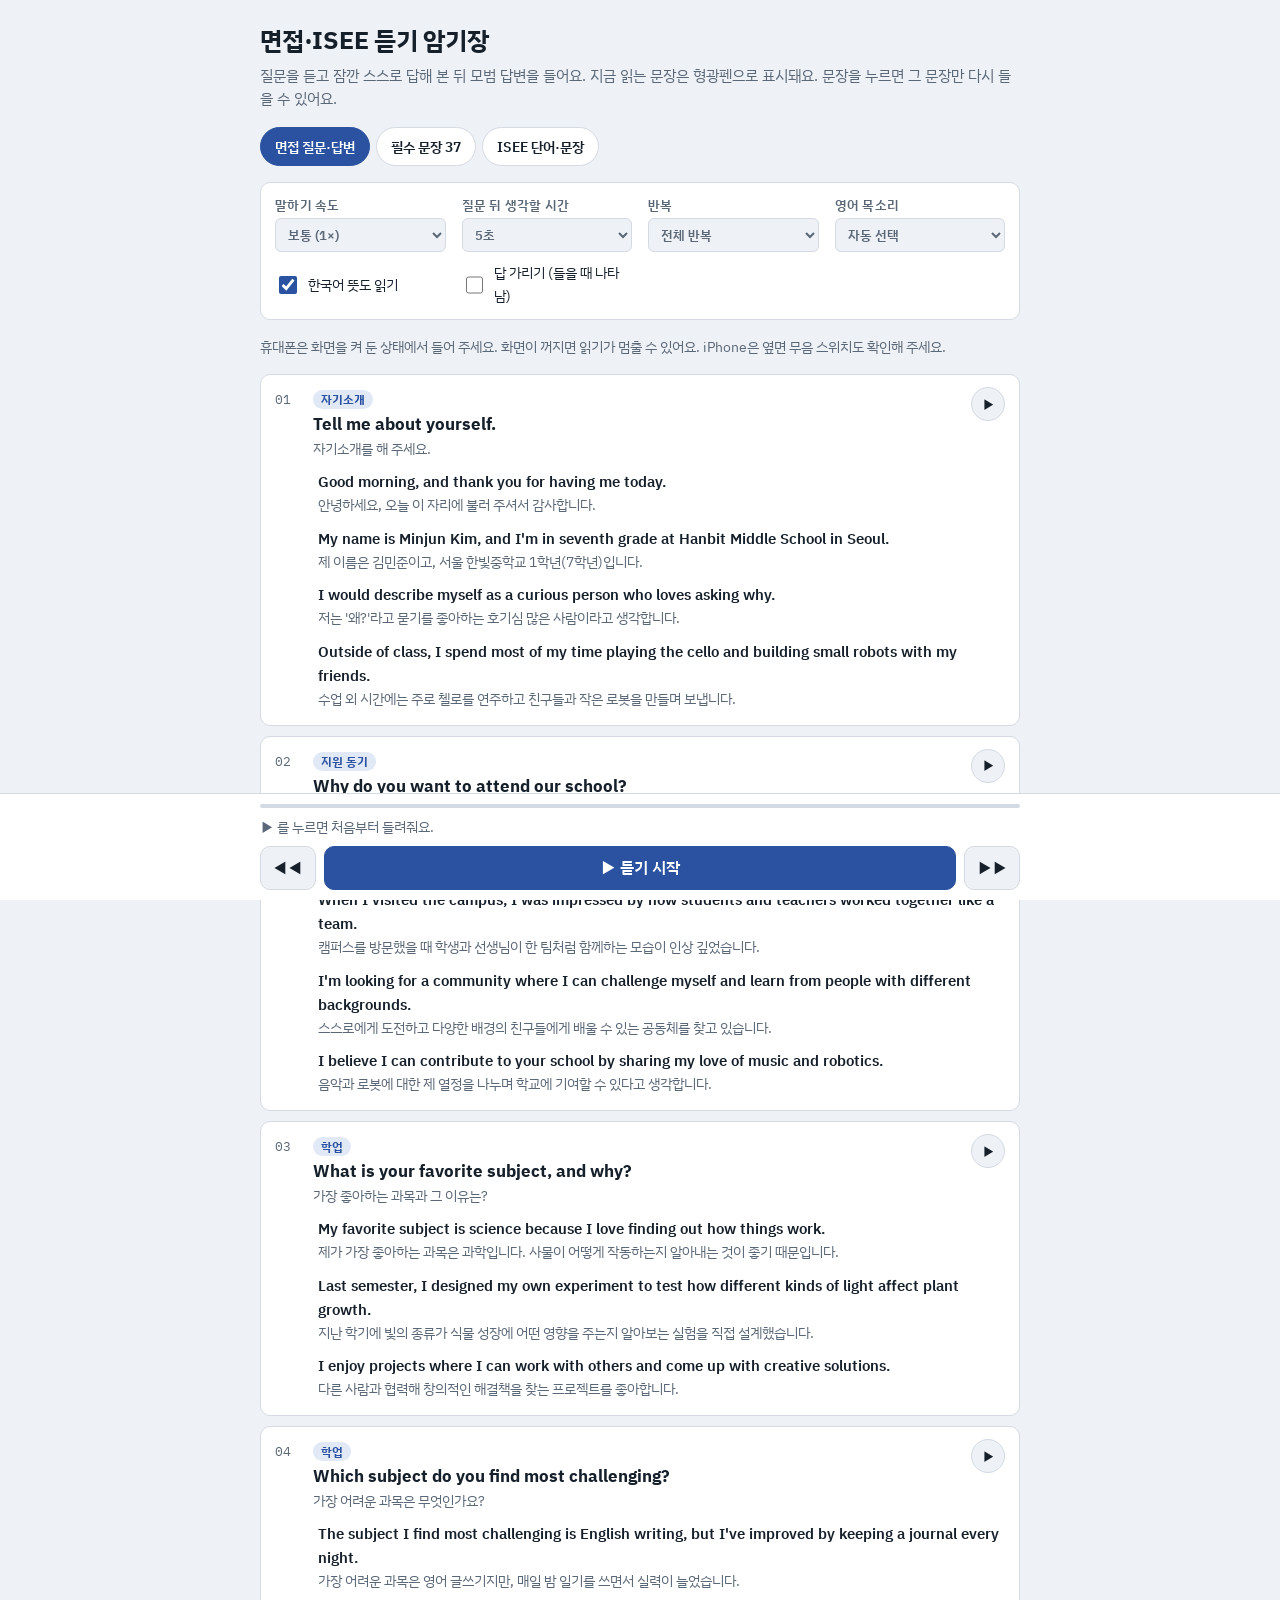
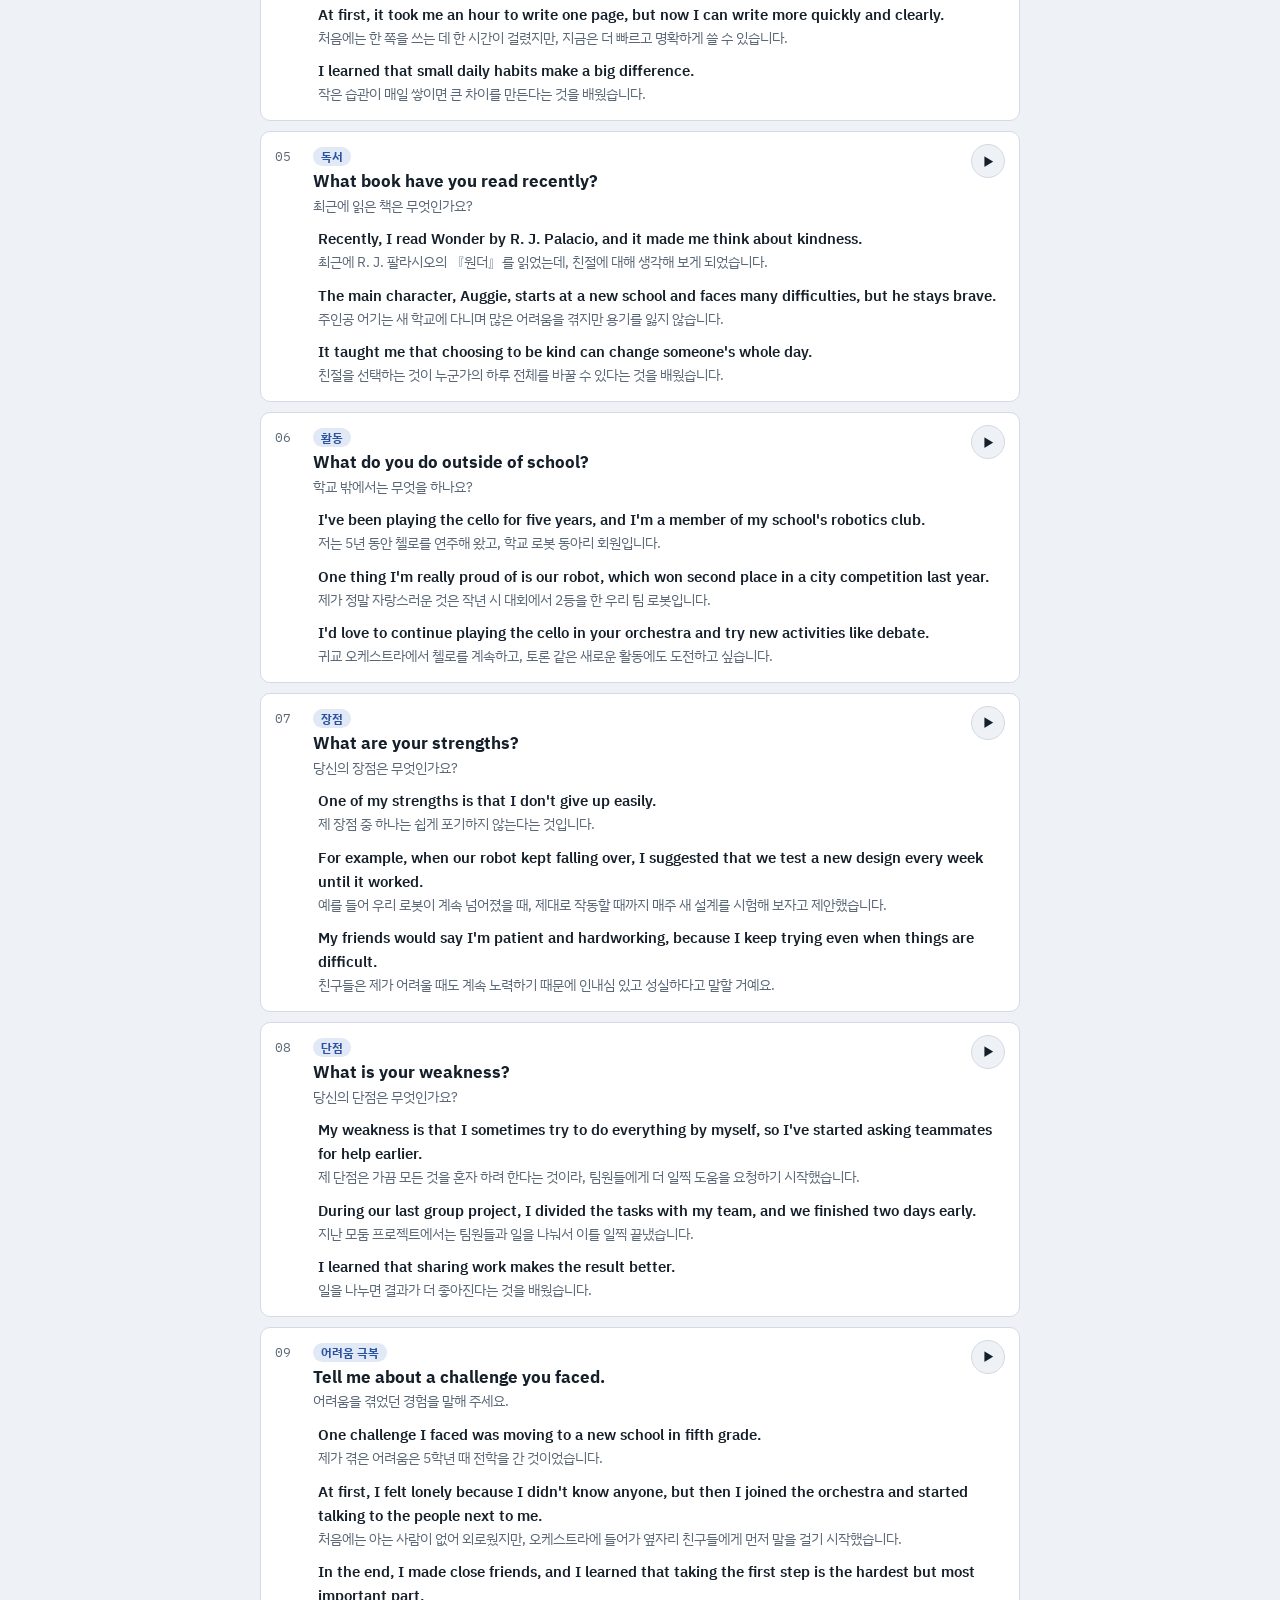
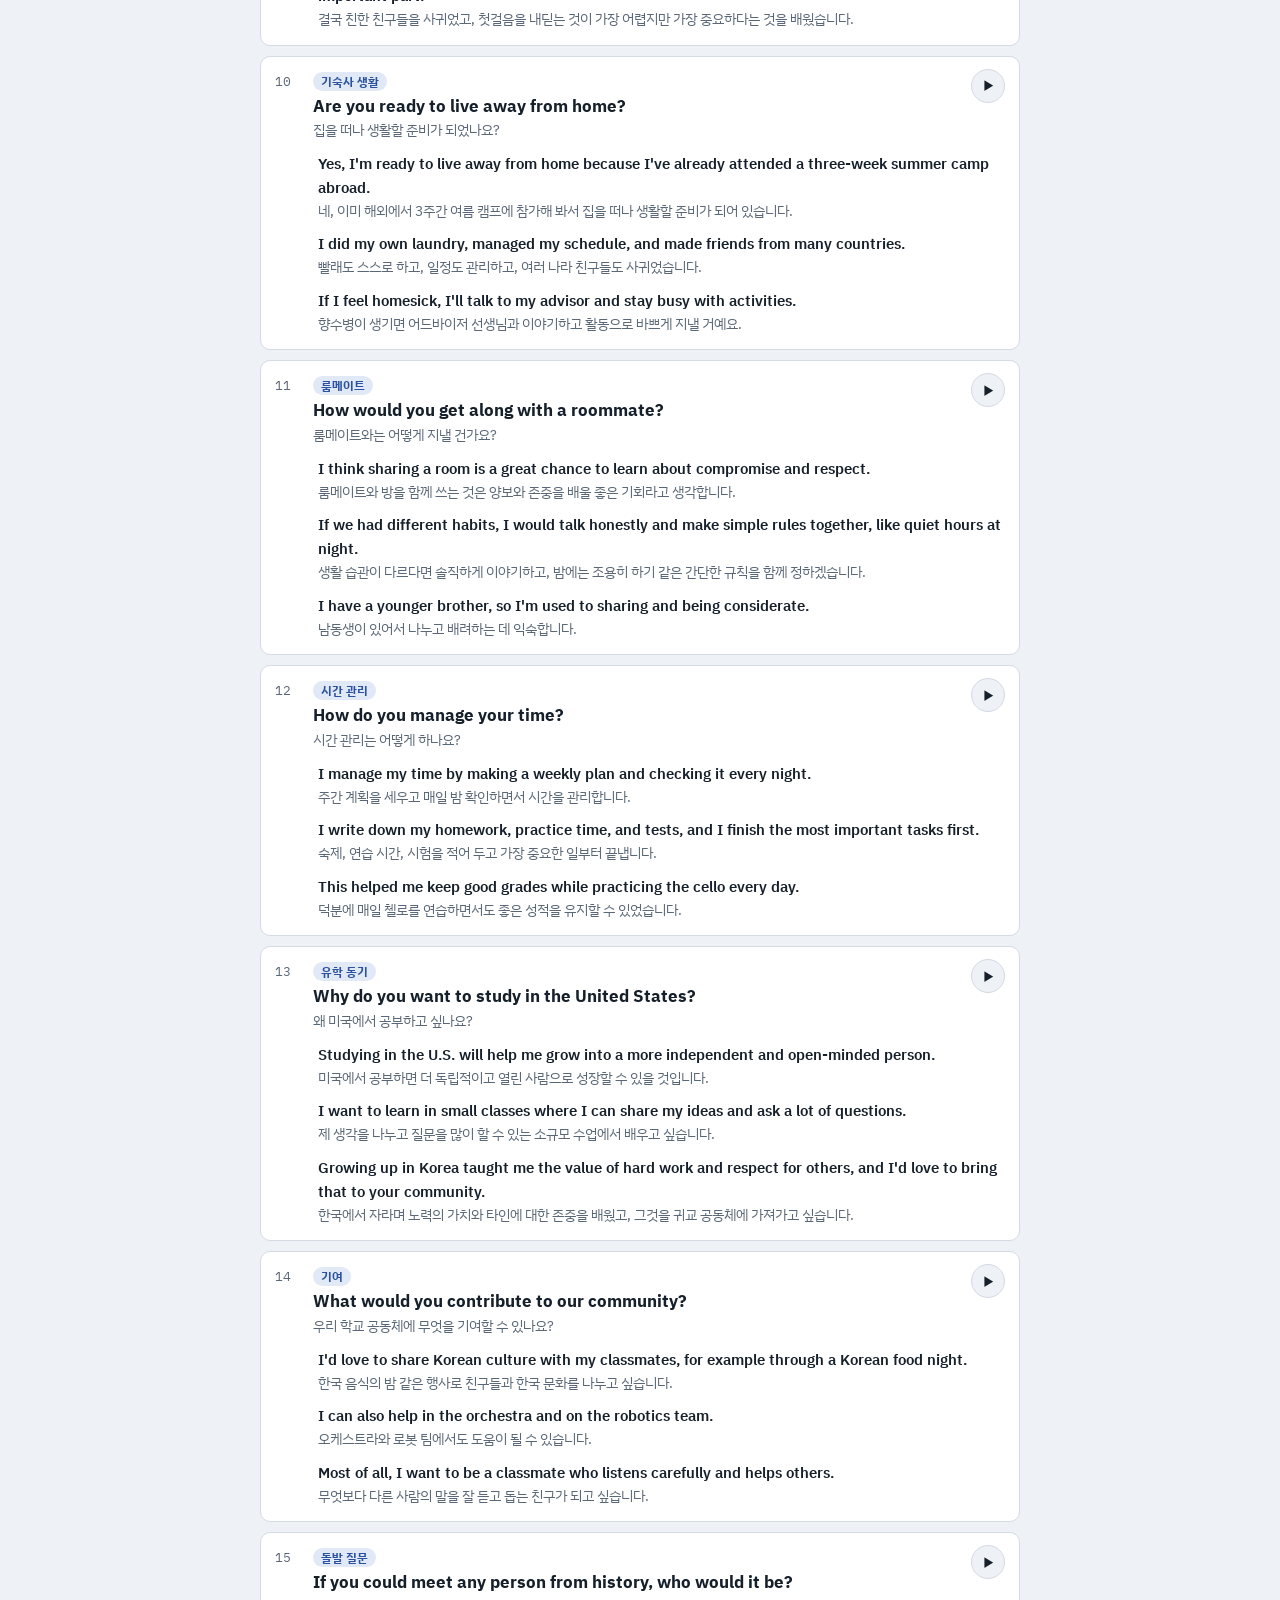
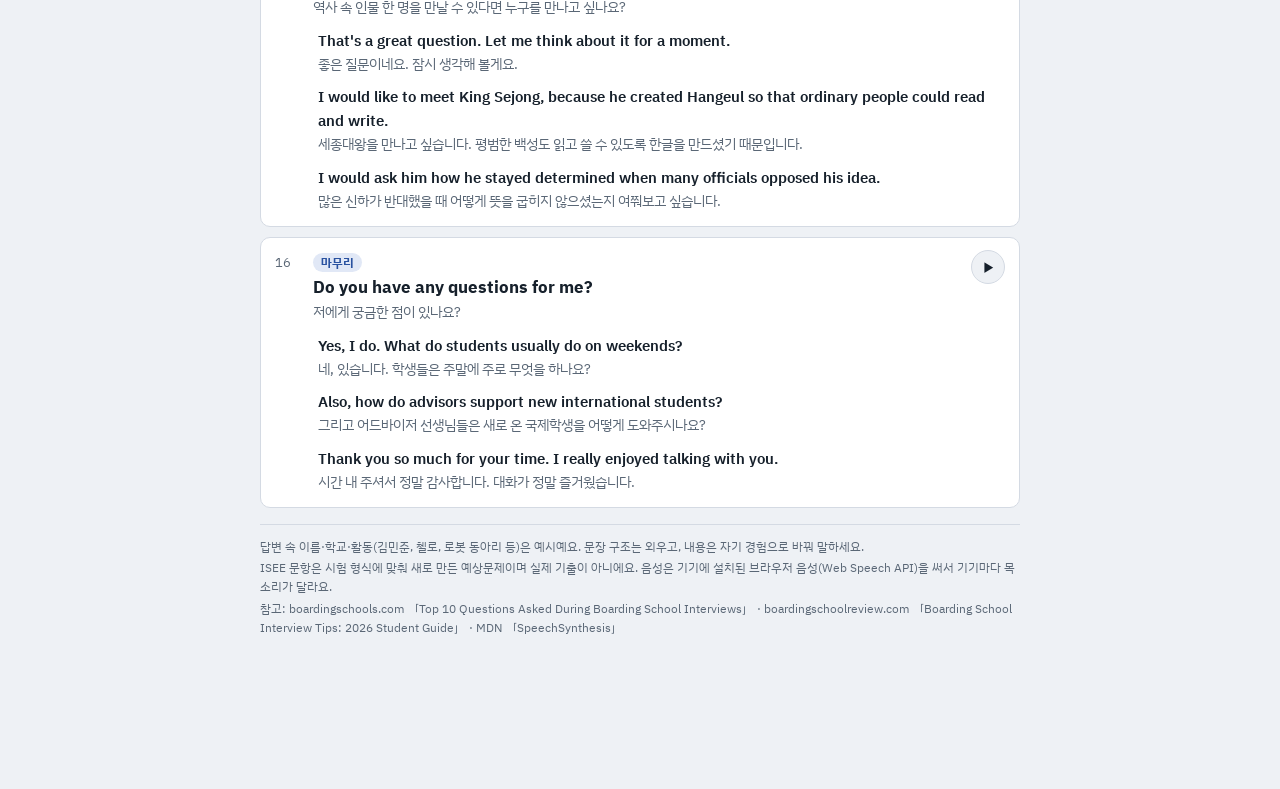
==== listen.html @ 1d50b44e "Add listen-and-memorize page with interview Q&A audio - listen.html: reads 16 interview questions wi" ====
<!doctype html>
<html lang="ko">
<head>
<meta charset="UTF-8">
<meta name="viewport" content="width=device-width, initial-scale=1, viewport-fit=cover">
<style>:root{color-scheme:light}body{margin:0}[hidden]{display:none!important}</style>
</head>
<body>
<title>면접·ISEE 듣기 암기장</title>
<meta name="claude:viewport-fit-sides" content="cover">
<link rel="preconnect" href="https://fonts.googleapis.com">
<link rel="preconnect" href="https://fonts.gstatic.com" crossorigin>
<link rel="stylesheet" href="https://fonts.googleapis.com/css2?family=IBM+Plex+Mono:wght@500&family=IBM+Plex+Sans+KR:wght@400;600;700&display=swap">
<style>
/* Layout: 한 줄 목록(카드) + 화면 아래 고정 플레이어. 지금 읽는 문장은 형광펜처럼 표시 */
:root {
  --bg: #eef1f5;
  --surface: #ffffff;
  --ink: #16202b;
  --muted: #5a6776;
  --line: #d4dae3;
  --accent: #2a52a0;
  --accent-ink: #ffffff;
  --accent-soft: #e1e8f6;
  --mark: #ffef9e;
  --mark-ink: #16202b;
  --font-body: 'IBM Plex Sans KR', 'Apple SD Gothic Neo', 'Malgun Gothic', system-ui, sans-serif;
  --font-mono: 'IBM Plex Mono', ui-monospace, Menlo, monospace;
}
@media (prefers-color-scheme: dark) {
  :root:not([data-theme="light"]) {
    --bg: #0f141b; --surface: #18202a; --ink: #e5eaf0; --muted: #94a1b0; --line: #2a3442;
    --accent: #8eaef0; --accent-ink: #0f141b; --accent-soft: #223252; --mark: #5a4d14; --mark-ink: #fff6cf;
    color-scheme: dark;
  }
}
:root[data-theme="dark"] {
  --bg: #0f141b; --surface: #18202a; --ink: #e5eaf0; --muted: #94a1b0; --line: #2a3442;
  --accent: #8eaef0; --accent-ink: #0f141b; --accent-soft: #223252; --mark: #5a4d14; --mark-ink: #fff6cf;
  color-scheme: dark;
}
* { box-sizing: border-box; }
body {
  background: var(--bg); color: var(--ink); font-family: var(--font-body); font-size: 15px; line-height: 1.6;
  padding-left: max(16px, env(safe-area-inset-left, 0px));
  padding-right: max(16px, env(safe-area-inset-right, 0px));
  padding-block: 20px calc(150px + env(safe-area-inset-bottom, 0px));
}
.wrap { max-width: 760px; margin: 0 auto; display: grid; gap: 16px; }
h1 { font-size: 1.55rem; margin: 0; text-wrap: balance; letter-spacing: -0.01em; }
.lead { margin: 4px 0 0; color: var(--muted); font-size: 0.92rem; }
button, select, input { font: inherit; color: inherit; }
button { cursor: pointer; }
:focus-visible { outline: 2px solid var(--accent); outline-offset: 2px; }

.tabs { display: flex; gap: 6px; flex-wrap: wrap; }
.tab { border: 1px solid var(--line); background: var(--surface); padding: 7px 14px; border-radius: 999px; font-weight: 600; font-size: 0.9rem; }
.tab[aria-selected="true"] { background: var(--accent); color: var(--accent-ink); border-color: var(--accent); }

.settings { background: var(--surface); border: 1px solid var(--line); border-radius: 10px; padding: 12px 14px; display: grid; grid-template-columns: repeat(auto-fit, minmax(160px, 1fr)); gap: 10px 16px; }
.settings label { display: grid; gap: 3px; font-size: 0.8rem; color: var(--muted); font-weight: 600; letter-spacing: 0.02em; }
.settings select { padding: 6px 8px; border: 1px solid var(--line); border-radius: 6px; background: var(--bg); min-width: 0; width: 100%; }
.settings .check { display: flex; align-items: center; gap: 8px; color: var(--ink); font-weight: 400; font-size: 0.88rem; letter-spacing: 0; }
.settings .check input { width: 18px; height: 18px; accent-color: var(--accent); }
.notice { font-size: 0.85rem; color: var(--muted); margin: 0; }
.notice.warn { color: var(--ink); background: var(--mark); color: var(--mark-ink); padding: 8px 12px; border-radius: 8px; }

.group-title { margin: 10px 0 0; font-size: 0.8rem; color: var(--muted); font-weight: 700; letter-spacing: 0.06em; }
.list { display: grid; gap: 10px; }
.card { background: var(--surface); border: 1px solid var(--line); border-radius: 10px; padding: 12px 14px; display: grid; gap: 8px; min-width: 0; }
.card.now { border-color: var(--accent); box-shadow: 0 0 0 1px var(--accent); }
.card-head { display: flex; align-items: flex-start; gap: 10px; }
.num { font-family: var(--font-mono); font-size: 0.8rem; color: var(--muted); padding-top: 3px; min-width: 2.2em; font-variant-numeric: tabular-nums; }
.tag { margin-right: 6px; font-size: 0.72rem; font-weight: 700; color: var(--accent); background: var(--accent-soft); padding: 1px 8px; border-radius: 999px; white-space: nowrap; }
.q { flex: 1; min-width: 0; }
.q .en { font-weight: 700; font-size: 1.05rem; }
.play-one { margin-left: auto; flex: none; border: 1px solid var(--line); background: var(--bg); border-radius: 999px; width: 34px; height: 34px; display: grid; place-items: center; font-size: 0.8rem; }
.lines { display: grid; gap: 6px; padding-left: calc(2.2em + 10px); }
.line { border-radius: 6px; padding: 2px 6px; margin: 0 -6px; cursor: pointer; }
.line .en, .q .en { display: block; }
.line .en { font-weight: 600; }
.ko { display: block; color: var(--muted); font-size: 0.88rem; }
.speaking { background: var(--mark); color: var(--mark-ink); }
.speaking .ko { color: inherit; opacity: 0.8; }
.word { font-size: 1.15rem; font-weight: 700; letter-spacing: 0.01em; }
.hide-ans .lines .line:not(.revealed) .en { filter: blur(6px); user-select: none; }
.hide-ans .lines .line:not(.revealed) .ko { filter: blur(4px); }
.hide-ans.hide-ko-only .lines .line:not(.revealed) .ko { filter: none; }

.player { position: fixed; left: 0; right: 0; bottom: 0; z-index: 5; background: var(--surface); border-top: 1px solid var(--line);
  padding-left: max(16px, env(safe-area-inset-left, 0px)); padding-right: max(16px, env(safe-area-inset-right, 0px));
  padding-top: 10px; padding-bottom: calc(10px + env(safe-area-inset-bottom, 0px)); }
.player-in { max-width: 760px; margin: 0 auto; display: grid; gap: 8px; }
.now-label { font-size: 0.85rem; color: var(--muted); white-space: nowrap; overflow: hidden; text-overflow: ellipsis; min-height: 1.4em; }
.now-label b { color: var(--ink); }
.controls { display: flex; align-items: center; gap: 8px; }
.ctl { border: 1px solid var(--line); background: var(--bg); border-radius: 10px; height: 44px; min-width: 48px; padding: 0 12px; font-weight: 600; }
.ctl.main { background: var(--accent); color: var(--accent-ink); border-color: var(--accent); flex: 1; font-size: 1rem; }
.progress { height: 4px; background: var(--line); border-radius: 2px; overflow: hidden; }
.progress i { display: block; height: 100%; width: 0; background: var(--accent); transition: width 0.3s; }
.src { font-size: 0.75rem; color: var(--muted); border-top: 1px solid var(--line); padding-top: 10px; }
.src p { margin: 2px 0; }
@media (prefers-reduced-motion: reduce) { .progress i { transition: none; } }
</style>

<div class="wrap">
  <header>
    <h1>면접·ISEE 듣기 암기장</h1>
    <p class="lead">질문을 듣고 잠깐 스스로 답해 본 뒤 모범 답변을 들어요. 지금 읽는 문장은 형광펜으로 표시돼요. 문장을 누르면 그 문장만 다시 들을 수 있어요.</p>
  </header>

  <nav class="tabs" role="tablist" aria-label="학습 자료">
    <button class="tab" role="tab" id="tab-qa" data-tab="qa" type="button">면접 질문·답변</button>
    <button class="tab" role="tab" id="tab-sentences" data-tab="sentences" type="button">필수 문장 37</button>
    <button class="tab" role="tab" id="tab-isee" data-tab="isee" type="button">ISEE 단어·문장</button>
  </nav>

  <section class="settings" aria-label="듣기 설정">
    <label for="rate">말하기 속도
      <select id="rate">
        <option value="0.7">느리게 (0.7×)</option>
        <option value="0.85">조금 느리게 (0.85×)</option>
        <option value="1" selected>보통 (1×)</option>
        <option value="1.15">빠르게 (1.15×)</option>
      </select>
    </label>
    <label for="think">질문 뒤 생각할 시간
      <select id="think">
        <option value="0">바로 답변</option>
        <option value="3">3초</option>
        <option value="5" selected>5초</option>
        <option value="10">10초</option>
        <option value="20">20초 (직접 말해 보기)</option>
      </select>
    </label>
    <label for="repeatMode">반복
      <select id="repeatMode">
        <option value="all" selected>전체 반복</option>
        <option value="one">한 항목만 반복</option>
        <option value="none">한 번만 듣기</option>
      </select>
    </label>
    <label for="voice">영어 목소리
      <select id="voice"><option value="">자동 선택</option></select>
    </label>
    <label class="check" for="sayKo"><input id="sayKo" type="checkbox" checked> 한국어 뜻도 읽기</label>
    <label class="check" for="hideAns"><input id="hideAns" type="checkbox"> 답 가리기 (들을 때 나타남)</label>
  </section>

  <p id="ttsNotice" class="notice">휴대폰은 화면을 켜 둔 상태에서 들어 주세요. 화면이 꺼지면 읽기가 멈출 수 있어요. iPhone은 옆면 무음 스위치도 확인해 주세요.</p>

  <main id="list" class="list" aria-live="off"></main>

  <footer class="src">
    <p>답변 속 이름·학교·활동(김민준, 첼로, 로봇 동아리 등)은 예시예요. 문장 구조는 외우고, 내용은 자기 경험으로 바꿔 말하세요.</p>
    <p>ISEE 문항은 시험 형식에 맞춰 새로 만든 예상문제이며 실제 기출이 아니에요. 음성은 기기에 설치된 브라우저 음성(Web Speech API)을 써서 기기마다 목소리가 달라요.</p>
    <p>참고: boardingschools.com 「Top 10 Questions Asked During Boarding School Interviews」 · boardingschoolreview.com 「Boarding School Interview Tips: 2026 Student Guide」 · MDN 「SpeechSynthesis」</p>
  </footer>
</div>

<div class="player" role="region" aria-label="재생기">
  <div class="player-in">
    <div class="progress" aria-hidden="true"><i id="bar"></i></div>
    <div id="nowLabel" class="now-label">▶ 를 누르면 처음부터 들려줘요.</div>
    <div class="controls">
      <button id="prevBtn" class="ctl" type="button" aria-label="이전 항목">◀◀</button>
      <button id="playBtn" class="ctl main" type="button">▶ 듣기 시작</button>
      <button id="nextBtn" class="ctl" type="button" aria-label="다음 항목">▶▶</button>
    </div>
  </div>
</div>

<script>
const DATA = {"qa": [{"tag": "자기소개", "q": {"en": "Tell me about yourself.", "ko": "자기소개를 해 주세요."}, "lines": [{"en": "Good morning, and thank you for having me today.", "ko": "안녕하세요, 오늘 이 자리에 불러 주셔서 감사합니다."}, {"en": "My name is Minjun Kim, and I'm in seventh grade at Hanbit Middle School in Seoul.", "ko": "제 이름은 김민준이고, 서울 한빛중학교 1학년(7학년)입니다."}, {"en": "I would describe myself as a curious person who loves asking why.", "ko": "저는 '왜?'라고 묻기를 좋아하는 호기심 많은 사람이라고 생각합니다."}, {"en": "Outside of class, I spend most of my time playing the cello and building small robots with my friends.", "ko": "수업 외 시간에는 주로 첼로를 연주하고 친구들과 작은 로봇을 만들며 보냅니다."}]}, {"tag": "지원 동기", "q": {"en": "Why do you want to attend our school?", "ko": "왜 우리 학교에 오고 싶나요?"}, "lines": [{"en": "I'm interested in your school because of its engineering program.", "ko": "귀교의 공학 프로그램 때문에 지원하게 되었습니다."}, {"en": "When I visited the campus, I was impressed by how students and teachers worked together like a team.", "ko": "캠퍼스를 방문했을 때 학생과 선생님이 한 팀처럼 함께하는 모습이 인상 깊었습니다."}, {"en": "I'm looking for a community where I can challenge myself and learn from people with different backgrounds.", "ko": "스스로에게 도전하고 다양한 배경의 친구들에게 배울 수 있는 공동체를 찾고 있습니다."}, {"en": "I believe I can contribute to your school by sharing my love of music and robotics.", "ko": "음악과 로봇에 대한 제 열정을 나누며 학교에 기여할 수 있다고 생각합니다."}]}, {"tag": "학업", "q": {"en": "What is your favorite subject, and why?", "ko": "가장 좋아하는 과목과 그 이유는?"}, "lines": [{"en": "My favorite subject is science because I love finding out how things work.", "ko": "제가 가장 좋아하는 과목은 과학입니다. 사물이 어떻게 작동하는지 알아내는 것이 좋기 때문입니다."}, {"en": "Last semester, I designed my own experiment to test how different kinds of light affect plant growth.", "ko": "지난 학기에 빛의 종류가 식물 성장에 어떤 영향을 주는지 알아보는 실험을 직접 설계했습니다."}, {"en": "I enjoy projects where I can work with others and come up with creative solutions.", "ko": "다른 사람과 협력해 창의적인 해결책을 찾는 프로젝트를 좋아합니다."}]}, {"tag": "학업", "q": {"en": "Which subject do you find most challenging?", "ko": "가장 어려운 과목은 무엇인가요?"}, "lines": [{"en": "The subject I find most challenging is English writing, but I've improved by keeping a journal every night.", "ko": "가장 어려운 과목은 영어 글쓰기지만, 매일 밤 일기를 쓰면서 실력이 늘었습니다."}, {"en": "At first, it took me an hour to write one page, but now I can write more quickly and clearly.", "ko": "처음에는 한 쪽을 쓰는 데 한 시간이 걸렸지만, 지금은 더 빠르고 명확하게 쓸 수 있습니다."}, {"en": "I learned that small daily habits make a big difference.", "ko": "작은 습관이 매일 쌓이면 큰 차이를 만든다는 것을 배웠습니다."}]}, {"tag": "독서", "q": {"en": "What book have you read recently?", "ko": "최근에 읽은 책은 무엇인가요?"}, "lines": [{"en": "Recently, I read Wonder by R. J. Palacio, and it made me think about kindness.", "ko": "최근에 R. J. 팔라시오의 『원더』를 읽었는데, 친절에 대해 생각해 보게 되었습니다."}, {"en": "The main character, Auggie, starts at a new school and faces many difficulties, but he stays brave.", "ko": "주인공 어기는 새 학교에 다니며 많은 어려움을 겪지만 용기를 잃지 않습니다."}, {"en": "It taught me that choosing to be kind can change someone's whole day.", "ko": "친절을 선택하는 것이 누군가의 하루 전체를 바꿀 수 있다는 것을 배웠습니다."}]}, {"tag": "활동", "q": {"en": "What do you do outside of school?", "ko": "학교 밖에서는 무엇을 하나요?"}, "lines": [{"en": "I've been playing the cello for five years, and I'm a member of my school's robotics club.", "ko": "저는 5년 동안 첼로를 연주해 왔고, 학교 로봇 동아리 회원입니다."}, {"en": "One thing I'm really proud of is our robot, which won second place in a city competition last year.", "ko": "제가 정말 자랑스러운 것은 작년 시 대회에서 2등을 한 우리 팀 로봇입니다."}, {"en": "I'd love to continue playing the cello in your orchestra and try new activities like debate.", "ko": "귀교 오케스트라에서 첼로를 계속하고, 토론 같은 새로운 활동에도 도전하고 싶습니다."}]}, {"tag": "장점", "q": {"en": "What are your strengths?", "ko": "당신의 장점은 무엇인가요?"}, "lines": [{"en": "One of my strengths is that I don't give up easily.", "ko": "제 장점 중 하나는 쉽게 포기하지 않는다는 것입니다."}, {"en": "For example, when our robot kept falling over, I suggested that we test a new design every week until it worked.", "ko": "예를 들어 우리 로봇이 계속 넘어졌을 때, 제대로 작동할 때까지 매주 새 설계를 시험해 보자고 제안했습니다."}, {"en": "My friends would say I'm patient and hardworking, because I keep trying even when things are difficult.", "ko": "친구들은 제가 어려울 때도 계속 노력하기 때문에 인내심 있고 성실하다고 말할 거예요."}]}, {"tag": "단점", "q": {"en": "What is your weakness?", "ko": "당신의 단점은 무엇인가요?"}, "lines": [{"en": "My weakness is that I sometimes try to do everything by myself, so I've started asking teammates for help earlier.", "ko": "제 단점은 가끔 모든 것을 혼자 하려 한다는 것이라, 팀원들에게 더 일찍 도움을 요청하기 시작했습니다."}, {"en": "During our last group project, I divided the tasks with my team, and we finished two days early.", "ko": "지난 모둠 프로젝트에서는 팀원들과 일을 나눠서 이틀 일찍 끝냈습니다."}, {"en": "I learned that sharing work makes the result better.", "ko": "일을 나누면 결과가 더 좋아진다는 것을 배웠습니다."}]}, {"tag": "어려움 극복", "q": {"en": "Tell me about a challenge you faced.", "ko": "어려움을 겪었던 경험을 말해 주세요."}, "lines": [{"en": "One challenge I faced was moving to a new school in fifth grade.", "ko": "제가 겪은 어려움은 5학년 때 전학을 간 것이었습니다."}, {"en": "At first, I felt lonely because I didn't know anyone, but then I joined the orchestra and started talking to the people next to me.", "ko": "처음에는 아는 사람이 없어 외로웠지만, 오케스트라에 들어가 옆자리 친구들에게 먼저 말을 걸기 시작했습니다."}, {"en": "In the end, I made close friends, and I learned that taking the first step is the hardest but most important part.", "ko": "결국 친한 친구들을 사귀었고, 첫걸음을 내딛는 것이 가장 어렵지만 가장 중요하다는 것을 배웠습니다."}]}, {"tag": "기숙사 생활", "q": {"en": "Are you ready to live away from home?", "ko": "집을 떠나 생활할 준비가 되었나요?"}, "lines": [{"en": "Yes, I'm ready to live away from home because I've already attended a three-week summer camp abroad.", "ko": "네, 이미 해외에서 3주간 여름 캠프에 참가해 봐서 집을 떠나 생활할 준비가 되어 있습니다."}, {"en": "I did my own laundry, managed my schedule, and made friends from many countries.", "ko": "빨래도 스스로 하고, 일정도 관리하고, 여러 나라 친구들도 사귀었습니다."}, {"en": "If I feel homesick, I'll talk to my advisor and stay busy with activities.", "ko": "향수병이 생기면 어드바이저 선생님과 이야기하고 활동으로 바쁘게 지낼 거예요."}]}, {"tag": "룸메이트", "q": {"en": "How would you get along with a roommate?", "ko": "룸메이트와는 어떻게 지낼 건가요?"}, "lines": [{"en": "I think sharing a room is a great chance to learn about compromise and respect.", "ko": "룸메이트와 방을 함께 쓰는 것은 양보와 존중을 배울 좋은 기회라고 생각합니다."}, {"en": "If we had different habits, I would talk honestly and make simple rules together, like quiet hours at night.", "ko": "생활 습관이 다르다면 솔직하게 이야기하고, 밤에는 조용히 하기 같은 간단한 규칙을 함께 정하겠습니다."}, {"en": "I have a younger brother, so I'm used to sharing and being considerate.", "ko": "남동생이 있어서 나누고 배려하는 데 익숙합니다."}]}, {"tag": "시간 관리", "q": {"en": "How do you manage your time?", "ko": "시간 관리는 어떻게 하나요?"}, "lines": [{"en": "I manage my time by making a weekly plan and checking it every night.", "ko": "주간 계획을 세우고 매일 밤 확인하면서 시간을 관리합니다."}, {"en": "I write down my homework, practice time, and tests, and I finish the most important tasks first.", "ko": "숙제, 연습 시간, 시험을 적어 두고 가장 중요한 일부터 끝냅니다."}, {"en": "This helped me keep good grades while practicing the cello every day.", "ko": "덕분에 매일 첼로를 연습하면서도 좋은 성적을 유지할 수 있었습니다."}]}, {"tag": "유학 동기", "q": {"en": "Why do you want to study in the United States?", "ko": "왜 미국에서 공부하고 싶나요?"}, "lines": [{"en": "Studying in the U.S. will help me grow into a more independent and open-minded person.", "ko": "미국에서 공부하면 더 독립적이고 열린 사람으로 성장할 수 있을 것입니다."}, {"en": "I want to learn in small classes where I can share my ideas and ask a lot of questions.", "ko": "제 생각을 나누고 질문을 많이 할 수 있는 소규모 수업에서 배우고 싶습니다."}, {"en": "Growing up in Korea taught me the value of hard work and respect for others, and I'd love to bring that to your community.", "ko": "한국에서 자라며 노력의 가치와 타인에 대한 존중을 배웠고, 그것을 귀교 공동체에 가져가고 싶습니다."}]}, {"tag": "기여", "q": {"en": "What would you contribute to our community?", "ko": "우리 학교 공동체에 무엇을 기여할 수 있나요?"}, "lines": [{"en": "I'd love to share Korean culture with my classmates, for example through a Korean food night.", "ko": "한국 음식의 밤 같은 행사로 친구들과 한국 문화를 나누고 싶습니다."}, {"en": "I can also help in the orchestra and on the robotics team.", "ko": "오케스트라와 로봇 팀에서도 도움이 될 수 있습니다."}, {"en": "Most of all, I want to be a classmate who listens carefully and helps others.", "ko": "무엇보다 다른 사람의 말을 잘 듣고 돕는 친구가 되고 싶습니다."}]}, {"tag": "돌발 질문", "q": {"en": "If you could meet any person from history, who would it be?", "ko": "역사 속 인물 한 명을 만날 수 있다면 누구를 만나고 싶나요?"}, "lines": [{"en": "That's a great question. Let me think about it for a moment.", "ko": "좋은 질문이네요. 잠시 생각해 볼게요."}, {"en": "I would like to meet King Sejong, because he created Hangeul so that ordinary people could read and write.", "ko": "세종대왕을 만나고 싶습니다. 평범한 백성도 읽고 쓸 수 있도록 한글을 만드셨기 때문입니다."}, {"en": "I would ask him how he stayed determined when many officials opposed his idea.", "ko": "많은 신하가 반대했을 때 어떻게 뜻을 굽히지 않으셨는지 여쭤보고 싶습니다."}]}, {"tag": "마무리", "q": {"en": "Do you have any questions for me?", "ko": "저에게 궁금한 점이 있나요?"}, "lines": [{"en": "Yes, I do. What do students usually do on weekends?", "ko": "네, 있습니다. 학생들은 주말에 주로 무엇을 하나요?"}, {"en": "Also, how do advisors support new international students?", "ko": "그리고 어드바이저 선생님들은 새로 온 국제학생을 어떻게 도와주시나요?"}, {"en": "Thank you so much for your time. I really enjoyed talking with you.", "ko": "시간 내 주셔서 정말 감사합니다. 대화가 정말 즐거웠습니다."}]}], "sentences": [{"group": "1. 첫인사 · 자기소개", "lines": [{"en": "Good morning. Thank you for having me today.", "ko": "안녕하세요. 오늘 이 자리에 불러 주셔서 감사합니다.", "show": "Good morning. Thank you for having me today."}]}, {"group": "1. 첫인사 · 자기소개", "lines": [{"en": "My name is blank, and I'm in blank grade at blank School in Seoul.", "ko": "제 이름은 ___이고, 서울 ___학교 ___학년입니다.", "show": "My name is ___, and I'm in ___ grade at ___ School in Seoul."}]}, {"group": "1. 첫인사 · 자기소개", "lines": [{"en": "I would describe myself as a curious person who loves asking \"why.\"", "ko": "저는 '왜?'라고 묻기를 좋아하는 호기심 많은 사람이라고 생각합니다.", "show": "I would describe myself as a curious person who loves asking \"why.\""}]}, {"group": "1. 첫인사 · 자기소개", "lines": [{"en": "Outside of class, I spend most of my time blank.", "ko": "수업 외 시간에는 대부분 ___을 하며 보냅니다.", "show": "Outside of class, I spend most of my time ___."}]}, {"group": "1. 첫인사 · 자기소개", "lines": [{"en": "People who know me well would say I'm blank and blank, because blank.", "ko": "저를 잘 아는 사람들은 제가 ___하고 ___하다고 말할 거예요. 왜냐하면 ___.", "show": "People who know me well would say I'm ___ and ___, because ___."}]}, {"group": "2. 지원 동기", "lines": [{"en": "I'm interested in your school because of its blank program.", "ko": "귀교의 ___ 프로그램 때문에 지원하게 되었습니다.", "show": "I'm interested in your school because of its ___ program."}]}, {"group": "2. 지원 동기", "lines": [{"en": "When I visited the campus, I was impressed by blank.", "ko": "캠퍼스를 방문했을 때 ___이 정말 인상 깊었습니다.", "show": "When I visited the campus, I was impressed by ___."}]}, {"group": "2. 지원 동기", "lines": [{"en": "I'm looking for a community where I can challenge myself and learn from people with different backgrounds.", "ko": "스스로에게 도전하고 다양한 배경의 친구들에게 배울 수 있는 공동체를 찾고 있습니다.", "show": "I'm looking for a community where I can challenge myself and learn from people with different backgrounds."}]}, {"group": "2. 지원 동기", "lines": [{"en": "I believe I can contribute to your school by blank.", "ko": "저는 ___을 통해 학교에 기여할 수 있다고 생각합니다.", "show": "I believe I can contribute to your school by ___."}]}, {"group": "3. 학업", "lines": [{"en": "My favorite subject is blank because blank.", "ko": "제가 가장 좋아하는 과목은 ___입니다. 왜냐하면 ___.", "show": "My favorite subject is ___ because ___."}]}, {"group": "3. 학업", "lines": [{"en": "The subject I find most challenging is blank, but I've improved by blank.", "ko": "가장 어려운 과목은 ___이지만, ___을 하면서 실력이 늘었습니다.", "show": "The subject I find most challenging is ___, but I've improved by ___."}]}, {"group": "3. 학업", "lines": [{"en": "Recently, I read blank, and it made me think about blank.", "ko": "최근에 ___을 읽었는데, ___에 대해 생각해 보게 되었습니다.", "show": "Recently, I read ___, and it made me think about ___."}]}, {"group": "3. 학업", "lines": [{"en": "I enjoy projects where I can work with others and come up with creative solutions.", "ko": "다른 사람과 협력해 창의적인 해결책을 찾는 프로젝트를 좋아합니다.", "show": "I enjoy projects where I can work with others and come up with creative solutions."}]}, {"group": "4. 활동 · 관심사", "lines": [{"en": "I've been playing blank for blank years.", "ko": "저는 ___을 ___년 동안 해 왔습니다.", "show": "I've been playing ___ for ___ years."}]}, {"group": "4. 활동 · 관심사", "lines": [{"en": "One thing I'm really proud of is blank.", "ko": "제가 정말 자랑스럽게 생각하는 것은 ___입니다.", "show": "One thing I'm really proud of is ___."}]}, {"group": "4. 활동 · 관심사", "lines": [{"en": "Through blank, I learned the importance of teamwork and responsibility.", "ko": "___을 통해 팀워크와 책임감의 중요성을 배웠습니다.", "show": "Through ___, I learned the importance of teamwork and responsibility."}]}, {"group": "4. 활동 · 관심사", "lines": [{"en": "I'd love to continue blank at your school and try new activities like blank.", "ko": "귀교에서도 ___을 계속하고, ___ 같은 새로운 활동에도 도전하고 싶습니다.", "show": "I'd love to continue ___ at your school and try new activities like ___."}]}, {"group": "5. 장점 · 단점 · 어려움 극복", "lines": [{"en": "One of my strengths is blank. For example, blank.", "ko": "제 장점 중 하나는 ___입니다. 예를 들어 ___.", "show": "One of my strengths is ___. For example, ___."}]}, {"group": "5. 장점 · 단점 · 어려움 극복", "lines": [{"en": "My weakness is that I sometimes blank, so I've started blank to work on it.", "ko": "제 단점은 가끔 ___한다는 것인데, 이를 고치려고 ___을 시작했습니다.", "show": "My weakness is that I sometimes ___, so I've started ___ to work on it."}]}, {"group": "5. 장점 · 단점 · 어려움 극복", "lines": [{"en": "One challenge I faced was blank. At first, I blank, but then I blank.", "ko": "제가 겪은 어려움은 ___이었습니다. 처음에는 ___했지만, 그 후 ___했습니다.", "show": "One challenge I faced was ___. At first, I ___, but then I ___."}]}, {"group": "5. 장점 · 단점 · 어려움 극복", "lines": [{"en": "In the end, blank, and I learned that blank.", "ko": "결국 ___했고, ___라는 것을 배웠습니다.", "show": "In the end, ___, and I learned that ___."}]}, {"group": "6. 기숙사 생활 · 독립성", "lines": [{"en": "I'm ready to live away from home because I've already blank (e.g., attended a summer camp abroad).", "ko": "저는 이미 ___(예: 해외 여름 캠프 참가)을 해 봐서 집을 떠나 생활할 준비가 되어 있습니다.", "show": "I'm ready to live away from home because I've already ___ (e.g., attended a summer camp abroad)."}]}, {"group": "6. 기숙사 생활 · 독립성", "lines": [{"en": "If I feel homesick, I'll talk to my advisor and stay busy with activities.", "ko": "향수병이 생기면 어드바이저 선생님과 이야기하고 활동으로 바쁘게 지낼 거예요.", "show": "If I feel homesick, I'll talk to my advisor and stay busy with activities."}]}, {"group": "6. 기숙사 생활 · 독립성", "lines": [{"en": "I think sharing a room is a great chance to learn about compromise and respect.", "ko": "룸메이트와 방을 함께 쓰는 것은 양보와 존중을 배울 좋은 기회라고 생각합니다.", "show": "I think sharing a room is a great chance to learn about compromise and respect."}]}, {"group": "6. 기숙사 생활 · 독립성", "lines": [{"en": "I manage my time by making a weekly plan and checking it every night.", "ko": "저는 주간 계획을 세우고 매일 밤 확인하면서 시간을 관리합니다.", "show": "I manage my time by making a weekly plan and checking it every night."}]}, {"group": "7. 유학 · 한국 배경", "lines": [{"en": "Studying in the U.S. will help me grow into a more independent and open-minded person.", "ko": "미국에서 공부하면 더 독립적이고 열린 사람으로 성장할 수 있을 것입니다.", "show": "Studying in the U.S. will help me grow into a more independent and open-minded person."}]}, {"group": "7. 유학 · 한국 배경", "lines": [{"en": "Growing up in Korea taught me the value of hard work and respect for others.", "ko": "한국에서 자라며 노력의 가치와 타인에 대한 존중을 배웠습니다.", "show": "Growing up in Korea taught me the value of hard work and respect for others."}]}, {"group": "7. 유학 · 한국 배경", "lines": [{"en": "I'd love to share Korean culture with my classmates, for example through blank.", "ko": "___ 같은 방법으로 친구들과 한국 문화를 나누고 싶습니다.", "show": "I'd love to share Korean culture with my classmates, for example through ___."}]}, {"group": "8. 생각할 시간 벌기 · 되묻기 (가장 중요!)", "lines": [{"en": "That's a great question. Let me think about it for a moment.", "ko": "좋은 질문이네요. 잠시 생각해 볼게요.", "show": "That's a great question. Let me think about it for a moment."}]}, {"group": "8. 생각할 시간 벌기 · 되묻기 (가장 중요!)", "lines": [{"en": "Could you please repeat the question?", "ko": "질문을 다시 한번 말씀해 주시겠어요?", "show": "Could you please repeat the question?"}]}, {"group": "8. 생각할 시간 벌기 · 되묻기 (가장 중요!)", "lines": [{"en": "Just to make sure I understand, do you mean blank?", "ko": "제가 제대로 이해했는지 확인하고 싶은데, ___라는 뜻인가요?", "show": "Just to make sure I understand, do you mean ___?"}]}, {"group": "8. 생각할 시간 벌기 · 되묻기 (가장 중요!)", "lines": [{"en": "I've never thought about that before, but I would say blank.", "ko": "그건 생각해 본 적이 없지만, 제 생각에는 ___입니다.", "show": "I've never thought about that before, but I would say ___."}]}, {"group": "9. 면접관에게 하는 질문", "lines": [{"en": "What do students usually do on weekends?", "ko": "학생들은 주말에 주로 무엇을 하나요?", "show": "What do students usually do on weekends?"}]}, {"group": "9. 면접관에게 하는 질문", "lines": [{"en": "How do advisors support new international students?", "ko": "어드바이저 선생님들은 새로 온 국제학생을 어떻게 도와주시나요?", "show": "How do advisors support new international students?"}]}, {"group": "9. 면접관에게 하는 질문", "lines": [{"en": "What do you think makes students successful here?", "ko": "이 학교에서 잘 해내는 학생들의 공통점은 무엇이라고 생각하세요?", "show": "What do you think makes students successful here?"}]}, {"group": "10. 마무리 인사", "lines": [{"en": "Thank you so much for your time. I really enjoyed talking with you.", "ko": "시간 내 주셔서 정말 감사합니다. 대화가 정말 즐거웠습니다.", "show": "Thank you so much for your time. I really enjoyed talking with you."}]}, {"group": "10. 마무리 인사", "lines": [{"en": "I hope to see you again in the fall.", "ko": "가을에 다시 뵙기를 바랍니다.", "show": "I hope to see you again in the fall."}]}], "isee": [{"group": "Synonyms · 동의어", "tag": "동의어", "title": "Benevolent", "lines": [{"en": "Benevolent means kind.", "ko": "benevolent = 자비로운, 친절한"}]}, {"group": "Synonyms · 동의어", "tag": "동의어", "title": "Meticulous", "lines": [{"en": "Meticulous means careful and precise.", "ko": "meticulous = 꼼꼼한, 세심한"}]}, {"group": "Synonyms · 동의어", "tag": "동의어", "title": "Reluctant", "lines": [{"en": "Reluctant means unwilling.", "ko": "reluctant = 꺼리는, 내키지 않는"}]}, {"group": "Synonyms · 동의어", "tag": "동의어", "title": "Candid", "lines": [{"en": "Candid means honest.", "ko": "candid = 솔직한"}]}, {"group": "Synonyms · 동의어", "tag": "동의어", "title": "Diligent", "lines": [{"en": "Diligent means hardworking.", "ko": "diligent = 부지런한"}]}, {"group": "Synonyms · 동의어", "tag": "동의어", "title": "Scarce", "lines": [{"en": "Scarce means rare.", "ko": "scarce = 드문, 부족한"}]}, {"group": "Synonyms · 동의어", "tag": "동의어", "title": "Feeble", "lines": [{"en": "Feeble means weak.", "ko": "feeble = 연약한, 힘없는"}]}, {"group": "Synonyms · 동의어", "tag": "동의어", "title": "Elated", "lines": [{"en": "Elated means overjoyed.", "ko": "elated = 크게 기뻐하는"}]}, {"group": "Synonyms · 동의어", "tag": "동의어", "title": "Obsolete", "lines": [{"en": "Obsolete means outdated.", "ko": "obsolete = 구식의, 더 이상 쓰이지 않는"}]}, {"group": "Synonyms · 동의어", "tag": "동의어", "title": "Tranquil", "lines": [{"en": "Tranquil means calm.", "ko": "tranquil = 고요한, 평온한"}]}, {"group": "Synonyms · 동의어", "tag": "동의어", "title": "Hostile", "lines": [{"en": "Hostile means unfriendly.", "ko": "hostile = 적대적인"}]}, {"group": "Synonyms · 동의어", "tag": "동의어", "title": "Abundant", "lines": [{"en": "Abundant means plentiful.", "ko": "abundant = 풍부한"}]}, {"group": "Synonyms · 동의어", "tag": "동의어", "title": "Frugal", "lines": [{"en": "Frugal means thrifty.", "ko": "frugal = 검소한, 알뜰한"}]}, {"group": "Synonyms · 동의어", "tag": "동의어", "title": "Vivid", "lines": [{"en": "Vivid means bright.", "ko": "vivid = 선명한, 생생한"}]}, {"group": "Synonyms · 동의어", "tag": "동의어", "title": "Concise", "lines": [{"en": "Concise means brief.", "ko": "concise = 간결한"}]}, {"group": "Sentence Completion · 빈칸 완성 (정답 넣은 문장)", "tag": "빈칸 완성", "lines": [{"en": "Because the hikers had exhausted their water supply early in the day, they were thirsty by afternoon.", "ko": "등산객들은 일찍 물을 다 써 버려서 오후에는 목이 말랐다."}]}, {"group": "Sentence Completion · 빈칸 완성 (정답 넣은 문장)", "tag": "빈칸 완성", "lines": [{"en": "Maria was known for her persistence; she never gave up, even when a problem took hours to solve.", "ko": "마리아는 끈기로 유명했다. 문제를 푸는 데 몇 시간이 걸려도 결코 포기하지 않았다."}]}, {"group": "Sentence Completion · 빈칸 완성 (정답 넣은 문장)", "tag": "빈칸 완성", "lines": [{"en": "The museum's new exhibit was so popular that visitors waited in line for over an hour to see it.", "ko": "박물관의 새 전시는 인기가 너무 많아서 관람객들이 한 시간 넘게 줄을 서서 기다렸다."}]}, {"group": "Sentence Completion · 빈칸 완성 (정답 넣은 문장)", "tag": "빈칸 완성", "lines": [{"en": "Although the instructions seemed confusing at first, they became clear once the teacher showed an example.", "ko": "설명은 처음엔 헷갈려 보였지만, 선생님이 예시를 보여 주자 명확해졌다."}]}, {"group": "Sentence Completion · 빈칸 완성 (정답 넣은 문장)", "tag": "빈칸 완성", "lines": [{"en": "The scientist remained cautious about the results, refusing to celebrate until the experiment had been repeated.", "ko": "그 과학자는 결과에 대해 신중했고, 실험을 다시 해 보기 전까지는 축하하지 않았다."}]}, {"group": "Sentence Completion · 빈칸 완성 (정답 넣은 문장)", "tag": "빈칸 완성", "lines": [{"en": "The sleepy town grew into a busy city after the railroad was built.", "ko": "한적한 마을은 철도가 놓인 뒤 번화한 도시로 성장했다."}]}, {"group": "Sentence Completion · 빈칸 완성 (정답 넣은 문장)", "tag": "빈칸 완성", "lines": [{"en": "Rather than conceal his mistake, Leo admitted it and apologized.", "ko": "레오는 실수를 숨기는 대신 인정하고 사과했다."}]}, {"group": "Sentence Completion · 빈칸 완성 (정답 넣은 문장)", "tag": "빈칸 완성", "lines": [{"en": "The speaker's argument was convincing, supported by evidence and clear reasoning.", "ko": "연사의 주장은 증거와 명확한 논리로 뒷받침되어 설득력이 있었다."}]}, {"group": "Sentence Completion · 빈칸 완성 (정답 넣은 문장)", "tag": "빈칸 완성", "lines": [{"en": "Ancient pottery is fragile, so archaeologists handle it with great care.", "ko": "고대 도자기는 깨지기 쉬워서 고고학자들은 매우 조심스럽게 다룬다."}]}, {"group": "Sentence Completion · 빈칸 완성 (정답 넣은 문장)", "tag": "빈칸 완성", "lines": [{"en": "The coach praised the team not only for winning but also for showing respect toward their opponents.", "ko": "코치는 팀이 이긴 것뿐 아니라 상대 팀을 존중한 것도 칭찬했다."}]}]};

(function () {
  const synth = window.speechSynthesis;
  const $ = (id) => document.getElementById(id);
  const listEl = $("list"), playBtn = $("playBtn"), nowLabel = $("nowLabel"), bar = $("bar");
  const rateSel = $("rate"), thinkSel = $("think"), repeatSel = $("repeatMode"), voiceSel = $("voice");
  const sayKo = $("sayKo"), hideAns = $("hideAns"), notice = $("ttsNotice");

  let tab = "qa";
  let items = [];          // 현재 탭 항목
  let cur = 0;             // 현재 항목 번호
  let playing = false;
  let runId = 0;           // 재생을 멈추거나 바꿀 때 이전 재생 흐름을 끊는 번호
  let enVoice = null, koVoice = null;
  let keepAlive = [];      // 크롬에서 읽는 도중 발화 객체가 사라지면 onend 가 안 오는 문제 방지
  let wakeLock = null;

  // ---------- 설정 저장 (이 브라우저에만) ----------
  const store = {
    get(k, d) { try { const v = localStorage.getItem("listen:" + k); return v === null ? d : v; } catch (e) { return d; } },
    set(k, v) { try { localStorage.setItem("listen:" + k, v); } catch (e) {} },
  };
  rateSel.value = store.get("rate", "1");
  thinkSel.value = store.get("think", "5");
  repeatSel.value = store.get("repeat", "all");
  sayKo.checked = store.get("ko", "1") === "1";
  hideAns.checked = store.get("hide", "0") === "1";
  [[rateSel, "rate"], [thinkSel, "think"], [repeatSel, "repeat"], [voiceSel, "voice"]].forEach(([el, k]) =>
    el.addEventListener("change", () => store.set(k, el.value)));
  sayKo.addEventListener("change", () => store.set("ko", sayKo.checked ? "1" : "0"));
  hideAns.addEventListener("change", () => { store.set("hide", hideAns.checked ? "1" : "0"); applyHide(); });

  // ---------- 목소리 ----------
  function pickVoices() {
    if (!synth) return;
    const voices = synth.getVoices();
    const en = voices.filter((v) => /^en[-_]/i.test(v.lang));
    const prefer = (v) => (/en[-_]US/i.test(v.lang) ? 2 : 0) + (/natural|google|samantha|aria|jenny|guy|alex/i.test(v.name) ? 1 : 0);
    en.sort((a, b) => prefer(b) - prefer(a));
    const saved = store.get("voice", "");
    voiceSel.innerHTML = '<option value="">자동 선택</option>' +
      en.map((v) => `<option value="${escapeAttr(v.name)}">${escapeHtml(v.name)} (${v.lang})</option>`).join("");
    if (saved && en.some((v) => v.name === saved)) voiceSel.value = saved;
    enVoice = en.find((v) => v.name === voiceSel.value) || en[0] || null;
    koVoice = voices.find((v) => /^ko/i.test(v.lang)) || null;
    if (voices.length && !koVoice) {
      notice.textContent = "이 기기에는 한국어 음성이 없어서 한국어 뜻은 화면으로만 보여 줘요. 영어 음성은 정상적으로 나와요.";
    }
  }
  voiceSel.addEventListener("change", () => {
    enVoice = (synth ? synth.getVoices() : []).find((v) => v.name === voiceSel.value) || enVoice;
  });

  function escapeHtml(s) { return String(s).replace(/[&<>"]/g, (c) => ({ "&": "&amp;", "<": "&lt;", ">": "&gt;", '"': "&quot;" }[c])); }
  function escapeAttr(s) { return escapeHtml(s); }

  // ---------- 화면 그리기 ----------
  function render() {
    items = DATA[tab];
    let html = "", lastGroup = null;
    items.forEach((it, i) => {
      if (it.group && it.group !== lastGroup) { html += `<h2 class="group-title">${escapeHtml(it.group)}</h2>`; lastGroup = it.group; }
      const head = it.q
        ? `<div class="q"><span class="tag">${escapeHtml(it.tag)}</span><span class="en">${escapeHtml(it.q.en)}</span><span class="ko">${escapeHtml(it.q.ko)}</span></div>`
        : `<div class="q">${it.tag ? `<span class="tag">${escapeHtml(it.tag)}</span>` : ""}${it.title ? `<span class="word">${escapeHtml(it.title)}</span>` : ""}</div>`;
      const lines = it.lines.map((l, j) =>
        `<div class="line" data-i="${i}" data-j="${j}" tabindex="0"><span class="en">${escapeHtml(l.show || l.en)}</span><span class="ko">${escapeHtml(l.ko)}</span></div>`).join("");
      html += `<article class="card" id="item-${i}" data-i="${i}">
        <div class="card-head"><span class="num">${String(i + 1).padStart(2, "0")}</span>${head}
        <button class="play-one" type="button" data-i="${i}" aria-label="${i + 1}번 듣기">▶</button></div>
        <div class="lines">${lines}</div></article>`;
    });
    listEl.innerHTML = html;
    document.querySelectorAll(".tab").forEach((b) => b.setAttribute("aria-selected", String(b.dataset.tab === tab)));
    applyHide();
    updateProgress();
  }

  function applyHide() {
    // 면접 탭은 영어·한국어 답 모두 가리고, 나머지 탭은 영어만 가려서 한국어 뜻을 보고 떠올리게 함
    listEl.classList.toggle("hide-ans", hideAns.checked);
    listEl.classList.toggle("hide-ko-only", hideAns.checked && tab !== "qa");
    if (!hideAns.checked) document.querySelectorAll(".line.revealed").forEach((el) => el.classList.remove("revealed"));
  }

  function updateProgress() {
    bar.style.width = items.length ? ((cur + (playing ? 1 : 0)) / items.length) * 100 + "%" : "0";
  }

  // ---------- 음성 ----------
  function speak(text, lang, myRun) {
    return new Promise((resolve) => {
      if (!synth || myRun !== runId) return resolve();
      if (lang === "ko" && !koVoice) return resolve();
      const u = new SpeechSynthesisUtterance(text);
      u.lang = lang === "ko" ? "ko-KR" : "en-US";
      const v = lang === "ko" ? koVoice : enVoice;
      if (v) u.voice = v;
      u.rate = parseFloat(rateSel.value) * (lang === "ko" ? 1.05 : 1);
      let done = false;
      const finish = () => { if (done) return; done = true; clearTimeout(guard); keepAlive = keepAlive.filter((x) => x !== u); resolve(); };
      u.onend = finish;
      u.onerror = finish;
      // 일부 기기에서 onend 가 오지 않는 경우를 대비한 안전장치
      const guard = setTimeout(finish, (text.length * 110) / u.rate + 4000);
      keepAlive.push(u);
      synth.speak(u);
    });
  }
  const wait = (ms, myRun) => new Promise((r) => setTimeout(r, myRun === runId ? ms : 0));

  function clearMarks() {
    document.querySelectorAll(".speaking").forEach((el) => el.classList.remove("speaking"));
    document.querySelectorAll(".card.now").forEach((el) => el.classList.remove("now"));
  }

  async function playItem(i, myRun) {
    const it = items[i];
    const card = $("item-" + i);
    clearMarks();
    card.classList.add("now");
    card.scrollIntoView({ block: "center", behavior: matchMedia("(prefers-reduced-motion: reduce)").matches ? "auto" : "smooth" });
    nowLabel.innerHTML = `<b>${i + 1} / ${items.length}</b> · ${escapeHtml(it.q ? it.q.en : (it.title || it.lines[0].en))}`;
    updateProgress();

    if (it.q) {
      const qEl = card.querySelector(".q");
      qEl.classList.add("speaking");
      await speak(it.q.en, "en", myRun);
      if (sayKo.checked) await speak(it.q.ko, "ko", myRun);
      qEl.classList.remove("speaking");
      const t = parseInt(thinkSel.value, 10);
      if (t > 0 && myRun === runId) {
        for (let s = t; s > 0 && myRun === runId; s--) {
          nowLabel.innerHTML = `<b>${i + 1} / ${items.length}</b> · 직접 답해 보세요… ${s}초`;
          await wait(1000, myRun);
        }
      }
    }
    for (let j = 0; j < it.lines.length && myRun === runId; j++) {
      const el = card.querySelector(`.line[data-j="${j}"]`);
      el.classList.add("speaking", "revealed");
      await speak(it.lines[j].en, "en", myRun);
      if (sayKo.checked) await speak(it.lines[j].ko, "ko", myRun);
      el.classList.remove("speaking");
      await wait(350, myRun);
    }
    await wait(1100, myRun);
  }

  async function run(startAt) {
    const myRun = ++runId;
    cur = startAt;
    while (myRun === runId) {
      await playItem(cur, myRun);
      if (myRun !== runId) return;
      const mode = repeatSel.value;
      if (mode === "one") continue;
      if (cur + 1 < items.length) { cur++; continue; }
      if (mode === "all") { cur = 0; continue; }
      stop("다 들었어요. ▶ 를 누르면 처음부터 다시 들려줘요.");
      cur = 0;
      return;
    }
  }

  async function start(i) {
    if (!synth) return;
    runId++; // 이전 재생 흐름을 즉시 끊음 (아래 await 동안 이전 흐름이 다음 문장을 읽지 않도록)
    synth.cancel();
    playing = true;
    playBtn.textContent = "⏸ 멈춤";
    try { if ("wakeLock" in navigator) wakeLock = await navigator.wakeLock.request("screen"); } catch (e) { wakeLock = null; }
    run(i);
  }

  function stop(msg) {
    runId++;
    playing = false;
    if (synth) synth.cancel();
    clearMarks();
    playBtn.textContent = "▶ 이어서 듣기";
    if (msg) { nowLabel.textContent = msg; playBtn.textContent = "▶ 듣기 시작"; }
    if (wakeLock) { wakeLock.release().catch(() => {}); wakeLock = null; }
    updateProgress();
  }

  // 한 문장만 듣기 (목록 재생은 멈춤)
  async function speakOne(i, j) {
    if (!synth) return;
    if (playing) stop();
    synth.cancel();
    const myRun = ++runId;
    const el = document.querySelector(`.line[data-i="${i}"][data-j="${j}"]`);
    clearMarks();
    el.classList.add("speaking", "revealed");
    await speak(items[i].lines[j].en, "en", myRun);
    if (sayKo.checked) await speak(items[i].lines[j].ko, "ko", myRun);
    if (myRun === runId) el.classList.remove("speaking");
    cur = i;
  }

  // ---------- 이벤트 ----------
  playBtn.addEventListener("click", () => (playing ? stop() : start(cur)));
  $("prevBtn").addEventListener("click", () => { cur = Math.max(0, cur - 1); if (playing) start(cur); else highlightOnly(); });
  $("nextBtn").addEventListener("click", () => { cur = Math.min(items.length - 1, cur + 1); if (playing) start(cur); else highlightOnly(); });
  function highlightOnly() {
    clearMarks();
    const card = $("item-" + cur);
    card.classList.add("now");
    card.scrollIntoView({ block: "center" });
    nowLabel.innerHTML = `<b>${cur + 1} / ${items.length}</b> · ▶ 를 누르면 여기서부터 들려줘요.`;
    updateProgress();
  }
  listEl.addEventListener("click", (e) => {
    const one = e.target.closest(".play-one");
    if (one) { start(parseInt(one.dataset.i, 10)); return; }
    const line = e.target.closest(".line");
    if (line) speakOne(parseInt(line.dataset.i, 10), parseInt(line.dataset.j, 10));
  });
  listEl.addEventListener("keydown", (e) => {
    const line = e.target.closest(".line");
    if (line && (e.key === "Enter" || e.key === " ")) { e.preventDefault(); speakOne(parseInt(line.dataset.i, 10), parseInt(line.dataset.j, 10)); }
  });

  function setTab(t, fromHash) {
    if (!DATA[t]) t = "qa";
    if (playing) stop();
    tab = t; cur = 0;
    render();
    nowLabel.textContent = "▶ 를 누르면 처음부터 들려줘요.";
    playBtn.textContent = "▶ 듣기 시작";
    if (!fromHash && location.hash !== "#" + t) history.replaceState(null, "", "#" + t);
  }
  document.querySelectorAll(".tab").forEach((b) => b.addEventListener("click", () => setTab(b.dataset.tab)));
  window.addEventListener("hashchange", () => setTab(location.hash.slice(1), true));

  // 화면이 다시 켜졌을 때 멈춘 음성 이어가기 (일부 브라우저)
  document.addEventListener("visibilitychange", async () => {
    if (document.visibilityState === "visible" && playing) {
      if (synth && synth.paused) synth.resume();
      if ("wakeLock" in navigator && !wakeLock) { try { wakeLock = await navigator.wakeLock.request("screen"); } catch (e) {} }
    }
  });

  if (!synth || typeof SpeechSynthesisUtterance === "undefined") {
    notice.className = "notice warn";
    notice.textContent = "이 브라우저는 음성 읽기를 지원하지 않아요. 크롬, 사파리, 엣지 최신 버전에서 열어 주세요. 문장은 화면으로 볼 수 있어요.";
    playBtn.disabled = true;
  } else {
    pickVoices();
    if (typeof synth.addEventListener === "function") synth.addEventListener("voiceschanged", pickVoices);
    else synth.onvoiceschanged = pickVoices;
  }

  setTab(location.hash.slice(1) || "qa", true);
})();
</script>

</body>
</html>
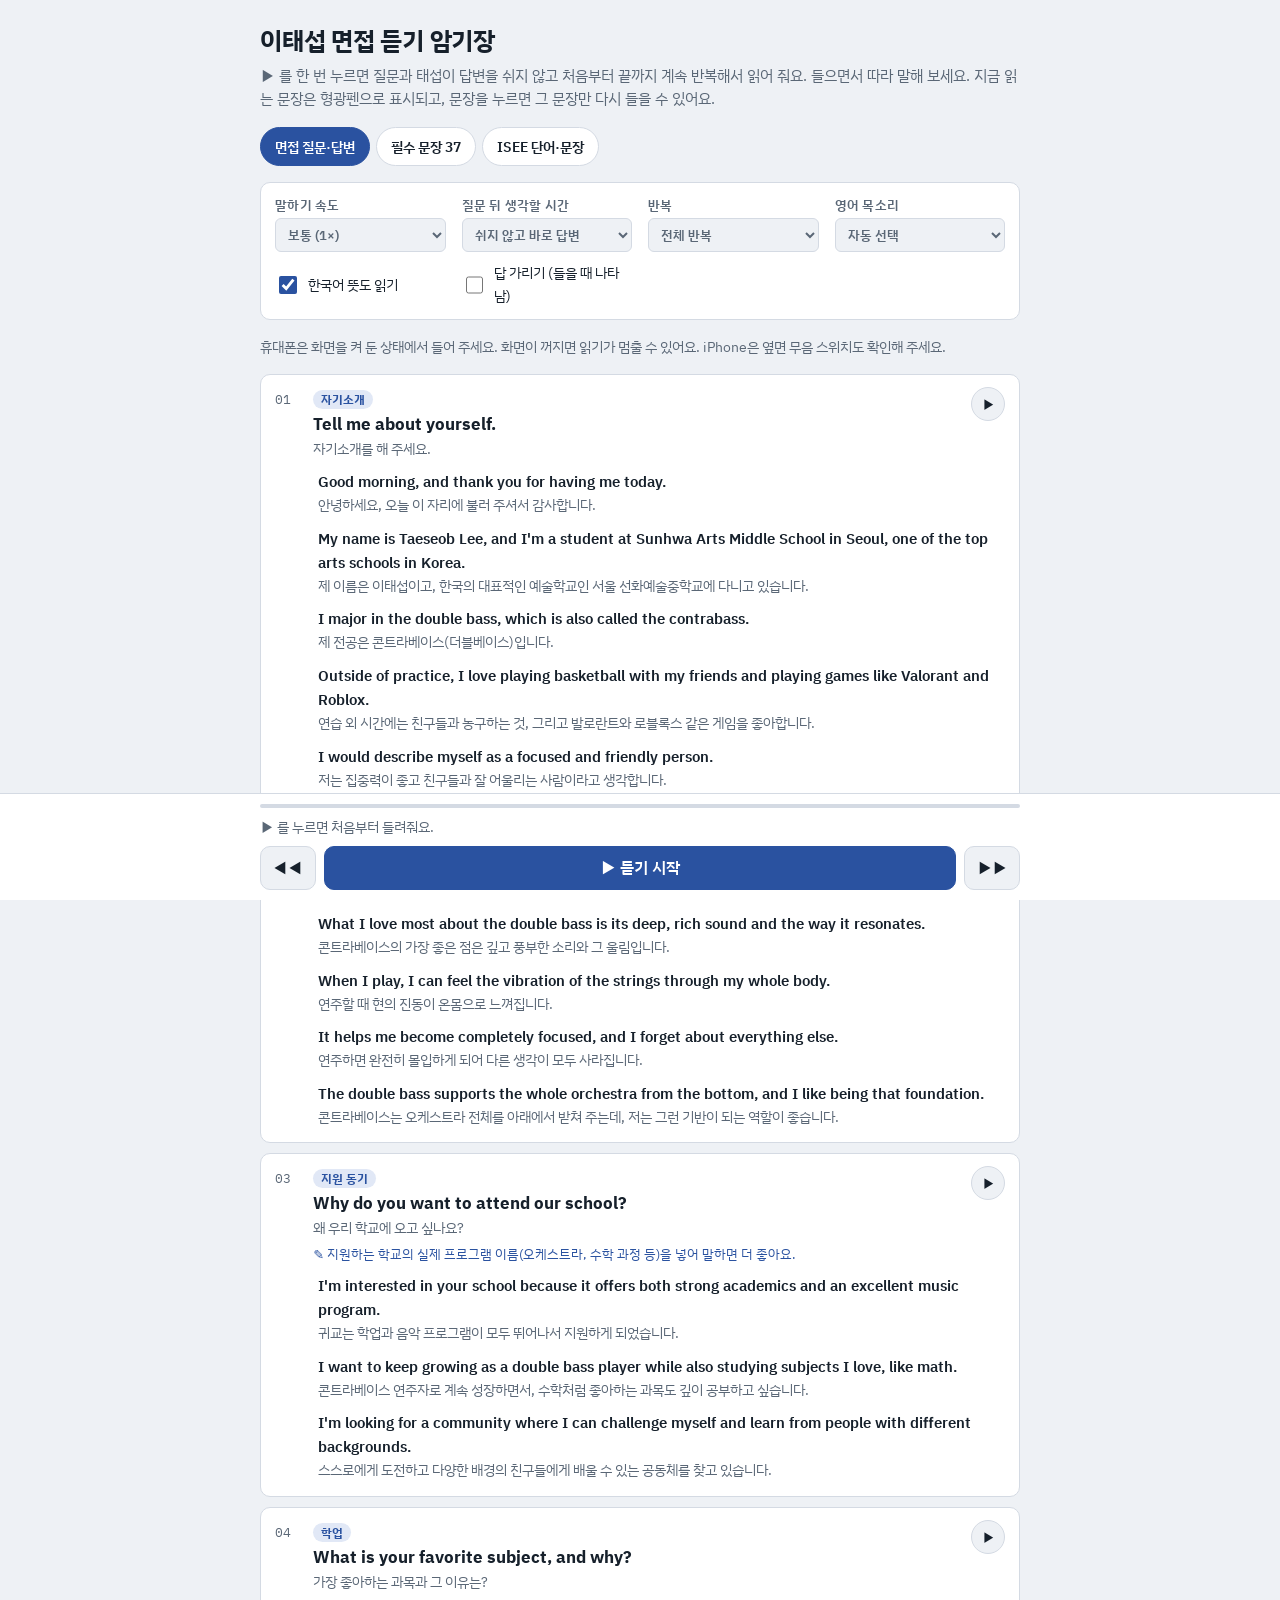
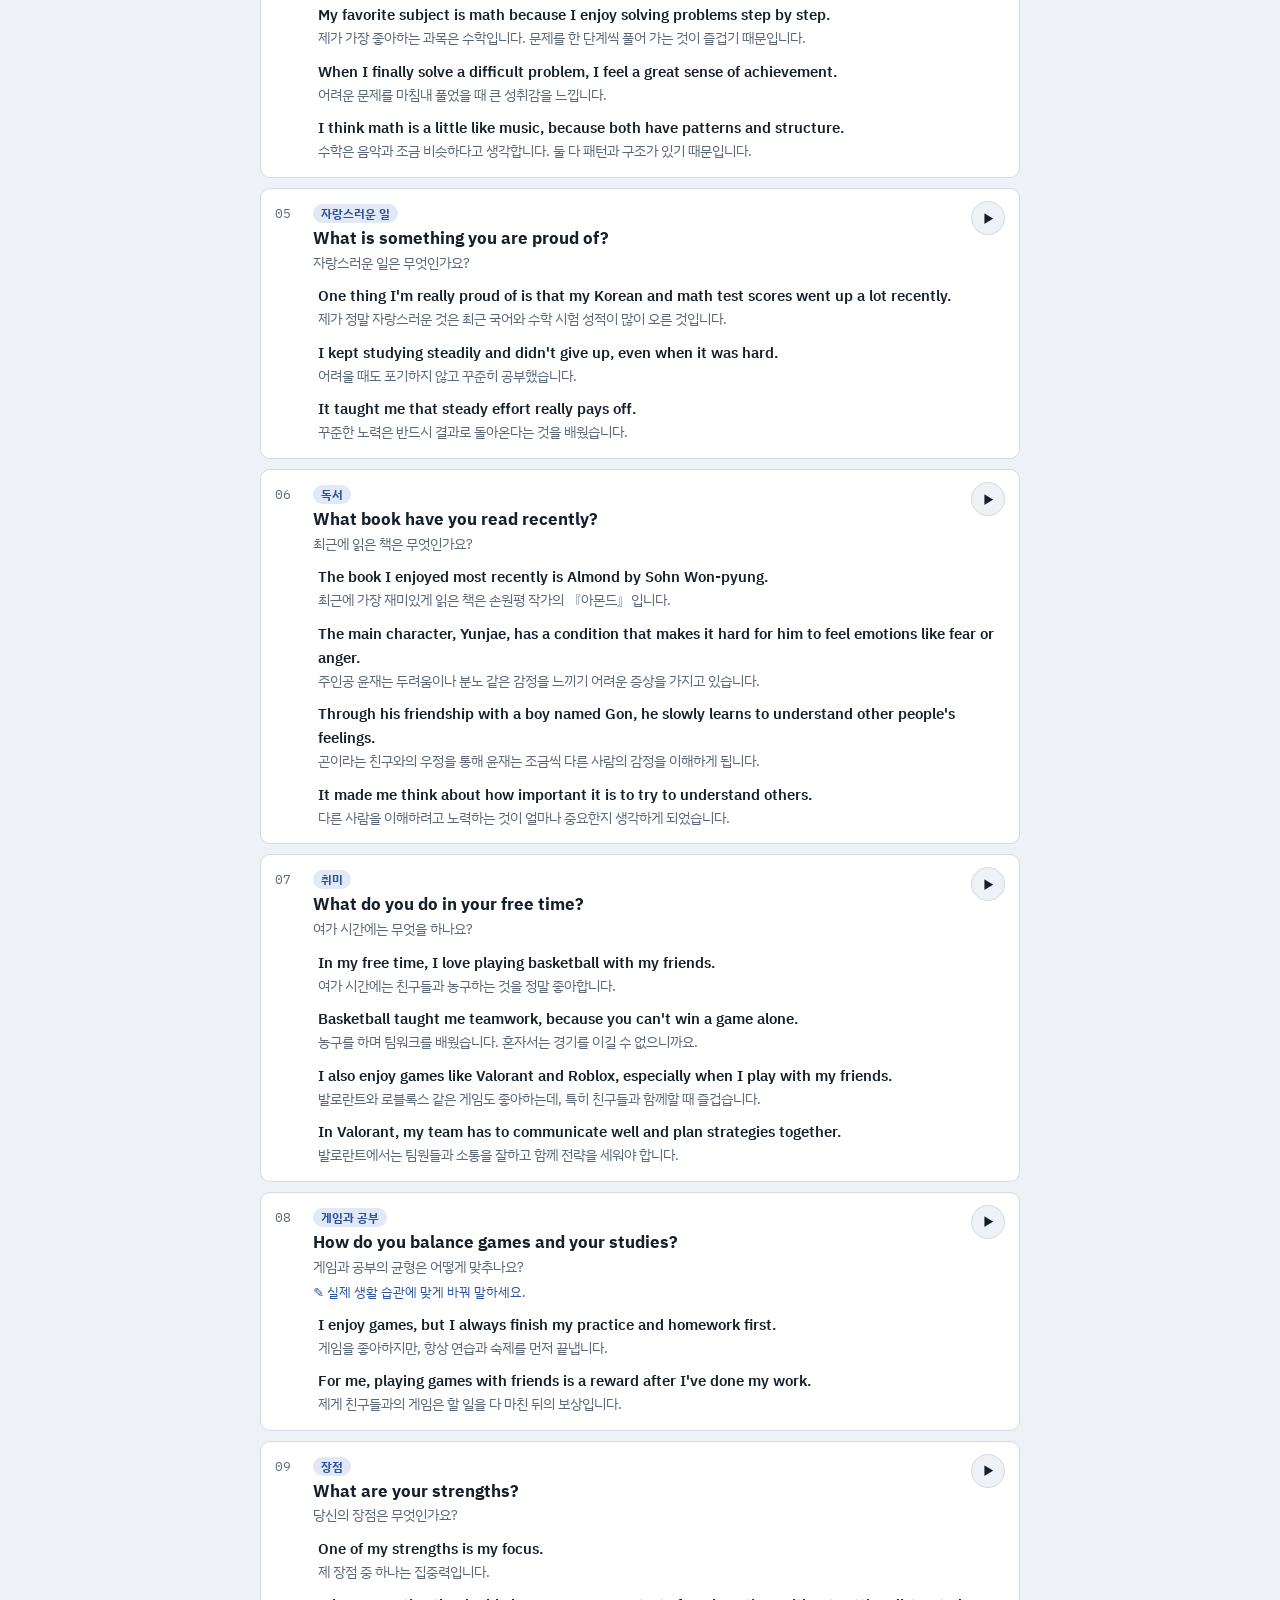
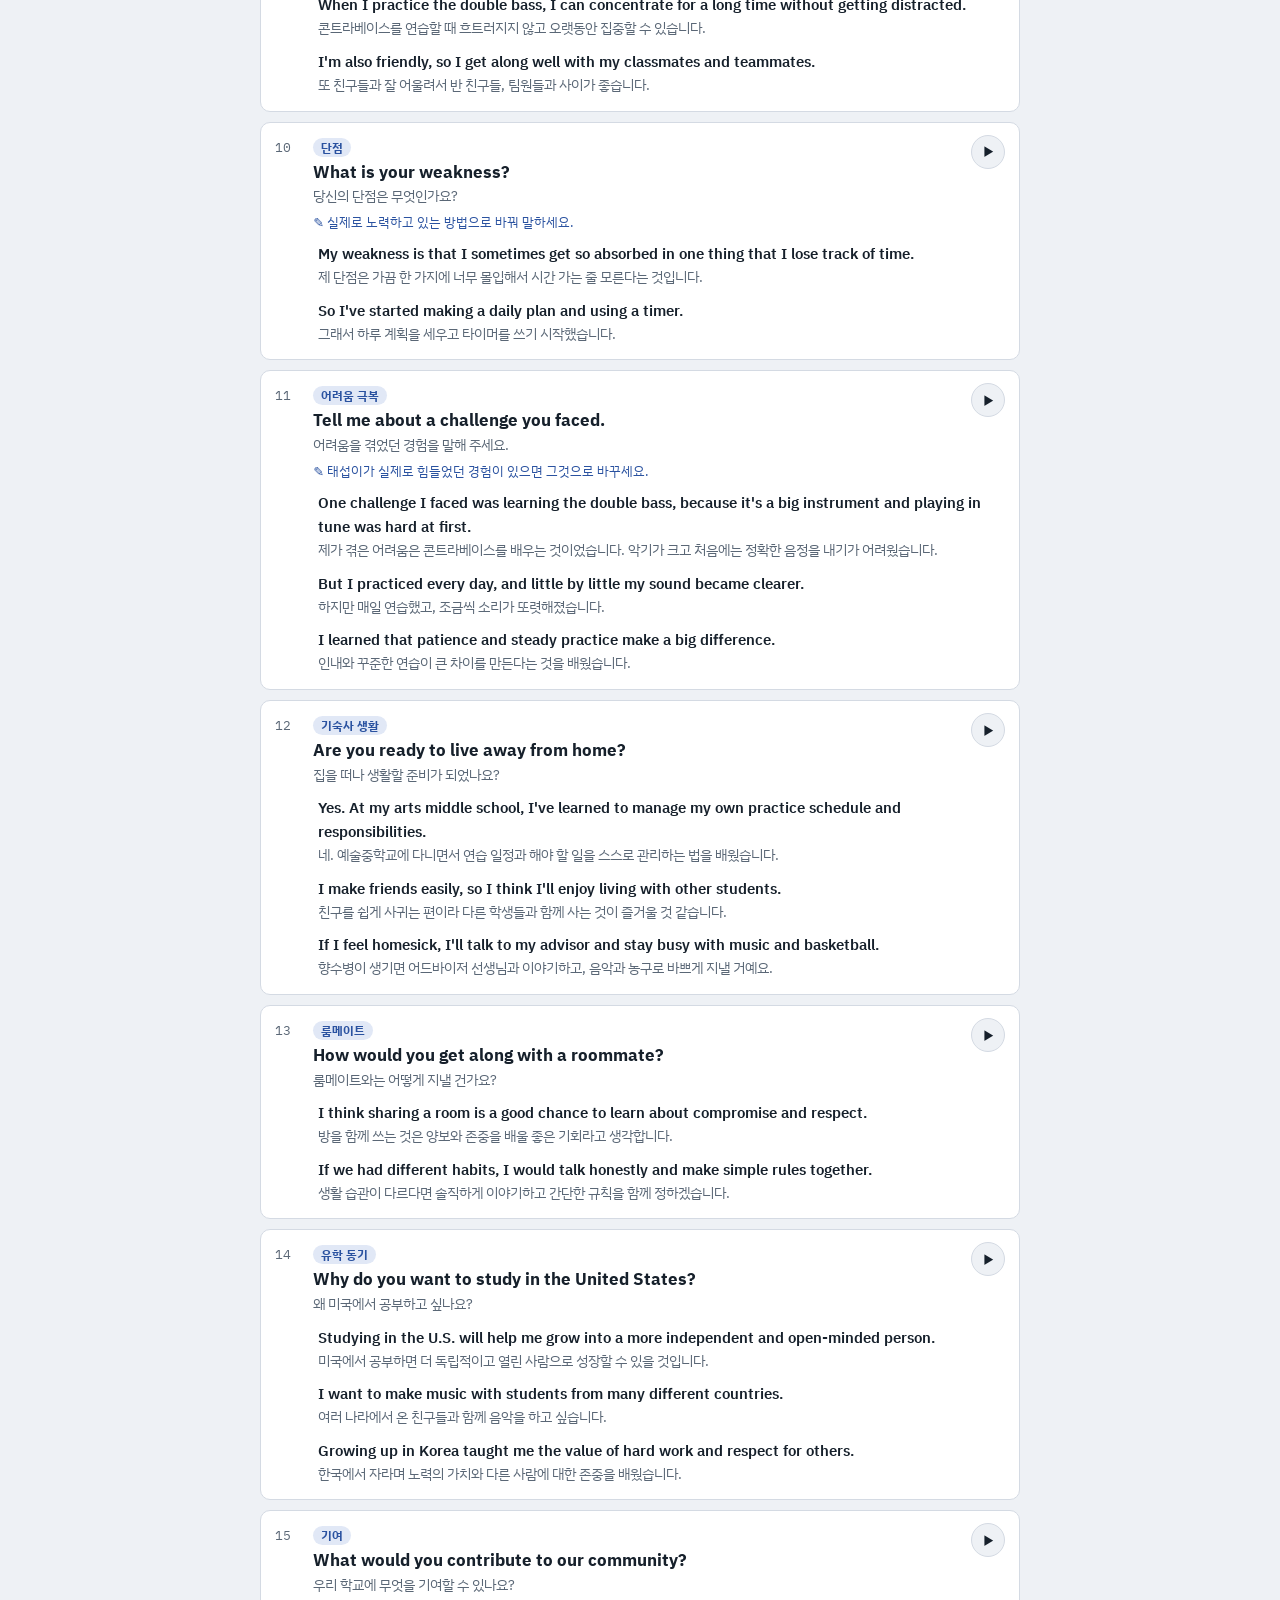
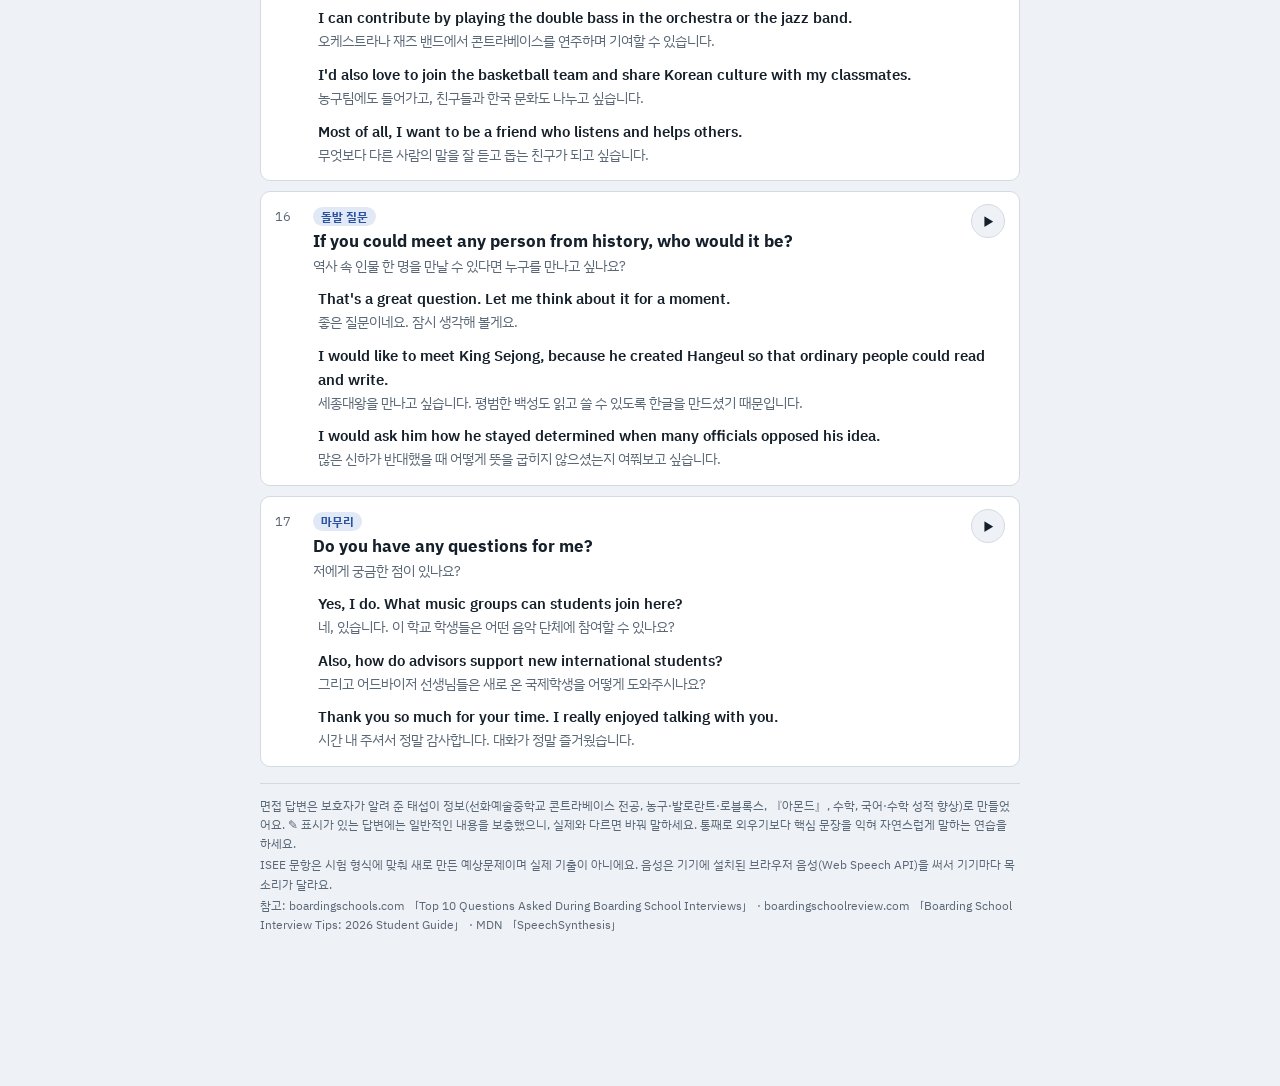
==== commit f7b22b7b: "Personalize interview answers and play continuously - Rewrite the 17 model answers with the student'" ====
--- a/listen.html
+++ b/listen.html
@@ -6,7 +6,7 @@
 <style>:root{color-scheme:light}body{margin:0}[hidden]{display:none!important}</style>
 </head>
 <body>
-<title>면접·ISEE 듣기 암기장</title>
+<title>이태섭 면접 듣기 암기장</title>
 <meta name="claude:viewport-fit-sides" content="cover">
 <link rel="preconnect" href="https://fonts.googleapis.com">
 <link rel="preconnect" href="https://fonts.gstatic.com" crossorigin>
@@ -82,6 +82,7 @@
 .ko { display: block; color: var(--muted); font-size: 0.88rem; }
 .speaking { background: var(--mark); color: var(--mark-ink); }
 .speaking .ko { color: inherit; opacity: 0.8; }
+.note { display: block; margin-top: 4px; font-size: 0.8rem; color: var(--accent); }
 .word { font-size: 1.15rem; font-weight: 700; letter-spacing: 0.01em; }
 .hide-ans .lines .line:not(.revealed) .en { filter: blur(6px); user-select: none; }
 .hide-ans .lines .line:not(.revealed) .ko { filter: blur(4px); }
@@ -105,8 +106,8 @@
 
 <div class="wrap">
   <header>
-    <h1>면접·ISEE 듣기 암기장</h1>
-    <p class="lead">질문을 듣고 잠깐 스스로 답해 본 뒤 모범 답변을 들어요. 지금 읽는 문장은 형광펜으로 표시돼요. 문장을 누르면 그 문장만 다시 들을 수 있어요.</p>
+    <h1>이태섭 면접 듣기 암기장</h1>
+    <p class="lead">▶ 를 한 번 누르면 질문과 태섭이 답변을 쉬지 않고 처음부터 끝까지 계속 반복해서 읽어 줘요. 들으면서 따라 말해 보세요. 지금 읽는 문장은 형광펜으로 표시되고, 문장을 누르면 그 문장만 다시 들을 수 있어요.</p>
   </header>
 
   <nav class="tabs" role="tablist" aria-label="학습 자료">
@@ -126,9 +127,9 @@
     </label>
     <label for="think">질문 뒤 생각할 시간
       <select id="think">
-        <option value="0">바로 답변</option>
+        <option value="0" selected>쉬지 않고 바로 답변</option>
         <option value="3">3초</option>
-        <option value="5" selected>5초</option>
+        <option value="5">5초</option>
         <option value="10">10초</option>
         <option value="20">20초 (직접 말해 보기)</option>
       </select>
@@ -152,7 +153,7 @@
   <main id="list" class="list" aria-live="off"></main>
 
   <footer class="src">
-    <p>답변 속 이름·학교·활동(김민준, 첼로, 로봇 동아리 등)은 예시예요. 문장 구조는 외우고, 내용은 자기 경험으로 바꿔 말하세요.</p>
+    <p>면접 답변은 보호자가 알려 준 태섭이 정보(선화예술중학교 콘트라베이스 전공, 농구·발로란트·로블록스, 『아몬드』, 수학, 국어·수학 성적 향상)로 만들었어요. ✎ 표시가 있는 답변에는 일반적인 내용을 보충했으니, 실제와 다르면 바꿔 말하세요. 통째로 외우기보다 핵심 문장을 익혀 자연스럽게 말하는 연습을 하세요.</p>
     <p>ISEE 문항은 시험 형식에 맞춰 새로 만든 예상문제이며 실제 기출이 아니에요. 음성은 기기에 설치된 브라우저 음성(Web Speech API)을 써서 기기마다 목소리가 달라요.</p>
     <p>참고: boardingschools.com 「Top 10 Questions Asked During Boarding School Interviews」 · boardingschoolreview.com 「Boarding School Interview Tips: 2026 Student Guide」 · MDN 「SpeechSynthesis」</p>
   </footer>
@@ -171,7 +172,7 @@
 </div>
 
 <script>
-const DATA = {"qa": [{"tag": "자기소개", "q": {"en": "Tell me about yourself.", "ko": "자기소개를 해 주세요."}, "lines": [{"en": "Good morning, and thank you for having me today.", "ko": "안녕하세요, 오늘 이 자리에 불러 주셔서 감사합니다."}, {"en": "My name is Minjun Kim, and I'm in seventh grade at Hanbit Middle School in Seoul.", "ko": "제 이름은 김민준이고, 서울 한빛중학교 1학년(7학년)입니다."}, {"en": "I would describe myself as a curious person who loves asking why.", "ko": "저는 '왜?'라고 묻기를 좋아하는 호기심 많은 사람이라고 생각합니다."}, {"en": "Outside of class, I spend most of my time playing the cello and building small robots with my friends.", "ko": "수업 외 시간에는 주로 첼로를 연주하고 친구들과 작은 로봇을 만들며 보냅니다."}]}, {"tag": "지원 동기", "q": {"en": "Why do you want to attend our school?", "ko": "왜 우리 학교에 오고 싶나요?"}, "lines": [{"en": "I'm interested in your school because of its engineering program.", "ko": "귀교의 공학 프로그램 때문에 지원하게 되었습니다."}, {"en": "When I visited the campus, I was impressed by how students and teachers worked together like a team.", "ko": "캠퍼스를 방문했을 때 학생과 선생님이 한 팀처럼 함께하는 모습이 인상 깊었습니다."}, {"en": "I'm looking for a community where I can challenge myself and learn from people with different backgrounds.", "ko": "스스로에게 도전하고 다양한 배경의 친구들에게 배울 수 있는 공동체를 찾고 있습니다."}, {"en": "I believe I can contribute to your school by sharing my love of music and robotics.", "ko": "음악과 로봇에 대한 제 열정을 나누며 학교에 기여할 수 있다고 생각합니다."}]}, {"tag": "학업", "q": {"en": "What is your favorite subject, and why?", "ko": "가장 좋아하는 과목과 그 이유는?"}, "lines": [{"en": "My favorite subject is science because I love finding out how things work.", "ko": "제가 가장 좋아하는 과목은 과학입니다. 사물이 어떻게 작동하는지 알아내는 것이 좋기 때문입니다."}, {"en": "Last semester, I designed my own experiment to test how different kinds of light affect plant growth.", "ko": "지난 학기에 빛의 종류가 식물 성장에 어떤 영향을 주는지 알아보는 실험을 직접 설계했습니다."}, {"en": "I enjoy projects where I can work with others and come up with creative solutions.", "ko": "다른 사람과 협력해 창의적인 해결책을 찾는 프로젝트를 좋아합니다."}]}, {"tag": "학업", "q": {"en": "Which subject do you find most challenging?", "ko": "가장 어려운 과목은 무엇인가요?"}, "lines": [{"en": "The subject I find most challenging is English writing, but I've improved by keeping a journal every night.", "ko": "가장 어려운 과목은 영어 글쓰기지만, 매일 밤 일기를 쓰면서 실력이 늘었습니다."}, {"en": "At first, it took me an hour to write one page, but now I can write more quickly and clearly.", "ko": "처음에는 한 쪽을 쓰는 데 한 시간이 걸렸지만, 지금은 더 빠르고 명확하게 쓸 수 있습니다."}, {"en": "I learned that small daily habits make a big difference.", "ko": "작은 습관이 매일 쌓이면 큰 차이를 만든다는 것을 배웠습니다."}]}, {"tag": "독서", "q": {"en": "What book have you read recently?", "ko": "최근에 읽은 책은 무엇인가요?"}, "lines": [{"en": "Recently, I read Wonder by R. J. Palacio, and it made me think about kindness.", "ko": "최근에 R. J. 팔라시오의 『원더』를 읽었는데, 친절에 대해 생각해 보게 되었습니다."}, {"en": "The main character, Auggie, starts at a new school and faces many difficulties, but he stays brave.", "ko": "주인공 어기는 새 학교에 다니며 많은 어려움을 겪지만 용기를 잃지 않습니다."}, {"en": "It taught me that choosing to be kind can change someone's whole day.", "ko": "친절을 선택하는 것이 누군가의 하루 전체를 바꿀 수 있다는 것을 배웠습니다."}]}, {"tag": "활동", "q": {"en": "What do you do outside of school?", "ko": "학교 밖에서는 무엇을 하나요?"}, "lines": [{"en": "I've been playing the cello for five years, and I'm a member of my school's robotics club.", "ko": "저는 5년 동안 첼로를 연주해 왔고, 학교 로봇 동아리 회원입니다."}, {"en": "One thing I'm really proud of is our robot, which won second place in a city competition last year.", "ko": "제가 정말 자랑스러운 것은 작년 시 대회에서 2등을 한 우리 팀 로봇입니다."}, {"en": "I'd love to continue playing the cello in your orchestra and try new activities like debate.", "ko": "귀교 오케스트라에서 첼로를 계속하고, 토론 같은 새로운 활동에도 도전하고 싶습니다."}]}, {"tag": "장점", "q": {"en": "What are your strengths?", "ko": "당신의 장점은 무엇인가요?"}, "lines": [{"en": "One of my strengths is that I don't give up easily.", "ko": "제 장점 중 하나는 쉽게 포기하지 않는다는 것입니다."}, {"en": "For example, when our robot kept falling over, I suggested that we test a new design every week until it worked.", "ko": "예를 들어 우리 로봇이 계속 넘어졌을 때, 제대로 작동할 때까지 매주 새 설계를 시험해 보자고 제안했습니다."}, {"en": "My friends would say I'm patient and hardworking, because I keep trying even when things are difficult.", "ko": "친구들은 제가 어려울 때도 계속 노력하기 때문에 인내심 있고 성실하다고 말할 거예요."}]}, {"tag": "단점", "q": {"en": "What is your weakness?", "ko": "당신의 단점은 무엇인가요?"}, "lines": [{"en": "My weakness is that I sometimes try to do everything by myself, so I've started asking teammates for help earlier.", "ko": "제 단점은 가끔 모든 것을 혼자 하려 한다는 것이라, 팀원들에게 더 일찍 도움을 요청하기 시작했습니다."}, {"en": "During our last group project, I divided the tasks with my team, and we finished two days early.", "ko": "지난 모둠 프로젝트에서는 팀원들과 일을 나눠서 이틀 일찍 끝냈습니다."}, {"en": "I learned that sharing work makes the result better.", "ko": "일을 나누면 결과가 더 좋아진다는 것을 배웠습니다."}]}, {"tag": "어려움 극복", "q": {"en": "Tell me about a challenge you faced.", "ko": "어려움을 겪었던 경험을 말해 주세요."}, "lines": [{"en": "One challenge I faced was moving to a new school in fifth grade.", "ko": "제가 겪은 어려움은 5학년 때 전학을 간 것이었습니다."}, {"en": "At first, I felt lonely because I didn't know anyone, but then I joined the orchestra and started talking to the people next to me.", "ko": "처음에는 아는 사람이 없어 외로웠지만, 오케스트라에 들어가 옆자리 친구들에게 먼저 말을 걸기 시작했습니다."}, {"en": "In the end, I made close friends, and I learned that taking the first step is the hardest but most important part.", "ko": "결국 친한 친구들을 사귀었고, 첫걸음을 내딛는 것이 가장 어렵지만 가장 중요하다는 것을 배웠습니다."}]}, {"tag": "기숙사 생활", "q": {"en": "Are you ready to live away from home?", "ko": "집을 떠나 생활할 준비가 되었나요?"}, "lines": [{"en": "Yes, I'm ready to live away from home because I've already attended a three-week summer camp abroad.", "ko": "네, 이미 해외에서 3주간 여름 캠프에 참가해 봐서 집을 떠나 생활할 준비가 되어 있습니다."}, {"en": "I did my own laundry, managed my schedule, and made friends from many countries.", "ko": "빨래도 스스로 하고, 일정도 관리하고, 여러 나라 친구들도 사귀었습니다."}, {"en": "If I feel homesick, I'll talk to my advisor and stay busy with activities.", "ko": "향수병이 생기면 어드바이저 선생님과 이야기하고 활동으로 바쁘게 지낼 거예요."}]}, {"tag": "룸메이트", "q": {"en": "How would you get along with a roommate?", "ko": "룸메이트와는 어떻게 지낼 건가요?"}, "lines": [{"en": "I think sharing a room is a great chance to learn about compromise and respect.", "ko": "룸메이트와 방을 함께 쓰는 것은 양보와 존중을 배울 좋은 기회라고 생각합니다."}, {"en": "If we had different habits, I would talk honestly and make simple rules together, like quiet hours at night.", "ko": "생활 습관이 다르다면 솔직하게 이야기하고, 밤에는 조용히 하기 같은 간단한 규칙을 함께 정하겠습니다."}, {"en": "I have a younger brother, so I'm used to sharing and being considerate.", "ko": "남동생이 있어서 나누고 배려하는 데 익숙합니다."}]}, {"tag": "시간 관리", "q": {"en": "How do you manage your time?", "ko": "시간 관리는 어떻게 하나요?"}, "lines": [{"en": "I manage my time by making a weekly plan and checking it every night.", "ko": "주간 계획을 세우고 매일 밤 확인하면서 시간을 관리합니다."}, {"en": "I write down my homework, practice time, and tests, and I finish the most important tasks first.", "ko": "숙제, 연습 시간, 시험을 적어 두고 가장 중요한 일부터 끝냅니다."}, {"en": "This helped me keep good grades while practicing the cello every day.", "ko": "덕분에 매일 첼로를 연습하면서도 좋은 성적을 유지할 수 있었습니다."}]}, {"tag": "유학 동기", "q": {"en": "Why do you want to study in the United States?", "ko": "왜 미국에서 공부하고 싶나요?"}, "lines": [{"en": "Studying in the U.S. will help me grow into a more independent and open-minded person.", "ko": "미국에서 공부하면 더 독립적이고 열린 사람으로 성장할 수 있을 것입니다."}, {"en": "I want to learn in small classes where I can share my ideas and ask a lot of questions.", "ko": "제 생각을 나누고 질문을 많이 할 수 있는 소규모 수업에서 배우고 싶습니다."}, {"en": "Growing up in Korea taught me the value of hard work and respect for others, and I'd love to bring that to your community.", "ko": "한국에서 자라며 노력의 가치와 타인에 대한 존중을 배웠고, 그것을 귀교 공동체에 가져가고 싶습니다."}]}, {"tag": "기여", "q": {"en": "What would you contribute to our community?", "ko": "우리 학교 공동체에 무엇을 기여할 수 있나요?"}, "lines": [{"en": "I'd love to share Korean culture with my classmates, for example through a Korean food night.", "ko": "한국 음식의 밤 같은 행사로 친구들과 한국 문화를 나누고 싶습니다."}, {"en": "I can also help in the orchestra and on the robotics team.", "ko": "오케스트라와 로봇 팀에서도 도움이 될 수 있습니다."}, {"en": "Most of all, I want to be a classmate who listens carefully and helps others.", "ko": "무엇보다 다른 사람의 말을 잘 듣고 돕는 친구가 되고 싶습니다."}]}, {"tag": "돌발 질문", "q": {"en": "If you could meet any person from history, who would it be?", "ko": "역사 속 인물 한 명을 만날 수 있다면 누구를 만나고 싶나요?"}, "lines": [{"en": "That's a great question. Let me think about it for a moment.", "ko": "좋은 질문이네요. 잠시 생각해 볼게요."}, {"en": "I would like to meet King Sejong, because he created Hangeul so that ordinary people could read and write.", "ko": "세종대왕을 만나고 싶습니다. 평범한 백성도 읽고 쓸 수 있도록 한글을 만드셨기 때문입니다."}, {"en": "I would ask him how he stayed determined when many officials opposed his idea.", "ko": "많은 신하가 반대했을 때 어떻게 뜻을 굽히지 않으셨는지 여쭤보고 싶습니다."}]}, {"tag": "마무리", "q": {"en": "Do you have any questions for me?", "ko": "저에게 궁금한 점이 있나요?"}, "lines": [{"en": "Yes, I do. What do students usually do on weekends?", "ko": "네, 있습니다. 학생들은 주말에 주로 무엇을 하나요?"}, {"en": "Also, how do advisors support new international students?", "ko": "그리고 어드바이저 선생님들은 새로 온 국제학생을 어떻게 도와주시나요?"}, {"en": "Thank you so much for your time. I really enjoyed talking with you.", "ko": "시간 내 주셔서 정말 감사합니다. 대화가 정말 즐거웠습니다."}]}], "sentences": [{"group": "1. 첫인사 · 자기소개", "lines": [{"en": "Good morning. Thank you for having me today.", "ko": "안녕하세요. 오늘 이 자리에 불러 주셔서 감사합니다.", "show": "Good morning. Thank you for having me today."}]}, {"group": "1. 첫인사 · 자기소개", "lines": [{"en": "My name is blank, and I'm in blank grade at blank School in Seoul.", "ko": "제 이름은 ___이고, 서울 ___학교 ___학년입니다.", "show": "My name is ___, and I'm in ___ grade at ___ School in Seoul."}]}, {"group": "1. 첫인사 · 자기소개", "lines": [{"en": "I would describe myself as a curious person who loves asking \"why.\"", "ko": "저는 '왜?'라고 묻기를 좋아하는 호기심 많은 사람이라고 생각합니다.", "show": "I would describe myself as a curious person who loves asking \"why.\""}]}, {"group": "1. 첫인사 · 자기소개", "lines": [{"en": "Outside of class, I spend most of my time blank.", "ko": "수업 외 시간에는 대부분 ___을 하며 보냅니다.", "show": "Outside of class, I spend most of my time ___."}]}, {"group": "1. 첫인사 · 자기소개", "lines": [{"en": "People who know me well would say I'm blank and blank, because blank.", "ko": "저를 잘 아는 사람들은 제가 ___하고 ___하다고 말할 거예요. 왜냐하면 ___.", "show": "People who know me well would say I'm ___ and ___, because ___."}]}, {"group": "2. 지원 동기", "lines": [{"en": "I'm interested in your school because of its blank program.", "ko": "귀교의 ___ 프로그램 때문에 지원하게 되었습니다.", "show": "I'm interested in your school because of its ___ program."}]}, {"group": "2. 지원 동기", "lines": [{"en": "When I visited the campus, I was impressed by blank.", "ko": "캠퍼스를 방문했을 때 ___이 정말 인상 깊었습니다.", "show": "When I visited the campus, I was impressed by ___."}]}, {"group": "2. 지원 동기", "lines": [{"en": "I'm looking for a community where I can challenge myself and learn from people with different backgrounds.", "ko": "스스로에게 도전하고 다양한 배경의 친구들에게 배울 수 있는 공동체를 찾고 있습니다.", "show": "I'm looking for a community where I can challenge myself and learn from people with different backgrounds."}]}, {"group": "2. 지원 동기", "lines": [{"en": "I believe I can contribute to your school by blank.", "ko": "저는 ___을 통해 학교에 기여할 수 있다고 생각합니다.", "show": "I believe I can contribute to your school by ___."}]}, {"group": "3. 학업", "lines": [{"en": "My favorite subject is blank because blank.", "ko": "제가 가장 좋아하는 과목은 ___입니다. 왜냐하면 ___.", "show": "My favorite subject is ___ because ___."}]}, {"group": "3. 학업", "lines": [{"en": "The subject I find most challenging is blank, but I've improved by blank.", "ko": "가장 어려운 과목은 ___이지만, ___을 하면서 실력이 늘었습니다.", "show": "The subject I find most challenging is ___, but I've improved by ___."}]}, {"group": "3. 학업", "lines": [{"en": "Recently, I read blank, and it made me think about blank.", "ko": "최근에 ___을 읽었는데, ___에 대해 생각해 보게 되었습니다.", "show": "Recently, I read ___, and it made me think about ___."}]}, {"group": "3. 학업", "lines": [{"en": "I enjoy projects where I can work with others and come up with creative solutions.", "ko": "다른 사람과 협력해 창의적인 해결책을 찾는 프로젝트를 좋아합니다.", "show": "I enjoy projects where I can work with others and come up with creative solutions."}]}, {"group": "4. 활동 · 관심사", "lines": [{"en": "I've been playing blank for blank years.", "ko": "저는 ___을 ___년 동안 해 왔습니다.", "show": "I've been playing ___ for ___ years."}]}, {"group": "4. 활동 · 관심사", "lines": [{"en": "One thing I'm really proud of is blank.", "ko": "제가 정말 자랑스럽게 생각하는 것은 ___입니다.", "show": "One thing I'm really proud of is ___."}]}, {"group": "4. 활동 · 관심사", "lines": [{"en": "Through blank, I learned the importance of teamwork and responsibility.", "ko": "___을 통해 팀워크와 책임감의 중요성을 배웠습니다.", "show": "Through ___, I learned the importance of teamwork and responsibility."}]}, {"group": "4. 활동 · 관심사", "lines": [{"en": "I'd love to continue blank at your school and try new activities like blank.", "ko": "귀교에서도 ___을 계속하고, ___ 같은 새로운 활동에도 도전하고 싶습니다.", "show": "I'd love to continue ___ at your school and try new activities like ___."}]}, {"group": "5. 장점 · 단점 · 어려움 극복", "lines": [{"en": "One of my strengths is blank. For example, blank.", "ko": "제 장점 중 하나는 ___입니다. 예를 들어 ___.", "show": "One of my strengths is ___. For example, ___."}]}, {"group": "5. 장점 · 단점 · 어려움 극복", "lines": [{"en": "My weakness is that I sometimes blank, so I've started blank to work on it.", "ko": "제 단점은 가끔 ___한다는 것인데, 이를 고치려고 ___을 시작했습니다.", "show": "My weakness is that I sometimes ___, so I've started ___ to work on it."}]}, {"group": "5. 장점 · 단점 · 어려움 극복", "lines": [{"en": "One challenge I faced was blank. At first, I blank, but then I blank.", "ko": "제가 겪은 어려움은 ___이었습니다. 처음에는 ___했지만, 그 후 ___했습니다.", "show": "One challenge I faced was ___. At first, I ___, but then I ___."}]}, {"group": "5. 장점 · 단점 · 어려움 극복", "lines": [{"en": "In the end, blank, and I learned that blank.", "ko": "결국 ___했고, ___라는 것을 배웠습니다.", "show": "In the end, ___, and I learned that ___."}]}, {"group": "6. 기숙사 생활 · 독립성", "lines": [{"en": "I'm ready to live away from home because I've already blank (e.g., attended a summer camp abroad).", "ko": "저는 이미 ___(예: 해외 여름 캠프 참가)을 해 봐서 집을 떠나 생활할 준비가 되어 있습니다.", "show": "I'm ready to live away from home because I've already ___ (e.g., attended a summer camp abroad)."}]}, {"group": "6. 기숙사 생활 · 독립성", "lines": [{"en": "If I feel homesick, I'll talk to my advisor and stay busy with activities.", "ko": "향수병이 생기면 어드바이저 선생님과 이야기하고 활동으로 바쁘게 지낼 거예요.", "show": "If I feel homesick, I'll talk to my advisor and stay busy with activities."}]}, {"group": "6. 기숙사 생활 · 독립성", "lines": [{"en": "I think sharing a room is a great chance to learn about compromise and respect.", "ko": "룸메이트와 방을 함께 쓰는 것은 양보와 존중을 배울 좋은 기회라고 생각합니다.", "show": "I think sharing a room is a great chance to learn about compromise and respect."}]}, {"group": "6. 기숙사 생활 · 독립성", "lines": [{"en": "I manage my time by making a weekly plan and checking it every night.", "ko": "저는 주간 계획을 세우고 매일 밤 확인하면서 시간을 관리합니다.", "show": "I manage my time by making a weekly plan and checking it every night."}]}, {"group": "7. 유학 · 한국 배경", "lines": [{"en": "Studying in the U.S. will help me grow into a more independent and open-minded person.", "ko": "미국에서 공부하면 더 독립적이고 열린 사람으로 성장할 수 있을 것입니다.", "show": "Studying in the U.S. will help me grow into a more independent and open-minded person."}]}, {"group": "7. 유학 · 한국 배경", "lines": [{"en": "Growing up in Korea taught me the value of hard work and respect for others.", "ko": "한국에서 자라며 노력의 가치와 타인에 대한 존중을 배웠습니다.", "show": "Growing up in Korea taught me the value of hard work and respect for others."}]}, {"group": "7. 유학 · 한국 배경", "lines": [{"en": "I'd love to share Korean culture with my classmates, for example through blank.", "ko": "___ 같은 방법으로 친구들과 한국 문화를 나누고 싶습니다.", "show": "I'd love to share Korean culture with my classmates, for example through ___."}]}, {"group": "8. 생각할 시간 벌기 · 되묻기 (가장 중요!)", "lines": [{"en": "That's a great question. Let me think about it for a moment.", "ko": "좋은 질문이네요. 잠시 생각해 볼게요.", "show": "That's a great question. Let me think about it for a moment."}]}, {"group": "8. 생각할 시간 벌기 · 되묻기 (가장 중요!)", "lines": [{"en": "Could you please repeat the question?", "ko": "질문을 다시 한번 말씀해 주시겠어요?", "show": "Could you please repeat the question?"}]}, {"group": "8. 생각할 시간 벌기 · 되묻기 (가장 중요!)", "lines": [{"en": "Just to make sure I understand, do you mean blank?", "ko": "제가 제대로 이해했는지 확인하고 싶은데, ___라는 뜻인가요?", "show": "Just to make sure I understand, do you mean ___?"}]}, {"group": "8. 생각할 시간 벌기 · 되묻기 (가장 중요!)", "lines": [{"en": "I've never thought about that before, but I would say blank.", "ko": "그건 생각해 본 적이 없지만, 제 생각에는 ___입니다.", "show": "I've never thought about that before, but I would say ___."}]}, {"group": "9. 면접관에게 하는 질문", "lines": [{"en": "What do students usually do on weekends?", "ko": "학생들은 주말에 주로 무엇을 하나요?", "show": "What do students usually do on weekends?"}]}, {"group": "9. 면접관에게 하는 질문", "lines": [{"en": "How do advisors support new international students?", "ko": "어드바이저 선생님들은 새로 온 국제학생을 어떻게 도와주시나요?", "show": "How do advisors support new international students?"}]}, {"group": "9. 면접관에게 하는 질문", "lines": [{"en": "What do you think makes students successful here?", "ko": "이 학교에서 잘 해내는 학생들의 공통점은 무엇이라고 생각하세요?", "show": "What do you think makes students successful here?"}]}, {"group": "10. 마무리 인사", "lines": [{"en": "Thank you so much for your time. I really enjoyed talking with you.", "ko": "시간 내 주셔서 정말 감사합니다. 대화가 정말 즐거웠습니다.", "show": "Thank you so much for your time. I really enjoyed talking with you."}]}, {"group": "10. 마무리 인사", "lines": [{"en": "I hope to see you again in the fall.", "ko": "가을에 다시 뵙기를 바랍니다.", "show": "I hope to see you again in the fall."}]}], "isee": [{"group": "Synonyms · 동의어", "tag": "동의어", "title": "Benevolent", "lines": [{"en": "Benevolent means kind.", "ko": "benevolent = 자비로운, 친절한"}]}, {"group": "Synonyms · 동의어", "tag": "동의어", "title": "Meticulous", "lines": [{"en": "Meticulous means careful and precise.", "ko": "meticulous = 꼼꼼한, 세심한"}]}, {"group": "Synonyms · 동의어", "tag": "동의어", "title": "Reluctant", "lines": [{"en": "Reluctant means unwilling.", "ko": "reluctant = 꺼리는, 내키지 않는"}]}, {"group": "Synonyms · 동의어", "tag": "동의어", "title": "Candid", "lines": [{"en": "Candid means honest.", "ko": "candid = 솔직한"}]}, {"group": "Synonyms · 동의어", "tag": "동의어", "title": "Diligent", "lines": [{"en": "Diligent means hardworking.", "ko": "diligent = 부지런한"}]}, {"group": "Synonyms · 동의어", "tag": "동의어", "title": "Scarce", "lines": [{"en": "Scarce means rare.", "ko": "scarce = 드문, 부족한"}]}, {"group": "Synonyms · 동의어", "tag": "동의어", "title": "Feeble", "lines": [{"en": "Feeble means weak.", "ko": "feeble = 연약한, 힘없는"}]}, {"group": "Synonyms · 동의어", "tag": "동의어", "title": "Elated", "lines": [{"en": "Elated means overjoyed.", "ko": "elated = 크게 기뻐하는"}]}, {"group": "Synonyms · 동의어", "tag": "동의어", "title": "Obsolete", "lines": [{"en": "Obsolete means outdated.", "ko": "obsolete = 구식의, 더 이상 쓰이지 않는"}]}, {"group": "Synonyms · 동의어", "tag": "동의어", "title": "Tranquil", "lines": [{"en": "Tranquil means calm.", "ko": "tranquil = 고요한, 평온한"}]}, {"group": "Synonyms · 동의어", "tag": "동의어", "title": "Hostile", "lines": [{"en": "Hostile means unfriendly.", "ko": "hostile = 적대적인"}]}, {"group": "Synonyms · 동의어", "tag": "동의어", "title": "Abundant", "lines": [{"en": "Abundant means plentiful.", "ko": "abundant = 풍부한"}]}, {"group": "Synonyms · 동의어", "tag": "동의어", "title": "Frugal", "lines": [{"en": "Frugal means thrifty.", "ko": "frugal = 검소한, 알뜰한"}]}, {"group": "Synonyms · 동의어", "tag": "동의어", "title": "Vivid", "lines": [{"en": "Vivid means bright.", "ko": "vivid = 선명한, 생생한"}]}, {"group": "Synonyms · 동의어", "tag": "동의어", "title": "Concise", "lines": [{"en": "Concise means brief.", "ko": "concise = 간결한"}]}, {"group": "Sentence Completion · 빈칸 완성 (정답 넣은 문장)", "tag": "빈칸 완성", "lines": [{"en": "Because the hikers had exhausted their water supply early in the day, they were thirsty by afternoon.", "ko": "등산객들은 일찍 물을 다 써 버려서 오후에는 목이 말랐다."}]}, {"group": "Sentence Completion · 빈칸 완성 (정답 넣은 문장)", "tag": "빈칸 완성", "lines": [{"en": "Maria was known for her persistence; she never gave up, even when a problem took hours to solve.", "ko": "마리아는 끈기로 유명했다. 문제를 푸는 데 몇 시간이 걸려도 결코 포기하지 않았다."}]}, {"group": "Sentence Completion · 빈칸 완성 (정답 넣은 문장)", "tag": "빈칸 완성", "lines": [{"en": "The museum's new exhibit was so popular that visitors waited in line for over an hour to see it.", "ko": "박물관의 새 전시는 인기가 너무 많아서 관람객들이 한 시간 넘게 줄을 서서 기다렸다."}]}, {"group": "Sentence Completion · 빈칸 완성 (정답 넣은 문장)", "tag": "빈칸 완성", "lines": [{"en": "Although the instructions seemed confusing at first, they became clear once the teacher showed an example.", "ko": "설명은 처음엔 헷갈려 보였지만, 선생님이 예시를 보여 주자 명확해졌다."}]}, {"group": "Sentence Completion · 빈칸 완성 (정답 넣은 문장)", "tag": "빈칸 완성", "lines": [{"en": "The scientist remained cautious about the results, refusing to celebrate until the experiment had been repeated.", "ko": "그 과학자는 결과에 대해 신중했고, 실험을 다시 해 보기 전까지는 축하하지 않았다."}]}, {"group": "Sentence Completion · 빈칸 완성 (정답 넣은 문장)", "tag": "빈칸 완성", "lines": [{"en": "The sleepy town grew into a busy city after the railroad was built.", "ko": "한적한 마을은 철도가 놓인 뒤 번화한 도시로 성장했다."}]}, {"group": "Sentence Completion · 빈칸 완성 (정답 넣은 문장)", "tag": "빈칸 완성", "lines": [{"en": "Rather than conceal his mistake, Leo admitted it and apologized.", "ko": "레오는 실수를 숨기는 대신 인정하고 사과했다."}]}, {"group": "Sentence Completion · 빈칸 완성 (정답 넣은 문장)", "tag": "빈칸 완성", "lines": [{"en": "The speaker's argument was convincing, supported by evidence and clear reasoning.", "ko": "연사의 주장은 증거와 명확한 논리로 뒷받침되어 설득력이 있었다."}]}, {"group": "Sentence Completion · 빈칸 완성 (정답 넣은 문장)", "tag": "빈칸 완성", "lines": [{"en": "Ancient pottery is fragile, so archaeologists handle it with great care.", "ko": "고대 도자기는 깨지기 쉬워서 고고학자들은 매우 조심스럽게 다룬다."}]}, {"group": "Sentence Completion · 빈칸 완성 (정답 넣은 문장)", "tag": "빈칸 완성", "lines": [{"en": "The coach praised the team not only for winning but also for showing respect toward their opponents.", "ko": "코치는 팀이 이긴 것뿐 아니라 상대 팀을 존중한 것도 칭찬했다."}]}]};
+const DATA = {"qa": [{"tag": "자기소개", "q": {"en": "Tell me about yourself.", "ko": "자기소개를 해 주세요."}, "note": "", "lines": [{"en": "Good morning, and thank you for having me today.", "ko": "안녕하세요, 오늘 이 자리에 불러 주셔서 감사합니다."}, {"en": "My name is Taeseob Lee, and I'm a student at Sunhwa Arts Middle School in Seoul, one of the top arts schools in Korea.", "ko": "제 이름은 이태섭이고, 한국의 대표적인 예술학교인 서울 선화예술중학교에 다니고 있습니다."}, {"en": "I major in the double bass, which is also called the contrabass.", "ko": "제 전공은 콘트라베이스(더블베이스)입니다."}, {"en": "Outside of practice, I love playing basketball with my friends and playing games like Valorant and Roblox.", "ko": "연습 외 시간에는 친구들과 농구하는 것, 그리고 발로란트와 로블록스 같은 게임을 좋아합니다."}, {"en": "I would describe myself as a focused and friendly person.", "ko": "저는 집중력이 좋고 친구들과 잘 어울리는 사람이라고 생각합니다."}]}, {"tag": "콘트라베이스", "q": {"en": "Why do you love playing the double bass?", "ko": "콘트라베이스 연주의 어떤 점이 좋나요?"}, "note": "", "lines": [{"en": "What I love most about the double bass is its deep, rich sound and the way it resonates.", "ko": "콘트라베이스의 가장 좋은 점은 깊고 풍부한 소리와 그 울림입니다."}, {"en": "When I play, I can feel the vibration of the strings through my whole body.", "ko": "연주할 때 현의 진동이 온몸으로 느껴집니다."}, {"en": "It helps me become completely focused, and I forget about everything else.", "ko": "연주하면 완전히 몰입하게 되어 다른 생각이 모두 사라집니다."}, {"en": "The double bass supports the whole orchestra from the bottom, and I like being that foundation.", "ko": "콘트라베이스는 오케스트라 전체를 아래에서 받쳐 주는데, 저는 그런 기반이 되는 역할이 좋습니다."}]}, {"tag": "지원 동기", "q": {"en": "Why do you want to attend our school?", "ko": "왜 우리 학교에 오고 싶나요?"}, "note": "✎ 지원하는 학교의 실제 프로그램 이름(오케스트라, 수학 과정 등)을 넣어 말하면 더 좋아요.", "lines": [{"en": "I'm interested in your school because it offers both strong academics and an excellent music program.", "ko": "귀교는 학업과 음악 프로그램이 모두 뛰어나서 지원하게 되었습니다."}, {"en": "I want to keep growing as a double bass player while also studying subjects I love, like math.", "ko": "콘트라베이스 연주자로 계속 성장하면서, 수학처럼 좋아하는 과목도 깊이 공부하고 싶습니다."}, {"en": "I'm looking for a community where I can challenge myself and learn from people with different backgrounds.", "ko": "스스로에게 도전하고 다양한 배경의 친구들에게 배울 수 있는 공동체를 찾고 있습니다."}]}, {"tag": "학업", "q": {"en": "What is your favorite subject, and why?", "ko": "가장 좋아하는 과목과 그 이유는?"}, "note": "", "lines": [{"en": "My favorite subject is math because I enjoy solving problems step by step.", "ko": "제가 가장 좋아하는 과목은 수학입니다. 문제를 한 단계씩 풀어 가는 것이 즐겁기 때문입니다."}, {"en": "When I finally solve a difficult problem, I feel a great sense of achievement.", "ko": "어려운 문제를 마침내 풀었을 때 큰 성취감을 느낍니다."}, {"en": "I think math is a little like music, because both have patterns and structure.", "ko": "수학은 음악과 조금 비슷하다고 생각합니다. 둘 다 패턴과 구조가 있기 때문입니다."}]}, {"tag": "자랑스러운 일", "q": {"en": "What is something you are proud of?", "ko": "자랑스러운 일은 무엇인가요?"}, "note": "", "lines": [{"en": "One thing I'm really proud of is that my Korean and math test scores went up a lot recently.", "ko": "제가 정말 자랑스러운 것은 최근 국어와 수학 시험 성적이 많이 오른 것입니다."}, {"en": "I kept studying steadily and didn't give up, even when it was hard.", "ko": "어려울 때도 포기하지 않고 꾸준히 공부했습니다."}, {"en": "It taught me that steady effort really pays off.", "ko": "꾸준한 노력은 반드시 결과로 돌아온다는 것을 배웠습니다."}]}, {"tag": "독서", "q": {"en": "What book have you read recently?", "ko": "최근에 읽은 책은 무엇인가요?"}, "note": "", "lines": [{"en": "The book I enjoyed most recently is Almond by Sohn Won-pyung.", "ko": "최근에 가장 재미있게 읽은 책은 손원평 작가의 『아몬드』입니다."}, {"en": "The main character, Yunjae, has a condition that makes it hard for him to feel emotions like fear or anger.", "ko": "주인공 윤재는 두려움이나 분노 같은 감정을 느끼기 어려운 증상을 가지고 있습니다."}, {"en": "Through his friendship with a boy named Gon, he slowly learns to understand other people's feelings.", "ko": "곤이라는 친구와의 우정을 통해 윤재는 조금씩 다른 사람의 감정을 이해하게 됩니다."}, {"en": "It made me think about how important it is to try to understand others.", "ko": "다른 사람을 이해하려고 노력하는 것이 얼마나 중요한지 생각하게 되었습니다."}]}, {"tag": "취미", "q": {"en": "What do you do in your free time?", "ko": "여가 시간에는 무엇을 하나요?"}, "note": "", "lines": [{"en": "In my free time, I love playing basketball with my friends.", "ko": "여가 시간에는 친구들과 농구하는 것을 정말 좋아합니다."}, {"en": "Basketball taught me teamwork, because you can't win a game alone.", "ko": "농구를 하며 팀워크를 배웠습니다. 혼자서는 경기를 이길 수 없으니까요."}, {"en": "I also enjoy games like Valorant and Roblox, especially when I play with my friends.", "ko": "발로란트와 로블록스 같은 게임도 좋아하는데, 특히 친구들과 함께할 때 즐겁습니다."}, {"en": "In Valorant, my team has to communicate well and plan strategies together.", "ko": "발로란트에서는 팀원들과 소통을 잘하고 함께 전략을 세워야 합니다."}]}, {"tag": "게임과 공부", "q": {"en": "How do you balance games and your studies?", "ko": "게임과 공부의 균형은 어떻게 맞추나요?"}, "note": "✎ 실제 생활 습관에 맞게 바꿔 말하세요.", "lines": [{"en": "I enjoy games, but I always finish my practice and homework first.", "ko": "게임을 좋아하지만, 항상 연습과 숙제를 먼저 끝냅니다."}, {"en": "For me, playing games with friends is a reward after I've done my work.", "ko": "제게 친구들과의 게임은 할 일을 다 마친 뒤의 보상입니다."}]}, {"tag": "장점", "q": {"en": "What are your strengths?", "ko": "당신의 장점은 무엇인가요?"}, "note": "", "lines": [{"en": "One of my strengths is my focus.", "ko": "제 장점 중 하나는 집중력입니다."}, {"en": "When I practice the double bass, I can concentrate for a long time without getting distracted.", "ko": "콘트라베이스를 연습할 때 흐트러지지 않고 오랫동안 집중할 수 있습니다."}, {"en": "I'm also friendly, so I get along well with my classmates and teammates.", "ko": "또 친구들과 잘 어울려서 반 친구들, 팀원들과 사이가 좋습니다."}]}, {"tag": "단점", "q": {"en": "What is your weakness?", "ko": "당신의 단점은 무엇인가요?"}, "note": "✎ 실제로 노력하고 있는 방법으로 바꿔 말하세요.", "lines": [{"en": "My weakness is that I sometimes get so absorbed in one thing that I lose track of time.", "ko": "제 단점은 가끔 한 가지에 너무 몰입해서 시간 가는 줄 모른다는 것입니다."}, {"en": "So I've started making a daily plan and using a timer.", "ko": "그래서 하루 계획을 세우고 타이머를 쓰기 시작했습니다."}]}, {"tag": "어려움 극복", "q": {"en": "Tell me about a challenge you faced.", "ko": "어려움을 겪었던 경험을 말해 주세요."}, "note": "✎ 태섭이가 실제로 힘들었던 경험이 있으면 그것으로 바꾸세요.", "lines": [{"en": "One challenge I faced was learning the double bass, because it's a big instrument and playing in tune was hard at first.", "ko": "제가 겪은 어려움은 콘트라베이스를 배우는 것이었습니다. 악기가 크고 처음에는 정확한 음정을 내기가 어려웠습니다."}, {"en": "But I practiced every day, and little by little my sound became clearer.", "ko": "하지만 매일 연습했고, 조금씩 소리가 또렷해졌습니다."}, {"en": "I learned that patience and steady practice make a big difference.", "ko": "인내와 꾸준한 연습이 큰 차이를 만든다는 것을 배웠습니다."}]}, {"tag": "기숙사 생활", "q": {"en": "Are you ready to live away from home?", "ko": "집을 떠나 생활할 준비가 되었나요?"}, "note": "", "lines": [{"en": "Yes. At my arts middle school, I've learned to manage my own practice schedule and responsibilities.", "ko": "네. 예술중학교에 다니면서 연습 일정과 해야 할 일을 스스로 관리하는 법을 배웠습니다."}, {"en": "I make friends easily, so I think I'll enjoy living with other students.", "ko": "친구를 쉽게 사귀는 편이라 다른 학생들과 함께 사는 것이 즐거울 것 같습니다."}, {"en": "If I feel homesick, I'll talk to my advisor and stay busy with music and basketball.", "ko": "향수병이 생기면 어드바이저 선생님과 이야기하고, 음악과 농구로 바쁘게 지낼 거예요."}]}, {"tag": "룸메이트", "q": {"en": "How would you get along with a roommate?", "ko": "룸메이트와는 어떻게 지낼 건가요?"}, "note": "", "lines": [{"en": "I think sharing a room is a good chance to learn about compromise and respect.", "ko": "방을 함께 쓰는 것은 양보와 존중을 배울 좋은 기회라고 생각합니다."}, {"en": "If we had different habits, I would talk honestly and make simple rules together.", "ko": "생활 습관이 다르다면 솔직하게 이야기하고 간단한 규칙을 함께 정하겠습니다."}]}, {"tag": "유학 동기", "q": {"en": "Why do you want to study in the United States?", "ko": "왜 미국에서 공부하고 싶나요?"}, "note": "", "lines": [{"en": "Studying in the U.S. will help me grow into a more independent and open-minded person.", "ko": "미국에서 공부하면 더 독립적이고 열린 사람으로 성장할 수 있을 것입니다."}, {"en": "I want to make music with students from many different countries.", "ko": "여러 나라에서 온 친구들과 함께 음악을 하고 싶습니다."}, {"en": "Growing up in Korea taught me the value of hard work and respect for others.", "ko": "한국에서 자라며 노력의 가치와 다른 사람에 대한 존중을 배웠습니다."}]}, {"tag": "기여", "q": {"en": "What would you contribute to our community?", "ko": "우리 학교에 무엇을 기여할 수 있나요?"}, "note": "", "lines": [{"en": "I can contribute by playing the double bass in the orchestra or the jazz band.", "ko": "오케스트라나 재즈 밴드에서 콘트라베이스를 연주하며 기여할 수 있습니다."}, {"en": "I'd also love to join the basketball team and share Korean culture with my classmates.", "ko": "농구팀에도 들어가고, 친구들과 한국 문화도 나누고 싶습니다."}, {"en": "Most of all, I want to be a friend who listens and helps others.", "ko": "무엇보다 다른 사람의 말을 잘 듣고 돕는 친구가 되고 싶습니다."}]}, {"tag": "돌발 질문", "q": {"en": "If you could meet any person from history, who would it be?", "ko": "역사 속 인물 한 명을 만날 수 있다면 누구를 만나고 싶나요?"}, "note": "", "lines": [{"en": "That's a great question. Let me think about it for a moment.", "ko": "좋은 질문이네요. 잠시 생각해 볼게요."}, {"en": "I would like to meet King Sejong, because he created Hangeul so that ordinary people could read and write.", "ko": "세종대왕을 만나고 싶습니다. 평범한 백성도 읽고 쓸 수 있도록 한글을 만드셨기 때문입니다."}, {"en": "I would ask him how he stayed determined when many officials opposed his idea.", "ko": "많은 신하가 반대했을 때 어떻게 뜻을 굽히지 않으셨는지 여쭤보고 싶습니다."}]}, {"tag": "마무리", "q": {"en": "Do you have any questions for me?", "ko": "저에게 궁금한 점이 있나요?"}, "note": "", "lines": [{"en": "Yes, I do. What music groups can students join here?", "ko": "네, 있습니다. 이 학교 학생들은 어떤 음악 단체에 참여할 수 있나요?"}, {"en": "Also, how do advisors support new international students?", "ko": "그리고 어드바이저 선생님들은 새로 온 국제학생을 어떻게 도와주시나요?"}, {"en": "Thank you so much for your time. I really enjoyed talking with you.", "ko": "시간 내 주셔서 정말 감사합니다. 대화가 정말 즐거웠습니다."}]}], "sentences": [{"group": "1. 첫인사 · 자기소개", "lines": [{"en": "Good morning. Thank you for having me today.", "ko": "안녕하세요. 오늘 이 자리에 불러 주셔서 감사합니다.", "show": "Good morning. Thank you for having me today."}]}, {"group": "1. 첫인사 · 자기소개", "lines": [{"en": "My name is blank, and I'm in blank grade at blank School in Seoul.", "ko": "제 이름은 ___이고, 서울 ___학교 ___학년입니다.", "show": "My name is ___, and I'm in ___ grade at ___ School in Seoul."}]}, {"group": "1. 첫인사 · 자기소개", "lines": [{"en": "I would describe myself as a curious person who loves asking \"why.\"", "ko": "저는 '왜?'라고 묻기를 좋아하는 호기심 많은 사람이라고 생각합니다.", "show": "I would describe myself as a curious person who loves asking \"why.\""}]}, {"group": "1. 첫인사 · 자기소개", "lines": [{"en": "Outside of class, I spend most of my time blank.", "ko": "수업 외 시간에는 대부분 ___을 하며 보냅니다.", "show": "Outside of class, I spend most of my time ___."}]}, {"group": "1. 첫인사 · 자기소개", "lines": [{"en": "People who know me well would say I'm blank and blank, because blank.", "ko": "저를 잘 아는 사람들은 제가 ___하고 ___하다고 말할 거예요. 왜냐하면 ___.", "show": "People who know me well would say I'm ___ and ___, because ___."}]}, {"group": "2. 지원 동기", "lines": [{"en": "I'm interested in your school because of its blank program.", "ko": "귀교의 ___ 프로그램 때문에 지원하게 되었습니다.", "show": "I'm interested in your school because of its ___ program."}]}, {"group": "2. 지원 동기", "lines": [{"en": "When I visited the campus, I was impressed by blank.", "ko": "캠퍼스를 방문했을 때 ___이 정말 인상 깊었습니다.", "show": "When I visited the campus, I was impressed by ___."}]}, {"group": "2. 지원 동기", "lines": [{"en": "I'm looking for a community where I can challenge myself and learn from people with different backgrounds.", "ko": "스스로에게 도전하고 다양한 배경의 친구들에게 배울 수 있는 공동체를 찾고 있습니다.", "show": "I'm looking for a community where I can challenge myself and learn from people with different backgrounds."}]}, {"group": "2. 지원 동기", "lines": [{"en": "I believe I can contribute to your school by blank.", "ko": "저는 ___을 통해 학교에 기여할 수 있다고 생각합니다.", "show": "I believe I can contribute to your school by ___."}]}, {"group": "3. 학업", "lines": [{"en": "My favorite subject is blank because blank.", "ko": "제가 가장 좋아하는 과목은 ___입니다. 왜냐하면 ___.", "show": "My favorite subject is ___ because ___."}]}, {"group": "3. 학업", "lines": [{"en": "The subject I find most challenging is blank, but I've improved by blank.", "ko": "가장 어려운 과목은 ___이지만, ___을 하면서 실력이 늘었습니다.", "show": "The subject I find most challenging is ___, but I've improved by ___."}]}, {"group": "3. 학업", "lines": [{"en": "Recently, I read blank, and it made me think about blank.", "ko": "최근에 ___을 읽었는데, ___에 대해 생각해 보게 되었습니다.", "show": "Recently, I read ___, and it made me think about ___."}]}, {"group": "3. 학업", "lines": [{"en": "I enjoy projects where I can work with others and come up with creative solutions.", "ko": "다른 사람과 협력해 창의적인 해결책을 찾는 프로젝트를 좋아합니다.", "show": "I enjoy projects where I can work with others and come up with creative solutions."}]}, {"group": "4. 활동 · 관심사", "lines": [{"en": "I've been playing blank for blank years.", "ko": "저는 ___을 ___년 동안 해 왔습니다.", "show": "I've been playing ___ for ___ years."}]}, {"group": "4. 활동 · 관심사", "lines": [{"en": "One thing I'm really proud of is blank.", "ko": "제가 정말 자랑스럽게 생각하는 것은 ___입니다.", "show": "One thing I'm really proud of is ___."}]}, {"group": "4. 활동 · 관심사", "lines": [{"en": "Through blank, I learned the importance of teamwork and responsibility.", "ko": "___을 통해 팀워크와 책임감의 중요성을 배웠습니다.", "show": "Through ___, I learned the importance of teamwork and responsibility."}]}, {"group": "4. 활동 · 관심사", "lines": [{"en": "I'd love to continue blank at your school and try new activities like blank.", "ko": "귀교에서도 ___을 계속하고, ___ 같은 새로운 활동에도 도전하고 싶습니다.", "show": "I'd love to continue ___ at your school and try new activities like ___."}]}, {"group": "5. 장점 · 단점 · 어려움 극복", "lines": [{"en": "One of my strengths is blank. For example, blank.", "ko": "제 장점 중 하나는 ___입니다. 예를 들어 ___.", "show": "One of my strengths is ___. For example, ___."}]}, {"group": "5. 장점 · 단점 · 어려움 극복", "lines": [{"en": "My weakness is that I sometimes blank, so I've started blank to work on it.", "ko": "제 단점은 가끔 ___한다는 것인데, 이를 고치려고 ___을 시작했습니다.", "show": "My weakness is that I sometimes ___, so I've started ___ to work on it."}]}, {"group": "5. 장점 · 단점 · 어려움 극복", "lines": [{"en": "One challenge I faced was blank. At first, I blank, but then I blank.", "ko": "제가 겪은 어려움은 ___이었습니다. 처음에는 ___했지만, 그 후 ___했습니다.", "show": "One challenge I faced was ___. At first, I ___, but then I ___."}]}, {"group": "5. 장점 · 단점 · 어려움 극복", "lines": [{"en": "In the end, blank, and I learned that blank.", "ko": "결국 ___했고, ___라는 것을 배웠습니다.", "show": "In the end, ___, and I learned that ___."}]}, {"group": "6. 기숙사 생활 · 독립성", "lines": [{"en": "I'm ready to live away from home because I've already blank (e.g., attended a summer camp abroad).", "ko": "저는 이미 ___(예: 해외 여름 캠프 참가)을 해 봐서 집을 떠나 생활할 준비가 되어 있습니다.", "show": "I'm ready to live away from home because I've already ___ (e.g., attended a summer camp abroad)."}]}, {"group": "6. 기숙사 생활 · 독립성", "lines": [{"en": "If I feel homesick, I'll talk to my advisor and stay busy with activities.", "ko": "향수병이 생기면 어드바이저 선생님과 이야기하고 활동으로 바쁘게 지낼 거예요.", "show": "If I feel homesick, I'll talk to my advisor and stay busy with activities."}]}, {"group": "6. 기숙사 생활 · 독립성", "lines": [{"en": "I think sharing a room is a great chance to learn about compromise and respect.", "ko": "룸메이트와 방을 함께 쓰는 것은 양보와 존중을 배울 좋은 기회라고 생각합니다.", "show": "I think sharing a room is a great chance to learn about compromise and respect."}]}, {"group": "6. 기숙사 생활 · 독립성", "lines": [{"en": "I manage my time by making a weekly plan and checking it every night.", "ko": "저는 주간 계획을 세우고 매일 밤 확인하면서 시간을 관리합니다.", "show": "I manage my time by making a weekly plan and checking it every night."}]}, {"group": "7. 유학 · 한국 배경", "lines": [{"en": "Studying in the U.S. will help me grow into a more independent and open-minded person.", "ko": "미국에서 공부하면 더 독립적이고 열린 사람으로 성장할 수 있을 것입니다.", "show": "Studying in the U.S. will help me grow into a more independent and open-minded person."}]}, {"group": "7. 유학 · 한국 배경", "lines": [{"en": "Growing up in Korea taught me the value of hard work and respect for others.", "ko": "한국에서 자라며 노력의 가치와 타인에 대한 존중을 배웠습니다.", "show": "Growing up in Korea taught me the value of hard work and respect for others."}]}, {"group": "7. 유학 · 한국 배경", "lines": [{"en": "I'd love to share Korean culture with my classmates, for example through blank.", "ko": "___ 같은 방법으로 친구들과 한국 문화를 나누고 싶습니다.", "show": "I'd love to share Korean culture with my classmates, for example through ___."}]}, {"group": "8. 생각할 시간 벌기 · 되묻기 (가장 중요!)", "lines": [{"en": "That's a great question. Let me think about it for a moment.", "ko": "좋은 질문이네요. 잠시 생각해 볼게요.", "show": "That's a great question. Let me think about it for a moment."}]}, {"group": "8. 생각할 시간 벌기 · 되묻기 (가장 중요!)", "lines": [{"en": "Could you please repeat the question?", "ko": "질문을 다시 한번 말씀해 주시겠어요?", "show": "Could you please repeat the question?"}]}, {"group": "8. 생각할 시간 벌기 · 되묻기 (가장 중요!)", "lines": [{"en": "Just to make sure I understand, do you mean blank?", "ko": "제가 제대로 이해했는지 확인하고 싶은데, ___라는 뜻인가요?", "show": "Just to make sure I understand, do you mean ___?"}]}, {"group": "8. 생각할 시간 벌기 · 되묻기 (가장 중요!)", "lines": [{"en": "I've never thought about that before, but I would say blank.", "ko": "그건 생각해 본 적이 없지만, 제 생각에는 ___입니다.", "show": "I've never thought about that before, but I would say ___."}]}, {"group": "9. 면접관에게 하는 질문", "lines": [{"en": "What do students usually do on weekends?", "ko": "학생들은 주말에 주로 무엇을 하나요?", "show": "What do students usually do on weekends?"}]}, {"group": "9. 면접관에게 하는 질문", "lines": [{"en": "How do advisors support new international students?", "ko": "어드바이저 선생님들은 새로 온 국제학생을 어떻게 도와주시나요?", "show": "How do advisors support new international students?"}]}, {"group": "9. 면접관에게 하는 질문", "lines": [{"en": "What do you think makes students successful here?", "ko": "이 학교에서 잘 해내는 학생들의 공통점은 무엇이라고 생각하세요?", "show": "What do you think makes students successful here?"}]}, {"group": "10. 마무리 인사", "lines": [{"en": "Thank you so much for your time. I really enjoyed talking with you.", "ko": "시간 내 주셔서 정말 감사합니다. 대화가 정말 즐거웠습니다.", "show": "Thank you so much for your time. I really enjoyed talking with you."}]}, {"group": "10. 마무리 인사", "lines": [{"en": "I hope to see you again in the fall.", "ko": "가을에 다시 뵙기를 바랍니다.", "show": "I hope to see you again in the fall."}]}], "isee": [{"group": "Synonyms · 동의어", "tag": "동의어", "title": "Benevolent", "lines": [{"en": "Benevolent means kind.", "ko": "benevolent = 자비로운, 친절한"}]}, {"group": "Synonyms · 동의어", "tag": "동의어", "title": "Meticulous", "lines": [{"en": "Meticulous means careful and precise.", "ko": "meticulous = 꼼꼼한, 세심한"}]}, {"group": "Synonyms · 동의어", "tag": "동의어", "title": "Reluctant", "lines": [{"en": "Reluctant means unwilling.", "ko": "reluctant = 꺼리는, 내키지 않는"}]}, {"group": "Synonyms · 동의어", "tag": "동의어", "title": "Candid", "lines": [{"en": "Candid means honest.", "ko": "candid = 솔직한"}]}, {"group": "Synonyms · 동의어", "tag": "동의어", "title": "Diligent", "lines": [{"en": "Diligent means hardworking.", "ko": "diligent = 부지런한"}]}, {"group": "Synonyms · 동의어", "tag": "동의어", "title": "Scarce", "lines": [{"en": "Scarce means rare.", "ko": "scarce = 드문, 부족한"}]}, {"group": "Synonyms · 동의어", "tag": "동의어", "title": "Feeble", "lines": [{"en": "Feeble means weak.", "ko": "feeble = 연약한, 힘없는"}]}, {"group": "Synonyms · 동의어", "tag": "동의어", "title": "Elated", "lines": [{"en": "Elated means overjoyed.", "ko": "elated = 크게 기뻐하는"}]}, {"group": "Synonyms · 동의어", "tag": "동의어", "title": "Obsolete", "lines": [{"en": "Obsolete means outdated.", "ko": "obsolete = 구식의, 더 이상 쓰이지 않는"}]}, {"group": "Synonyms · 동의어", "tag": "동의어", "title": "Tranquil", "lines": [{"en": "Tranquil means calm.", "ko": "tranquil = 고요한, 평온한"}]}, {"group": "Synonyms · 동의어", "tag": "동의어", "title": "Hostile", "lines": [{"en": "Hostile means unfriendly.", "ko": "hostile = 적대적인"}]}, {"group": "Synonyms · 동의어", "tag": "동의어", "title": "Abundant", "lines": [{"en": "Abundant means plentiful.", "ko": "abundant = 풍부한"}]}, {"group": "Synonyms · 동의어", "tag": "동의어", "title": "Frugal", "lines": [{"en": "Frugal means thrifty.", "ko": "frugal = 검소한, 알뜰한"}]}, {"group": "Synonyms · 동의어", "tag": "동의어", "title": "Vivid", "lines": [{"en": "Vivid means bright.", "ko": "vivid = 선명한, 생생한"}]}, {"group": "Synonyms · 동의어", "tag": "동의어", "title": "Concise", "lines": [{"en": "Concise means brief.", "ko": "concise = 간결한"}]}, {"group": "Sentence Completion · 빈칸 완성 (정답 넣은 문장)", "tag": "빈칸 완성", "lines": [{"en": "Because the hikers had exhausted their water supply early in the day, they were thirsty by afternoon.", "ko": "등산객들은 일찍 물을 다 써 버려서 오후에는 목이 말랐다."}]}, {"group": "Sentence Completion · 빈칸 완성 (정답 넣은 문장)", "tag": "빈칸 완성", "lines": [{"en": "Maria was known for her persistence; she never gave up, even when a problem took hours to solve.", "ko": "마리아는 끈기로 유명했다. 문제를 푸는 데 몇 시간이 걸려도 결코 포기하지 않았다."}]}, {"group": "Sentence Completion · 빈칸 완성 (정답 넣은 문장)", "tag": "빈칸 완성", "lines": [{"en": "The museum's new exhibit was so popular that visitors waited in line for over an hour to see it.", "ko": "박물관의 새 전시는 인기가 너무 많아서 관람객들이 한 시간 넘게 줄을 서서 기다렸다."}]}, {"group": "Sentence Completion · 빈칸 완성 (정답 넣은 문장)", "tag": "빈칸 완성", "lines": [{"en": "Although the instructions seemed confusing at first, they became clear once the teacher showed an example.", "ko": "설명은 처음엔 헷갈려 보였지만, 선생님이 예시를 보여 주자 명확해졌다."}]}, {"group": "Sentence Completion · 빈칸 완성 (정답 넣은 문장)", "tag": "빈칸 완성", "lines": [{"en": "The scientist remained cautious about the results, refusing to celebrate until the experiment had been repeated.", "ko": "그 과학자는 결과에 대해 신중했고, 실험을 다시 해 보기 전까지는 축하하지 않았다."}]}, {"group": "Sentence Completion · 빈칸 완성 (정답 넣은 문장)", "tag": "빈칸 완성", "lines": [{"en": "The sleepy town grew into a busy city after the railroad was built.", "ko": "한적한 마을은 철도가 놓인 뒤 번화한 도시로 성장했다."}]}, {"group": "Sentence Completion · 빈칸 완성 (정답 넣은 문장)", "tag": "빈칸 완성", "lines": [{"en": "Rather than conceal his mistake, Leo admitted it and apologized.", "ko": "레오는 실수를 숨기는 대신 인정하고 사과했다."}]}, {"group": "Sentence Completion · 빈칸 완성 (정답 넣은 문장)", "tag": "빈칸 완성", "lines": [{"en": "The speaker's argument was convincing, supported by evidence and clear reasoning.", "ko": "연사의 주장은 증거와 명확한 논리로 뒷받침되어 설득력이 있었다."}]}, {"group": "Sentence Completion · 빈칸 완성 (정답 넣은 문장)", "tag": "빈칸 완성", "lines": [{"en": "Ancient pottery is fragile, so archaeologists handle it with great care.", "ko": "고대 도자기는 깨지기 쉬워서 고고학자들은 매우 조심스럽게 다룬다."}]}, {"group": "Sentence Completion · 빈칸 완성 (정답 넣은 문장)", "tag": "빈칸 완성", "lines": [{"en": "The coach praised the team not only for winning but also for showing respect toward their opponents.", "ko": "코치는 팀이 이긴 것뿐 아니라 상대 팀을 존중한 것도 칭찬했다."}]}]};
 
 (function () {
   const synth = window.speechSynthesis;
@@ -191,11 +192,11 @@
 
   // ---------- 설정 저장 (이 브라우저에만) ----------
   const store = {
-    get(k, d) { try { const v = localStorage.getItem("listen:" + k); return v === null ? d : v; } catch (e) { return d; } },
-    set(k, v) { try { localStorage.setItem("listen:" + k, v); } catch (e) {} },
+    get(k, d) { try { const v = localStorage.getItem("listen2:" + k); return v === null ? d : v; } catch (e) { return d; } },
+    set(k, v) { try { localStorage.setItem("listen2:" + k, v); } catch (e) {} },
   };
   rateSel.value = store.get("rate", "1");
-  thinkSel.value = store.get("think", "5");
+  thinkSel.value = store.get("think", "0");
   repeatSel.value = store.get("repeat", "all");
   sayKo.checked = store.get("ko", "1") === "1";
   hideAns.checked = store.get("hide", "0") === "1";
@@ -235,7 +236,7 @@
     items.forEach((it, i) => {
       if (it.group && it.group !== lastGroup) { html += `<h2 class="group-title">${escapeHtml(it.group)}</h2>`; lastGroup = it.group; }
       const head = it.q
-        ? `<div class="q"><span class="tag">${escapeHtml(it.tag)}</span><span class="en">${escapeHtml(it.q.en)}</span><span class="ko">${escapeHtml(it.q.ko)}</span></div>`
+        ? `<div class="q"><span class="tag">${escapeHtml(it.tag)}</span><span class="en">${escapeHtml(it.q.en)}</span><span class="ko">${escapeHtml(it.q.ko)}</span>${it.note ? `<span class="note">${escapeHtml(it.note)}</span>` : ""}</div>`
         : `<div class="q">${it.tag ? `<span class="tag">${escapeHtml(it.tag)}</span>` : ""}${it.title ? `<span class="word">${escapeHtml(it.title)}</span>` : ""}</div>`;
       const lines = it.lines.map((l, j) =>
         `<div class="line" data-i="${i}" data-j="${j}" tabindex="0"><span class="en">${escapeHtml(l.show || l.en)}</span><span class="ko">${escapeHtml(l.ko)}</span></div>`).join("");
@@ -317,9 +318,9 @@
       await speak(it.lines[j].en, "en", myRun);
       if (sayKo.checked) await speak(it.lines[j].ko, "ko", myRun);
       el.classList.remove("speaking");
-      await wait(350, myRun);
+      await wait(150, myRun);
     }
-    await wait(1100, myRun);
+    await wait(500, myRun);
   }
 
   async function run(startAt) {
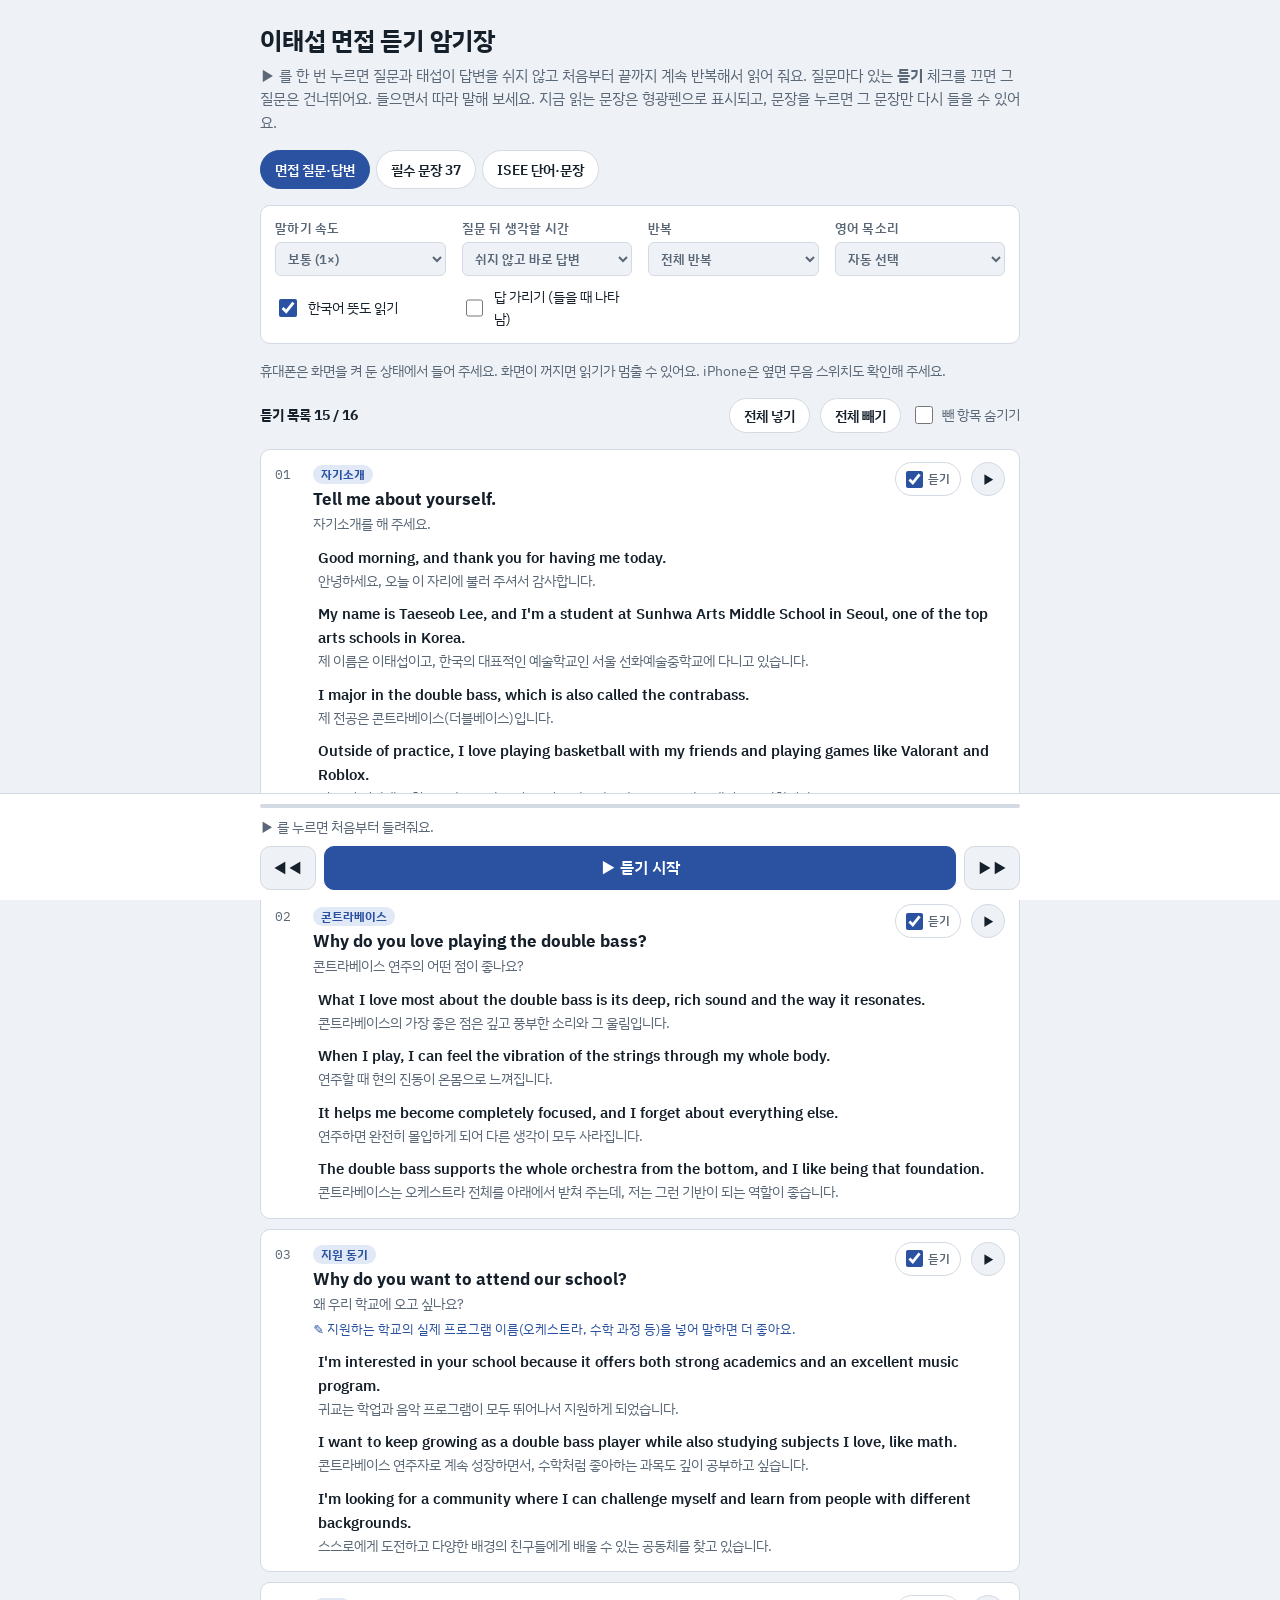
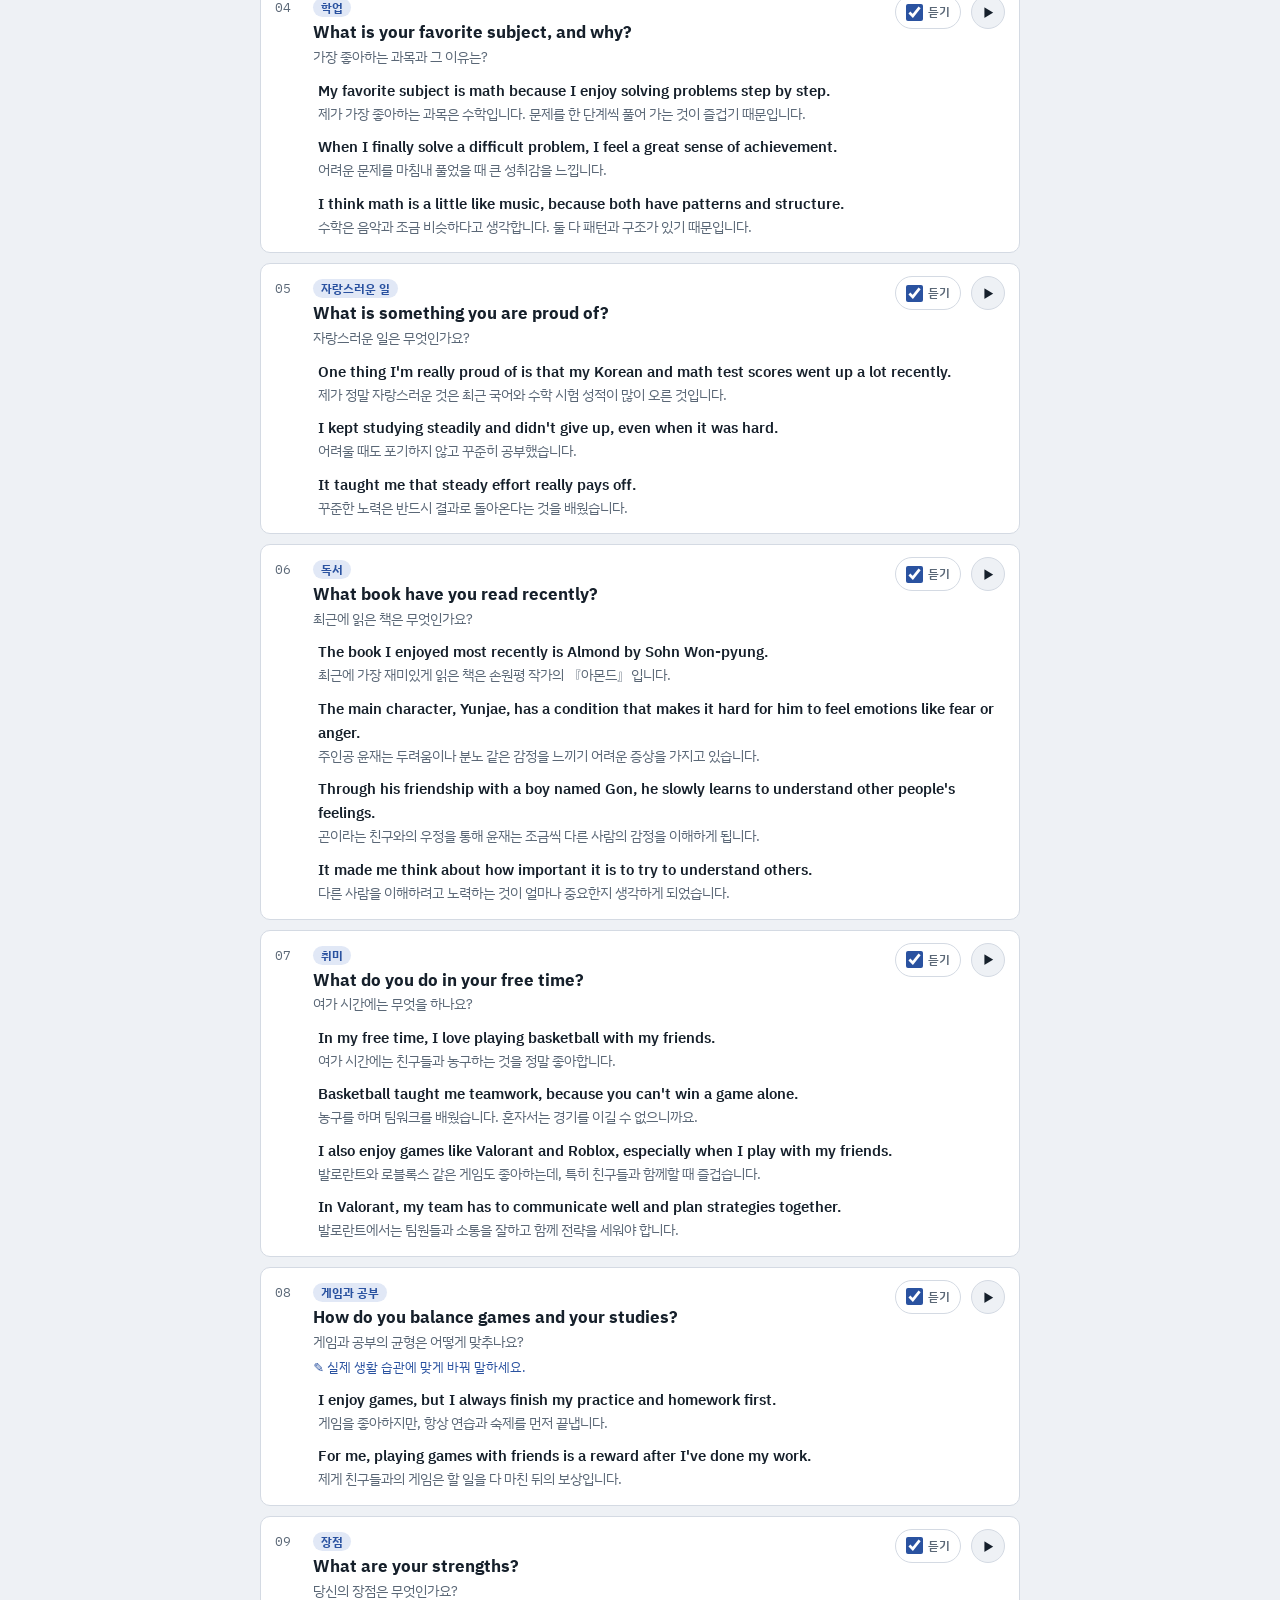
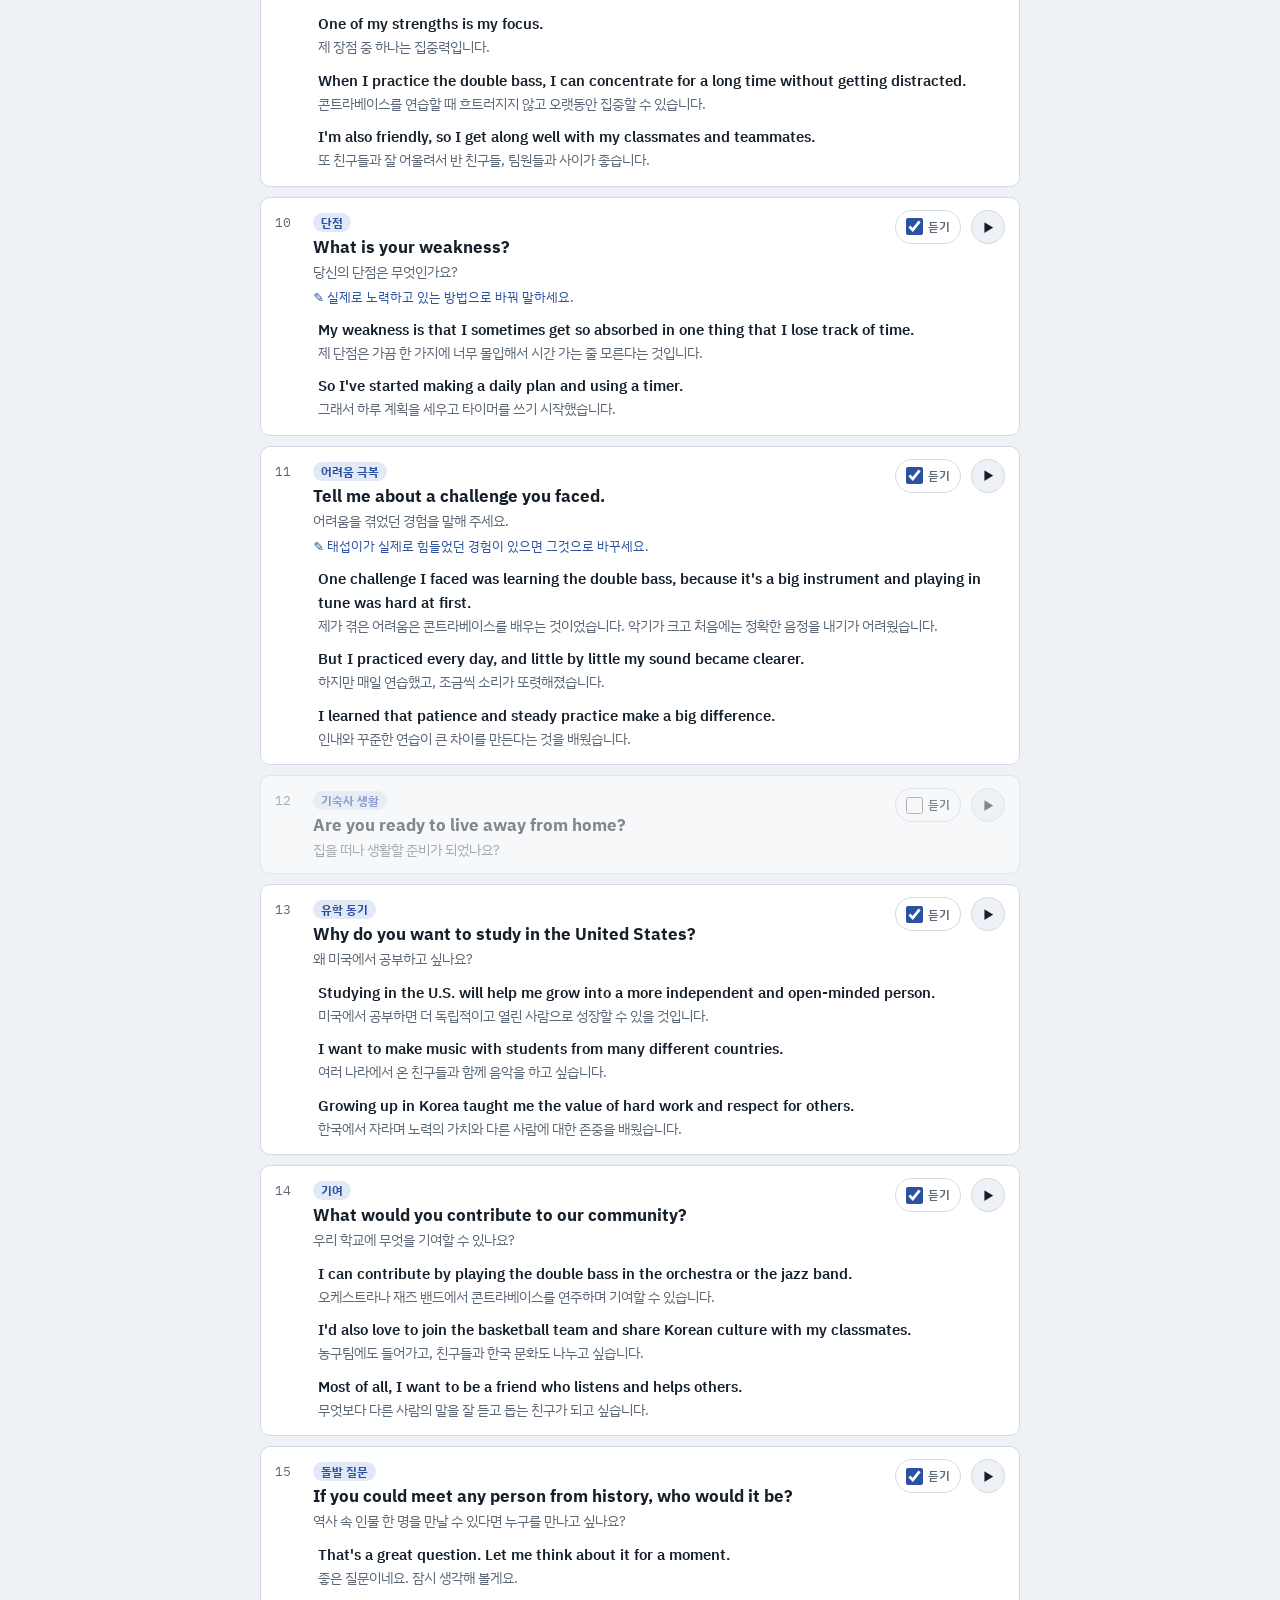
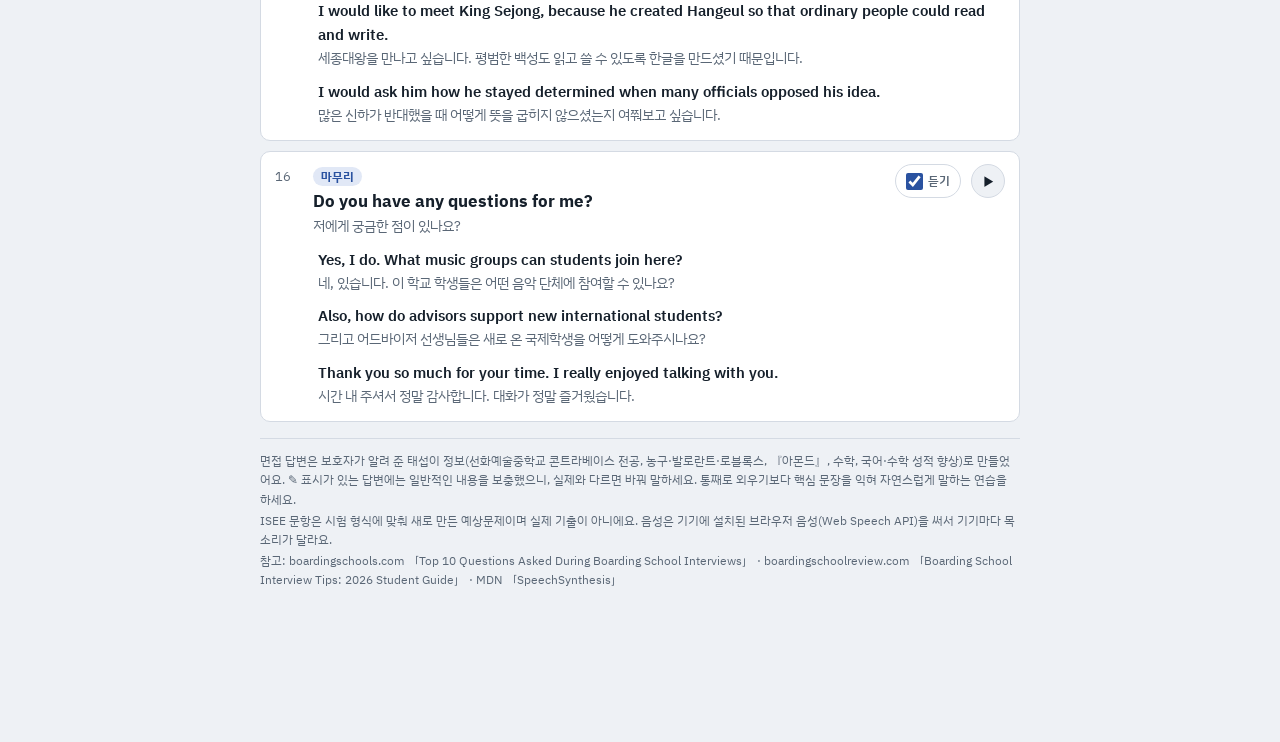
==== commit 5e0ac94a: "Let the student choose which questions to hear - Remove the roommate question; the boarding question" ====
--- a/listen.html
+++ b/listen.html
@@ -74,7 +74,8 @@
 .tag { margin-right: 6px; font-size: 0.72rem; font-weight: 700; color: var(--accent); background: var(--accent-soft); padding: 1px 8px; border-radius: 999px; white-space: nowrap; }
 .q { flex: 1; min-width: 0; }
 .q .en { font-weight: 700; font-size: 1.05rem; }
-.play-one { margin-left: auto; flex: none; border: 1px solid var(--line); background: var(--bg); border-radius: 999px; width: 34px; height: 34px; display: grid; place-items: center; font-size: 0.8rem; }
+.card-head .toggle { margin-left: auto; }
+.play-one { flex: none; border: 1px solid var(--line); background: var(--bg); border-radius: 999px; width: 34px; height: 34px; display: grid; place-items: center; font-size: 0.8rem; }
 .lines { display: grid; gap: 6px; padding-left: calc(2.2em + 10px); }
 .line { border-radius: 6px; padding: 2px 6px; margin: 0 -6px; cursor: pointer; }
 .line .en, .q .en { display: block; }
@@ -83,6 +84,17 @@
 .speaking { background: var(--mark); color: var(--mark-ink); }
 .speaking .ko { color: inherit; opacity: 0.8; }
 .note { display: block; margin-top: 4px; font-size: 0.8rem; color: var(--accent); }
+.listbar { display: flex; flex-wrap: wrap; align-items: center; gap: 8px 10px; font-size: 0.88rem; }
+.listbar .count { font-weight: 700; margin-right: auto; }
+.listbar button { border: 1px solid var(--line); background: var(--surface); border-radius: 999px; padding: 6px 14px; font-weight: 600; font-size: 0.85rem; }
+.listbar .check { display: flex; align-items: center; gap: 6px; color: var(--muted); }
+.listbar .check input { width: 18px; height: 18px; accent-color: var(--accent); }
+.toggle { flex: none; display: flex; align-items: center; gap: 5px; font-size: 0.78rem; font-weight: 600; color: var(--muted); border: 1px solid var(--line); border-radius: 999px; padding: 0 10px; height: 34px; cursor: pointer; }
+.toggle input { width: 17px; height: 17px; margin: 0; accent-color: var(--accent); }
+.card.off { opacity: 0.5; }
+.card.off .lines { display: none; }
+.card.off .toggle { color: var(--ink); }
+.hide-off .card.off { display: none; }
 .word { font-size: 1.15rem; font-weight: 700; letter-spacing: 0.01em; }
 .hide-ans .lines .line:not(.revealed) .en { filter: blur(6px); user-select: none; }
 .hide-ans .lines .line:not(.revealed) .ko { filter: blur(4px); }
@@ -107,7 +119,7 @@
 <div class="wrap">
   <header>
     <h1>이태섭 면접 듣기 암기장</h1>
-    <p class="lead">▶ 를 한 번 누르면 질문과 태섭이 답변을 쉬지 않고 처음부터 끝까지 계속 반복해서 읽어 줘요. 들으면서 따라 말해 보세요. 지금 읽는 문장은 형광펜으로 표시되고, 문장을 누르면 그 문장만 다시 들을 수 있어요.</p>
+    <p class="lead">▶ 를 한 번 누르면 질문과 태섭이 답변을 쉬지 않고 처음부터 끝까지 계속 반복해서 읽어 줘요. 질문마다 있는 <b>듣기</b> 체크를 끄면 그 질문은 건너뛰어요. 들으면서 따라 말해 보세요. 지금 읽는 문장은 형광펜으로 표시되고, 문장을 누르면 그 문장만 다시 들을 수 있어요.</p>
   </header>
 
   <nav class="tabs" role="tablist" aria-label="학습 자료">
@@ -150,6 +162,13 @@
 
   <p id="ttsNotice" class="notice">휴대폰은 화면을 켜 둔 상태에서 들어 주세요. 화면이 꺼지면 읽기가 멈출 수 있어요. iPhone은 옆면 무음 스위치도 확인해 주세요.</p>
 
+  <div class="listbar" aria-label="듣기 목록 관리">
+    <span id="count" class="count"></span>
+    <button id="allOn" type="button">전체 넣기</button>
+    <button id="allOff" type="button">전체 빼기</button>
+    <label class="check" for="hideOff"><input id="hideOff" type="checkbox"> 뺀 항목 숨기기</label>
+  </div>
+
   <main id="list" class="list" aria-live="off"></main>
 
   <footer class="src">
@@ -172,7 +191,7 @@
 </div>
 
 <script>
-const DATA = {"qa": [{"tag": "자기소개", "q": {"en": "Tell me about yourself.", "ko": "자기소개를 해 주세요."}, "note": "", "lines": [{"en": "Good morning, and thank you for having me today.", "ko": "안녕하세요, 오늘 이 자리에 불러 주셔서 감사합니다."}, {"en": "My name is Taeseob Lee, and I'm a student at Sunhwa Arts Middle School in Seoul, one of the top arts schools in Korea.", "ko": "제 이름은 이태섭이고, 한국의 대표적인 예술학교인 서울 선화예술중학교에 다니고 있습니다."}, {"en": "I major in the double bass, which is also called the contrabass.", "ko": "제 전공은 콘트라베이스(더블베이스)입니다."}, {"en": "Outside of practice, I love playing basketball with my friends and playing games like Valorant and Roblox.", "ko": "연습 외 시간에는 친구들과 농구하는 것, 그리고 발로란트와 로블록스 같은 게임을 좋아합니다."}, {"en": "I would describe myself as a focused and friendly person.", "ko": "저는 집중력이 좋고 친구들과 잘 어울리는 사람이라고 생각합니다."}]}, {"tag": "콘트라베이스", "q": {"en": "Why do you love playing the double bass?", "ko": "콘트라베이스 연주의 어떤 점이 좋나요?"}, "note": "", "lines": [{"en": "What I love most about the double bass is its deep, rich sound and the way it resonates.", "ko": "콘트라베이스의 가장 좋은 점은 깊고 풍부한 소리와 그 울림입니다."}, {"en": "When I play, I can feel the vibration of the strings through my whole body.", "ko": "연주할 때 현의 진동이 온몸으로 느껴집니다."}, {"en": "It helps me become completely focused, and I forget about everything else.", "ko": "연주하면 완전히 몰입하게 되어 다른 생각이 모두 사라집니다."}, {"en": "The double bass supports the whole orchestra from the bottom, and I like being that foundation.", "ko": "콘트라베이스는 오케스트라 전체를 아래에서 받쳐 주는데, 저는 그런 기반이 되는 역할이 좋습니다."}]}, {"tag": "지원 동기", "q": {"en": "Why do you want to attend our school?", "ko": "왜 우리 학교에 오고 싶나요?"}, "note": "✎ 지원하는 학교의 실제 프로그램 이름(오케스트라, 수학 과정 등)을 넣어 말하면 더 좋아요.", "lines": [{"en": "I'm interested in your school because it offers both strong academics and an excellent music program.", "ko": "귀교는 학업과 음악 프로그램이 모두 뛰어나서 지원하게 되었습니다."}, {"en": "I want to keep growing as a double bass player while also studying subjects I love, like math.", "ko": "콘트라베이스 연주자로 계속 성장하면서, 수학처럼 좋아하는 과목도 깊이 공부하고 싶습니다."}, {"en": "I'm looking for a community where I can challenge myself and learn from people with different backgrounds.", "ko": "스스로에게 도전하고 다양한 배경의 친구들에게 배울 수 있는 공동체를 찾고 있습니다."}]}, {"tag": "학업", "q": {"en": "What is your favorite subject, and why?", "ko": "가장 좋아하는 과목과 그 이유는?"}, "note": "", "lines": [{"en": "My favorite subject is math because I enjoy solving problems step by step.", "ko": "제가 가장 좋아하는 과목은 수학입니다. 문제를 한 단계씩 풀어 가는 것이 즐겁기 때문입니다."}, {"en": "When I finally solve a difficult problem, I feel a great sense of achievement.", "ko": "어려운 문제를 마침내 풀었을 때 큰 성취감을 느낍니다."}, {"en": "I think math is a little like music, because both have patterns and structure.", "ko": "수학은 음악과 조금 비슷하다고 생각합니다. 둘 다 패턴과 구조가 있기 때문입니다."}]}, {"tag": "자랑스러운 일", "q": {"en": "What is something you are proud of?", "ko": "자랑스러운 일은 무엇인가요?"}, "note": "", "lines": [{"en": "One thing I'm really proud of is that my Korean and math test scores went up a lot recently.", "ko": "제가 정말 자랑스러운 것은 최근 국어와 수학 시험 성적이 많이 오른 것입니다."}, {"en": "I kept studying steadily and didn't give up, even when it was hard.", "ko": "어려울 때도 포기하지 않고 꾸준히 공부했습니다."}, {"en": "It taught me that steady effort really pays off.", "ko": "꾸준한 노력은 반드시 결과로 돌아온다는 것을 배웠습니다."}]}, {"tag": "독서", "q": {"en": "What book have you read recently?", "ko": "최근에 읽은 책은 무엇인가요?"}, "note": "", "lines": [{"en": "The book I enjoyed most recently is Almond by Sohn Won-pyung.", "ko": "최근에 가장 재미있게 읽은 책은 손원평 작가의 『아몬드』입니다."}, {"en": "The main character, Yunjae, has a condition that makes it hard for him to feel emotions like fear or anger.", "ko": "주인공 윤재는 두려움이나 분노 같은 감정을 느끼기 어려운 증상을 가지고 있습니다."}, {"en": "Through his friendship with a boy named Gon, he slowly learns to understand other people's feelings.", "ko": "곤이라는 친구와의 우정을 통해 윤재는 조금씩 다른 사람의 감정을 이해하게 됩니다."}, {"en": "It made me think about how important it is to try to understand others.", "ko": "다른 사람을 이해하려고 노력하는 것이 얼마나 중요한지 생각하게 되었습니다."}]}, {"tag": "취미", "q": {"en": "What do you do in your free time?", "ko": "여가 시간에는 무엇을 하나요?"}, "note": "", "lines": [{"en": "In my free time, I love playing basketball with my friends.", "ko": "여가 시간에는 친구들과 농구하는 것을 정말 좋아합니다."}, {"en": "Basketball taught me teamwork, because you can't win a game alone.", "ko": "농구를 하며 팀워크를 배웠습니다. 혼자서는 경기를 이길 수 없으니까요."}, {"en": "I also enjoy games like Valorant and Roblox, especially when I play with my friends.", "ko": "발로란트와 로블록스 같은 게임도 좋아하는데, 특히 친구들과 함께할 때 즐겁습니다."}, {"en": "In Valorant, my team has to communicate well and plan strategies together.", "ko": "발로란트에서는 팀원들과 소통을 잘하고 함께 전략을 세워야 합니다."}]}, {"tag": "게임과 공부", "q": {"en": "How do you balance games and your studies?", "ko": "게임과 공부의 균형은 어떻게 맞추나요?"}, "note": "✎ 실제 생활 습관에 맞게 바꿔 말하세요.", "lines": [{"en": "I enjoy games, but I always finish my practice and homework first.", "ko": "게임을 좋아하지만, 항상 연습과 숙제를 먼저 끝냅니다."}, {"en": "For me, playing games with friends is a reward after I've done my work.", "ko": "제게 친구들과의 게임은 할 일을 다 마친 뒤의 보상입니다."}]}, {"tag": "장점", "q": {"en": "What are your strengths?", "ko": "당신의 장점은 무엇인가요?"}, "note": "", "lines": [{"en": "One of my strengths is my focus.", "ko": "제 장점 중 하나는 집중력입니다."}, {"en": "When I practice the double bass, I can concentrate for a long time without getting distracted.", "ko": "콘트라베이스를 연습할 때 흐트러지지 않고 오랫동안 집중할 수 있습니다."}, {"en": "I'm also friendly, so I get along well with my classmates and teammates.", "ko": "또 친구들과 잘 어울려서 반 친구들, 팀원들과 사이가 좋습니다."}]}, {"tag": "단점", "q": {"en": "What is your weakness?", "ko": "당신의 단점은 무엇인가요?"}, "note": "✎ 실제로 노력하고 있는 방법으로 바꿔 말하세요.", "lines": [{"en": "My weakness is that I sometimes get so absorbed in one thing that I lose track of time.", "ko": "제 단점은 가끔 한 가지에 너무 몰입해서 시간 가는 줄 모른다는 것입니다."}, {"en": "So I've started making a daily plan and using a timer.", "ko": "그래서 하루 계획을 세우고 타이머를 쓰기 시작했습니다."}]}, {"tag": "어려움 극복", "q": {"en": "Tell me about a challenge you faced.", "ko": "어려움을 겪었던 경험을 말해 주세요."}, "note": "✎ 태섭이가 실제로 힘들었던 경험이 있으면 그것으로 바꾸세요.", "lines": [{"en": "One challenge I faced was learning the double bass, because it's a big instrument and playing in tune was hard at first.", "ko": "제가 겪은 어려움은 콘트라베이스를 배우는 것이었습니다. 악기가 크고 처음에는 정확한 음정을 내기가 어려웠습니다."}, {"en": "But I practiced every day, and little by little my sound became clearer.", "ko": "하지만 매일 연습했고, 조금씩 소리가 또렷해졌습니다."}, {"en": "I learned that patience and steady practice make a big difference.", "ko": "인내와 꾸준한 연습이 큰 차이를 만든다는 것을 배웠습니다."}]}, {"tag": "기숙사 생활", "q": {"en": "Are you ready to live away from home?", "ko": "집을 떠나 생활할 준비가 되었나요?"}, "note": "", "lines": [{"en": "Yes. At my arts middle school, I've learned to manage my own practice schedule and responsibilities.", "ko": "네. 예술중학교에 다니면서 연습 일정과 해야 할 일을 스스로 관리하는 법을 배웠습니다."}, {"en": "I make friends easily, so I think I'll enjoy living with other students.", "ko": "친구를 쉽게 사귀는 편이라 다른 학생들과 함께 사는 것이 즐거울 것 같습니다."}, {"en": "If I feel homesick, I'll talk to my advisor and stay busy with music and basketball.", "ko": "향수병이 생기면 어드바이저 선생님과 이야기하고, 음악과 농구로 바쁘게 지낼 거예요."}]}, {"tag": "룸메이트", "q": {"en": "How would you get along with a roommate?", "ko": "룸메이트와는 어떻게 지낼 건가요?"}, "note": "", "lines": [{"en": "I think sharing a room is a good chance to learn about compromise and respect.", "ko": "방을 함께 쓰는 것은 양보와 존중을 배울 좋은 기회라고 생각합니다."}, {"en": "If we had different habits, I would talk honestly and make simple rules together.", "ko": "생활 습관이 다르다면 솔직하게 이야기하고 간단한 규칙을 함께 정하겠습니다."}]}, {"tag": "유학 동기", "q": {"en": "Why do you want to study in the United States?", "ko": "왜 미국에서 공부하고 싶나요?"}, "note": "", "lines": [{"en": "Studying in the U.S. will help me grow into a more independent and open-minded person.", "ko": "미국에서 공부하면 더 독립적이고 열린 사람으로 성장할 수 있을 것입니다."}, {"en": "I want to make music with students from many different countries.", "ko": "여러 나라에서 온 친구들과 함께 음악을 하고 싶습니다."}, {"en": "Growing up in Korea taught me the value of hard work and respect for others.", "ko": "한국에서 자라며 노력의 가치와 다른 사람에 대한 존중을 배웠습니다."}]}, {"tag": "기여", "q": {"en": "What would you contribute to our community?", "ko": "우리 학교에 무엇을 기여할 수 있나요?"}, "note": "", "lines": [{"en": "I can contribute by playing the double bass in the orchestra or the jazz band.", "ko": "오케스트라나 재즈 밴드에서 콘트라베이스를 연주하며 기여할 수 있습니다."}, {"en": "I'd also love to join the basketball team and share Korean culture with my classmates.", "ko": "농구팀에도 들어가고, 친구들과 한국 문화도 나누고 싶습니다."}, {"en": "Most of all, I want to be a friend who listens and helps others.", "ko": "무엇보다 다른 사람의 말을 잘 듣고 돕는 친구가 되고 싶습니다."}]}, {"tag": "돌발 질문", "q": {"en": "If you could meet any person from history, who would it be?", "ko": "역사 속 인물 한 명을 만날 수 있다면 누구를 만나고 싶나요?"}, "note": "", "lines": [{"en": "That's a great question. Let me think about it for a moment.", "ko": "좋은 질문이네요. 잠시 생각해 볼게요."}, {"en": "I would like to meet King Sejong, because he created Hangeul so that ordinary people could read and write.", "ko": "세종대왕을 만나고 싶습니다. 평범한 백성도 읽고 쓸 수 있도록 한글을 만드셨기 때문입니다."}, {"en": "I would ask him how he stayed determined when many officials opposed his idea.", "ko": "많은 신하가 반대했을 때 어떻게 뜻을 굽히지 않으셨는지 여쭤보고 싶습니다."}]}, {"tag": "마무리", "q": {"en": "Do you have any questions for me?", "ko": "저에게 궁금한 점이 있나요?"}, "note": "", "lines": [{"en": "Yes, I do. What music groups can students join here?", "ko": "네, 있습니다. 이 학교 학생들은 어떤 음악 단체에 참여할 수 있나요?"}, {"en": "Also, how do advisors support new international students?", "ko": "그리고 어드바이저 선생님들은 새로 온 국제학생을 어떻게 도와주시나요?"}, {"en": "Thank you so much for your time. I really enjoyed talking with you.", "ko": "시간 내 주셔서 정말 감사합니다. 대화가 정말 즐거웠습니다."}]}], "sentences": [{"group": "1. 첫인사 · 자기소개", "lines": [{"en": "Good morning. Thank you for having me today.", "ko": "안녕하세요. 오늘 이 자리에 불러 주셔서 감사합니다.", "show": "Good morning. Thank you for having me today."}]}, {"group": "1. 첫인사 · 자기소개", "lines": [{"en": "My name is blank, and I'm in blank grade at blank School in Seoul.", "ko": "제 이름은 ___이고, 서울 ___학교 ___학년입니다.", "show": "My name is ___, and I'm in ___ grade at ___ School in Seoul."}]}, {"group": "1. 첫인사 · 자기소개", "lines": [{"en": "I would describe myself as a curious person who loves asking \"why.\"", "ko": "저는 '왜?'라고 묻기를 좋아하는 호기심 많은 사람이라고 생각합니다.", "show": "I would describe myself as a curious person who loves asking \"why.\""}]}, {"group": "1. 첫인사 · 자기소개", "lines": [{"en": "Outside of class, I spend most of my time blank.", "ko": "수업 외 시간에는 대부분 ___을 하며 보냅니다.", "show": "Outside of class, I spend most of my time ___."}]}, {"group": "1. 첫인사 · 자기소개", "lines": [{"en": "People who know me well would say I'm blank and blank, because blank.", "ko": "저를 잘 아는 사람들은 제가 ___하고 ___하다고 말할 거예요. 왜냐하면 ___.", "show": "People who know me well would say I'm ___ and ___, because ___."}]}, {"group": "2. 지원 동기", "lines": [{"en": "I'm interested in your school because of its blank program.", "ko": "귀교의 ___ 프로그램 때문에 지원하게 되었습니다.", "show": "I'm interested in your school because of its ___ program."}]}, {"group": "2. 지원 동기", "lines": [{"en": "When I visited the campus, I was impressed by blank.", "ko": "캠퍼스를 방문했을 때 ___이 정말 인상 깊었습니다.", "show": "When I visited the campus, I was impressed by ___."}]}, {"group": "2. 지원 동기", "lines": [{"en": "I'm looking for a community where I can challenge myself and learn from people with different backgrounds.", "ko": "스스로에게 도전하고 다양한 배경의 친구들에게 배울 수 있는 공동체를 찾고 있습니다.", "show": "I'm looking for a community where I can challenge myself and learn from people with different backgrounds."}]}, {"group": "2. 지원 동기", "lines": [{"en": "I believe I can contribute to your school by blank.", "ko": "저는 ___을 통해 학교에 기여할 수 있다고 생각합니다.", "show": "I believe I can contribute to your school by ___."}]}, {"group": "3. 학업", "lines": [{"en": "My favorite subject is blank because blank.", "ko": "제가 가장 좋아하는 과목은 ___입니다. 왜냐하면 ___.", "show": "My favorite subject is ___ because ___."}]}, {"group": "3. 학업", "lines": [{"en": "The subject I find most challenging is blank, but I've improved by blank.", "ko": "가장 어려운 과목은 ___이지만, ___을 하면서 실력이 늘었습니다.", "show": "The subject I find most challenging is ___, but I've improved by ___."}]}, {"group": "3. 학업", "lines": [{"en": "Recently, I read blank, and it made me think about blank.", "ko": "최근에 ___을 읽었는데, ___에 대해 생각해 보게 되었습니다.", "show": "Recently, I read ___, and it made me think about ___."}]}, {"group": "3. 학업", "lines": [{"en": "I enjoy projects where I can work with others and come up with creative solutions.", "ko": "다른 사람과 협력해 창의적인 해결책을 찾는 프로젝트를 좋아합니다.", "show": "I enjoy projects where I can work with others and come up with creative solutions."}]}, {"group": "4. 활동 · 관심사", "lines": [{"en": "I've been playing blank for blank years.", "ko": "저는 ___을 ___년 동안 해 왔습니다.", "show": "I've been playing ___ for ___ years."}]}, {"group": "4. 활동 · 관심사", "lines": [{"en": "One thing I'm really proud of is blank.", "ko": "제가 정말 자랑스럽게 생각하는 것은 ___입니다.", "show": "One thing I'm really proud of is ___."}]}, {"group": "4. 활동 · 관심사", "lines": [{"en": "Through blank, I learned the importance of teamwork and responsibility.", "ko": "___을 통해 팀워크와 책임감의 중요성을 배웠습니다.", "show": "Through ___, I learned the importance of teamwork and responsibility."}]}, {"group": "4. 활동 · 관심사", "lines": [{"en": "I'd love to continue blank at your school and try new activities like blank.", "ko": "귀교에서도 ___을 계속하고, ___ 같은 새로운 활동에도 도전하고 싶습니다.", "show": "I'd love to continue ___ at your school and try new activities like ___."}]}, {"group": "5. 장점 · 단점 · 어려움 극복", "lines": [{"en": "One of my strengths is blank. For example, blank.", "ko": "제 장점 중 하나는 ___입니다. 예를 들어 ___.", "show": "One of my strengths is ___. For example, ___."}]}, {"group": "5. 장점 · 단점 · 어려움 극복", "lines": [{"en": "My weakness is that I sometimes blank, so I've started blank to work on it.", "ko": "제 단점은 가끔 ___한다는 것인데, 이를 고치려고 ___을 시작했습니다.", "show": "My weakness is that I sometimes ___, so I've started ___ to work on it."}]}, {"group": "5. 장점 · 단점 · 어려움 극복", "lines": [{"en": "One challenge I faced was blank. At first, I blank, but then I blank.", "ko": "제가 겪은 어려움은 ___이었습니다. 처음에는 ___했지만, 그 후 ___했습니다.", "show": "One challenge I faced was ___. At first, I ___, but then I ___."}]}, {"group": "5. 장점 · 단점 · 어려움 극복", "lines": [{"en": "In the end, blank, and I learned that blank.", "ko": "결국 ___했고, ___라는 것을 배웠습니다.", "show": "In the end, ___, and I learned that ___."}]}, {"group": "6. 기숙사 생활 · 독립성", "lines": [{"en": "I'm ready to live away from home because I've already blank (e.g., attended a summer camp abroad).", "ko": "저는 이미 ___(예: 해외 여름 캠프 참가)을 해 봐서 집을 떠나 생활할 준비가 되어 있습니다.", "show": "I'm ready to live away from home because I've already ___ (e.g., attended a summer camp abroad)."}]}, {"group": "6. 기숙사 생활 · 독립성", "lines": [{"en": "If I feel homesick, I'll talk to my advisor and stay busy with activities.", "ko": "향수병이 생기면 어드바이저 선생님과 이야기하고 활동으로 바쁘게 지낼 거예요.", "show": "If I feel homesick, I'll talk to my advisor and stay busy with activities."}]}, {"group": "6. 기숙사 생활 · 독립성", "lines": [{"en": "I think sharing a room is a great chance to learn about compromise and respect.", "ko": "룸메이트와 방을 함께 쓰는 것은 양보와 존중을 배울 좋은 기회라고 생각합니다.", "show": "I think sharing a room is a great chance to learn about compromise and respect."}]}, {"group": "6. 기숙사 생활 · 독립성", "lines": [{"en": "I manage my time by making a weekly plan and checking it every night.", "ko": "저는 주간 계획을 세우고 매일 밤 확인하면서 시간을 관리합니다.", "show": "I manage my time by making a weekly plan and checking it every night."}]}, {"group": "7. 유학 · 한국 배경", "lines": [{"en": "Studying in the U.S. will help me grow into a more independent and open-minded person.", "ko": "미국에서 공부하면 더 독립적이고 열린 사람으로 성장할 수 있을 것입니다.", "show": "Studying in the U.S. will help me grow into a more independent and open-minded person."}]}, {"group": "7. 유학 · 한국 배경", "lines": [{"en": "Growing up in Korea taught me the value of hard work and respect for others.", "ko": "한국에서 자라며 노력의 가치와 타인에 대한 존중을 배웠습니다.", "show": "Growing up in Korea taught me the value of hard work and respect for others."}]}, {"group": "7. 유학 · 한국 배경", "lines": [{"en": "I'd love to share Korean culture with my classmates, for example through blank.", "ko": "___ 같은 방법으로 친구들과 한국 문화를 나누고 싶습니다.", "show": "I'd love to share Korean culture with my classmates, for example through ___."}]}, {"group": "8. 생각할 시간 벌기 · 되묻기 (가장 중요!)", "lines": [{"en": "That's a great question. Let me think about it for a moment.", "ko": "좋은 질문이네요. 잠시 생각해 볼게요.", "show": "That's a great question. Let me think about it for a moment."}]}, {"group": "8. 생각할 시간 벌기 · 되묻기 (가장 중요!)", "lines": [{"en": "Could you please repeat the question?", "ko": "질문을 다시 한번 말씀해 주시겠어요?", "show": "Could you please repeat the question?"}]}, {"group": "8. 생각할 시간 벌기 · 되묻기 (가장 중요!)", "lines": [{"en": "Just to make sure I understand, do you mean blank?", "ko": "제가 제대로 이해했는지 확인하고 싶은데, ___라는 뜻인가요?", "show": "Just to make sure I understand, do you mean ___?"}]}, {"group": "8. 생각할 시간 벌기 · 되묻기 (가장 중요!)", "lines": [{"en": "I've never thought about that before, but I would say blank.", "ko": "그건 생각해 본 적이 없지만, 제 생각에는 ___입니다.", "show": "I've never thought about that before, but I would say ___."}]}, {"group": "9. 면접관에게 하는 질문", "lines": [{"en": "What do students usually do on weekends?", "ko": "학생들은 주말에 주로 무엇을 하나요?", "show": "What do students usually do on weekends?"}]}, {"group": "9. 면접관에게 하는 질문", "lines": [{"en": "How do advisors support new international students?", "ko": "어드바이저 선생님들은 새로 온 국제학생을 어떻게 도와주시나요?", "show": "How do advisors support new international students?"}]}, {"group": "9. 면접관에게 하는 질문", "lines": [{"en": "What do you think makes students successful here?", "ko": "이 학교에서 잘 해내는 학생들의 공통점은 무엇이라고 생각하세요?", "show": "What do you think makes students successful here?"}]}, {"group": "10. 마무리 인사", "lines": [{"en": "Thank you so much for your time. I really enjoyed talking with you.", "ko": "시간 내 주셔서 정말 감사합니다. 대화가 정말 즐거웠습니다.", "show": "Thank you so much for your time. I really enjoyed talking with you."}]}, {"group": "10. 마무리 인사", "lines": [{"en": "I hope to see you again in the fall.", "ko": "가을에 다시 뵙기를 바랍니다.", "show": "I hope to see you again in the fall."}]}], "isee": [{"group": "Synonyms · 동의어", "tag": "동의어", "title": "Benevolent", "lines": [{"en": "Benevolent means kind.", "ko": "benevolent = 자비로운, 친절한"}]}, {"group": "Synonyms · 동의어", "tag": "동의어", "title": "Meticulous", "lines": [{"en": "Meticulous means careful and precise.", "ko": "meticulous = 꼼꼼한, 세심한"}]}, {"group": "Synonyms · 동의어", "tag": "동의어", "title": "Reluctant", "lines": [{"en": "Reluctant means unwilling.", "ko": "reluctant = 꺼리는, 내키지 않는"}]}, {"group": "Synonyms · 동의어", "tag": "동의어", "title": "Candid", "lines": [{"en": "Candid means honest.", "ko": "candid = 솔직한"}]}, {"group": "Synonyms · 동의어", "tag": "동의어", "title": "Diligent", "lines": [{"en": "Diligent means hardworking.", "ko": "diligent = 부지런한"}]}, {"group": "Synonyms · 동의어", "tag": "동의어", "title": "Scarce", "lines": [{"en": "Scarce means rare.", "ko": "scarce = 드문, 부족한"}]}, {"group": "Synonyms · 동의어", "tag": "동의어", "title": "Feeble", "lines": [{"en": "Feeble means weak.", "ko": "feeble = 연약한, 힘없는"}]}, {"group": "Synonyms · 동의어", "tag": "동의어", "title": "Elated", "lines": [{"en": "Elated means overjoyed.", "ko": "elated = 크게 기뻐하는"}]}, {"group": "Synonyms · 동의어", "tag": "동의어", "title": "Obsolete", "lines": [{"en": "Obsolete means outdated.", "ko": "obsolete = 구식의, 더 이상 쓰이지 않는"}]}, {"group": "Synonyms · 동의어", "tag": "동의어", "title": "Tranquil", "lines": [{"en": "Tranquil means calm.", "ko": "tranquil = 고요한, 평온한"}]}, {"group": "Synonyms · 동의어", "tag": "동의어", "title": "Hostile", "lines": [{"en": "Hostile means unfriendly.", "ko": "hostile = 적대적인"}]}, {"group": "Synonyms · 동의어", "tag": "동의어", "title": "Abundant", "lines": [{"en": "Abundant means plentiful.", "ko": "abundant = 풍부한"}]}, {"group": "Synonyms · 동의어", "tag": "동의어", "title": "Frugal", "lines": [{"en": "Frugal means thrifty.", "ko": "frugal = 검소한, 알뜰한"}]}, {"group": "Synonyms · 동의어", "tag": "동의어", "title": "Vivid", "lines": [{"en": "Vivid means bright.", "ko": "vivid = 선명한, 생생한"}]}, {"group": "Synonyms · 동의어", "tag": "동의어", "title": "Concise", "lines": [{"en": "Concise means brief.", "ko": "concise = 간결한"}]}, {"group": "Sentence Completion · 빈칸 완성 (정답 넣은 문장)", "tag": "빈칸 완성", "lines": [{"en": "Because the hikers had exhausted their water supply early in the day, they were thirsty by afternoon.", "ko": "등산객들은 일찍 물을 다 써 버려서 오후에는 목이 말랐다."}]}, {"group": "Sentence Completion · 빈칸 완성 (정답 넣은 문장)", "tag": "빈칸 완성", "lines": [{"en": "Maria was known for her persistence; she never gave up, even when a problem took hours to solve.", "ko": "마리아는 끈기로 유명했다. 문제를 푸는 데 몇 시간이 걸려도 결코 포기하지 않았다."}]}, {"group": "Sentence Completion · 빈칸 완성 (정답 넣은 문장)", "tag": "빈칸 완성", "lines": [{"en": "The museum's new exhibit was so popular that visitors waited in line for over an hour to see it.", "ko": "박물관의 새 전시는 인기가 너무 많아서 관람객들이 한 시간 넘게 줄을 서서 기다렸다."}]}, {"group": "Sentence Completion · 빈칸 완성 (정답 넣은 문장)", "tag": "빈칸 완성", "lines": [{"en": "Although the instructions seemed confusing at first, they became clear once the teacher showed an example.", "ko": "설명은 처음엔 헷갈려 보였지만, 선생님이 예시를 보여 주자 명확해졌다."}]}, {"group": "Sentence Completion · 빈칸 완성 (정답 넣은 문장)", "tag": "빈칸 완성", "lines": [{"en": "The scientist remained cautious about the results, refusing to celebrate until the experiment had been repeated.", "ko": "그 과학자는 결과에 대해 신중했고, 실험을 다시 해 보기 전까지는 축하하지 않았다."}]}, {"group": "Sentence Completion · 빈칸 완성 (정답 넣은 문장)", "tag": "빈칸 완성", "lines": [{"en": "The sleepy town grew into a busy city after the railroad was built.", "ko": "한적한 마을은 철도가 놓인 뒤 번화한 도시로 성장했다."}]}, {"group": "Sentence Completion · 빈칸 완성 (정답 넣은 문장)", "tag": "빈칸 완성", "lines": [{"en": "Rather than conceal his mistake, Leo admitted it and apologized.", "ko": "레오는 실수를 숨기는 대신 인정하고 사과했다."}]}, {"group": "Sentence Completion · 빈칸 완성 (정답 넣은 문장)", "tag": "빈칸 완성", "lines": [{"en": "The speaker's argument was convincing, supported by evidence and clear reasoning.", "ko": "연사의 주장은 증거와 명확한 논리로 뒷받침되어 설득력이 있었다."}]}, {"group": "Sentence Completion · 빈칸 완성 (정답 넣은 문장)", "tag": "빈칸 완성", "lines": [{"en": "Ancient pottery is fragile, so archaeologists handle it with great care.", "ko": "고대 도자기는 깨지기 쉬워서 고고학자들은 매우 조심스럽게 다룬다."}]}, {"group": "Sentence Completion · 빈칸 완성 (정답 넣은 문장)", "tag": "빈칸 완성", "lines": [{"en": "The coach praised the team not only for winning but also for showing respect toward their opponents.", "ko": "코치는 팀이 이긴 것뿐 아니라 상대 팀을 존중한 것도 칭찬했다."}]}]};
+const DATA = {"qa": [{"tag": "자기소개", "q": {"en": "Tell me about yourself.", "ko": "자기소개를 해 주세요."}, "note": "", "off": false, "lines": [{"en": "Good morning, and thank you for having me today.", "ko": "안녕하세요, 오늘 이 자리에 불러 주셔서 감사합니다."}, {"en": "My name is Taeseob Lee, and I'm a student at Sunhwa Arts Middle School in Seoul, one of the top arts schools in Korea.", "ko": "제 이름은 이태섭이고, 한국의 대표적인 예술학교인 서울 선화예술중학교에 다니고 있습니다."}, {"en": "I major in the double bass, which is also called the contrabass.", "ko": "제 전공은 콘트라베이스(더블베이스)입니다."}, {"en": "Outside of practice, I love playing basketball with my friends and playing games like Valorant and Roblox.", "ko": "연습 외 시간에는 친구들과 농구하는 것, 그리고 발로란트와 로블록스 같은 게임을 좋아합니다."}, {"en": "I would describe myself as a focused and friendly person.", "ko": "저는 집중력이 좋고 친구들과 잘 어울리는 사람이라고 생각합니다."}]}, {"tag": "콘트라베이스", "q": {"en": "Why do you love playing the double bass?", "ko": "콘트라베이스 연주의 어떤 점이 좋나요?"}, "note": "", "off": false, "lines": [{"en": "What I love most about the double bass is its deep, rich sound and the way it resonates.", "ko": "콘트라베이스의 가장 좋은 점은 깊고 풍부한 소리와 그 울림입니다."}, {"en": "When I play, I can feel the vibration of the strings through my whole body.", "ko": "연주할 때 현의 진동이 온몸으로 느껴집니다."}, {"en": "It helps me become completely focused, and I forget about everything else.", "ko": "연주하면 완전히 몰입하게 되어 다른 생각이 모두 사라집니다."}, {"en": "The double bass supports the whole orchestra from the bottom, and I like being that foundation.", "ko": "콘트라베이스는 오케스트라 전체를 아래에서 받쳐 주는데, 저는 그런 기반이 되는 역할이 좋습니다."}]}, {"tag": "지원 동기", "q": {"en": "Why do you want to attend our school?", "ko": "왜 우리 학교에 오고 싶나요?"}, "note": "✎ 지원하는 학교의 실제 프로그램 이름(오케스트라, 수학 과정 등)을 넣어 말하면 더 좋아요.", "off": false, "lines": [{"en": "I'm interested in your school because it offers both strong academics and an excellent music program.", "ko": "귀교는 학업과 음악 프로그램이 모두 뛰어나서 지원하게 되었습니다."}, {"en": "I want to keep growing as a double bass player while also studying subjects I love, like math.", "ko": "콘트라베이스 연주자로 계속 성장하면서, 수학처럼 좋아하는 과목도 깊이 공부하고 싶습니다."}, {"en": "I'm looking for a community where I can challenge myself and learn from people with different backgrounds.", "ko": "스스로에게 도전하고 다양한 배경의 친구들에게 배울 수 있는 공동체를 찾고 있습니다."}]}, {"tag": "학업", "q": {"en": "What is your favorite subject, and why?", "ko": "가장 좋아하는 과목과 그 이유는?"}, "note": "", "off": false, "lines": [{"en": "My favorite subject is math because I enjoy solving problems step by step.", "ko": "제가 가장 좋아하는 과목은 수학입니다. 문제를 한 단계씩 풀어 가는 것이 즐겁기 때문입니다."}, {"en": "When I finally solve a difficult problem, I feel a great sense of achievement.", "ko": "어려운 문제를 마침내 풀었을 때 큰 성취감을 느낍니다."}, {"en": "I think math is a little like music, because both have patterns and structure.", "ko": "수학은 음악과 조금 비슷하다고 생각합니다. 둘 다 패턴과 구조가 있기 때문입니다."}]}, {"tag": "자랑스러운 일", "q": {"en": "What is something you are proud of?", "ko": "자랑스러운 일은 무엇인가요?"}, "note": "", "off": false, "lines": [{"en": "One thing I'm really proud of is that my Korean and math test scores went up a lot recently.", "ko": "제가 정말 자랑스러운 것은 최근 국어와 수학 시험 성적이 많이 오른 것입니다."}, {"en": "I kept studying steadily and didn't give up, even when it was hard.", "ko": "어려울 때도 포기하지 않고 꾸준히 공부했습니다."}, {"en": "It taught me that steady effort really pays off.", "ko": "꾸준한 노력은 반드시 결과로 돌아온다는 것을 배웠습니다."}]}, {"tag": "독서", "q": {"en": "What book have you read recently?", "ko": "최근에 읽은 책은 무엇인가요?"}, "note": "", "off": false, "lines": [{"en": "The book I enjoyed most recently is Almond by Sohn Won-pyung.", "ko": "최근에 가장 재미있게 읽은 책은 손원평 작가의 『아몬드』입니다."}, {"en": "The main character, Yunjae, has a condition that makes it hard for him to feel emotions like fear or anger.", "ko": "주인공 윤재는 두려움이나 분노 같은 감정을 느끼기 어려운 증상을 가지고 있습니다."}, {"en": "Through his friendship with a boy named Gon, he slowly learns to understand other people's feelings.", "ko": "곤이라는 친구와의 우정을 통해 윤재는 조금씩 다른 사람의 감정을 이해하게 됩니다."}, {"en": "It made me think about how important it is to try to understand others.", "ko": "다른 사람을 이해하려고 노력하는 것이 얼마나 중요한지 생각하게 되었습니다."}]}, {"tag": "취미", "q": {"en": "What do you do in your free time?", "ko": "여가 시간에는 무엇을 하나요?"}, "note": "", "off": false, "lines": [{"en": "In my free time, I love playing basketball with my friends.", "ko": "여가 시간에는 친구들과 농구하는 것을 정말 좋아합니다."}, {"en": "Basketball taught me teamwork, because you can't win a game alone.", "ko": "농구를 하며 팀워크를 배웠습니다. 혼자서는 경기를 이길 수 없으니까요."}, {"en": "I also enjoy games like Valorant and Roblox, especially when I play with my friends.", "ko": "발로란트와 로블록스 같은 게임도 좋아하는데, 특히 친구들과 함께할 때 즐겁습니다."}, {"en": "In Valorant, my team has to communicate well and plan strategies together.", "ko": "발로란트에서는 팀원들과 소통을 잘하고 함께 전략을 세워야 합니다."}]}, {"tag": "게임과 공부", "q": {"en": "How do you balance games and your studies?", "ko": "게임과 공부의 균형은 어떻게 맞추나요?"}, "note": "✎ 실제 생활 습관에 맞게 바꿔 말하세요.", "off": false, "lines": [{"en": "I enjoy games, but I always finish my practice and homework first.", "ko": "게임을 좋아하지만, 항상 연습과 숙제를 먼저 끝냅니다."}, {"en": "For me, playing games with friends is a reward after I've done my work.", "ko": "제게 친구들과의 게임은 할 일을 다 마친 뒤의 보상입니다."}]}, {"tag": "장점", "q": {"en": "What are your strengths?", "ko": "당신의 장점은 무엇인가요?"}, "note": "", "off": false, "lines": [{"en": "One of my strengths is my focus.", "ko": "제 장점 중 하나는 집중력입니다."}, {"en": "When I practice the double bass, I can concentrate for a long time without getting distracted.", "ko": "콘트라베이스를 연습할 때 흐트러지지 않고 오랫동안 집중할 수 있습니다."}, {"en": "I'm also friendly, so I get along well with my classmates and teammates.", "ko": "또 친구들과 잘 어울려서 반 친구들, 팀원들과 사이가 좋습니다."}]}, {"tag": "단점", "q": {"en": "What is your weakness?", "ko": "당신의 단점은 무엇인가요?"}, "note": "✎ 실제로 노력하고 있는 방법으로 바꿔 말하세요.", "off": false, "lines": [{"en": "My weakness is that I sometimes get so absorbed in one thing that I lose track of time.", "ko": "제 단점은 가끔 한 가지에 너무 몰입해서 시간 가는 줄 모른다는 것입니다."}, {"en": "So I've started making a daily plan and using a timer.", "ko": "그래서 하루 계획을 세우고 타이머를 쓰기 시작했습니다."}]}, {"tag": "어려움 극복", "q": {"en": "Tell me about a challenge you faced.", "ko": "어려움을 겪었던 경험을 말해 주세요."}, "note": "✎ 태섭이가 실제로 힘들었던 경험이 있으면 그것으로 바꾸세요.", "off": false, "lines": [{"en": "One challenge I faced was learning the double bass, because it's a big instrument and playing in tune was hard at first.", "ko": "제가 겪은 어려움은 콘트라베이스를 배우는 것이었습니다. 악기가 크고 처음에는 정확한 음정을 내기가 어려웠습니다."}, {"en": "But I practiced every day, and little by little my sound became clearer.", "ko": "하지만 매일 연습했고, 조금씩 소리가 또렷해졌습니다."}, {"en": "I learned that patience and steady practice make a big difference.", "ko": "인내와 꾸준한 연습이 큰 차이를 만든다는 것을 배웠습니다."}]}, {"tag": "기숙사 생활", "q": {"en": "Are you ready to live away from home?", "ko": "집을 떠나 생활할 준비가 되었나요?"}, "note": "", "off": true, "lines": [{"en": "Yes. At my arts middle school, I've learned to manage my own practice schedule and responsibilities.", "ko": "네. 예술중학교에 다니면서 연습 일정과 해야 할 일을 스스로 관리하는 법을 배웠습니다."}, {"en": "I make friends easily, so I think I'll enjoy living with other students.", "ko": "친구를 쉽게 사귀는 편이라 다른 학생들과 함께 사는 것이 즐거울 것 같습니다."}, {"en": "If I feel homesick, I'll talk to my advisor and stay busy with music and basketball.", "ko": "향수병이 생기면 어드바이저 선생님과 이야기하고, 음악과 농구로 바쁘게 지낼 거예요."}]}, {"tag": "유학 동기", "q": {"en": "Why do you want to study in the United States?", "ko": "왜 미국에서 공부하고 싶나요?"}, "note": "", "off": false, "lines": [{"en": "Studying in the U.S. will help me grow into a more independent and open-minded person.", "ko": "미국에서 공부하면 더 독립적이고 열린 사람으로 성장할 수 있을 것입니다."}, {"en": "I want to make music with students from many different countries.", "ko": "여러 나라에서 온 친구들과 함께 음악을 하고 싶습니다."}, {"en": "Growing up in Korea taught me the value of hard work and respect for others.", "ko": "한국에서 자라며 노력의 가치와 다른 사람에 대한 존중을 배웠습니다."}]}, {"tag": "기여", "q": {"en": "What would you contribute to our community?", "ko": "우리 학교에 무엇을 기여할 수 있나요?"}, "note": "", "off": false, "lines": [{"en": "I can contribute by playing the double bass in the orchestra or the jazz band.", "ko": "오케스트라나 재즈 밴드에서 콘트라베이스를 연주하며 기여할 수 있습니다."}, {"en": "I'd also love to join the basketball team and share Korean culture with my classmates.", "ko": "농구팀에도 들어가고, 친구들과 한국 문화도 나누고 싶습니다."}, {"en": "Most of all, I want to be a friend who listens and helps others.", "ko": "무엇보다 다른 사람의 말을 잘 듣고 돕는 친구가 되고 싶습니다."}]}, {"tag": "돌발 질문", "q": {"en": "If you could meet any person from history, who would it be?", "ko": "역사 속 인물 한 명을 만날 수 있다면 누구를 만나고 싶나요?"}, "note": "", "off": false, "lines": [{"en": "That's a great question. Let me think about it for a moment.", "ko": "좋은 질문이네요. 잠시 생각해 볼게요."}, {"en": "I would like to meet King Sejong, because he created Hangeul so that ordinary people could read and write.", "ko": "세종대왕을 만나고 싶습니다. 평범한 백성도 읽고 쓸 수 있도록 한글을 만드셨기 때문입니다."}, {"en": "I would ask him how he stayed determined when many officials opposed his idea.", "ko": "많은 신하가 반대했을 때 어떻게 뜻을 굽히지 않으셨는지 여쭤보고 싶습니다."}]}, {"tag": "마무리", "q": {"en": "Do you have any questions for me?", "ko": "저에게 궁금한 점이 있나요?"}, "note": "", "off": false, "lines": [{"en": "Yes, I do. What music groups can students join here?", "ko": "네, 있습니다. 이 학교 학생들은 어떤 음악 단체에 참여할 수 있나요?"}, {"en": "Also, how do advisors support new international students?", "ko": "그리고 어드바이저 선생님들은 새로 온 국제학생을 어떻게 도와주시나요?"}, {"en": "Thank you so much for your time. I really enjoyed talking with you.", "ko": "시간 내 주셔서 정말 감사합니다. 대화가 정말 즐거웠습니다."}]}], "sentences": [{"group": "1. 첫인사 · 자기소개", "lines": [{"en": "Good morning. Thank you for having me today.", "ko": "안녕하세요. 오늘 이 자리에 불러 주셔서 감사합니다.", "show": "Good morning. Thank you for having me today."}]}, {"group": "1. 첫인사 · 자기소개", "lines": [{"en": "My name is blank, and I'm in blank grade at blank School in Seoul.", "ko": "제 이름은 ___이고, 서울 ___학교 ___학년입니다.", "show": "My name is ___, and I'm in ___ grade at ___ School in Seoul."}]}, {"group": "1. 첫인사 · 자기소개", "lines": [{"en": "I would describe myself as a curious person who loves asking \"why.\"", "ko": "저는 '왜?'라고 묻기를 좋아하는 호기심 많은 사람이라고 생각합니다.", "show": "I would describe myself as a curious person who loves asking \"why.\""}]}, {"group": "1. 첫인사 · 자기소개", "lines": [{"en": "Outside of class, I spend most of my time blank.", "ko": "수업 외 시간에는 대부분 ___을 하며 보냅니다.", "show": "Outside of class, I spend most of my time ___."}]}, {"group": "1. 첫인사 · 자기소개", "lines": [{"en": "People who know me well would say I'm blank and blank, because blank.", "ko": "저를 잘 아는 사람들은 제가 ___하고 ___하다고 말할 거예요. 왜냐하면 ___.", "show": "People who know me well would say I'm ___ and ___, because ___."}]}, {"group": "2. 지원 동기", "lines": [{"en": "I'm interested in your school because of its blank program.", "ko": "귀교의 ___ 프로그램 때문에 지원하게 되었습니다.", "show": "I'm interested in your school because of its ___ program."}]}, {"group": "2. 지원 동기", "lines": [{"en": "When I visited the campus, I was impressed by blank.", "ko": "캠퍼스를 방문했을 때 ___이 정말 인상 깊었습니다.", "show": "When I visited the campus, I was impressed by ___."}]}, {"group": "2. 지원 동기", "lines": [{"en": "I'm looking for a community where I can challenge myself and learn from people with different backgrounds.", "ko": "스스로에게 도전하고 다양한 배경의 친구들에게 배울 수 있는 공동체를 찾고 있습니다.", "show": "I'm looking for a community where I can challenge myself and learn from people with different backgrounds."}]}, {"group": "2. 지원 동기", "lines": [{"en": "I believe I can contribute to your school by blank.", "ko": "저는 ___을 통해 학교에 기여할 수 있다고 생각합니다.", "show": "I believe I can contribute to your school by ___."}]}, {"group": "3. 학업", "lines": [{"en": "My favorite subject is blank because blank.", "ko": "제가 가장 좋아하는 과목은 ___입니다. 왜냐하면 ___.", "show": "My favorite subject is ___ because ___."}]}, {"group": "3. 학업", "lines": [{"en": "The subject I find most challenging is blank, but I've improved by blank.", "ko": "가장 어려운 과목은 ___이지만, ___을 하면서 실력이 늘었습니다.", "show": "The subject I find most challenging is ___, but I've improved by ___."}]}, {"group": "3. 학업", "lines": [{"en": "Recently, I read blank, and it made me think about blank.", "ko": "최근에 ___을 읽었는데, ___에 대해 생각해 보게 되었습니다.", "show": "Recently, I read ___, and it made me think about ___."}]}, {"group": "3. 학업", "lines": [{"en": "I enjoy projects where I can work with others and come up with creative solutions.", "ko": "다른 사람과 협력해 창의적인 해결책을 찾는 프로젝트를 좋아합니다.", "show": "I enjoy projects where I can work with others and come up with creative solutions."}]}, {"group": "4. 활동 · 관심사", "lines": [{"en": "I've been playing blank for blank years.", "ko": "저는 ___을 ___년 동안 해 왔습니다.", "show": "I've been playing ___ for ___ years."}]}, {"group": "4. 활동 · 관심사", "lines": [{"en": "One thing I'm really proud of is blank.", "ko": "제가 정말 자랑스럽게 생각하는 것은 ___입니다.", "show": "One thing I'm really proud of is ___."}]}, {"group": "4. 활동 · 관심사", "lines": [{"en": "Through blank, I learned the importance of teamwork and responsibility.", "ko": "___을 통해 팀워크와 책임감의 중요성을 배웠습니다.", "show": "Through ___, I learned the importance of teamwork and responsibility."}]}, {"group": "4. 활동 · 관심사", "lines": [{"en": "I'd love to continue blank at your school and try new activities like blank.", "ko": "귀교에서도 ___을 계속하고, ___ 같은 새로운 활동에도 도전하고 싶습니다.", "show": "I'd love to continue ___ at your school and try new activities like ___."}]}, {"group": "5. 장점 · 단점 · 어려움 극복", "lines": [{"en": "One of my strengths is blank. For example, blank.", "ko": "제 장점 중 하나는 ___입니다. 예를 들어 ___.", "show": "One of my strengths is ___. For example, ___."}]}, {"group": "5. 장점 · 단점 · 어려움 극복", "lines": [{"en": "My weakness is that I sometimes blank, so I've started blank to work on it.", "ko": "제 단점은 가끔 ___한다는 것인데, 이를 고치려고 ___을 시작했습니다.", "show": "My weakness is that I sometimes ___, so I've started ___ to work on it."}]}, {"group": "5. 장점 · 단점 · 어려움 극복", "lines": [{"en": "One challenge I faced was blank. At first, I blank, but then I blank.", "ko": "제가 겪은 어려움은 ___이었습니다. 처음에는 ___했지만, 그 후 ___했습니다.", "show": "One challenge I faced was ___. At first, I ___, but then I ___."}]}, {"group": "5. 장점 · 단점 · 어려움 극복", "lines": [{"en": "In the end, blank, and I learned that blank.", "ko": "결국 ___했고, ___라는 것을 배웠습니다.", "show": "In the end, ___, and I learned that ___."}]}, {"group": "6. 기숙사 생활 · 독립성", "lines": [{"en": "I'm ready to live away from home because I've already blank (e.g., attended a summer camp abroad).", "ko": "저는 이미 ___(예: 해외 여름 캠프 참가)을 해 봐서 집을 떠나 생활할 준비가 되어 있습니다.", "show": "I'm ready to live away from home because I've already ___ (e.g., attended a summer camp abroad)."}]}, {"group": "6. 기숙사 생활 · 독립성", "lines": [{"en": "If I feel homesick, I'll talk to my advisor and stay busy with activities.", "ko": "향수병이 생기면 어드바이저 선생님과 이야기하고 활동으로 바쁘게 지낼 거예요.", "show": "If I feel homesick, I'll talk to my advisor and stay busy with activities."}]}, {"group": "6. 기숙사 생활 · 독립성", "lines": [{"en": "I think sharing a room is a great chance to learn about compromise and respect.", "ko": "룸메이트와 방을 함께 쓰는 것은 양보와 존중을 배울 좋은 기회라고 생각합니다.", "show": "I think sharing a room is a great chance to learn about compromise and respect."}]}, {"group": "6. 기숙사 생활 · 독립성", "lines": [{"en": "I manage my time by making a weekly plan and checking it every night.", "ko": "저는 주간 계획을 세우고 매일 밤 확인하면서 시간을 관리합니다.", "show": "I manage my time by making a weekly plan and checking it every night."}]}, {"group": "7. 유학 · 한국 배경", "lines": [{"en": "Studying in the U.S. will help me grow into a more independent and open-minded person.", "ko": "미국에서 공부하면 더 독립적이고 열린 사람으로 성장할 수 있을 것입니다.", "show": "Studying in the U.S. will help me grow into a more independent and open-minded person."}]}, {"group": "7. 유학 · 한국 배경", "lines": [{"en": "Growing up in Korea taught me the value of hard work and respect for others.", "ko": "한국에서 자라며 노력의 가치와 타인에 대한 존중을 배웠습니다.", "show": "Growing up in Korea taught me the value of hard work and respect for others."}]}, {"group": "7. 유학 · 한국 배경", "lines": [{"en": "I'd love to share Korean culture with my classmates, for example through blank.", "ko": "___ 같은 방법으로 친구들과 한국 문화를 나누고 싶습니다.", "show": "I'd love to share Korean culture with my classmates, for example through ___."}]}, {"group": "8. 생각할 시간 벌기 · 되묻기 (가장 중요!)", "lines": [{"en": "That's a great question. Let me think about it for a moment.", "ko": "좋은 질문이네요. 잠시 생각해 볼게요.", "show": "That's a great question. Let me think about it for a moment."}]}, {"group": "8. 생각할 시간 벌기 · 되묻기 (가장 중요!)", "lines": [{"en": "Could you please repeat the question?", "ko": "질문을 다시 한번 말씀해 주시겠어요?", "show": "Could you please repeat the question?"}]}, {"group": "8. 생각할 시간 벌기 · 되묻기 (가장 중요!)", "lines": [{"en": "Just to make sure I understand, do you mean blank?", "ko": "제가 제대로 이해했는지 확인하고 싶은데, ___라는 뜻인가요?", "show": "Just to make sure I understand, do you mean ___?"}]}, {"group": "8. 생각할 시간 벌기 · 되묻기 (가장 중요!)", "lines": [{"en": "I've never thought about that before, but I would say blank.", "ko": "그건 생각해 본 적이 없지만, 제 생각에는 ___입니다.", "show": "I've never thought about that before, but I would say ___."}]}, {"group": "9. 면접관에게 하는 질문", "lines": [{"en": "What do students usually do on weekends?", "ko": "학생들은 주말에 주로 무엇을 하나요?", "show": "What do students usually do on weekends?"}]}, {"group": "9. 면접관에게 하는 질문", "lines": [{"en": "How do advisors support new international students?", "ko": "어드바이저 선생님들은 새로 온 국제학생을 어떻게 도와주시나요?", "show": "How do advisors support new international students?"}]}, {"group": "9. 면접관에게 하는 질문", "lines": [{"en": "What do you think makes students successful here?", "ko": "이 학교에서 잘 해내는 학생들의 공통점은 무엇이라고 생각하세요?", "show": "What do you think makes students successful here?"}]}, {"group": "10. 마무리 인사", "lines": [{"en": "Thank you so much for your time. I really enjoyed talking with you.", "ko": "시간 내 주셔서 정말 감사합니다. 대화가 정말 즐거웠습니다.", "show": "Thank you so much for your time. I really enjoyed talking with you."}]}, {"group": "10. 마무리 인사", "lines": [{"en": "I hope to see you again in the fall.", "ko": "가을에 다시 뵙기를 바랍니다.", "show": "I hope to see you again in the fall."}]}], "isee": [{"group": "Synonyms · 동의어", "tag": "동의어", "title": "Benevolent", "lines": [{"en": "Benevolent means kind.", "ko": "benevolent = 자비로운, 친절한"}]}, {"group": "Synonyms · 동의어", "tag": "동의어", "title": "Meticulous", "lines": [{"en": "Meticulous means careful and precise.", "ko": "meticulous = 꼼꼼한, 세심한"}]}, {"group": "Synonyms · 동의어", "tag": "동의어", "title": "Reluctant", "lines": [{"en": "Reluctant means unwilling.", "ko": "reluctant = 꺼리는, 내키지 않는"}]}, {"group": "Synonyms · 동의어", "tag": "동의어", "title": "Candid", "lines": [{"en": "Candid means honest.", "ko": "candid = 솔직한"}]}, {"group": "Synonyms · 동의어", "tag": "동의어", "title": "Diligent", "lines": [{"en": "Diligent means hardworking.", "ko": "diligent = 부지런한"}]}, {"group": "Synonyms · 동의어", "tag": "동의어", "title": "Scarce", "lines": [{"en": "Scarce means rare.", "ko": "scarce = 드문, 부족한"}]}, {"group": "Synonyms · 동의어", "tag": "동의어", "title": "Feeble", "lines": [{"en": "Feeble means weak.", "ko": "feeble = 연약한, 힘없는"}]}, {"group": "Synonyms · 동의어", "tag": "동의어", "title": "Elated", "lines": [{"en": "Elated means overjoyed.", "ko": "elated = 크게 기뻐하는"}]}, {"group": "Synonyms · 동의어", "tag": "동의어", "title": "Obsolete", "lines": [{"en": "Obsolete means outdated.", "ko": "obsolete = 구식의, 더 이상 쓰이지 않는"}]}, {"group": "Synonyms · 동의어", "tag": "동의어", "title": "Tranquil", "lines": [{"en": "Tranquil means calm.", "ko": "tranquil = 고요한, 평온한"}]}, {"group": "Synonyms · 동의어", "tag": "동의어", "title": "Hostile", "lines": [{"en": "Hostile means unfriendly.", "ko": "hostile = 적대적인"}]}, {"group": "Synonyms · 동의어", "tag": "동의어", "title": "Abundant", "lines": [{"en": "Abundant means plentiful.", "ko": "abundant = 풍부한"}]}, {"group": "Synonyms · 동의어", "tag": "동의어", "title": "Frugal", "lines": [{"en": "Frugal means thrifty.", "ko": "frugal = 검소한, 알뜰한"}]}, {"group": "Synonyms · 동의어", "tag": "동의어", "title": "Vivid", "lines": [{"en": "Vivid means bright.", "ko": "vivid = 선명한, 생생한"}]}, {"group": "Synonyms · 동의어", "tag": "동의어", "title": "Concise", "lines": [{"en": "Concise means brief.", "ko": "concise = 간결한"}]}, {"group": "Sentence Completion · 빈칸 완성 (정답 넣은 문장)", "tag": "빈칸 완성", "lines": [{"en": "Because the hikers had exhausted their water supply early in the day, they were thirsty by afternoon.", "ko": "등산객들은 일찍 물을 다 써 버려서 오후에는 목이 말랐다."}]}, {"group": "Sentence Completion · 빈칸 완성 (정답 넣은 문장)", "tag": "빈칸 완성", "lines": [{"en": "Maria was known for her persistence; she never gave up, even when a problem took hours to solve.", "ko": "마리아는 끈기로 유명했다. 문제를 푸는 데 몇 시간이 걸려도 결코 포기하지 않았다."}]}, {"group": "Sentence Completion · 빈칸 완성 (정답 넣은 문장)", "tag": "빈칸 완성", "lines": [{"en": "The museum's new exhibit was so popular that visitors waited in line for over an hour to see it.", "ko": "박물관의 새 전시는 인기가 너무 많아서 관람객들이 한 시간 넘게 줄을 서서 기다렸다."}]}, {"group": "Sentence Completion · 빈칸 완성 (정답 넣은 문장)", "tag": "빈칸 완성", "lines": [{"en": "Although the instructions seemed confusing at first, they became clear once the teacher showed an example.", "ko": "설명은 처음엔 헷갈려 보였지만, 선생님이 예시를 보여 주자 명확해졌다."}]}, {"group": "Sentence Completion · 빈칸 완성 (정답 넣은 문장)", "tag": "빈칸 완성", "lines": [{"en": "The scientist remained cautious about the results, refusing to celebrate until the experiment had been repeated.", "ko": "그 과학자는 결과에 대해 신중했고, 실험을 다시 해 보기 전까지는 축하하지 않았다."}]}, {"group": "Sentence Completion · 빈칸 완성 (정답 넣은 문장)", "tag": "빈칸 완성", "lines": [{"en": "The sleepy town grew into a busy city after the railroad was built.", "ko": "한적한 마을은 철도가 놓인 뒤 번화한 도시로 성장했다."}]}, {"group": "Sentence Completion · 빈칸 완성 (정답 넣은 문장)", "tag": "빈칸 완성", "lines": [{"en": "Rather than conceal his mistake, Leo admitted it and apologized.", "ko": "레오는 실수를 숨기는 대신 인정하고 사과했다."}]}, {"group": "Sentence Completion · 빈칸 완성 (정답 넣은 문장)", "tag": "빈칸 완성", "lines": [{"en": "The speaker's argument was convincing, supported by evidence and clear reasoning.", "ko": "연사의 주장은 증거와 명확한 논리로 뒷받침되어 설득력이 있었다."}]}, {"group": "Sentence Completion · 빈칸 완성 (정답 넣은 문장)", "tag": "빈칸 완성", "lines": [{"en": "Ancient pottery is fragile, so archaeologists handle it with great care.", "ko": "고대 도자기는 깨지기 쉬워서 고고학자들은 매우 조심스럽게 다룬다."}]}, {"group": "Sentence Completion · 빈칸 완성 (정답 넣은 문장)", "tag": "빈칸 완성", "lines": [{"en": "The coach praised the team not only for winning but also for showing respect toward their opponents.", "ko": "코치는 팀이 이긴 것뿐 아니라 상대 팀을 존중한 것도 칭찬했다."}]}]};
 
 (function () {
   const synth = window.speechSynthesis;
@@ -230,8 +249,31 @@
   function escapeAttr(s) { return escapeHtml(s); }
 
   // ---------- 화면 그리기 ----------
+  // ---------- 듣기 목록 (넣기/빼기) ----------
+  let onMap = {}; // 사용자가 바꾼 항목만 저장: { 항목키: true/false }
+  const keyOf = (it) => (it.q ? it.q.en : it.lines[0].en);
+  function loadOn() { try { onMap = JSON.parse(store.get("on:" + tab, "{}")) || {}; } catch (e) { onMap = {}; } }
+  function saveOn() { store.set("on:" + tab, JSON.stringify(onMap)); }
+  function isOn(i) { const k = keyOf(items[i]); return k in onMap ? !!onMap[k] : !items[i].off; }
+  function onList() { return items.map((_, i) => i).filter(isOn); }
+  function firstOn() { const l = onList(); return l.length ? l[0] : -1; }
+  function nextOn(from, dir) {
+    for (let i = from + dir; i >= 0 && i < items.length; i += dir) if (isOn(i)) return i;
+    return -1;
+  }
+  function posText(i) {
+    const l = onList(), p = l.indexOf(i);
+    return p >= 0 ? `${p + 1} / ${l.length}` : `${i + 1}번 (뺀 항목)`;
+  }
+  function updateCount() {
+    $("count").textContent = `듣기 목록 ${onList().length} / ${items.length}`;
+    if (!playing && onList().length && nowLabel.textContent === EMPTY_MSG) nowLabel.textContent = "▶ 를 누르면 들려줘요.";
+  }
+  const EMPTY_MSG = "듣기 목록이 비어 있어요. 들을 항목의 '듣기'를 체크해 주세요.";
+
   function render() {
     items = DATA[tab];
+    loadOn();
     let html = "", lastGroup = null;
     items.forEach((it, i) => {
       if (it.group && it.group !== lastGroup) { html += `<h2 class="group-title">${escapeHtml(it.group)}</h2>`; lastGroup = it.group; }
@@ -240,14 +282,17 @@
         : `<div class="q">${it.tag ? `<span class="tag">${escapeHtml(it.tag)}</span>` : ""}${it.title ? `<span class="word">${escapeHtml(it.title)}</span>` : ""}</div>`;
       const lines = it.lines.map((l, j) =>
         `<div class="line" data-i="${i}" data-j="${j}" tabindex="0"><span class="en">${escapeHtml(l.show || l.en)}</span><span class="ko">${escapeHtml(l.ko)}</span></div>`).join("");
-      html += `<article class="card" id="item-${i}" data-i="${i}">
+      const on = isOn(i);
+      html += `<article class="card${on ? "" : " off"}" id="item-${i}" data-i="${i}">
         <div class="card-head"><span class="num">${String(i + 1).padStart(2, "0")}</span>${head}
+        <label class="toggle" for="on-${tab}-${i}"><input id="on-${tab}-${i}" class="on-box" type="checkbox" data-i="${i}"${on ? " checked" : ""}> 듣기</label>
         <button class="play-one" type="button" data-i="${i}" aria-label="${i + 1}번 듣기">▶</button></div>
         <div class="lines">${lines}</div></article>`;
     });
     listEl.innerHTML = html;
     document.querySelectorAll(".tab").forEach((b) => b.setAttribute("aria-selected", String(b.dataset.tab === tab)));
     applyHide();
+    updateCount();
     updateProgress();
   }
 
@@ -259,7 +304,8 @@
   }
 
   function updateProgress() {
-    bar.style.width = items.length ? ((cur + (playing ? 1 : 0)) / items.length) * 100 + "%" : "0";
+    const l = onList(), p = l.indexOf(cur);
+    bar.style.width = l.length && p >= 0 ? ((p + (playing ? 1 : 0)) / l.length) * 100 + "%" : "0";
   }
 
   // ---------- 음성 ----------
@@ -295,7 +341,7 @@
     clearMarks();
     card.classList.add("now");
     card.scrollIntoView({ block: "center", behavior: matchMedia("(prefers-reduced-motion: reduce)").matches ? "auto" : "smooth" });
-    nowLabel.innerHTML = `<b>${i + 1} / ${items.length}</b> · ${escapeHtml(it.q ? it.q.en : (it.title || it.lines[0].en))}`;
+    nowLabel.innerHTML = `<b>${posText(i)}</b> · ${escapeHtml(it.q ? it.q.en : (it.title || it.lines[0].en))}`;
     updateProgress();
 
     if (it.q) {
@@ -307,7 +353,7 @@
       const t = parseInt(thinkSel.value, 10);
       if (t > 0 && myRun === runId) {
         for (let s = t; s > 0 && myRun === runId; s--) {
-          nowLabel.innerHTML = `<b>${i + 1} / ${items.length}</b> · 직접 답해 보세요… ${s}초`;
+          nowLabel.innerHTML = `<b>${posText(i)}</b> · 직접 답해 보세요… ${s}초`;
           await wait(1000, myRun);
         }
       }
@@ -331,10 +377,16 @@
       if (myRun !== runId) return;
       const mode = repeatSel.value;
       if (mode === "one") continue;
-      if (cur + 1 < items.length) { cur++; continue; }
-      if (mode === "all") { cur = 0; continue; }
+      const nx = nextOn(cur, 1);
+      if (nx >= 0) { cur = nx; continue; }
+      if (mode === "all") {
+        const f = firstOn();
+        if (f < 0) { stop(EMPTY_MSG); return; }
+        cur = f;
+        continue;
+      }
       stop("다 들었어요. ▶ 를 누르면 처음부터 다시 들려줘요.");
-      cur = 0;
+      cur = Math.max(firstOn(), 0);
       return;
     }
   }
@@ -376,15 +428,56 @@
   }
 
   // ---------- 이벤트 ----------
-  playBtn.addEventListener("click", () => (playing ? stop() : start(cur)));
-  $("prevBtn").addEventListener("click", () => { cur = Math.max(0, cur - 1); if (playing) start(cur); else highlightOnly(); });
-  $("nextBtn").addEventListener("click", () => { cur = Math.min(items.length - 1, cur + 1); if (playing) start(cur); else highlightOnly(); });
+  playBtn.addEventListener("click", () => {
+    if (playing) { stop(); return; }
+    let i = isOn(cur) ? cur : nextOn(cur, 1);
+    if (i < 0) i = firstOn();
+    if (i < 0) { nowLabel.textContent = EMPTY_MSG; return; }
+    start(i);
+  });
+  function step(dir) {
+    const i = nextOn(cur, dir);
+    if (i < 0) return;
+    cur = i;
+    if (playing) start(cur); else highlightOnly();
+  }
+  $("prevBtn").addEventListener("click", () => step(-1));
+  $("nextBtn").addEventListener("click", () => step(1));
+
+  // 듣기 체크 켜기/끄기 — 재생 중에도 바로 반영 (다음 항목부터 건너뜀)
+  listEl.addEventListener("change", (e) => {
+    const box = e.target.closest(".on-box");
+    if (!box) return;
+    const i = parseInt(box.dataset.i, 10);
+    onMap[keyOf(items[i])] = box.checked;
+    saveOn();
+    $("item-" + i).classList.toggle("off", !box.checked);
+    updateCount();
+    updateProgress();
+  });
+  function setAll(on) {
+    items.forEach((it) => { onMap[keyOf(it)] = on; });
+    saveOn();
+    document.querySelectorAll(".on-box").forEach((b) => { b.checked = on; });
+    document.querySelectorAll(".card").forEach((c) => c.classList.toggle("off", !on));
+    updateCount();
+    updateProgress();
+  }
+  $("allOn").addEventListener("click", () => setAll(true));
+  $("allOff").addEventListener("click", () => setAll(false));
+  const hideOff = $("hideOff");
+  hideOff.checked = store.get("hideOff", "0") === "1";
+  listEl.classList.toggle("hide-off", hideOff.checked);
+  hideOff.addEventListener("change", () => {
+    store.set("hideOff", hideOff.checked ? "1" : "0");
+    listEl.classList.toggle("hide-off", hideOff.checked);
+  });
   function highlightOnly() {
     clearMarks();
     const card = $("item-" + cur);
     card.classList.add("now");
     card.scrollIntoView({ block: "center" });
-    nowLabel.innerHTML = `<b>${cur + 1} / ${items.length}</b> · ▶ 를 누르면 여기서부터 들려줘요.`;
+    nowLabel.innerHTML = `<b>${posText(cur)}</b> · ▶ 를 누르면 여기서부터 들려줘요.`;
     updateProgress();
   }
   listEl.addEventListener("click", (e) => {
@@ -401,8 +494,9 @@
   function setTab(t, fromHash) {
     if (!DATA[t]) t = "qa";
     if (playing) stop();
-    tab = t; cur = 0;
+    tab = t;
     render();
+    cur = Math.max(firstOn(), 0);
     nowLabel.textContent = "▶ 를 누르면 처음부터 들려줘요.";
     playBtn.textContent = "▶ 듣기 시작";
     if (!fromHash && location.hash !== "#" + t) history.replaceState(null, "", "#" + t);
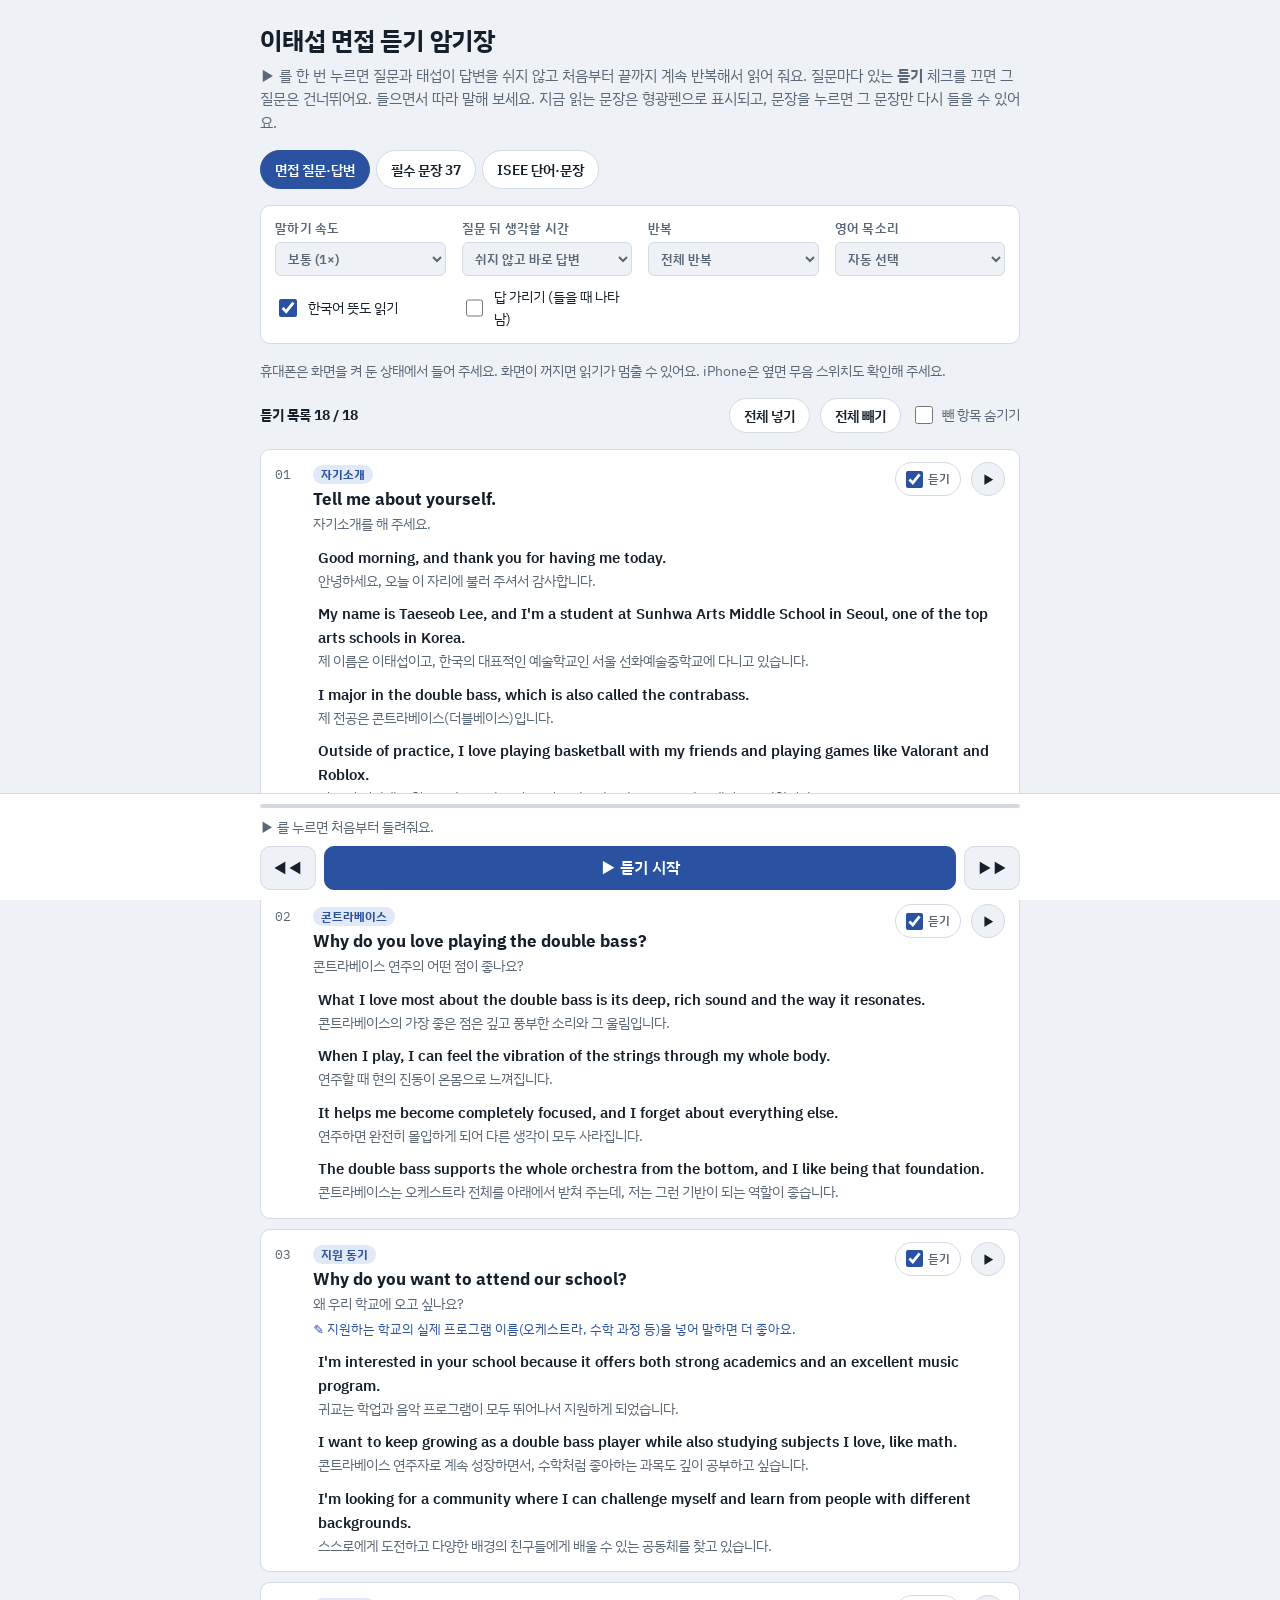
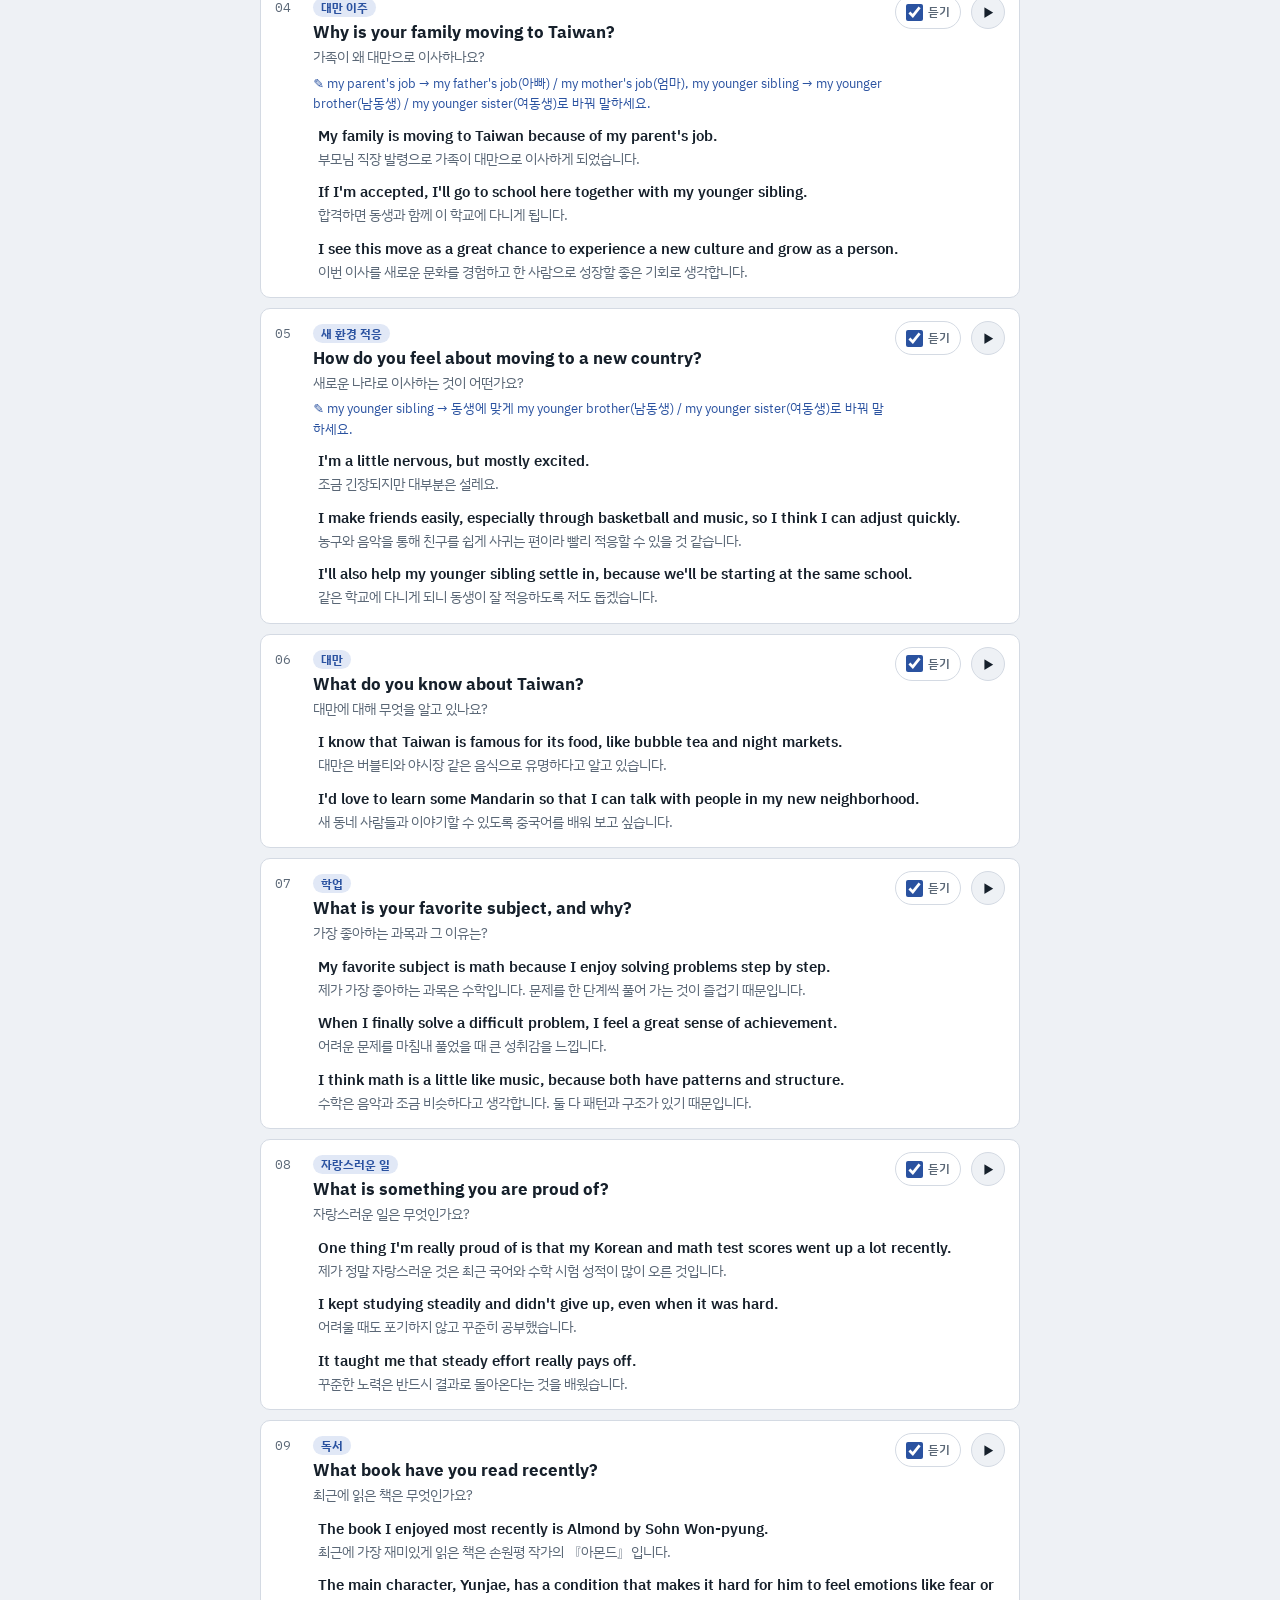
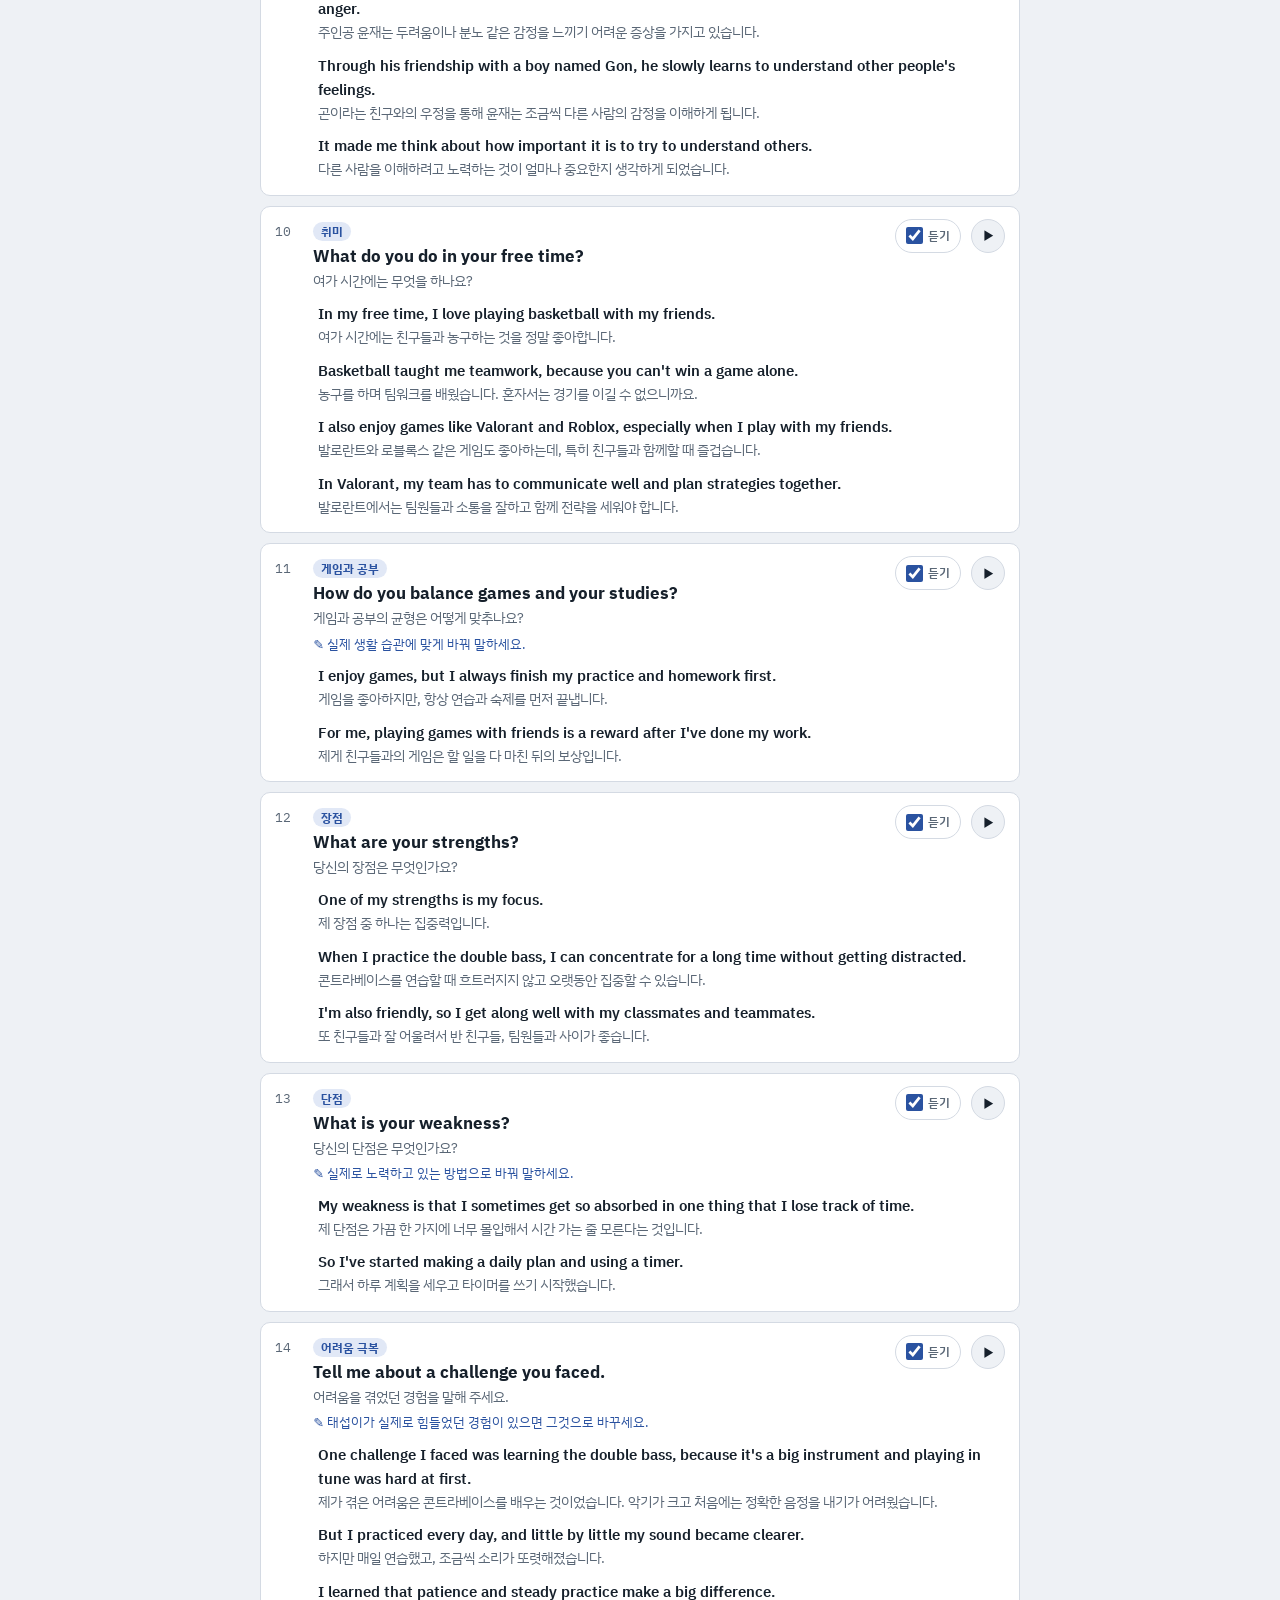
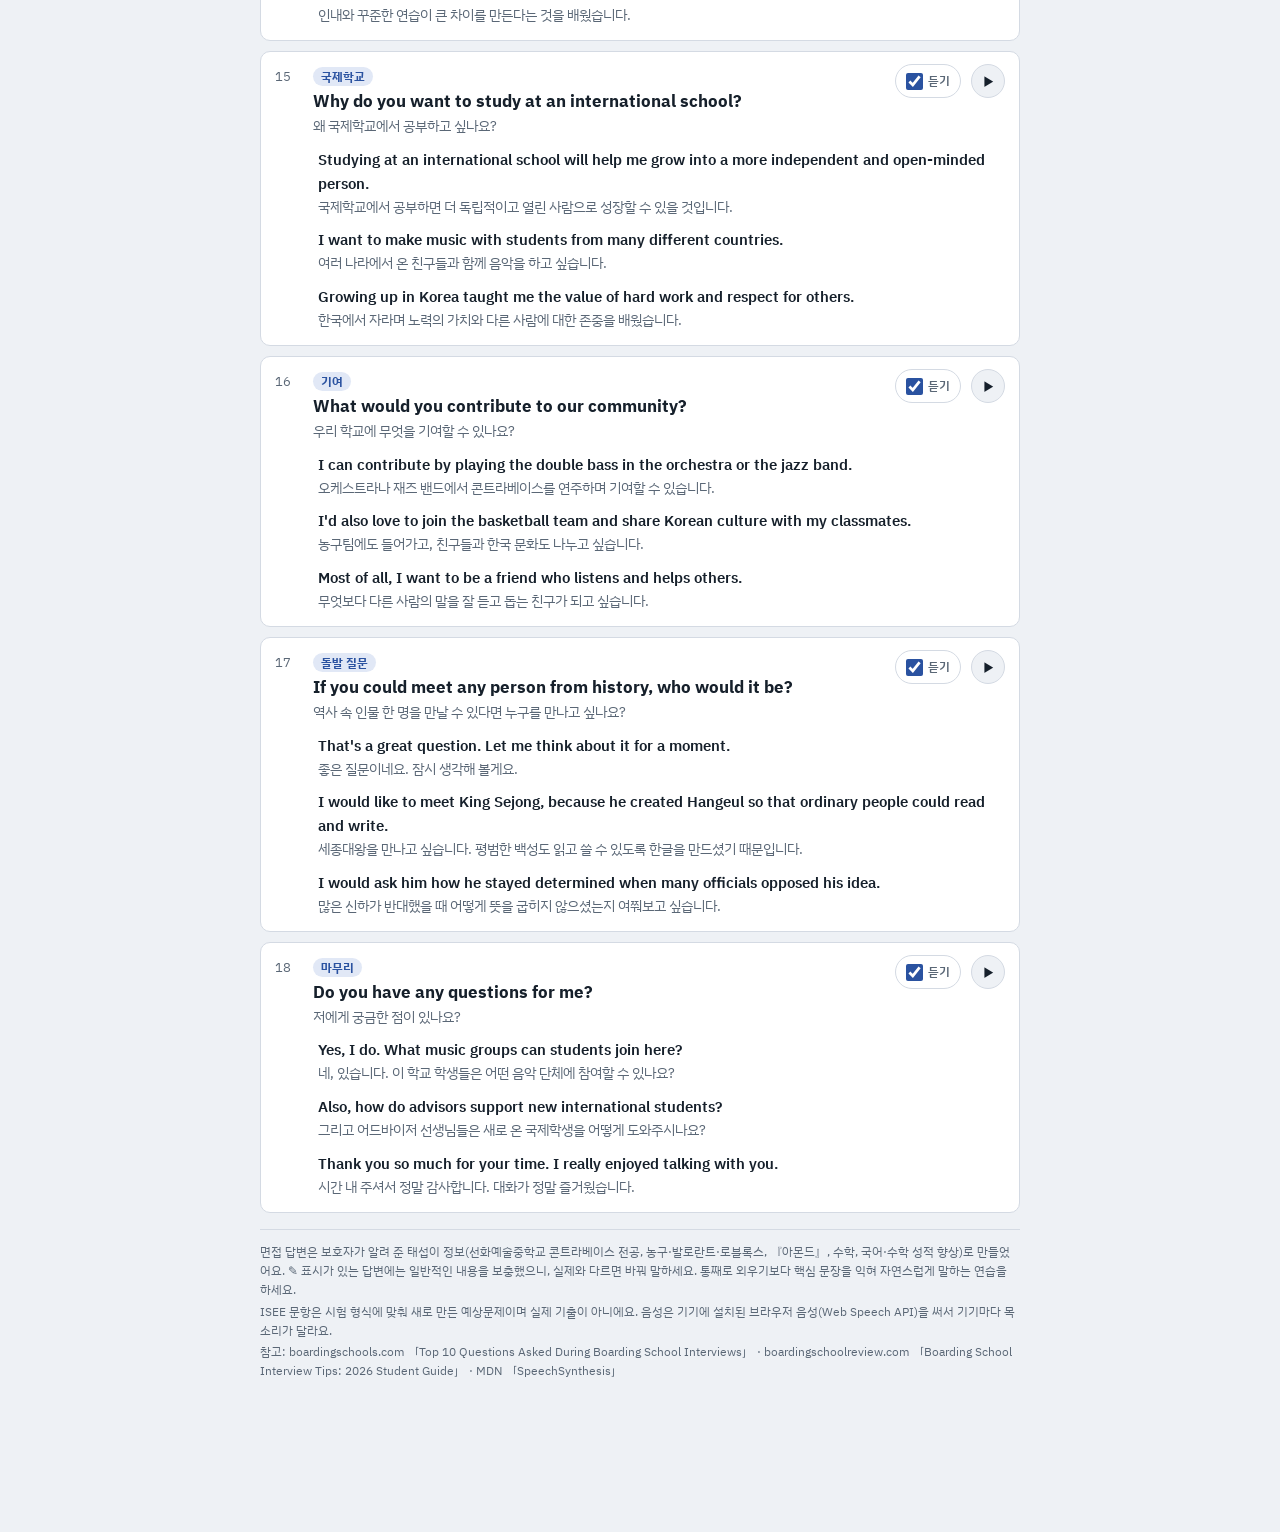
==== commit d8a0f72c: "Adapt interview answers to moving to Taiwan with a younger sibling - Replace boarding and study-in-t" ====
--- a/listen.html
+++ b/listen.html
@@ -191,7 +191,7 @@
 </div>
 
 <script>
-const DATA = {"qa": [{"tag": "자기소개", "q": {"en": "Tell me about yourself.", "ko": "자기소개를 해 주세요."}, "note": "", "off": false, "lines": [{"en": "Good morning, and thank you for having me today.", "ko": "안녕하세요, 오늘 이 자리에 불러 주셔서 감사합니다."}, {"en": "My name is Taeseob Lee, and I'm a student at Sunhwa Arts Middle School in Seoul, one of the top arts schools in Korea.", "ko": "제 이름은 이태섭이고, 한국의 대표적인 예술학교인 서울 선화예술중학교에 다니고 있습니다."}, {"en": "I major in the double bass, which is also called the contrabass.", "ko": "제 전공은 콘트라베이스(더블베이스)입니다."}, {"en": "Outside of practice, I love playing basketball with my friends and playing games like Valorant and Roblox.", "ko": "연습 외 시간에는 친구들과 농구하는 것, 그리고 발로란트와 로블록스 같은 게임을 좋아합니다."}, {"en": "I would describe myself as a focused and friendly person.", "ko": "저는 집중력이 좋고 친구들과 잘 어울리는 사람이라고 생각합니다."}]}, {"tag": "콘트라베이스", "q": {"en": "Why do you love playing the double bass?", "ko": "콘트라베이스 연주의 어떤 점이 좋나요?"}, "note": "", "off": false, "lines": [{"en": "What I love most about the double bass is its deep, rich sound and the way it resonates.", "ko": "콘트라베이스의 가장 좋은 점은 깊고 풍부한 소리와 그 울림입니다."}, {"en": "When I play, I can feel the vibration of the strings through my whole body.", "ko": "연주할 때 현의 진동이 온몸으로 느껴집니다."}, {"en": "It helps me become completely focused, and I forget about everything else.", "ko": "연주하면 완전히 몰입하게 되어 다른 생각이 모두 사라집니다."}, {"en": "The double bass supports the whole orchestra from the bottom, and I like being that foundation.", "ko": "콘트라베이스는 오케스트라 전체를 아래에서 받쳐 주는데, 저는 그런 기반이 되는 역할이 좋습니다."}]}, {"tag": "지원 동기", "q": {"en": "Why do you want to attend our school?", "ko": "왜 우리 학교에 오고 싶나요?"}, "note": "✎ 지원하는 학교의 실제 프로그램 이름(오케스트라, 수학 과정 등)을 넣어 말하면 더 좋아요.", "off": false, "lines": [{"en": "I'm interested in your school because it offers both strong academics and an excellent music program.", "ko": "귀교는 학업과 음악 프로그램이 모두 뛰어나서 지원하게 되었습니다."}, {"en": "I want to keep growing as a double bass player while also studying subjects I love, like math.", "ko": "콘트라베이스 연주자로 계속 성장하면서, 수학처럼 좋아하는 과목도 깊이 공부하고 싶습니다."}, {"en": "I'm looking for a community where I can challenge myself and learn from people with different backgrounds.", "ko": "스스로에게 도전하고 다양한 배경의 친구들에게 배울 수 있는 공동체를 찾고 있습니다."}]}, {"tag": "학업", "q": {"en": "What is your favorite subject, and why?", "ko": "가장 좋아하는 과목과 그 이유는?"}, "note": "", "off": false, "lines": [{"en": "My favorite subject is math because I enjoy solving problems step by step.", "ko": "제가 가장 좋아하는 과목은 수학입니다. 문제를 한 단계씩 풀어 가는 것이 즐겁기 때문입니다."}, {"en": "When I finally solve a difficult problem, I feel a great sense of achievement.", "ko": "어려운 문제를 마침내 풀었을 때 큰 성취감을 느낍니다."}, {"en": "I think math is a little like music, because both have patterns and structure.", "ko": "수학은 음악과 조금 비슷하다고 생각합니다. 둘 다 패턴과 구조가 있기 때문입니다."}]}, {"tag": "자랑스러운 일", "q": {"en": "What is something you are proud of?", "ko": "자랑스러운 일은 무엇인가요?"}, "note": "", "off": false, "lines": [{"en": "One thing I'm really proud of is that my Korean and math test scores went up a lot recently.", "ko": "제가 정말 자랑스러운 것은 최근 국어와 수학 시험 성적이 많이 오른 것입니다."}, {"en": "I kept studying steadily and didn't give up, even when it was hard.", "ko": "어려울 때도 포기하지 않고 꾸준히 공부했습니다."}, {"en": "It taught me that steady effort really pays off.", "ko": "꾸준한 노력은 반드시 결과로 돌아온다는 것을 배웠습니다."}]}, {"tag": "독서", "q": {"en": "What book have you read recently?", "ko": "최근에 읽은 책은 무엇인가요?"}, "note": "", "off": false, "lines": [{"en": "The book I enjoyed most recently is Almond by Sohn Won-pyung.", "ko": "최근에 가장 재미있게 읽은 책은 손원평 작가의 『아몬드』입니다."}, {"en": "The main character, Yunjae, has a condition that makes it hard for him to feel emotions like fear or anger.", "ko": "주인공 윤재는 두려움이나 분노 같은 감정을 느끼기 어려운 증상을 가지고 있습니다."}, {"en": "Through his friendship with a boy named Gon, he slowly learns to understand other people's feelings.", "ko": "곤이라는 친구와의 우정을 통해 윤재는 조금씩 다른 사람의 감정을 이해하게 됩니다."}, {"en": "It made me think about how important it is to try to understand others.", "ko": "다른 사람을 이해하려고 노력하는 것이 얼마나 중요한지 생각하게 되었습니다."}]}, {"tag": "취미", "q": {"en": "What do you do in your free time?", "ko": "여가 시간에는 무엇을 하나요?"}, "note": "", "off": false, "lines": [{"en": "In my free time, I love playing basketball with my friends.", "ko": "여가 시간에는 친구들과 농구하는 것을 정말 좋아합니다."}, {"en": "Basketball taught me teamwork, because you can't win a game alone.", "ko": "농구를 하며 팀워크를 배웠습니다. 혼자서는 경기를 이길 수 없으니까요."}, {"en": "I also enjoy games like Valorant and Roblox, especially when I play with my friends.", "ko": "발로란트와 로블록스 같은 게임도 좋아하는데, 특히 친구들과 함께할 때 즐겁습니다."}, {"en": "In Valorant, my team has to communicate well and plan strategies together.", "ko": "발로란트에서는 팀원들과 소통을 잘하고 함께 전략을 세워야 합니다."}]}, {"tag": "게임과 공부", "q": {"en": "How do you balance games and your studies?", "ko": "게임과 공부의 균형은 어떻게 맞추나요?"}, "note": "✎ 실제 생활 습관에 맞게 바꿔 말하세요.", "off": false, "lines": [{"en": "I enjoy games, but I always finish my practice and homework first.", "ko": "게임을 좋아하지만, 항상 연습과 숙제를 먼저 끝냅니다."}, {"en": "For me, playing games with friends is a reward after I've done my work.", "ko": "제게 친구들과의 게임은 할 일을 다 마친 뒤의 보상입니다."}]}, {"tag": "장점", "q": {"en": "What are your strengths?", "ko": "당신의 장점은 무엇인가요?"}, "note": "", "off": false, "lines": [{"en": "One of my strengths is my focus.", "ko": "제 장점 중 하나는 집중력입니다."}, {"en": "When I practice the double bass, I can concentrate for a long time without getting distracted.", "ko": "콘트라베이스를 연습할 때 흐트러지지 않고 오랫동안 집중할 수 있습니다."}, {"en": "I'm also friendly, so I get along well with my classmates and teammates.", "ko": "또 친구들과 잘 어울려서 반 친구들, 팀원들과 사이가 좋습니다."}]}, {"tag": "단점", "q": {"en": "What is your weakness?", "ko": "당신의 단점은 무엇인가요?"}, "note": "✎ 실제로 노력하고 있는 방법으로 바꿔 말하세요.", "off": false, "lines": [{"en": "My weakness is that I sometimes get so absorbed in one thing that I lose track of time.", "ko": "제 단점은 가끔 한 가지에 너무 몰입해서 시간 가는 줄 모른다는 것입니다."}, {"en": "So I've started making a daily plan and using a timer.", "ko": "그래서 하루 계획을 세우고 타이머를 쓰기 시작했습니다."}]}, {"tag": "어려움 극복", "q": {"en": "Tell me about a challenge you faced.", "ko": "어려움을 겪었던 경험을 말해 주세요."}, "note": "✎ 태섭이가 실제로 힘들었던 경험이 있으면 그것으로 바꾸세요.", "off": false, "lines": [{"en": "One challenge I faced was learning the double bass, because it's a big instrument and playing in tune was hard at first.", "ko": "제가 겪은 어려움은 콘트라베이스를 배우는 것이었습니다. 악기가 크고 처음에는 정확한 음정을 내기가 어려웠습니다."}, {"en": "But I practiced every day, and little by little my sound became clearer.", "ko": "하지만 매일 연습했고, 조금씩 소리가 또렷해졌습니다."}, {"en": "I learned that patience and steady practice make a big difference.", "ko": "인내와 꾸준한 연습이 큰 차이를 만든다는 것을 배웠습니다."}]}, {"tag": "기숙사 생활", "q": {"en": "Are you ready to live away from home?", "ko": "집을 떠나 생활할 준비가 되었나요?"}, "note": "", "off": true, "lines": [{"en": "Yes. At my arts middle school, I've learned to manage my own practice schedule and responsibilities.", "ko": "네. 예술중학교에 다니면서 연습 일정과 해야 할 일을 스스로 관리하는 법을 배웠습니다."}, {"en": "I make friends easily, so I think I'll enjoy living with other students.", "ko": "친구를 쉽게 사귀는 편이라 다른 학생들과 함께 사는 것이 즐거울 것 같습니다."}, {"en": "If I feel homesick, I'll talk to my advisor and stay busy with music and basketball.", "ko": "향수병이 생기면 어드바이저 선생님과 이야기하고, 음악과 농구로 바쁘게 지낼 거예요."}]}, {"tag": "유학 동기", "q": {"en": "Why do you want to study in the United States?", "ko": "왜 미국에서 공부하고 싶나요?"}, "note": "", "off": false, "lines": [{"en": "Studying in the U.S. will help me grow into a more independent and open-minded person.", "ko": "미국에서 공부하면 더 독립적이고 열린 사람으로 성장할 수 있을 것입니다."}, {"en": "I want to make music with students from many different countries.", "ko": "여러 나라에서 온 친구들과 함께 음악을 하고 싶습니다."}, {"en": "Growing up in Korea taught me the value of hard work and respect for others.", "ko": "한국에서 자라며 노력의 가치와 다른 사람에 대한 존중을 배웠습니다."}]}, {"tag": "기여", "q": {"en": "What would you contribute to our community?", "ko": "우리 학교에 무엇을 기여할 수 있나요?"}, "note": "", "off": false, "lines": [{"en": "I can contribute by playing the double bass in the orchestra or the jazz band.", "ko": "오케스트라나 재즈 밴드에서 콘트라베이스를 연주하며 기여할 수 있습니다."}, {"en": "I'd also love to join the basketball team and share Korean culture with my classmates.", "ko": "농구팀에도 들어가고, 친구들과 한국 문화도 나누고 싶습니다."}, {"en": "Most of all, I want to be a friend who listens and helps others.", "ko": "무엇보다 다른 사람의 말을 잘 듣고 돕는 친구가 되고 싶습니다."}]}, {"tag": "돌발 질문", "q": {"en": "If you could meet any person from history, who would it be?", "ko": "역사 속 인물 한 명을 만날 수 있다면 누구를 만나고 싶나요?"}, "note": "", "off": false, "lines": [{"en": "That's a great question. Let me think about it for a moment.", "ko": "좋은 질문이네요. 잠시 생각해 볼게요."}, {"en": "I would like to meet King Sejong, because he created Hangeul so that ordinary people could read and write.", "ko": "세종대왕을 만나고 싶습니다. 평범한 백성도 읽고 쓸 수 있도록 한글을 만드셨기 때문입니다."}, {"en": "I would ask him how he stayed determined when many officials opposed his idea.", "ko": "많은 신하가 반대했을 때 어떻게 뜻을 굽히지 않으셨는지 여쭤보고 싶습니다."}]}, {"tag": "마무리", "q": {"en": "Do you have any questions for me?", "ko": "저에게 궁금한 점이 있나요?"}, "note": "", "off": false, "lines": [{"en": "Yes, I do. What music groups can students join here?", "ko": "네, 있습니다. 이 학교 학생들은 어떤 음악 단체에 참여할 수 있나요?"}, {"en": "Also, how do advisors support new international students?", "ko": "그리고 어드바이저 선생님들은 새로 온 국제학생을 어떻게 도와주시나요?"}, {"en": "Thank you so much for your time. I really enjoyed talking with you.", "ko": "시간 내 주셔서 정말 감사합니다. 대화가 정말 즐거웠습니다."}]}], "sentences": [{"group": "1. 첫인사 · 자기소개", "lines": [{"en": "Good morning. Thank you for having me today.", "ko": "안녕하세요. 오늘 이 자리에 불러 주셔서 감사합니다.", "show": "Good morning. Thank you for having me today."}]}, {"group": "1. 첫인사 · 자기소개", "lines": [{"en": "My name is blank, and I'm in blank grade at blank School in Seoul.", "ko": "제 이름은 ___이고, 서울 ___학교 ___학년입니다.", "show": "My name is ___, and I'm in ___ grade at ___ School in Seoul."}]}, {"group": "1. 첫인사 · 자기소개", "lines": [{"en": "I would describe myself as a curious person who loves asking \"why.\"", "ko": "저는 '왜?'라고 묻기를 좋아하는 호기심 많은 사람이라고 생각합니다.", "show": "I would describe myself as a curious person who loves asking \"why.\""}]}, {"group": "1. 첫인사 · 자기소개", "lines": [{"en": "Outside of class, I spend most of my time blank.", "ko": "수업 외 시간에는 대부분 ___을 하며 보냅니다.", "show": "Outside of class, I spend most of my time ___."}]}, {"group": "1. 첫인사 · 자기소개", "lines": [{"en": "People who know me well would say I'm blank and blank, because blank.", "ko": "저를 잘 아는 사람들은 제가 ___하고 ___하다고 말할 거예요. 왜냐하면 ___.", "show": "People who know me well would say I'm ___ and ___, because ___."}]}, {"group": "2. 지원 동기", "lines": [{"en": "I'm interested in your school because of its blank program.", "ko": "귀교의 ___ 프로그램 때문에 지원하게 되었습니다.", "show": "I'm interested in your school because of its ___ program."}]}, {"group": "2. 지원 동기", "lines": [{"en": "When I visited the campus, I was impressed by blank.", "ko": "캠퍼스를 방문했을 때 ___이 정말 인상 깊었습니다.", "show": "When I visited the campus, I was impressed by ___."}]}, {"group": "2. 지원 동기", "lines": [{"en": "I'm looking for a community where I can challenge myself and learn from people with different backgrounds.", "ko": "스스로에게 도전하고 다양한 배경의 친구들에게 배울 수 있는 공동체를 찾고 있습니다.", "show": "I'm looking for a community where I can challenge myself and learn from people with different backgrounds."}]}, {"group": "2. 지원 동기", "lines": [{"en": "I believe I can contribute to your school by blank.", "ko": "저는 ___을 통해 학교에 기여할 수 있다고 생각합니다.", "show": "I believe I can contribute to your school by ___."}]}, {"group": "3. 학업", "lines": [{"en": "My favorite subject is blank because blank.", "ko": "제가 가장 좋아하는 과목은 ___입니다. 왜냐하면 ___.", "show": "My favorite subject is ___ because ___."}]}, {"group": "3. 학업", "lines": [{"en": "The subject I find most challenging is blank, but I've improved by blank.", "ko": "가장 어려운 과목은 ___이지만, ___을 하면서 실력이 늘었습니다.", "show": "The subject I find most challenging is ___, but I've improved by ___."}]}, {"group": "3. 학업", "lines": [{"en": "Recently, I read blank, and it made me think about blank.", "ko": "최근에 ___을 읽었는데, ___에 대해 생각해 보게 되었습니다.", "show": "Recently, I read ___, and it made me think about ___."}]}, {"group": "3. 학업", "lines": [{"en": "I enjoy projects where I can work with others and come up with creative solutions.", "ko": "다른 사람과 협력해 창의적인 해결책을 찾는 프로젝트를 좋아합니다.", "show": "I enjoy projects where I can work with others and come up with creative solutions."}]}, {"group": "4. 활동 · 관심사", "lines": [{"en": "I've been playing blank for blank years.", "ko": "저는 ___을 ___년 동안 해 왔습니다.", "show": "I've been playing ___ for ___ years."}]}, {"group": "4. 활동 · 관심사", "lines": [{"en": "One thing I'm really proud of is blank.", "ko": "제가 정말 자랑스럽게 생각하는 것은 ___입니다.", "show": "One thing I'm really proud of is ___."}]}, {"group": "4. 활동 · 관심사", "lines": [{"en": "Through blank, I learned the importance of teamwork and responsibility.", "ko": "___을 통해 팀워크와 책임감의 중요성을 배웠습니다.", "show": "Through ___, I learned the importance of teamwork and responsibility."}]}, {"group": "4. 활동 · 관심사", "lines": [{"en": "I'd love to continue blank at your school and try new activities like blank.", "ko": "귀교에서도 ___을 계속하고, ___ 같은 새로운 활동에도 도전하고 싶습니다.", "show": "I'd love to continue ___ at your school and try new activities like ___."}]}, {"group": "5. 장점 · 단점 · 어려움 극복", "lines": [{"en": "One of my strengths is blank. For example, blank.", "ko": "제 장점 중 하나는 ___입니다. 예를 들어 ___.", "show": "One of my strengths is ___. For example, ___."}]}, {"group": "5. 장점 · 단점 · 어려움 극복", "lines": [{"en": "My weakness is that I sometimes blank, so I've started blank to work on it.", "ko": "제 단점은 가끔 ___한다는 것인데, 이를 고치려고 ___을 시작했습니다.", "show": "My weakness is that I sometimes ___, so I've started ___ to work on it."}]}, {"group": "5. 장점 · 단점 · 어려움 극복", "lines": [{"en": "One challenge I faced was blank. At first, I blank, but then I blank.", "ko": "제가 겪은 어려움은 ___이었습니다. 처음에는 ___했지만, 그 후 ___했습니다.", "show": "One challenge I faced was ___. At first, I ___, but then I ___."}]}, {"group": "5. 장점 · 단점 · 어려움 극복", "lines": [{"en": "In the end, blank, and I learned that blank.", "ko": "결국 ___했고, ___라는 것을 배웠습니다.", "show": "In the end, ___, and I learned that ___."}]}, {"group": "6. 기숙사 생활 · 독립성", "lines": [{"en": "I'm ready to live away from home because I've already blank (e.g., attended a summer camp abroad).", "ko": "저는 이미 ___(예: 해외 여름 캠프 참가)을 해 봐서 집을 떠나 생활할 준비가 되어 있습니다.", "show": "I'm ready to live away from home because I've already ___ (e.g., attended a summer camp abroad)."}]}, {"group": "6. 기숙사 생활 · 독립성", "lines": [{"en": "If I feel homesick, I'll talk to my advisor and stay busy with activities.", "ko": "향수병이 생기면 어드바이저 선생님과 이야기하고 활동으로 바쁘게 지낼 거예요.", "show": "If I feel homesick, I'll talk to my advisor and stay busy with activities."}]}, {"group": "6. 기숙사 생활 · 독립성", "lines": [{"en": "I think sharing a room is a great chance to learn about compromise and respect.", "ko": "룸메이트와 방을 함께 쓰는 것은 양보와 존중을 배울 좋은 기회라고 생각합니다.", "show": "I think sharing a room is a great chance to learn about compromise and respect."}]}, {"group": "6. 기숙사 생활 · 독립성", "lines": [{"en": "I manage my time by making a weekly plan and checking it every night.", "ko": "저는 주간 계획을 세우고 매일 밤 확인하면서 시간을 관리합니다.", "show": "I manage my time by making a weekly plan and checking it every night."}]}, {"group": "7. 유학 · 한국 배경", "lines": [{"en": "Studying in the U.S. will help me grow into a more independent and open-minded person.", "ko": "미국에서 공부하면 더 독립적이고 열린 사람으로 성장할 수 있을 것입니다.", "show": "Studying in the U.S. will help me grow into a more independent and open-minded person."}]}, {"group": "7. 유학 · 한국 배경", "lines": [{"en": "Growing up in Korea taught me the value of hard work and respect for others.", "ko": "한국에서 자라며 노력의 가치와 타인에 대한 존중을 배웠습니다.", "show": "Growing up in Korea taught me the value of hard work and respect for others."}]}, {"group": "7. 유학 · 한국 배경", "lines": [{"en": "I'd love to share Korean culture with my classmates, for example through blank.", "ko": "___ 같은 방법으로 친구들과 한국 문화를 나누고 싶습니다.", "show": "I'd love to share Korean culture with my classmates, for example through ___."}]}, {"group": "8. 생각할 시간 벌기 · 되묻기 (가장 중요!)", "lines": [{"en": "That's a great question. Let me think about it for a moment.", "ko": "좋은 질문이네요. 잠시 생각해 볼게요.", "show": "That's a great question. Let me think about it for a moment."}]}, {"group": "8. 생각할 시간 벌기 · 되묻기 (가장 중요!)", "lines": [{"en": "Could you please repeat the question?", "ko": "질문을 다시 한번 말씀해 주시겠어요?", "show": "Could you please repeat the question?"}]}, {"group": "8. 생각할 시간 벌기 · 되묻기 (가장 중요!)", "lines": [{"en": "Just to make sure I understand, do you mean blank?", "ko": "제가 제대로 이해했는지 확인하고 싶은데, ___라는 뜻인가요?", "show": "Just to make sure I understand, do you mean ___?"}]}, {"group": "8. 생각할 시간 벌기 · 되묻기 (가장 중요!)", "lines": [{"en": "I've never thought about that before, but I would say blank.", "ko": "그건 생각해 본 적이 없지만, 제 생각에는 ___입니다.", "show": "I've never thought about that before, but I would say ___."}]}, {"group": "9. 면접관에게 하는 질문", "lines": [{"en": "What do students usually do on weekends?", "ko": "학생들은 주말에 주로 무엇을 하나요?", "show": "What do students usually do on weekends?"}]}, {"group": "9. 면접관에게 하는 질문", "lines": [{"en": "How do advisors support new international students?", "ko": "어드바이저 선생님들은 새로 온 국제학생을 어떻게 도와주시나요?", "show": "How do advisors support new international students?"}]}, {"group": "9. 면접관에게 하는 질문", "lines": [{"en": "What do you think makes students successful here?", "ko": "이 학교에서 잘 해내는 학생들의 공통점은 무엇이라고 생각하세요?", "show": "What do you think makes students successful here?"}]}, {"group": "10. 마무리 인사", "lines": [{"en": "Thank you so much for your time. I really enjoyed talking with you.", "ko": "시간 내 주셔서 정말 감사합니다. 대화가 정말 즐거웠습니다.", "show": "Thank you so much for your time. I really enjoyed talking with you."}]}, {"group": "10. 마무리 인사", "lines": [{"en": "I hope to see you again in the fall.", "ko": "가을에 다시 뵙기를 바랍니다.", "show": "I hope to see you again in the fall."}]}], "isee": [{"group": "Synonyms · 동의어", "tag": "동의어", "title": "Benevolent", "lines": [{"en": "Benevolent means kind.", "ko": "benevolent = 자비로운, 친절한"}]}, {"group": "Synonyms · 동의어", "tag": "동의어", "title": "Meticulous", "lines": [{"en": "Meticulous means careful and precise.", "ko": "meticulous = 꼼꼼한, 세심한"}]}, {"group": "Synonyms · 동의어", "tag": "동의어", "title": "Reluctant", "lines": [{"en": "Reluctant means unwilling.", "ko": "reluctant = 꺼리는, 내키지 않는"}]}, {"group": "Synonyms · 동의어", "tag": "동의어", "title": "Candid", "lines": [{"en": "Candid means honest.", "ko": "candid = 솔직한"}]}, {"group": "Synonyms · 동의어", "tag": "동의어", "title": "Diligent", "lines": [{"en": "Diligent means hardworking.", "ko": "diligent = 부지런한"}]}, {"group": "Synonyms · 동의어", "tag": "동의어", "title": "Scarce", "lines": [{"en": "Scarce means rare.", "ko": "scarce = 드문, 부족한"}]}, {"group": "Synonyms · 동의어", "tag": "동의어", "title": "Feeble", "lines": [{"en": "Feeble means weak.", "ko": "feeble = 연약한, 힘없는"}]}, {"group": "Synonyms · 동의어", "tag": "동의어", "title": "Elated", "lines": [{"en": "Elated means overjoyed.", "ko": "elated = 크게 기뻐하는"}]}, {"group": "Synonyms · 동의어", "tag": "동의어", "title": "Obsolete", "lines": [{"en": "Obsolete means outdated.", "ko": "obsolete = 구식의, 더 이상 쓰이지 않는"}]}, {"group": "Synonyms · 동의어", "tag": "동의어", "title": "Tranquil", "lines": [{"en": "Tranquil means calm.", "ko": "tranquil = 고요한, 평온한"}]}, {"group": "Synonyms · 동의어", "tag": "동의어", "title": "Hostile", "lines": [{"en": "Hostile means unfriendly.", "ko": "hostile = 적대적인"}]}, {"group": "Synonyms · 동의어", "tag": "동의어", "title": "Abundant", "lines": [{"en": "Abundant means plentiful.", "ko": "abundant = 풍부한"}]}, {"group": "Synonyms · 동의어", "tag": "동의어", "title": "Frugal", "lines": [{"en": "Frugal means thrifty.", "ko": "frugal = 검소한, 알뜰한"}]}, {"group": "Synonyms · 동의어", "tag": "동의어", "title": "Vivid", "lines": [{"en": "Vivid means bright.", "ko": "vivid = 선명한, 생생한"}]}, {"group": "Synonyms · 동의어", "tag": "동의어", "title": "Concise", "lines": [{"en": "Concise means brief.", "ko": "concise = 간결한"}]}, {"group": "Sentence Completion · 빈칸 완성 (정답 넣은 문장)", "tag": "빈칸 완성", "lines": [{"en": "Because the hikers had exhausted their water supply early in the day, they were thirsty by afternoon.", "ko": "등산객들은 일찍 물을 다 써 버려서 오후에는 목이 말랐다."}]}, {"group": "Sentence Completion · 빈칸 완성 (정답 넣은 문장)", "tag": "빈칸 완성", "lines": [{"en": "Maria was known for her persistence; she never gave up, even when a problem took hours to solve.", "ko": "마리아는 끈기로 유명했다. 문제를 푸는 데 몇 시간이 걸려도 결코 포기하지 않았다."}]}, {"group": "Sentence Completion · 빈칸 완성 (정답 넣은 문장)", "tag": "빈칸 완성", "lines": [{"en": "The museum's new exhibit was so popular that visitors waited in line for over an hour to see it.", "ko": "박물관의 새 전시는 인기가 너무 많아서 관람객들이 한 시간 넘게 줄을 서서 기다렸다."}]}, {"group": "Sentence Completion · 빈칸 완성 (정답 넣은 문장)", "tag": "빈칸 완성", "lines": [{"en": "Although the instructions seemed confusing at first, they became clear once the teacher showed an example.", "ko": "설명은 처음엔 헷갈려 보였지만, 선생님이 예시를 보여 주자 명확해졌다."}]}, {"group": "Sentence Completion · 빈칸 완성 (정답 넣은 문장)", "tag": "빈칸 완성", "lines": [{"en": "The scientist remained cautious about the results, refusing to celebrate until the experiment had been repeated.", "ko": "그 과학자는 결과에 대해 신중했고, 실험을 다시 해 보기 전까지는 축하하지 않았다."}]}, {"group": "Sentence Completion · 빈칸 완성 (정답 넣은 문장)", "tag": "빈칸 완성", "lines": [{"en": "The sleepy town grew into a busy city after the railroad was built.", "ko": "한적한 마을은 철도가 놓인 뒤 번화한 도시로 성장했다."}]}, {"group": "Sentence Completion · 빈칸 완성 (정답 넣은 문장)", "tag": "빈칸 완성", "lines": [{"en": "Rather than conceal his mistake, Leo admitted it and apologized.", "ko": "레오는 실수를 숨기는 대신 인정하고 사과했다."}]}, {"group": "Sentence Completion · 빈칸 완성 (정답 넣은 문장)", "tag": "빈칸 완성", "lines": [{"en": "The speaker's argument was convincing, supported by evidence and clear reasoning.", "ko": "연사의 주장은 증거와 명확한 논리로 뒷받침되어 설득력이 있었다."}]}, {"group": "Sentence Completion · 빈칸 완성 (정답 넣은 문장)", "tag": "빈칸 완성", "lines": [{"en": "Ancient pottery is fragile, so archaeologists handle it with great care.", "ko": "고대 도자기는 깨지기 쉬워서 고고학자들은 매우 조심스럽게 다룬다."}]}, {"group": "Sentence Completion · 빈칸 완성 (정답 넣은 문장)", "tag": "빈칸 완성", "lines": [{"en": "The coach praised the team not only for winning but also for showing respect toward their opponents.", "ko": "코치는 팀이 이긴 것뿐 아니라 상대 팀을 존중한 것도 칭찬했다."}]}]};
+const DATA = {"qa": [{"tag": "자기소개", "q": {"en": "Tell me about yourself.", "ko": "자기소개를 해 주세요."}, "note": "", "lines": [{"en": "Good morning, and thank you for having me today.", "ko": "안녕하세요, 오늘 이 자리에 불러 주셔서 감사합니다."}, {"en": "My name is Taeseob Lee, and I'm a student at Sunhwa Arts Middle School in Seoul, one of the top arts schools in Korea.", "ko": "제 이름은 이태섭이고, 한국의 대표적인 예술학교인 서울 선화예술중학교에 다니고 있습니다."}, {"en": "I major in the double bass, which is also called the contrabass.", "ko": "제 전공은 콘트라베이스(더블베이스)입니다."}, {"en": "Outside of practice, I love playing basketball with my friends and playing games like Valorant and Roblox.", "ko": "연습 외 시간에는 친구들과 농구하는 것, 그리고 발로란트와 로블록스 같은 게임을 좋아합니다."}, {"en": "I would describe myself as a focused and friendly person.", "ko": "저는 집중력이 좋고 친구들과 잘 어울리는 사람이라고 생각합니다."}]}, {"tag": "콘트라베이스", "q": {"en": "Why do you love playing the double bass?", "ko": "콘트라베이스 연주의 어떤 점이 좋나요?"}, "note": "", "lines": [{"en": "What I love most about the double bass is its deep, rich sound and the way it resonates.", "ko": "콘트라베이스의 가장 좋은 점은 깊고 풍부한 소리와 그 울림입니다."}, {"en": "When I play, I can feel the vibration of the strings through my whole body.", "ko": "연주할 때 현의 진동이 온몸으로 느껴집니다."}, {"en": "It helps me become completely focused, and I forget about everything else.", "ko": "연주하면 완전히 몰입하게 되어 다른 생각이 모두 사라집니다."}, {"en": "The double bass supports the whole orchestra from the bottom, and I like being that foundation.", "ko": "콘트라베이스는 오케스트라 전체를 아래에서 받쳐 주는데, 저는 그런 기반이 되는 역할이 좋습니다."}]}, {"tag": "지원 동기", "q": {"en": "Why do you want to attend our school?", "ko": "왜 우리 학교에 오고 싶나요?"}, "note": "✎ 지원하는 학교의 실제 프로그램 이름(오케스트라, 수학 과정 등)을 넣어 말하면 더 좋아요.", "lines": [{"en": "I'm interested in your school because it offers both strong academics and an excellent music program.", "ko": "귀교는 학업과 음악 프로그램이 모두 뛰어나서 지원하게 되었습니다."}, {"en": "I want to keep growing as a double bass player while also studying subjects I love, like math.", "ko": "콘트라베이스 연주자로 계속 성장하면서, 수학처럼 좋아하는 과목도 깊이 공부하고 싶습니다."}, {"en": "I'm looking for a community where I can challenge myself and learn from people with different backgrounds.", "ko": "스스로에게 도전하고 다양한 배경의 친구들에게 배울 수 있는 공동체를 찾고 있습니다."}]}, {"tag": "대만 이주", "q": {"en": "Why is your family moving to Taiwan?", "ko": "가족이 왜 대만으로 이사하나요?"}, "note": "✎ my parent's job → my father's job(아빠) / my mother's job(엄마), my younger sibling → my younger brother(남동생) / my younger sister(여동생)로 바꿔 말하세요.", "lines": [{"en": "My family is moving to Taiwan because of my parent's job.", "ko": "부모님 직장 발령으로 가족이 대만으로 이사하게 되었습니다."}, {"en": "If I'm accepted, I'll go to school here together with my younger sibling.", "ko": "합격하면 동생과 함께 이 학교에 다니게 됩니다."}, {"en": "I see this move as a great chance to experience a new culture and grow as a person.", "ko": "이번 이사를 새로운 문화를 경험하고 한 사람으로 성장할 좋은 기회로 생각합니다."}]}, {"tag": "새 환경 적응", "q": {"en": "How do you feel about moving to a new country?", "ko": "새로운 나라로 이사하는 것이 어떤가요?"}, "note": "✎ my younger sibling → 동생에 맞게 my younger brother(남동생) / my younger sister(여동생)로 바꿔 말하세요.", "lines": [{"en": "I'm a little nervous, but mostly excited.", "ko": "조금 긴장되지만 대부분은 설레요."}, {"en": "I make friends easily, especially through basketball and music, so I think I can adjust quickly.", "ko": "농구와 음악을 통해 친구를 쉽게 사귀는 편이라 빨리 적응할 수 있을 것 같습니다."}, {"en": "I'll also help my younger sibling settle in, because we'll be starting at the same school.", "ko": "같은 학교에 다니게 되니 동생이 잘 적응하도록 저도 돕겠습니다."}]}, {"tag": "대만", "q": {"en": "What do you know about Taiwan?", "ko": "대만에 대해 무엇을 알고 있나요?"}, "note": "", "lines": [{"en": "I know that Taiwan is famous for its food, like bubble tea and night markets.", "ko": "대만은 버블티와 야시장 같은 음식으로 유명하다고 알고 있습니다."}, {"en": "I'd love to learn some Mandarin so that I can talk with people in my new neighborhood.", "ko": "새 동네 사람들과 이야기할 수 있도록 중국어를 배워 보고 싶습니다."}]}, {"tag": "학업", "q": {"en": "What is your favorite subject, and why?", "ko": "가장 좋아하는 과목과 그 이유는?"}, "note": "", "lines": [{"en": "My favorite subject is math because I enjoy solving problems step by step.", "ko": "제가 가장 좋아하는 과목은 수학입니다. 문제를 한 단계씩 풀어 가는 것이 즐겁기 때문입니다."}, {"en": "When I finally solve a difficult problem, I feel a great sense of achievement.", "ko": "어려운 문제를 마침내 풀었을 때 큰 성취감을 느낍니다."}, {"en": "I think math is a little like music, because both have patterns and structure.", "ko": "수학은 음악과 조금 비슷하다고 생각합니다. 둘 다 패턴과 구조가 있기 때문입니다."}]}, {"tag": "자랑스러운 일", "q": {"en": "What is something you are proud of?", "ko": "자랑스러운 일은 무엇인가요?"}, "note": "", "lines": [{"en": "One thing I'm really proud of is that my Korean and math test scores went up a lot recently.", "ko": "제가 정말 자랑스러운 것은 최근 국어와 수학 시험 성적이 많이 오른 것입니다."}, {"en": "I kept studying steadily and didn't give up, even when it was hard.", "ko": "어려울 때도 포기하지 않고 꾸준히 공부했습니다."}, {"en": "It taught me that steady effort really pays off.", "ko": "꾸준한 노력은 반드시 결과로 돌아온다는 것을 배웠습니다."}]}, {"tag": "독서", "q": {"en": "What book have you read recently?", "ko": "최근에 읽은 책은 무엇인가요?"}, "note": "", "lines": [{"en": "The book I enjoyed most recently is Almond by Sohn Won-pyung.", "ko": "최근에 가장 재미있게 읽은 책은 손원평 작가의 『아몬드』입니다."}, {"en": "The main character, Yunjae, has a condition that makes it hard for him to feel emotions like fear or anger.", "ko": "주인공 윤재는 두려움이나 분노 같은 감정을 느끼기 어려운 증상을 가지고 있습니다."}, {"en": "Through his friendship with a boy named Gon, he slowly learns to understand other people's feelings.", "ko": "곤이라는 친구와의 우정을 통해 윤재는 조금씩 다른 사람의 감정을 이해하게 됩니다."}, {"en": "It made me think about how important it is to try to understand others.", "ko": "다른 사람을 이해하려고 노력하는 것이 얼마나 중요한지 생각하게 되었습니다."}]}, {"tag": "취미", "q": {"en": "What do you do in your free time?", "ko": "여가 시간에는 무엇을 하나요?"}, "note": "", "lines": [{"en": "In my free time, I love playing basketball with my friends.", "ko": "여가 시간에는 친구들과 농구하는 것을 정말 좋아합니다."}, {"en": "Basketball taught me teamwork, because you can't win a game alone.", "ko": "농구를 하며 팀워크를 배웠습니다. 혼자서는 경기를 이길 수 없으니까요."}, {"en": "I also enjoy games like Valorant and Roblox, especially when I play with my friends.", "ko": "발로란트와 로블록스 같은 게임도 좋아하는데, 특히 친구들과 함께할 때 즐겁습니다."}, {"en": "In Valorant, my team has to communicate well and plan strategies together.", "ko": "발로란트에서는 팀원들과 소통을 잘하고 함께 전략을 세워야 합니다."}]}, {"tag": "게임과 공부", "q": {"en": "How do you balance games and your studies?", "ko": "게임과 공부의 균형은 어떻게 맞추나요?"}, "note": "✎ 실제 생활 습관에 맞게 바꿔 말하세요.", "lines": [{"en": "I enjoy games, but I always finish my practice and homework first.", "ko": "게임을 좋아하지만, 항상 연습과 숙제를 먼저 끝냅니다."}, {"en": "For me, playing games with friends is a reward after I've done my work.", "ko": "제게 친구들과의 게임은 할 일을 다 마친 뒤의 보상입니다."}]}, {"tag": "장점", "q": {"en": "What are your strengths?", "ko": "당신의 장점은 무엇인가요?"}, "note": "", "lines": [{"en": "One of my strengths is my focus.", "ko": "제 장점 중 하나는 집중력입니다."}, {"en": "When I practice the double bass, I can concentrate for a long time without getting distracted.", "ko": "콘트라베이스를 연습할 때 흐트러지지 않고 오랫동안 집중할 수 있습니다."}, {"en": "I'm also friendly, so I get along well with my classmates and teammates.", "ko": "또 친구들과 잘 어울려서 반 친구들, 팀원들과 사이가 좋습니다."}]}, {"tag": "단점", "q": {"en": "What is your weakness?", "ko": "당신의 단점은 무엇인가요?"}, "note": "✎ 실제로 노력하고 있는 방법으로 바꿔 말하세요.", "lines": [{"en": "My weakness is that I sometimes get so absorbed in one thing that I lose track of time.", "ko": "제 단점은 가끔 한 가지에 너무 몰입해서 시간 가는 줄 모른다는 것입니다."}, {"en": "So I've started making a daily plan and using a timer.", "ko": "그래서 하루 계획을 세우고 타이머를 쓰기 시작했습니다."}]}, {"tag": "어려움 극복", "q": {"en": "Tell me about a challenge you faced.", "ko": "어려움을 겪었던 경험을 말해 주세요."}, "note": "✎ 태섭이가 실제로 힘들었던 경험이 있으면 그것으로 바꾸세요.", "lines": [{"en": "One challenge I faced was learning the double bass, because it's a big instrument and playing in tune was hard at first.", "ko": "제가 겪은 어려움은 콘트라베이스를 배우는 것이었습니다. 악기가 크고 처음에는 정확한 음정을 내기가 어려웠습니다."}, {"en": "But I practiced every day, and little by little my sound became clearer.", "ko": "하지만 매일 연습했고, 조금씩 소리가 또렷해졌습니다."}, {"en": "I learned that patience and steady practice make a big difference.", "ko": "인내와 꾸준한 연습이 큰 차이를 만든다는 것을 배웠습니다."}]}, {"tag": "국제학교", "q": {"en": "Why do you want to study at an international school?", "ko": "왜 국제학교에서 공부하고 싶나요?"}, "note": "", "lines": [{"en": "Studying at an international school will help me grow into a more independent and open-minded person.", "ko": "국제학교에서 공부하면 더 독립적이고 열린 사람으로 성장할 수 있을 것입니다."}, {"en": "I want to make music with students from many different countries.", "ko": "여러 나라에서 온 친구들과 함께 음악을 하고 싶습니다."}, {"en": "Growing up in Korea taught me the value of hard work and respect for others.", "ko": "한국에서 자라며 노력의 가치와 다른 사람에 대한 존중을 배웠습니다."}]}, {"tag": "기여", "q": {"en": "What would you contribute to our community?", "ko": "우리 학교에 무엇을 기여할 수 있나요?"}, "note": "", "lines": [{"en": "I can contribute by playing the double bass in the orchestra or the jazz band.", "ko": "오케스트라나 재즈 밴드에서 콘트라베이스를 연주하며 기여할 수 있습니다."}, {"en": "I'd also love to join the basketball team and share Korean culture with my classmates.", "ko": "농구팀에도 들어가고, 친구들과 한국 문화도 나누고 싶습니다."}, {"en": "Most of all, I want to be a friend who listens and helps others.", "ko": "무엇보다 다른 사람의 말을 잘 듣고 돕는 친구가 되고 싶습니다."}]}, {"tag": "돌발 질문", "q": {"en": "If you could meet any person from history, who would it be?", "ko": "역사 속 인물 한 명을 만날 수 있다면 누구를 만나고 싶나요?"}, "note": "", "lines": [{"en": "That's a great question. Let me think about it for a moment.", "ko": "좋은 질문이네요. 잠시 생각해 볼게요."}, {"en": "I would like to meet King Sejong, because he created Hangeul so that ordinary people could read and write.", "ko": "세종대왕을 만나고 싶습니다. 평범한 백성도 읽고 쓸 수 있도록 한글을 만드셨기 때문입니다."}, {"en": "I would ask him how he stayed determined when many officials opposed his idea.", "ko": "많은 신하가 반대했을 때 어떻게 뜻을 굽히지 않으셨는지 여쭤보고 싶습니다."}]}, {"tag": "마무리", "q": {"en": "Do you have any questions for me?", "ko": "저에게 궁금한 점이 있나요?"}, "note": "", "lines": [{"en": "Yes, I do. What music groups can students join here?", "ko": "네, 있습니다. 이 학교 학생들은 어떤 음악 단체에 참여할 수 있나요?"}, {"en": "Also, how do advisors support new international students?", "ko": "그리고 어드바이저 선생님들은 새로 온 국제학생을 어떻게 도와주시나요?"}, {"en": "Thank you so much for your time. I really enjoyed talking with you.", "ko": "시간 내 주셔서 정말 감사합니다. 대화가 정말 즐거웠습니다."}]}], "sentences": [{"group": "1. 첫인사 · 자기소개", "lines": [{"en": "Good morning. Thank you for having me today.", "ko": "안녕하세요. 오늘 이 자리에 불러 주셔서 감사합니다.", "show": "Good morning. Thank you for having me today."}]}, {"group": "1. 첫인사 · 자기소개", "lines": [{"en": "My name is blank, and I'm in blank grade at blank School in Seoul.", "ko": "제 이름은 ___이고, 서울 ___학교 ___학년입니다.", "show": "My name is ___, and I'm in ___ grade at ___ School in Seoul."}]}, {"group": "1. 첫인사 · 자기소개", "lines": [{"en": "I would describe myself as a curious person who loves asking \"why.\"", "ko": "저는 '왜?'라고 묻기를 좋아하는 호기심 많은 사람이라고 생각합니다.", "show": "I would describe myself as a curious person who loves asking \"why.\""}]}, {"group": "1. 첫인사 · 자기소개", "lines": [{"en": "Outside of class, I spend most of my time blank.", "ko": "수업 외 시간에는 대부분 ___을 하며 보냅니다.", "show": "Outside of class, I spend most of my time ___."}]}, {"group": "1. 첫인사 · 자기소개", "lines": [{"en": "People who know me well would say I'm blank and blank, because blank.", "ko": "저를 잘 아는 사람들은 제가 ___하고 ___하다고 말할 거예요. 왜냐하면 ___.", "show": "People who know me well would say I'm ___ and ___, because ___."}]}, {"group": "2. 지원 동기", "lines": [{"en": "I'm interested in your school because of its blank program.", "ko": "귀교의 ___ 프로그램 때문에 지원하게 되었습니다.", "show": "I'm interested in your school because of its ___ program."}]}, {"group": "2. 지원 동기", "lines": [{"en": "When I visited the campus, I was impressed by blank.", "ko": "캠퍼스를 방문했을 때 ___이 정말 인상 깊었습니다.", "show": "When I visited the campus, I was impressed by ___."}]}, {"group": "2. 지원 동기", "lines": [{"en": "I'm looking for a community where I can challenge myself and learn from people with different backgrounds.", "ko": "스스로에게 도전하고 다양한 배경의 친구들에게 배울 수 있는 공동체를 찾고 있습니다.", "show": "I'm looking for a community where I can challenge myself and learn from people with different backgrounds."}]}, {"group": "2. 지원 동기", "lines": [{"en": "I believe I can contribute to your school by blank.", "ko": "저는 ___을 통해 학교에 기여할 수 있다고 생각합니다.", "show": "I believe I can contribute to your school by ___."}]}, {"group": "3. 학업", "lines": [{"en": "My favorite subject is blank because blank.", "ko": "제가 가장 좋아하는 과목은 ___입니다. 왜냐하면 ___.", "show": "My favorite subject is ___ because ___."}]}, {"group": "3. 학업", "lines": [{"en": "The subject I find most challenging is blank, but I've improved by blank.", "ko": "가장 어려운 과목은 ___이지만, ___을 하면서 실력이 늘었습니다.", "show": "The subject I find most challenging is ___, but I've improved by ___."}]}, {"group": "3. 학업", "lines": [{"en": "Recently, I read blank, and it made me think about blank.", "ko": "최근에 ___을 읽었는데, ___에 대해 생각해 보게 되었습니다.", "show": "Recently, I read ___, and it made me think about ___."}]}, {"group": "3. 학업", "lines": [{"en": "I enjoy projects where I can work with others and come up with creative solutions.", "ko": "다른 사람과 협력해 창의적인 해결책을 찾는 프로젝트를 좋아합니다.", "show": "I enjoy projects where I can work with others and come up with creative solutions."}]}, {"group": "4. 활동 · 관심사", "lines": [{"en": "I've been playing blank for blank years.", "ko": "저는 ___을 ___년 동안 해 왔습니다.", "show": "I've been playing ___ for ___ years."}]}, {"group": "4. 활동 · 관심사", "lines": [{"en": "One thing I'm really proud of is blank.", "ko": "제가 정말 자랑스럽게 생각하는 것은 ___입니다.", "show": "One thing I'm really proud of is ___."}]}, {"group": "4. 활동 · 관심사", "lines": [{"en": "Through blank, I learned the importance of teamwork and responsibility.", "ko": "___을 통해 팀워크와 책임감의 중요성을 배웠습니다.", "show": "Through ___, I learned the importance of teamwork and responsibility."}]}, {"group": "4. 활동 · 관심사", "lines": [{"en": "I'd love to continue blank at your school and try new activities like blank.", "ko": "귀교에서도 ___을 계속하고, ___ 같은 새로운 활동에도 도전하고 싶습니다.", "show": "I'd love to continue ___ at your school and try new activities like ___."}]}, {"group": "5. 장점 · 단점 · 어려움 극복", "lines": [{"en": "One of my strengths is blank. For example, blank.", "ko": "제 장점 중 하나는 ___입니다. 예를 들어 ___.", "show": "One of my strengths is ___. For example, ___."}]}, {"group": "5. 장점 · 단점 · 어려움 극복", "lines": [{"en": "My weakness is that I sometimes blank, so I've started blank to work on it.", "ko": "제 단점은 가끔 ___한다는 것인데, 이를 고치려고 ___을 시작했습니다.", "show": "My weakness is that I sometimes ___, so I've started ___ to work on it."}]}, {"group": "5. 장점 · 단점 · 어려움 극복", "lines": [{"en": "One challenge I faced was blank. At first, I blank, but then I blank.", "ko": "제가 겪은 어려움은 ___이었습니다. 처음에는 ___했지만, 그 후 ___했습니다.", "show": "One challenge I faced was ___. At first, I ___, but then I ___."}]}, {"group": "5. 장점 · 단점 · 어려움 극복", "lines": [{"en": "In the end, blank, and I learned that blank.", "ko": "결국 ___했고, ___라는 것을 배웠습니다.", "show": "In the end, ___, and I learned that ___."}]}, {"group": "6. 새 환경 적응 · 대만 이주", "lines": [{"en": "My family is moving to Taiwan because of my parent's job.", "ko": "부모님 직장 발령으로 가족이 대만으로 이사하게 되었습니다.", "show": "My family is moving to Taiwan because of my parent's job."}]}, {"group": "6. 새 환경 적응 · 대만 이주", "lines": [{"en": "If I'm accepted, I'll go to school here together with my younger sibling.", "ko": "합격하면 동생과 함께 이 학교에 다니게 됩니다.", "show": "If I'm accepted, I'll go to school here together with my younger sibling."}]}, {"group": "6. 새 환경 적응 · 대만 이주", "lines": [{"en": "I'm a little nervous, but mostly excited.", "ko": "조금 긴장되지만 대부분은 설레요.", "show": "I'm a little nervous, but mostly excited."}]}, {"group": "6. 새 환경 적응 · 대만 이주", "lines": [{"en": "I make friends easily, so I think I can adjust quickly.", "ko": "친구를 쉽게 사귀는 편이라 빨리 적응할 수 있을 것 같습니다.", "show": "I make friends easily, so I think I can adjust quickly."}]}, {"group": "7. 국제학교 · 한국 배경", "lines": [{"en": "Studying at an international school will help me grow into a more independent and open-minded person.", "ko": "국제학교에서 공부하면 더 독립적이고 열린 사람으로 성장할 수 있을 것입니다.", "show": "Studying at an international school will help me grow into a more independent and open-minded person."}]}, {"group": "7. 국제학교 · 한국 배경", "lines": [{"en": "Growing up in Korea taught me the value of hard work and respect for others.", "ko": "한국에서 자라며 노력의 가치와 타인에 대한 존중을 배웠습니다.", "show": "Growing up in Korea taught me the value of hard work and respect for others."}]}, {"group": "7. 국제학교 · 한국 배경", "lines": [{"en": "I'd love to share Korean culture with my classmates, for example through blank.", "ko": "___ 같은 방법으로 친구들과 한국 문화를 나누고 싶습니다.", "show": "I'd love to share Korean culture with my classmates, for example through ___."}]}, {"group": "8. 생각할 시간 벌기 · 되묻기 (가장 중요!)", "lines": [{"en": "That's a great question. Let me think about it for a moment.", "ko": "좋은 질문이네요. 잠시 생각해 볼게요.", "show": "That's a great question. Let me think about it for a moment."}]}, {"group": "8. 생각할 시간 벌기 · 되묻기 (가장 중요!)", "lines": [{"en": "Could you please repeat the question?", "ko": "질문을 다시 한번 말씀해 주시겠어요?", "show": "Could you please repeat the question?"}]}, {"group": "8. 생각할 시간 벌기 · 되묻기 (가장 중요!)", "lines": [{"en": "Just to make sure I understand, do you mean blank?", "ko": "제가 제대로 이해했는지 확인하고 싶은데, ___라는 뜻인가요?", "show": "Just to make sure I understand, do you mean ___?"}]}, {"group": "8. 생각할 시간 벌기 · 되묻기 (가장 중요!)", "lines": [{"en": "I've never thought about that before, but I would say blank.", "ko": "그건 생각해 본 적이 없지만, 제 생각에는 ___입니다.", "show": "I've never thought about that before, but I would say ___."}]}, {"group": "9. 면접관에게 하는 질문", "lines": [{"en": "What do students usually do on weekends?", "ko": "학생들은 주말에 주로 무엇을 하나요?", "show": "What do students usually do on weekends?"}]}, {"group": "9. 면접관에게 하는 질문", "lines": [{"en": "How do advisors support new international students?", "ko": "어드바이저 선생님들은 새로 온 국제학생을 어떻게 도와주시나요?", "show": "How do advisors support new international students?"}]}, {"group": "9. 면접관에게 하는 질문", "lines": [{"en": "What do you think makes students successful here?", "ko": "이 학교에서 잘 해내는 학생들의 공통점은 무엇이라고 생각하세요?", "show": "What do you think makes students successful here?"}]}, {"group": "10. 마무리 인사", "lines": [{"en": "Thank you so much for your time. I really enjoyed talking with you.", "ko": "시간 내 주셔서 정말 감사합니다. 대화가 정말 즐거웠습니다.", "show": "Thank you so much for your time. I really enjoyed talking with you."}]}, {"group": "10. 마무리 인사", "lines": [{"en": "I hope to see you again in the fall.", "ko": "가을에 다시 뵙기를 바랍니다.", "show": "I hope to see you again in the fall."}]}], "isee": [{"group": "Synonyms · 동의어", "tag": "동의어", "title": "Benevolent", "lines": [{"en": "Benevolent means kind.", "ko": "benevolent = 자비로운, 친절한"}]}, {"group": "Synonyms · 동의어", "tag": "동의어", "title": "Meticulous", "lines": [{"en": "Meticulous means careful and precise.", "ko": "meticulous = 꼼꼼한, 세심한"}]}, {"group": "Synonyms · 동의어", "tag": "동의어", "title": "Reluctant", "lines": [{"en": "Reluctant means unwilling.", "ko": "reluctant = 꺼리는, 내키지 않는"}]}, {"group": "Synonyms · 동의어", "tag": "동의어", "title": "Candid", "lines": [{"en": "Candid means honest.", "ko": "candid = 솔직한"}]}, {"group": "Synonyms · 동의어", "tag": "동의어", "title": "Diligent", "lines": [{"en": "Diligent means hardworking.", "ko": "diligent = 부지런한"}]}, {"group": "Synonyms · 동의어", "tag": "동의어", "title": "Scarce", "lines": [{"en": "Scarce means rare.", "ko": "scarce = 드문, 부족한"}]}, {"group": "Synonyms · 동의어", "tag": "동의어", "title": "Feeble", "lines": [{"en": "Feeble means weak.", "ko": "feeble = 연약한, 힘없는"}]}, {"group": "Synonyms · 동의어", "tag": "동의어", "title": "Elated", "lines": [{"en": "Elated means overjoyed.", "ko": "elated = 크게 기뻐하는"}]}, {"group": "Synonyms · 동의어", "tag": "동의어", "title": "Obsolete", "lines": [{"en": "Obsolete means outdated.", "ko": "obsolete = 구식의, 더 이상 쓰이지 않는"}]}, {"group": "Synonyms · 동의어", "tag": "동의어", "title": "Tranquil", "lines": [{"en": "Tranquil means calm.", "ko": "tranquil = 고요한, 평온한"}]}, {"group": "Synonyms · 동의어", "tag": "동의어", "title": "Hostile", "lines": [{"en": "Hostile means unfriendly.", "ko": "hostile = 적대적인"}]}, {"group": "Synonyms · 동의어", "tag": "동의어", "title": "Abundant", "lines": [{"en": "Abundant means plentiful.", "ko": "abundant = 풍부한"}]}, {"group": "Synonyms · 동의어", "tag": "동의어", "title": "Frugal", "lines": [{"en": "Frugal means thrifty.", "ko": "frugal = 검소한, 알뜰한"}]}, {"group": "Synonyms · 동의어", "tag": "동의어", "title": "Vivid", "lines": [{"en": "Vivid means bright.", "ko": "vivid = 선명한, 생생한"}]}, {"group": "Synonyms · 동의어", "tag": "동의어", "title": "Concise", "lines": [{"en": "Concise means brief.", "ko": "concise = 간결한"}]}, {"group": "Sentence Completion · 빈칸 완성 (정답 넣은 문장)", "tag": "빈칸 완성", "lines": [{"en": "Because the hikers had exhausted their water supply early in the day, they were thirsty by afternoon.", "ko": "등산객들은 일찍 물을 다 써 버려서 오후에는 목이 말랐다."}]}, {"group": "Sentence Completion · 빈칸 완성 (정답 넣은 문장)", "tag": "빈칸 완성", "lines": [{"en": "Maria was known for her persistence; she never gave up, even when a problem took hours to solve.", "ko": "마리아는 끈기로 유명했다. 문제를 푸는 데 몇 시간이 걸려도 결코 포기하지 않았다."}]}, {"group": "Sentence Completion · 빈칸 완성 (정답 넣은 문장)", "tag": "빈칸 완성", "lines": [{"en": "The museum's new exhibit was so popular that visitors waited in line for over an hour to see it.", "ko": "박물관의 새 전시는 인기가 너무 많아서 관람객들이 한 시간 넘게 줄을 서서 기다렸다."}]}, {"group": "Sentence Completion · 빈칸 완성 (정답 넣은 문장)", "tag": "빈칸 완성", "lines": [{"en": "Although the instructions seemed confusing at first, they became clear once the teacher showed an example.", "ko": "설명은 처음엔 헷갈려 보였지만, 선생님이 예시를 보여 주자 명확해졌다."}]}, {"group": "Sentence Completion · 빈칸 완성 (정답 넣은 문장)", "tag": "빈칸 완성", "lines": [{"en": "The scientist remained cautious about the results, refusing to celebrate until the experiment had been repeated.", "ko": "그 과학자는 결과에 대해 신중했고, 실험을 다시 해 보기 전까지는 축하하지 않았다."}]}, {"group": "Sentence Completion · 빈칸 완성 (정답 넣은 문장)", "tag": "빈칸 완성", "lines": [{"en": "The sleepy town grew into a busy city after the railroad was built.", "ko": "한적한 마을은 철도가 놓인 뒤 번화한 도시로 성장했다."}]}, {"group": "Sentence Completion · 빈칸 완성 (정답 넣은 문장)", "tag": "빈칸 완성", "lines": [{"en": "Rather than conceal his mistake, Leo admitted it and apologized.", "ko": "레오는 실수를 숨기는 대신 인정하고 사과했다."}]}, {"group": "Sentence Completion · 빈칸 완성 (정답 넣은 문장)", "tag": "빈칸 완성", "lines": [{"en": "The speaker's argument was convincing, supported by evidence and clear reasoning.", "ko": "연사의 주장은 증거와 명확한 논리로 뒷받침되어 설득력이 있었다."}]}, {"group": "Sentence Completion · 빈칸 완성 (정답 넣은 문장)", "tag": "빈칸 완성", "lines": [{"en": "Ancient pottery is fragile, so archaeologists handle it with great care.", "ko": "고대 도자기는 깨지기 쉬워서 고고학자들은 매우 조심스럽게 다룬다."}]}, {"group": "Sentence Completion · 빈칸 완성 (정답 넣은 문장)", "tag": "빈칸 완성", "lines": [{"en": "The coach praised the team not only for winning but also for showing respect toward their opponents.", "ko": "코치는 팀이 이긴 것뿐 아니라 상대 팀을 존중한 것도 칭찬했다."}]}]};
 
 (function () {
   const synth = window.speechSynthesis;
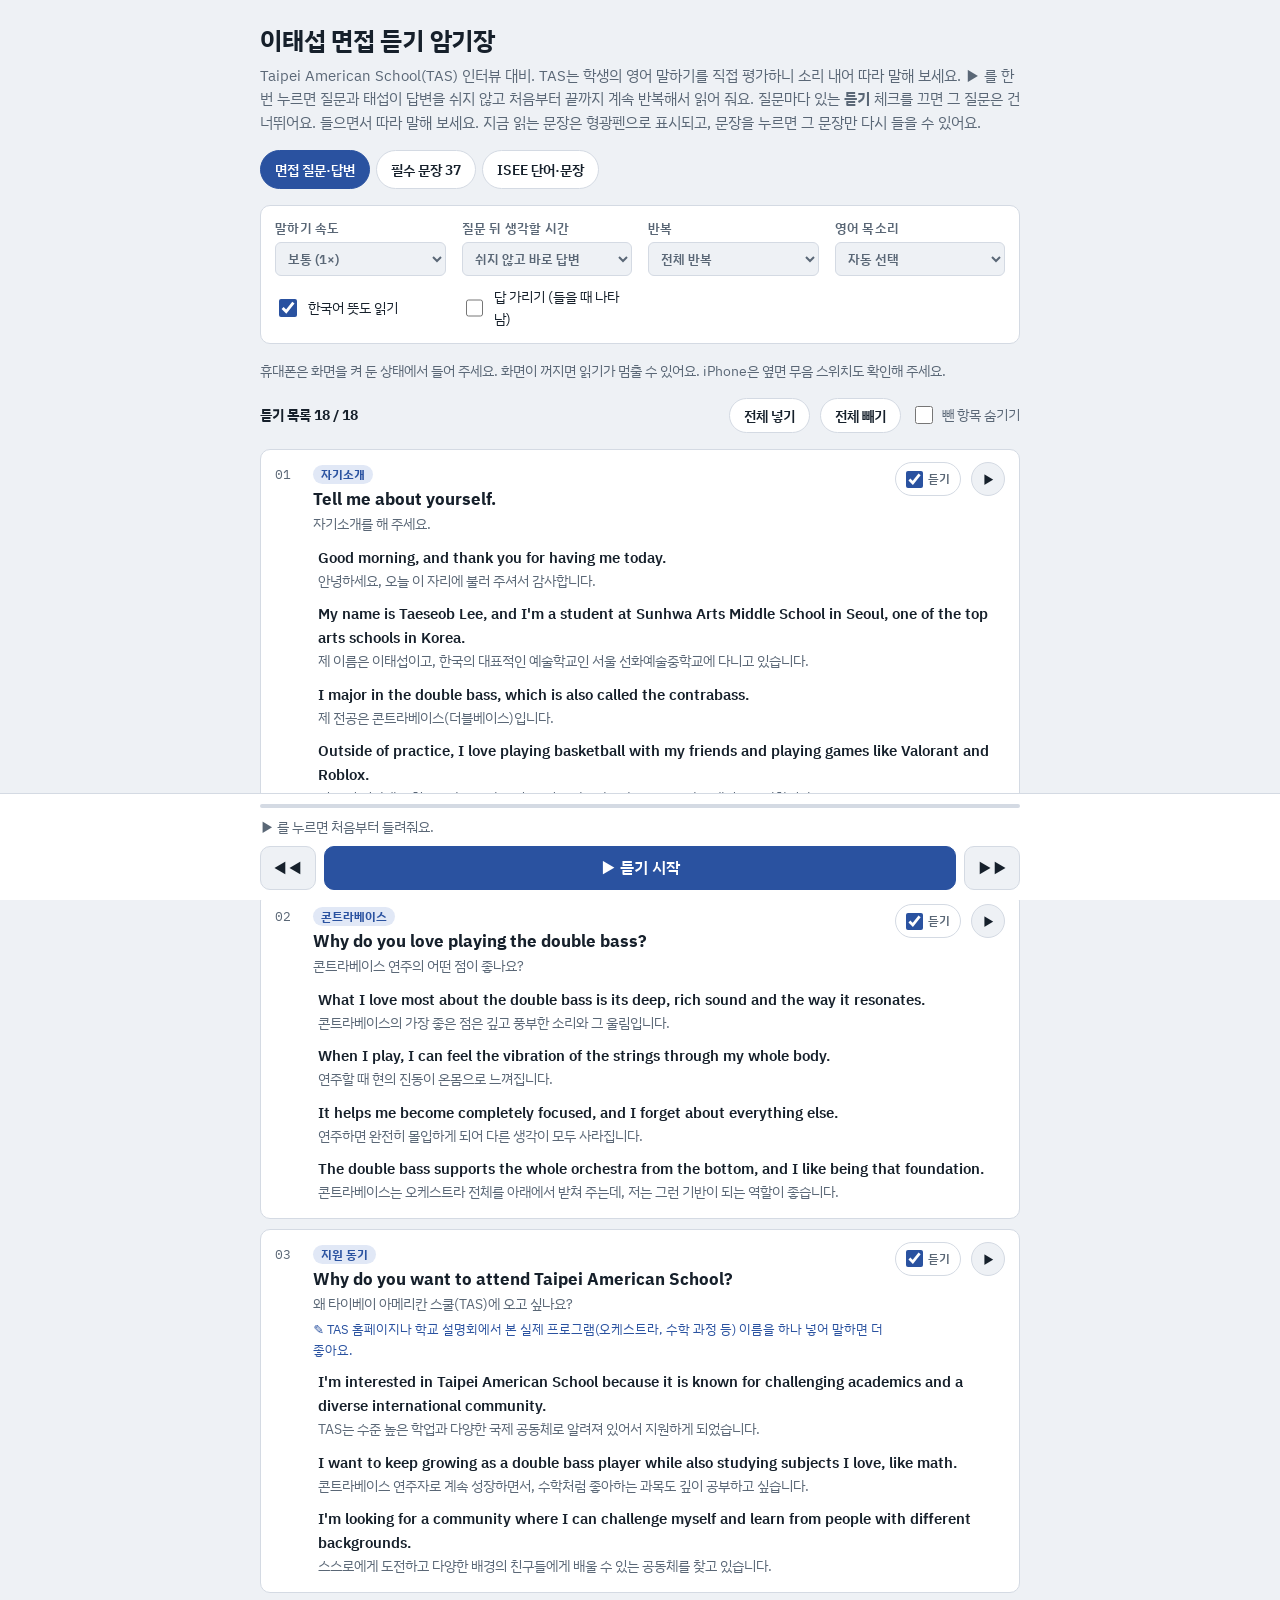
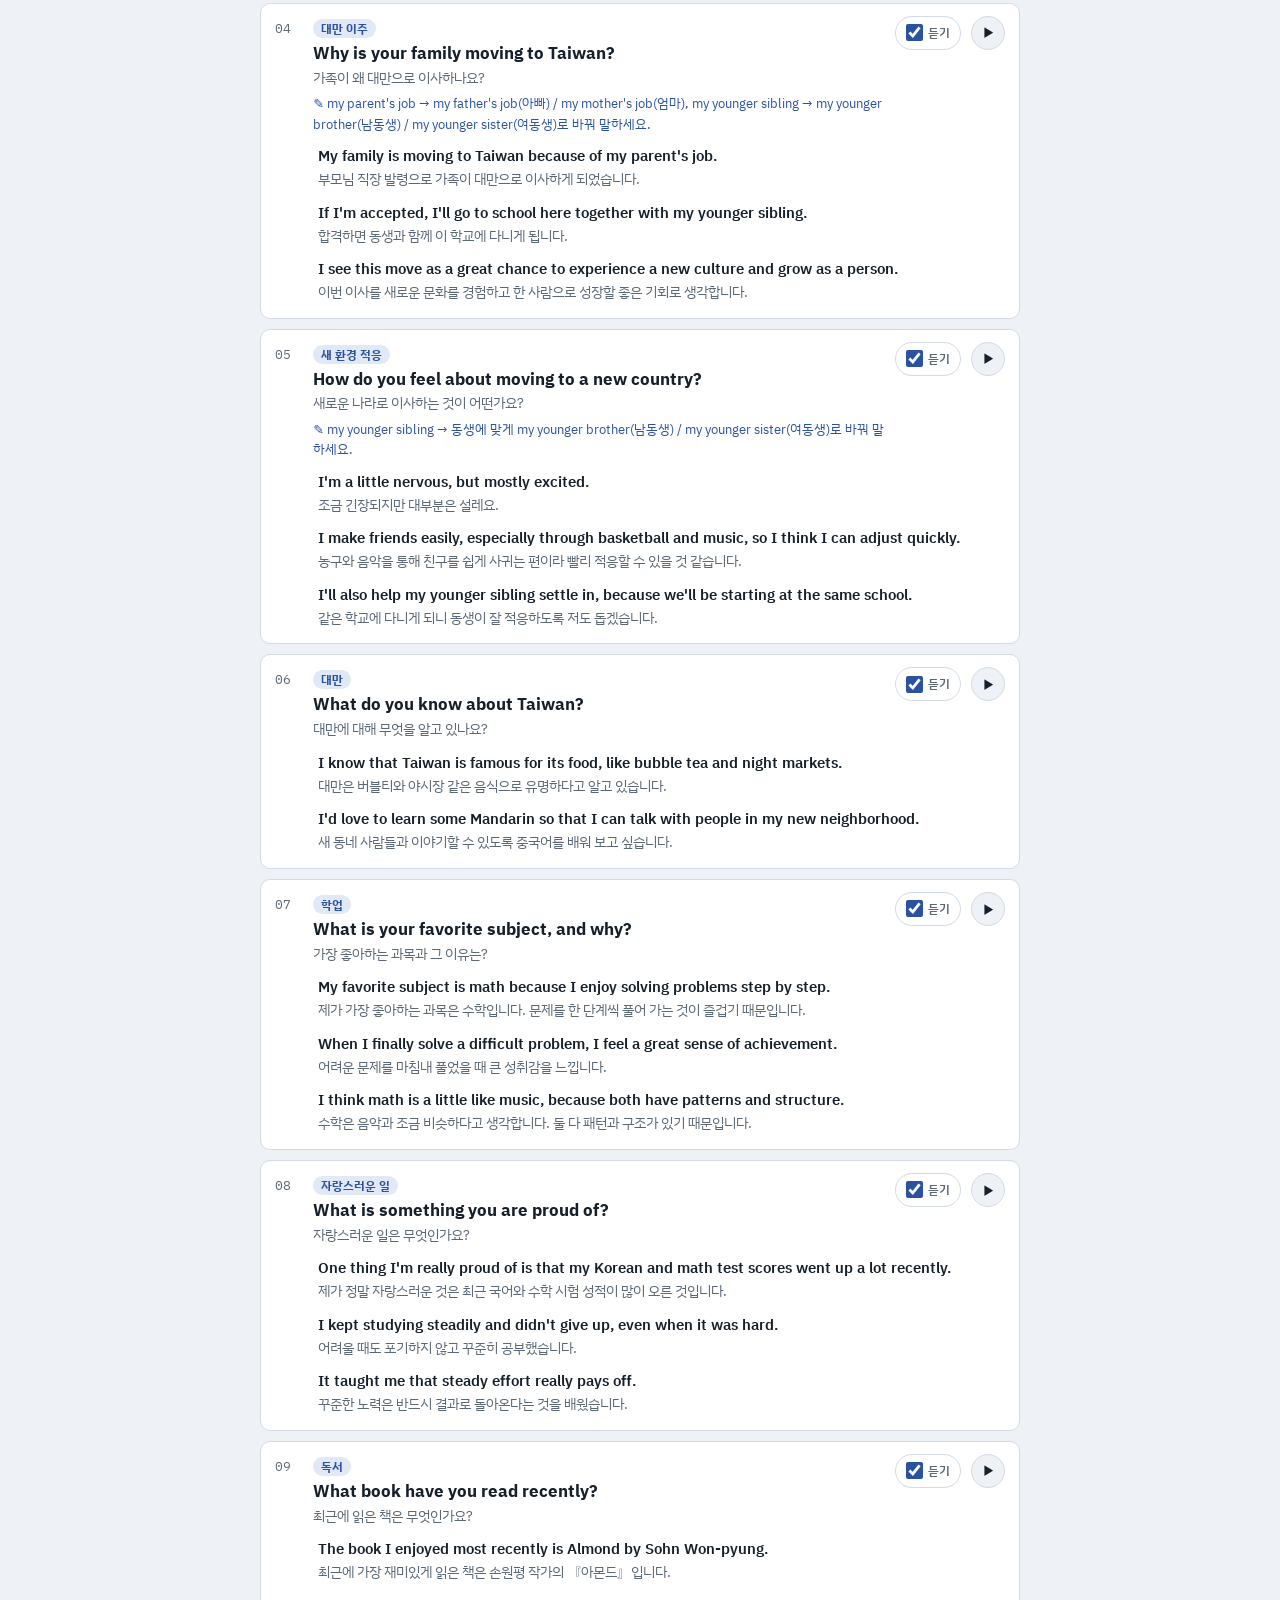
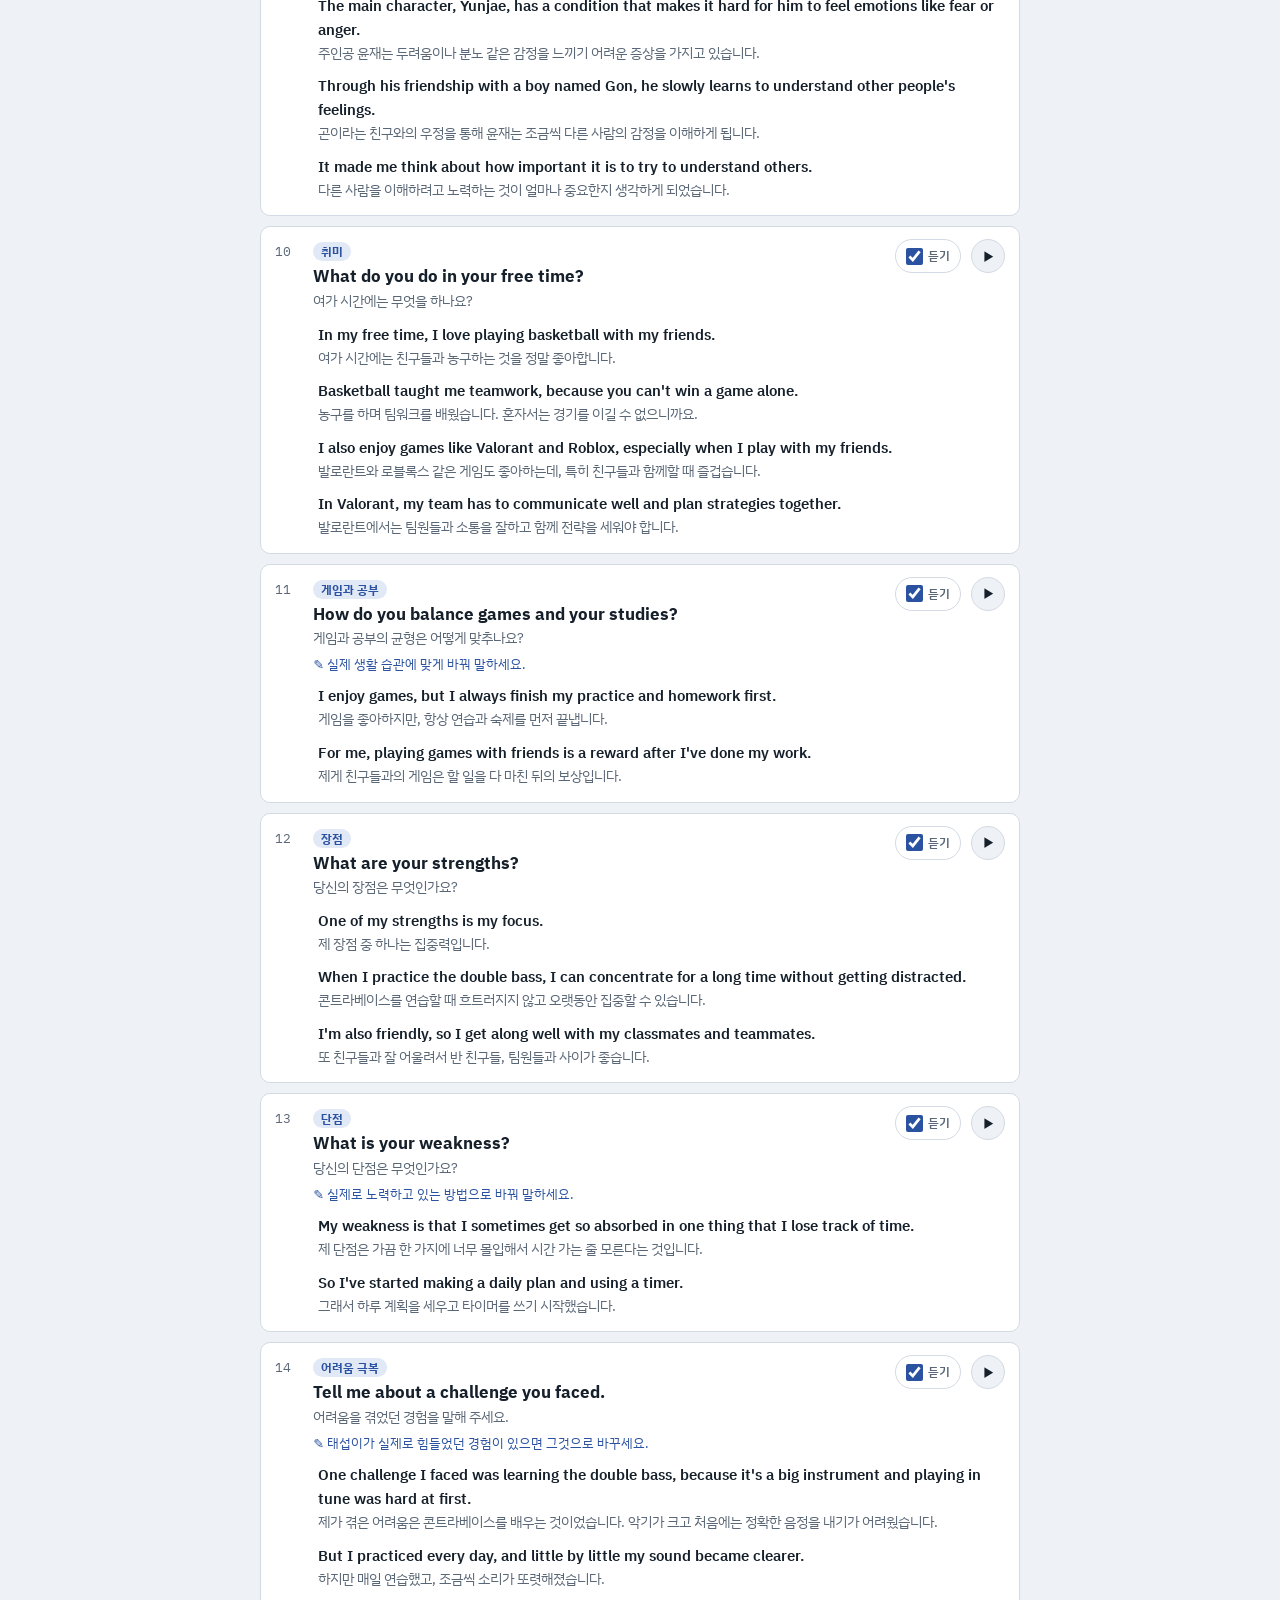
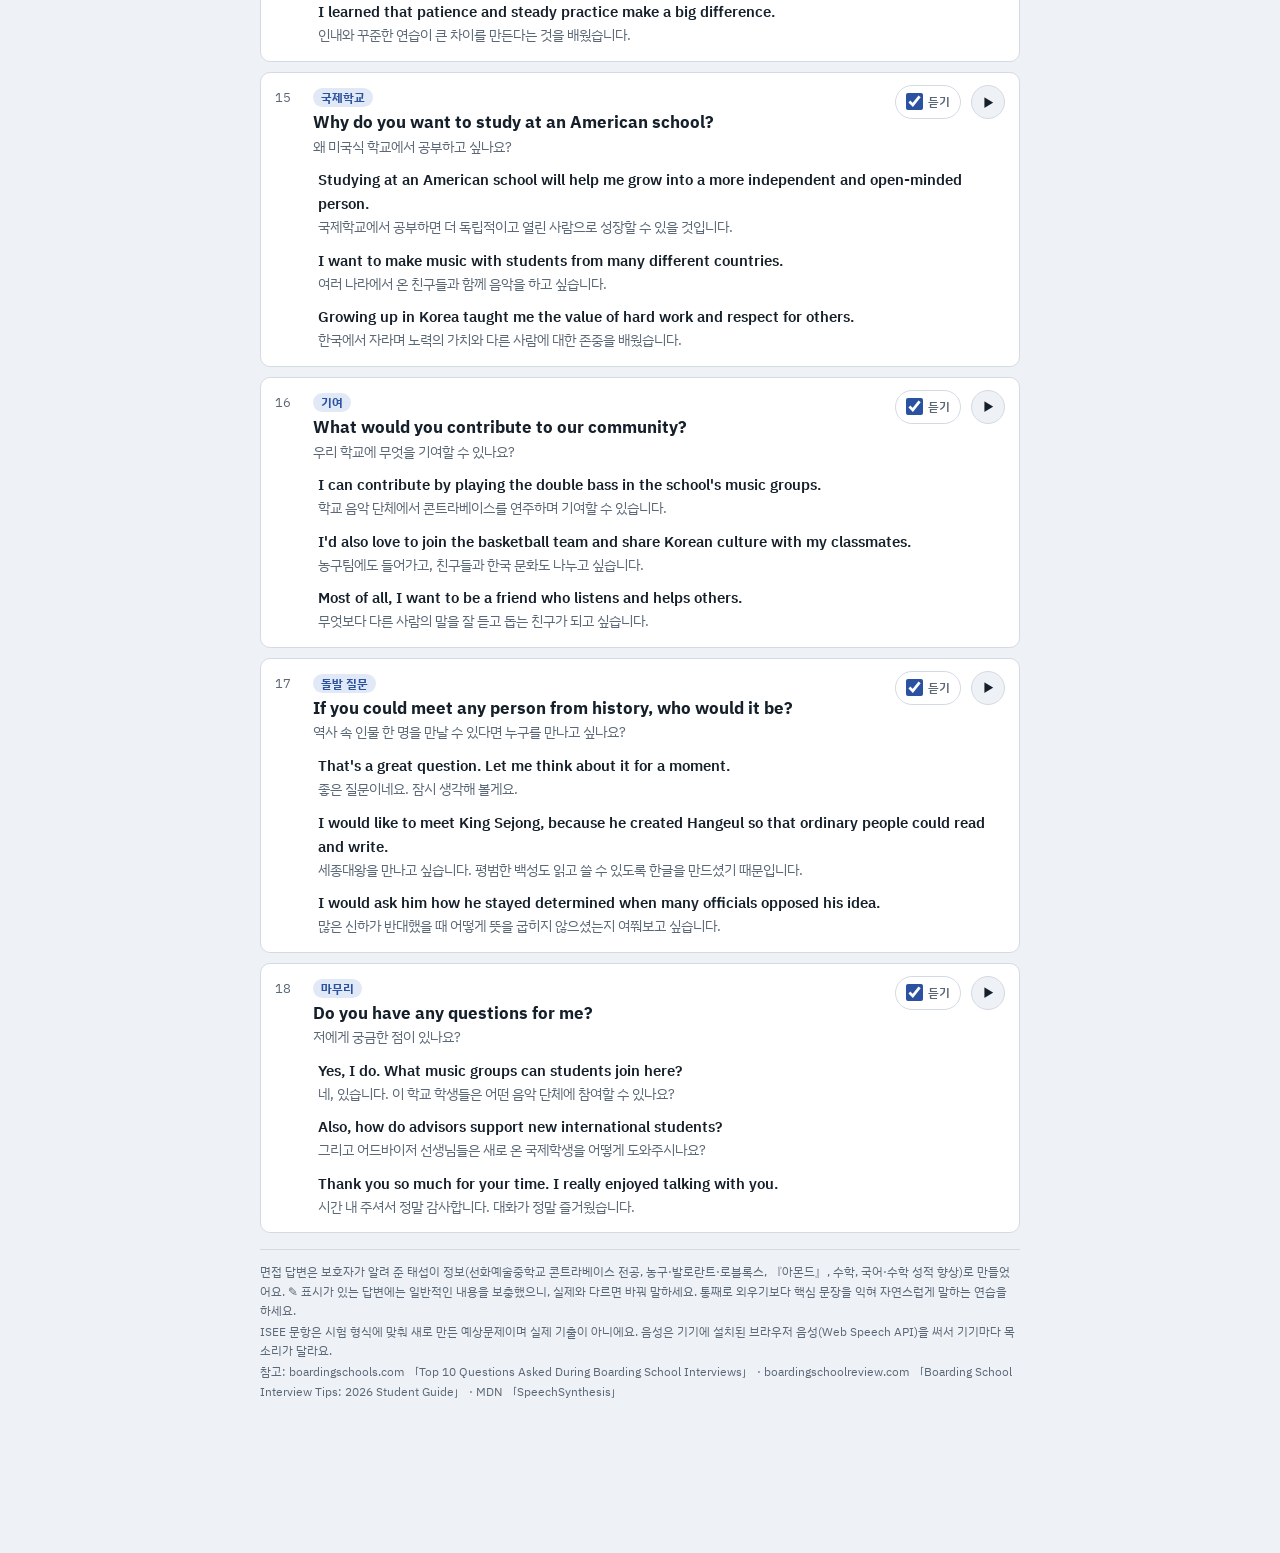
==== commit 40d84184: "Tailor interview prep to Taipei American School - Name TAS in the why-this-school answer and drop un" ====
--- a/listen.html
+++ b/listen.html
@@ -119,7 +119,7 @@
 <div class="wrap">
   <header>
     <h1>이태섭 면접 듣기 암기장</h1>
-    <p class="lead">▶ 를 한 번 누르면 질문과 태섭이 답변을 쉬지 않고 처음부터 끝까지 계속 반복해서 읽어 줘요. 질문마다 있는 <b>듣기</b> 체크를 끄면 그 질문은 건너뛰어요. 들으면서 따라 말해 보세요. 지금 읽는 문장은 형광펜으로 표시되고, 문장을 누르면 그 문장만 다시 들을 수 있어요.</p>
+    <p class="lead">Taipei American School(TAS) 인터뷰 대비. TAS는 학생의 영어 말하기를 직접 평가하니 소리 내어 따라 말해 보세요. ▶ 를 한 번 누르면 질문과 태섭이 답변을 쉬지 않고 처음부터 끝까지 계속 반복해서 읽어 줘요. 질문마다 있는 <b>듣기</b> 체크를 끄면 그 질문은 건너뛰어요. 들으면서 따라 말해 보세요. 지금 읽는 문장은 형광펜으로 표시되고, 문장을 누르면 그 문장만 다시 들을 수 있어요.</p>
   </header>
 
   <nav class="tabs" role="tablist" aria-label="학습 자료">
@@ -191,7 +191,7 @@
 </div>
 
 <script>
-const DATA = {"qa": [{"tag": "자기소개", "q": {"en": "Tell me about yourself.", "ko": "자기소개를 해 주세요."}, "note": "", "lines": [{"en": "Good morning, and thank you for having me today.", "ko": "안녕하세요, 오늘 이 자리에 불러 주셔서 감사합니다."}, {"en": "My name is Taeseob Lee, and I'm a student at Sunhwa Arts Middle School in Seoul, one of the top arts schools in Korea.", "ko": "제 이름은 이태섭이고, 한국의 대표적인 예술학교인 서울 선화예술중학교에 다니고 있습니다."}, {"en": "I major in the double bass, which is also called the contrabass.", "ko": "제 전공은 콘트라베이스(더블베이스)입니다."}, {"en": "Outside of practice, I love playing basketball with my friends and playing games like Valorant and Roblox.", "ko": "연습 외 시간에는 친구들과 농구하는 것, 그리고 발로란트와 로블록스 같은 게임을 좋아합니다."}, {"en": "I would describe myself as a focused and friendly person.", "ko": "저는 집중력이 좋고 친구들과 잘 어울리는 사람이라고 생각합니다."}]}, {"tag": "콘트라베이스", "q": {"en": "Why do you love playing the double bass?", "ko": "콘트라베이스 연주의 어떤 점이 좋나요?"}, "note": "", "lines": [{"en": "What I love most about the double bass is its deep, rich sound and the way it resonates.", "ko": "콘트라베이스의 가장 좋은 점은 깊고 풍부한 소리와 그 울림입니다."}, {"en": "When I play, I can feel the vibration of the strings through my whole body.", "ko": "연주할 때 현의 진동이 온몸으로 느껴집니다."}, {"en": "It helps me become completely focused, and I forget about everything else.", "ko": "연주하면 완전히 몰입하게 되어 다른 생각이 모두 사라집니다."}, {"en": "The double bass supports the whole orchestra from the bottom, and I like being that foundation.", "ko": "콘트라베이스는 오케스트라 전체를 아래에서 받쳐 주는데, 저는 그런 기반이 되는 역할이 좋습니다."}]}, {"tag": "지원 동기", "q": {"en": "Why do you want to attend our school?", "ko": "왜 우리 학교에 오고 싶나요?"}, "note": "✎ 지원하는 학교의 실제 프로그램 이름(오케스트라, 수학 과정 등)을 넣어 말하면 더 좋아요.", "lines": [{"en": "I'm interested in your school because it offers both strong academics and an excellent music program.", "ko": "귀교는 학업과 음악 프로그램이 모두 뛰어나서 지원하게 되었습니다."}, {"en": "I want to keep growing as a double bass player while also studying subjects I love, like math.", "ko": "콘트라베이스 연주자로 계속 성장하면서, 수학처럼 좋아하는 과목도 깊이 공부하고 싶습니다."}, {"en": "I'm looking for a community where I can challenge myself and learn from people with different backgrounds.", "ko": "스스로에게 도전하고 다양한 배경의 친구들에게 배울 수 있는 공동체를 찾고 있습니다."}]}, {"tag": "대만 이주", "q": {"en": "Why is your family moving to Taiwan?", "ko": "가족이 왜 대만으로 이사하나요?"}, "note": "✎ my parent's job → my father's job(아빠) / my mother's job(엄마), my younger sibling → my younger brother(남동생) / my younger sister(여동생)로 바꿔 말하세요.", "lines": [{"en": "My family is moving to Taiwan because of my parent's job.", "ko": "부모님 직장 발령으로 가족이 대만으로 이사하게 되었습니다."}, {"en": "If I'm accepted, I'll go to school here together with my younger sibling.", "ko": "합격하면 동생과 함께 이 학교에 다니게 됩니다."}, {"en": "I see this move as a great chance to experience a new culture and grow as a person.", "ko": "이번 이사를 새로운 문화를 경험하고 한 사람으로 성장할 좋은 기회로 생각합니다."}]}, {"tag": "새 환경 적응", "q": {"en": "How do you feel about moving to a new country?", "ko": "새로운 나라로 이사하는 것이 어떤가요?"}, "note": "✎ my younger sibling → 동생에 맞게 my younger brother(남동생) / my younger sister(여동생)로 바꿔 말하세요.", "lines": [{"en": "I'm a little nervous, but mostly excited.", "ko": "조금 긴장되지만 대부분은 설레요."}, {"en": "I make friends easily, especially through basketball and music, so I think I can adjust quickly.", "ko": "농구와 음악을 통해 친구를 쉽게 사귀는 편이라 빨리 적응할 수 있을 것 같습니다."}, {"en": "I'll also help my younger sibling settle in, because we'll be starting at the same school.", "ko": "같은 학교에 다니게 되니 동생이 잘 적응하도록 저도 돕겠습니다."}]}, {"tag": "대만", "q": {"en": "What do you know about Taiwan?", "ko": "대만에 대해 무엇을 알고 있나요?"}, "note": "", "lines": [{"en": "I know that Taiwan is famous for its food, like bubble tea and night markets.", "ko": "대만은 버블티와 야시장 같은 음식으로 유명하다고 알고 있습니다."}, {"en": "I'd love to learn some Mandarin so that I can talk with people in my new neighborhood.", "ko": "새 동네 사람들과 이야기할 수 있도록 중국어를 배워 보고 싶습니다."}]}, {"tag": "학업", "q": {"en": "What is your favorite subject, and why?", "ko": "가장 좋아하는 과목과 그 이유는?"}, "note": "", "lines": [{"en": "My favorite subject is math because I enjoy solving problems step by step.", "ko": "제가 가장 좋아하는 과목은 수학입니다. 문제를 한 단계씩 풀어 가는 것이 즐겁기 때문입니다."}, {"en": "When I finally solve a difficult problem, I feel a great sense of achievement.", "ko": "어려운 문제를 마침내 풀었을 때 큰 성취감을 느낍니다."}, {"en": "I think math is a little like music, because both have patterns and structure.", "ko": "수학은 음악과 조금 비슷하다고 생각합니다. 둘 다 패턴과 구조가 있기 때문입니다."}]}, {"tag": "자랑스러운 일", "q": {"en": "What is something you are proud of?", "ko": "자랑스러운 일은 무엇인가요?"}, "note": "", "lines": [{"en": "One thing I'm really proud of is that my Korean and math test scores went up a lot recently.", "ko": "제가 정말 자랑스러운 것은 최근 국어와 수학 시험 성적이 많이 오른 것입니다."}, {"en": "I kept studying steadily and didn't give up, even when it was hard.", "ko": "어려울 때도 포기하지 않고 꾸준히 공부했습니다."}, {"en": "It taught me that steady effort really pays off.", "ko": "꾸준한 노력은 반드시 결과로 돌아온다는 것을 배웠습니다."}]}, {"tag": "독서", "q": {"en": "What book have you read recently?", "ko": "최근에 읽은 책은 무엇인가요?"}, "note": "", "lines": [{"en": "The book I enjoyed most recently is Almond by Sohn Won-pyung.", "ko": "최근에 가장 재미있게 읽은 책은 손원평 작가의 『아몬드』입니다."}, {"en": "The main character, Yunjae, has a condition that makes it hard for him to feel emotions like fear or anger.", "ko": "주인공 윤재는 두려움이나 분노 같은 감정을 느끼기 어려운 증상을 가지고 있습니다."}, {"en": "Through his friendship with a boy named Gon, he slowly learns to understand other people's feelings.", "ko": "곤이라는 친구와의 우정을 통해 윤재는 조금씩 다른 사람의 감정을 이해하게 됩니다."}, {"en": "It made me think about how important it is to try to understand others.", "ko": "다른 사람을 이해하려고 노력하는 것이 얼마나 중요한지 생각하게 되었습니다."}]}, {"tag": "취미", "q": {"en": "What do you do in your free time?", "ko": "여가 시간에는 무엇을 하나요?"}, "note": "", "lines": [{"en": "In my free time, I love playing basketball with my friends.", "ko": "여가 시간에는 친구들과 농구하는 것을 정말 좋아합니다."}, {"en": "Basketball taught me teamwork, because you can't win a game alone.", "ko": "농구를 하며 팀워크를 배웠습니다. 혼자서는 경기를 이길 수 없으니까요."}, {"en": "I also enjoy games like Valorant and Roblox, especially when I play with my friends.", "ko": "발로란트와 로블록스 같은 게임도 좋아하는데, 특히 친구들과 함께할 때 즐겁습니다."}, {"en": "In Valorant, my team has to communicate well and plan strategies together.", "ko": "발로란트에서는 팀원들과 소통을 잘하고 함께 전략을 세워야 합니다."}]}, {"tag": "게임과 공부", "q": {"en": "How do you balance games and your studies?", "ko": "게임과 공부의 균형은 어떻게 맞추나요?"}, "note": "✎ 실제 생활 습관에 맞게 바꿔 말하세요.", "lines": [{"en": "I enjoy games, but I always finish my practice and homework first.", "ko": "게임을 좋아하지만, 항상 연습과 숙제를 먼저 끝냅니다."}, {"en": "For me, playing games with friends is a reward after I've done my work.", "ko": "제게 친구들과의 게임은 할 일을 다 마친 뒤의 보상입니다."}]}, {"tag": "장점", "q": {"en": "What are your strengths?", "ko": "당신의 장점은 무엇인가요?"}, "note": "", "lines": [{"en": "One of my strengths is my focus.", "ko": "제 장점 중 하나는 집중력입니다."}, {"en": "When I practice the double bass, I can concentrate for a long time without getting distracted.", "ko": "콘트라베이스를 연습할 때 흐트러지지 않고 오랫동안 집중할 수 있습니다."}, {"en": "I'm also friendly, so I get along well with my classmates and teammates.", "ko": "또 친구들과 잘 어울려서 반 친구들, 팀원들과 사이가 좋습니다."}]}, {"tag": "단점", "q": {"en": "What is your weakness?", "ko": "당신의 단점은 무엇인가요?"}, "note": "✎ 실제로 노력하고 있는 방법으로 바꿔 말하세요.", "lines": [{"en": "My weakness is that I sometimes get so absorbed in one thing that I lose track of time.", "ko": "제 단점은 가끔 한 가지에 너무 몰입해서 시간 가는 줄 모른다는 것입니다."}, {"en": "So I've started making a daily plan and using a timer.", "ko": "그래서 하루 계획을 세우고 타이머를 쓰기 시작했습니다."}]}, {"tag": "어려움 극복", "q": {"en": "Tell me about a challenge you faced.", "ko": "어려움을 겪었던 경험을 말해 주세요."}, "note": "✎ 태섭이가 실제로 힘들었던 경험이 있으면 그것으로 바꾸세요.", "lines": [{"en": "One challenge I faced was learning the double bass, because it's a big instrument and playing in tune was hard at first.", "ko": "제가 겪은 어려움은 콘트라베이스를 배우는 것이었습니다. 악기가 크고 처음에는 정확한 음정을 내기가 어려웠습니다."}, {"en": "But I practiced every day, and little by little my sound became clearer.", "ko": "하지만 매일 연습했고, 조금씩 소리가 또렷해졌습니다."}, {"en": "I learned that patience and steady practice make a big difference.", "ko": "인내와 꾸준한 연습이 큰 차이를 만든다는 것을 배웠습니다."}]}, {"tag": "국제학교", "q": {"en": "Why do you want to study at an international school?", "ko": "왜 국제학교에서 공부하고 싶나요?"}, "note": "", "lines": [{"en": "Studying at an international school will help me grow into a more independent and open-minded person.", "ko": "국제학교에서 공부하면 더 독립적이고 열린 사람으로 성장할 수 있을 것입니다."}, {"en": "I want to make music with students from many different countries.", "ko": "여러 나라에서 온 친구들과 함께 음악을 하고 싶습니다."}, {"en": "Growing up in Korea taught me the value of hard work and respect for others.", "ko": "한국에서 자라며 노력의 가치와 다른 사람에 대한 존중을 배웠습니다."}]}, {"tag": "기여", "q": {"en": "What would you contribute to our community?", "ko": "우리 학교에 무엇을 기여할 수 있나요?"}, "note": "", "lines": [{"en": "I can contribute by playing the double bass in the orchestra or the jazz band.", "ko": "오케스트라나 재즈 밴드에서 콘트라베이스를 연주하며 기여할 수 있습니다."}, {"en": "I'd also love to join the basketball team and share Korean culture with my classmates.", "ko": "농구팀에도 들어가고, 친구들과 한국 문화도 나누고 싶습니다."}, {"en": "Most of all, I want to be a friend who listens and helps others.", "ko": "무엇보다 다른 사람의 말을 잘 듣고 돕는 친구가 되고 싶습니다."}]}, {"tag": "돌발 질문", "q": {"en": "If you could meet any person from history, who would it be?", "ko": "역사 속 인물 한 명을 만날 수 있다면 누구를 만나고 싶나요?"}, "note": "", "lines": [{"en": "That's a great question. Let me think about it for a moment.", "ko": "좋은 질문이네요. 잠시 생각해 볼게요."}, {"en": "I would like to meet King Sejong, because he created Hangeul so that ordinary people could read and write.", "ko": "세종대왕을 만나고 싶습니다. 평범한 백성도 읽고 쓸 수 있도록 한글을 만드셨기 때문입니다."}, {"en": "I would ask him how he stayed determined when many officials opposed his idea.", "ko": "많은 신하가 반대했을 때 어떻게 뜻을 굽히지 않으셨는지 여쭤보고 싶습니다."}]}, {"tag": "마무리", "q": {"en": "Do you have any questions for me?", "ko": "저에게 궁금한 점이 있나요?"}, "note": "", "lines": [{"en": "Yes, I do. What music groups can students join here?", "ko": "네, 있습니다. 이 학교 학생들은 어떤 음악 단체에 참여할 수 있나요?"}, {"en": "Also, how do advisors support new international students?", "ko": "그리고 어드바이저 선생님들은 새로 온 국제학생을 어떻게 도와주시나요?"}, {"en": "Thank you so much for your time. I really enjoyed talking with you.", "ko": "시간 내 주셔서 정말 감사합니다. 대화가 정말 즐거웠습니다."}]}], "sentences": [{"group": "1. 첫인사 · 자기소개", "lines": [{"en": "Good morning. Thank you for having me today.", "ko": "안녕하세요. 오늘 이 자리에 불러 주셔서 감사합니다.", "show": "Good morning. Thank you for having me today."}]}, {"group": "1. 첫인사 · 자기소개", "lines": [{"en": "My name is blank, and I'm in blank grade at blank School in Seoul.", "ko": "제 이름은 ___이고, 서울 ___학교 ___학년입니다.", "show": "My name is ___, and I'm in ___ grade at ___ School in Seoul."}]}, {"group": "1. 첫인사 · 자기소개", "lines": [{"en": "I would describe myself as a curious person who loves asking \"why.\"", "ko": "저는 '왜?'라고 묻기를 좋아하는 호기심 많은 사람이라고 생각합니다.", "show": "I would describe myself as a curious person who loves asking \"why.\""}]}, {"group": "1. 첫인사 · 자기소개", "lines": [{"en": "Outside of class, I spend most of my time blank.", "ko": "수업 외 시간에는 대부분 ___을 하며 보냅니다.", "show": "Outside of class, I spend most of my time ___."}]}, {"group": "1. 첫인사 · 자기소개", "lines": [{"en": "People who know me well would say I'm blank and blank, because blank.", "ko": "저를 잘 아는 사람들은 제가 ___하고 ___하다고 말할 거예요. 왜냐하면 ___.", "show": "People who know me well would say I'm ___ and ___, because ___."}]}, {"group": "2. 지원 동기", "lines": [{"en": "I'm interested in your school because of its blank program.", "ko": "귀교의 ___ 프로그램 때문에 지원하게 되었습니다.", "show": "I'm interested in your school because of its ___ program."}]}, {"group": "2. 지원 동기", "lines": [{"en": "When I visited the campus, I was impressed by blank.", "ko": "캠퍼스를 방문했을 때 ___이 정말 인상 깊었습니다.", "show": "When I visited the campus, I was impressed by ___."}]}, {"group": "2. 지원 동기", "lines": [{"en": "I'm looking for a community where I can challenge myself and learn from people with different backgrounds.", "ko": "스스로에게 도전하고 다양한 배경의 친구들에게 배울 수 있는 공동체를 찾고 있습니다.", "show": "I'm looking for a community where I can challenge myself and learn from people with different backgrounds."}]}, {"group": "2. 지원 동기", "lines": [{"en": "I believe I can contribute to your school by blank.", "ko": "저는 ___을 통해 학교에 기여할 수 있다고 생각합니다.", "show": "I believe I can contribute to your school by ___."}]}, {"group": "3. 학업", "lines": [{"en": "My favorite subject is blank because blank.", "ko": "제가 가장 좋아하는 과목은 ___입니다. 왜냐하면 ___.", "show": "My favorite subject is ___ because ___."}]}, {"group": "3. 학업", "lines": [{"en": "The subject I find most challenging is blank, but I've improved by blank.", "ko": "가장 어려운 과목은 ___이지만, ___을 하면서 실력이 늘었습니다.", "show": "The subject I find most challenging is ___, but I've improved by ___."}]}, {"group": "3. 학업", "lines": [{"en": "Recently, I read blank, and it made me think about blank.", "ko": "최근에 ___을 읽었는데, ___에 대해 생각해 보게 되었습니다.", "show": "Recently, I read ___, and it made me think about ___."}]}, {"group": "3. 학업", "lines": [{"en": "I enjoy projects where I can work with others and come up with creative solutions.", "ko": "다른 사람과 협력해 창의적인 해결책을 찾는 프로젝트를 좋아합니다.", "show": "I enjoy projects where I can work with others and come up with creative solutions."}]}, {"group": "4. 활동 · 관심사", "lines": [{"en": "I've been playing blank for blank years.", "ko": "저는 ___을 ___년 동안 해 왔습니다.", "show": "I've been playing ___ for ___ years."}]}, {"group": "4. 활동 · 관심사", "lines": [{"en": "One thing I'm really proud of is blank.", "ko": "제가 정말 자랑스럽게 생각하는 것은 ___입니다.", "show": "One thing I'm really proud of is ___."}]}, {"group": "4. 활동 · 관심사", "lines": [{"en": "Through blank, I learned the importance of teamwork and responsibility.", "ko": "___을 통해 팀워크와 책임감의 중요성을 배웠습니다.", "show": "Through ___, I learned the importance of teamwork and responsibility."}]}, {"group": "4. 활동 · 관심사", "lines": [{"en": "I'd love to continue blank at your school and try new activities like blank.", "ko": "귀교에서도 ___을 계속하고, ___ 같은 새로운 활동에도 도전하고 싶습니다.", "show": "I'd love to continue ___ at your school and try new activities like ___."}]}, {"group": "5. 장점 · 단점 · 어려움 극복", "lines": [{"en": "One of my strengths is blank. For example, blank.", "ko": "제 장점 중 하나는 ___입니다. 예를 들어 ___.", "show": "One of my strengths is ___. For example, ___."}]}, {"group": "5. 장점 · 단점 · 어려움 극복", "lines": [{"en": "My weakness is that I sometimes blank, so I've started blank to work on it.", "ko": "제 단점은 가끔 ___한다는 것인데, 이를 고치려고 ___을 시작했습니다.", "show": "My weakness is that I sometimes ___, so I've started ___ to work on it."}]}, {"group": "5. 장점 · 단점 · 어려움 극복", "lines": [{"en": "One challenge I faced was blank. At first, I blank, but then I blank.", "ko": "제가 겪은 어려움은 ___이었습니다. 처음에는 ___했지만, 그 후 ___했습니다.", "show": "One challenge I faced was ___. At first, I ___, but then I ___."}]}, {"group": "5. 장점 · 단점 · 어려움 극복", "lines": [{"en": "In the end, blank, and I learned that blank.", "ko": "결국 ___했고, ___라는 것을 배웠습니다.", "show": "In the end, ___, and I learned that ___."}]}, {"group": "6. 새 환경 적응 · 대만 이주", "lines": [{"en": "My family is moving to Taiwan because of my parent's job.", "ko": "부모님 직장 발령으로 가족이 대만으로 이사하게 되었습니다.", "show": "My family is moving to Taiwan because of my parent's job."}]}, {"group": "6. 새 환경 적응 · 대만 이주", "lines": [{"en": "If I'm accepted, I'll go to school here together with my younger sibling.", "ko": "합격하면 동생과 함께 이 학교에 다니게 됩니다.", "show": "If I'm accepted, I'll go to school here together with my younger sibling."}]}, {"group": "6. 새 환경 적응 · 대만 이주", "lines": [{"en": "I'm a little nervous, but mostly excited.", "ko": "조금 긴장되지만 대부분은 설레요.", "show": "I'm a little nervous, but mostly excited."}]}, {"group": "6. 새 환경 적응 · 대만 이주", "lines": [{"en": "I make friends easily, so I think I can adjust quickly.", "ko": "친구를 쉽게 사귀는 편이라 빨리 적응할 수 있을 것 같습니다.", "show": "I make friends easily, so I think I can adjust quickly."}]}, {"group": "7. 국제학교 · 한국 배경", "lines": [{"en": "Studying at an international school will help me grow into a more independent and open-minded person.", "ko": "국제학교에서 공부하면 더 독립적이고 열린 사람으로 성장할 수 있을 것입니다.", "show": "Studying at an international school will help me grow into a more independent and open-minded person."}]}, {"group": "7. 국제학교 · 한국 배경", "lines": [{"en": "Growing up in Korea taught me the value of hard work and respect for others.", "ko": "한국에서 자라며 노력의 가치와 타인에 대한 존중을 배웠습니다.", "show": "Growing up in Korea taught me the value of hard work and respect for others."}]}, {"group": "7. 국제학교 · 한국 배경", "lines": [{"en": "I'd love to share Korean culture with my classmates, for example through blank.", "ko": "___ 같은 방법으로 친구들과 한국 문화를 나누고 싶습니다.", "show": "I'd love to share Korean culture with my classmates, for example through ___."}]}, {"group": "8. 생각할 시간 벌기 · 되묻기 (가장 중요!)", "lines": [{"en": "That's a great question. Let me think about it for a moment.", "ko": "좋은 질문이네요. 잠시 생각해 볼게요.", "show": "That's a great question. Let me think about it for a moment."}]}, {"group": "8. 생각할 시간 벌기 · 되묻기 (가장 중요!)", "lines": [{"en": "Could you please repeat the question?", "ko": "질문을 다시 한번 말씀해 주시겠어요?", "show": "Could you please repeat the question?"}]}, {"group": "8. 생각할 시간 벌기 · 되묻기 (가장 중요!)", "lines": [{"en": "Just to make sure I understand, do you mean blank?", "ko": "제가 제대로 이해했는지 확인하고 싶은데, ___라는 뜻인가요?", "show": "Just to make sure I understand, do you mean ___?"}]}, {"group": "8. 생각할 시간 벌기 · 되묻기 (가장 중요!)", "lines": [{"en": "I've never thought about that before, but I would say blank.", "ko": "그건 생각해 본 적이 없지만, 제 생각에는 ___입니다.", "show": "I've never thought about that before, but I would say ___."}]}, {"group": "9. 면접관에게 하는 질문", "lines": [{"en": "What do students usually do on weekends?", "ko": "학생들은 주말에 주로 무엇을 하나요?", "show": "What do students usually do on weekends?"}]}, {"group": "9. 면접관에게 하는 질문", "lines": [{"en": "How do advisors support new international students?", "ko": "어드바이저 선생님들은 새로 온 국제학생을 어떻게 도와주시나요?", "show": "How do advisors support new international students?"}]}, {"group": "9. 면접관에게 하는 질문", "lines": [{"en": "What do you think makes students successful here?", "ko": "이 학교에서 잘 해내는 학생들의 공통점은 무엇이라고 생각하세요?", "show": "What do you think makes students successful here?"}]}, {"group": "10. 마무리 인사", "lines": [{"en": "Thank you so much for your time. I really enjoyed talking with you.", "ko": "시간 내 주셔서 정말 감사합니다. 대화가 정말 즐거웠습니다.", "show": "Thank you so much for your time. I really enjoyed talking with you."}]}, {"group": "10. 마무리 인사", "lines": [{"en": "I hope to see you again in the fall.", "ko": "가을에 다시 뵙기를 바랍니다.", "show": "I hope to see you again in the fall."}]}], "isee": [{"group": "Synonyms · 동의어", "tag": "동의어", "title": "Benevolent", "lines": [{"en": "Benevolent means kind.", "ko": "benevolent = 자비로운, 친절한"}]}, {"group": "Synonyms · 동의어", "tag": "동의어", "title": "Meticulous", "lines": [{"en": "Meticulous means careful and precise.", "ko": "meticulous = 꼼꼼한, 세심한"}]}, {"group": "Synonyms · 동의어", "tag": "동의어", "title": "Reluctant", "lines": [{"en": "Reluctant means unwilling.", "ko": "reluctant = 꺼리는, 내키지 않는"}]}, {"group": "Synonyms · 동의어", "tag": "동의어", "title": "Candid", "lines": [{"en": "Candid means honest.", "ko": "candid = 솔직한"}]}, {"group": "Synonyms · 동의어", "tag": "동의어", "title": "Diligent", "lines": [{"en": "Diligent means hardworking.", "ko": "diligent = 부지런한"}]}, {"group": "Synonyms · 동의어", "tag": "동의어", "title": "Scarce", "lines": [{"en": "Scarce means rare.", "ko": "scarce = 드문, 부족한"}]}, {"group": "Synonyms · 동의어", "tag": "동의어", "title": "Feeble", "lines": [{"en": "Feeble means weak.", "ko": "feeble = 연약한, 힘없는"}]}, {"group": "Synonyms · 동의어", "tag": "동의어", "title": "Elated", "lines": [{"en": "Elated means overjoyed.", "ko": "elated = 크게 기뻐하는"}]}, {"group": "Synonyms · 동의어", "tag": "동의어", "title": "Obsolete", "lines": [{"en": "Obsolete means outdated.", "ko": "obsolete = 구식의, 더 이상 쓰이지 않는"}]}, {"group": "Synonyms · 동의어", "tag": "동의어", "title": "Tranquil", "lines": [{"en": "Tranquil means calm.", "ko": "tranquil = 고요한, 평온한"}]}, {"group": "Synonyms · 동의어", "tag": "동의어", "title": "Hostile", "lines": [{"en": "Hostile means unfriendly.", "ko": "hostile = 적대적인"}]}, {"group": "Synonyms · 동의어", "tag": "동의어", "title": "Abundant", "lines": [{"en": "Abundant means plentiful.", "ko": "abundant = 풍부한"}]}, {"group": "Synonyms · 동의어", "tag": "동의어", "title": "Frugal", "lines": [{"en": "Frugal means thrifty.", "ko": "frugal = 검소한, 알뜰한"}]}, {"group": "Synonyms · 동의어", "tag": "동의어", "title": "Vivid", "lines": [{"en": "Vivid means bright.", "ko": "vivid = 선명한, 생생한"}]}, {"group": "Synonyms · 동의어", "tag": "동의어", "title": "Concise", "lines": [{"en": "Concise means brief.", "ko": "concise = 간결한"}]}, {"group": "Sentence Completion · 빈칸 완성 (정답 넣은 문장)", "tag": "빈칸 완성", "lines": [{"en": "Because the hikers had exhausted their water supply early in the day, they were thirsty by afternoon.", "ko": "등산객들은 일찍 물을 다 써 버려서 오후에는 목이 말랐다."}]}, {"group": "Sentence Completion · 빈칸 완성 (정답 넣은 문장)", "tag": "빈칸 완성", "lines": [{"en": "Maria was known for her persistence; she never gave up, even when a problem took hours to solve.", "ko": "마리아는 끈기로 유명했다. 문제를 푸는 데 몇 시간이 걸려도 결코 포기하지 않았다."}]}, {"group": "Sentence Completion · 빈칸 완성 (정답 넣은 문장)", "tag": "빈칸 완성", "lines": [{"en": "The museum's new exhibit was so popular that visitors waited in line for over an hour to see it.", "ko": "박물관의 새 전시는 인기가 너무 많아서 관람객들이 한 시간 넘게 줄을 서서 기다렸다."}]}, {"group": "Sentence Completion · 빈칸 완성 (정답 넣은 문장)", "tag": "빈칸 완성", "lines": [{"en": "Although the instructions seemed confusing at first, they became clear once the teacher showed an example.", "ko": "설명은 처음엔 헷갈려 보였지만, 선생님이 예시를 보여 주자 명확해졌다."}]}, {"group": "Sentence Completion · 빈칸 완성 (정답 넣은 문장)", "tag": "빈칸 완성", "lines": [{"en": "The scientist remained cautious about the results, refusing to celebrate until the experiment had been repeated.", "ko": "그 과학자는 결과에 대해 신중했고, 실험을 다시 해 보기 전까지는 축하하지 않았다."}]}, {"group": "Sentence Completion · 빈칸 완성 (정답 넣은 문장)", "tag": "빈칸 완성", "lines": [{"en": "The sleepy town grew into a busy city after the railroad was built.", "ko": "한적한 마을은 철도가 놓인 뒤 번화한 도시로 성장했다."}]}, {"group": "Sentence Completion · 빈칸 완성 (정답 넣은 문장)", "tag": "빈칸 완성", "lines": [{"en": "Rather than conceal his mistake, Leo admitted it and apologized.", "ko": "레오는 실수를 숨기는 대신 인정하고 사과했다."}]}, {"group": "Sentence Completion · 빈칸 완성 (정답 넣은 문장)", "tag": "빈칸 완성", "lines": [{"en": "The speaker's argument was convincing, supported by evidence and clear reasoning.", "ko": "연사의 주장은 증거와 명확한 논리로 뒷받침되어 설득력이 있었다."}]}, {"group": "Sentence Completion · 빈칸 완성 (정답 넣은 문장)", "tag": "빈칸 완성", "lines": [{"en": "Ancient pottery is fragile, so archaeologists handle it with great care.", "ko": "고대 도자기는 깨지기 쉬워서 고고학자들은 매우 조심스럽게 다룬다."}]}, {"group": "Sentence Completion · 빈칸 완성 (정답 넣은 문장)", "tag": "빈칸 완성", "lines": [{"en": "The coach praised the team not only for winning but also for showing respect toward their opponents.", "ko": "코치는 팀이 이긴 것뿐 아니라 상대 팀을 존중한 것도 칭찬했다."}]}]};
+const DATA = {"qa": [{"tag": "자기소개", "q": {"en": "Tell me about yourself.", "ko": "자기소개를 해 주세요."}, "note": "", "lines": [{"en": "Good morning, and thank you for having me today.", "ko": "안녕하세요, 오늘 이 자리에 불러 주셔서 감사합니다."}, {"en": "My name is Taeseob Lee, and I'm a student at Sunhwa Arts Middle School in Seoul, one of the top arts schools in Korea.", "ko": "제 이름은 이태섭이고, 한국의 대표적인 예술학교인 서울 선화예술중학교에 다니고 있습니다."}, {"en": "I major in the double bass, which is also called the contrabass.", "ko": "제 전공은 콘트라베이스(더블베이스)입니다."}, {"en": "Outside of practice, I love playing basketball with my friends and playing games like Valorant and Roblox.", "ko": "연습 외 시간에는 친구들과 농구하는 것, 그리고 발로란트와 로블록스 같은 게임을 좋아합니다."}, {"en": "I would describe myself as a focused and friendly person.", "ko": "저는 집중력이 좋고 친구들과 잘 어울리는 사람이라고 생각합니다."}]}, {"tag": "콘트라베이스", "q": {"en": "Why do you love playing the double bass?", "ko": "콘트라베이스 연주의 어떤 점이 좋나요?"}, "note": "", "lines": [{"en": "What I love most about the double bass is its deep, rich sound and the way it resonates.", "ko": "콘트라베이스의 가장 좋은 점은 깊고 풍부한 소리와 그 울림입니다."}, {"en": "When I play, I can feel the vibration of the strings through my whole body.", "ko": "연주할 때 현의 진동이 온몸으로 느껴집니다."}, {"en": "It helps me become completely focused, and I forget about everything else.", "ko": "연주하면 완전히 몰입하게 되어 다른 생각이 모두 사라집니다."}, {"en": "The double bass supports the whole orchestra from the bottom, and I like being that foundation.", "ko": "콘트라베이스는 오케스트라 전체를 아래에서 받쳐 주는데, 저는 그런 기반이 되는 역할이 좋습니다."}]}, {"tag": "지원 동기", "q": {"en": "Why do you want to attend Taipei American School?", "ko": "왜 타이베이 아메리칸 스쿨(TAS)에 오고 싶나요?"}, "note": "✎ TAS 홈페이지나 학교 설명회에서 본 실제 프로그램(오케스트라, 수학 과정 등) 이름을 하나 넣어 말하면 더 좋아요.", "lines": [{"en": "I'm interested in Taipei American School because it is known for challenging academics and a diverse international community.", "ko": "TAS는 수준 높은 학업과 다양한 국제 공동체로 알려져 있어서 지원하게 되었습니다."}, {"en": "I want to keep growing as a double bass player while also studying subjects I love, like math.", "ko": "콘트라베이스 연주자로 계속 성장하면서, 수학처럼 좋아하는 과목도 깊이 공부하고 싶습니다."}, {"en": "I'm looking for a community where I can challenge myself and learn from people with different backgrounds.", "ko": "스스로에게 도전하고 다양한 배경의 친구들에게 배울 수 있는 공동체를 찾고 있습니다."}]}, {"tag": "대만 이주", "q": {"en": "Why is your family moving to Taiwan?", "ko": "가족이 왜 대만으로 이사하나요?"}, "note": "✎ my parent's job → my father's job(아빠) / my mother's job(엄마), my younger sibling → my younger brother(남동생) / my younger sister(여동생)로 바꿔 말하세요.", "lines": [{"en": "My family is moving to Taiwan because of my parent's job.", "ko": "부모님 직장 발령으로 가족이 대만으로 이사하게 되었습니다."}, {"en": "If I'm accepted, I'll go to school here together with my younger sibling.", "ko": "합격하면 동생과 함께 이 학교에 다니게 됩니다."}, {"en": "I see this move as a great chance to experience a new culture and grow as a person.", "ko": "이번 이사를 새로운 문화를 경험하고 한 사람으로 성장할 좋은 기회로 생각합니다."}]}, {"tag": "새 환경 적응", "q": {"en": "How do you feel about moving to a new country?", "ko": "새로운 나라로 이사하는 것이 어떤가요?"}, "note": "✎ my younger sibling → 동생에 맞게 my younger brother(남동생) / my younger sister(여동생)로 바꿔 말하세요.", "lines": [{"en": "I'm a little nervous, but mostly excited.", "ko": "조금 긴장되지만 대부분은 설레요."}, {"en": "I make friends easily, especially through basketball and music, so I think I can adjust quickly.", "ko": "농구와 음악을 통해 친구를 쉽게 사귀는 편이라 빨리 적응할 수 있을 것 같습니다."}, {"en": "I'll also help my younger sibling settle in, because we'll be starting at the same school.", "ko": "같은 학교에 다니게 되니 동생이 잘 적응하도록 저도 돕겠습니다."}]}, {"tag": "대만", "q": {"en": "What do you know about Taiwan?", "ko": "대만에 대해 무엇을 알고 있나요?"}, "note": "", "lines": [{"en": "I know that Taiwan is famous for its food, like bubble tea and night markets.", "ko": "대만은 버블티와 야시장 같은 음식으로 유명하다고 알고 있습니다."}, {"en": "I'd love to learn some Mandarin so that I can talk with people in my new neighborhood.", "ko": "새 동네 사람들과 이야기할 수 있도록 중국어를 배워 보고 싶습니다."}]}, {"tag": "학업", "q": {"en": "What is your favorite subject, and why?", "ko": "가장 좋아하는 과목과 그 이유는?"}, "note": "", "lines": [{"en": "My favorite subject is math because I enjoy solving problems step by step.", "ko": "제가 가장 좋아하는 과목은 수학입니다. 문제를 한 단계씩 풀어 가는 것이 즐겁기 때문입니다."}, {"en": "When I finally solve a difficult problem, I feel a great sense of achievement.", "ko": "어려운 문제를 마침내 풀었을 때 큰 성취감을 느낍니다."}, {"en": "I think math is a little like music, because both have patterns and structure.", "ko": "수학은 음악과 조금 비슷하다고 생각합니다. 둘 다 패턴과 구조가 있기 때문입니다."}]}, {"tag": "자랑스러운 일", "q": {"en": "What is something you are proud of?", "ko": "자랑스러운 일은 무엇인가요?"}, "note": "", "lines": [{"en": "One thing I'm really proud of is that my Korean and math test scores went up a lot recently.", "ko": "제가 정말 자랑스러운 것은 최근 국어와 수학 시험 성적이 많이 오른 것입니다."}, {"en": "I kept studying steadily and didn't give up, even when it was hard.", "ko": "어려울 때도 포기하지 않고 꾸준히 공부했습니다."}, {"en": "It taught me that steady effort really pays off.", "ko": "꾸준한 노력은 반드시 결과로 돌아온다는 것을 배웠습니다."}]}, {"tag": "독서", "q": {"en": "What book have you read recently?", "ko": "최근에 읽은 책은 무엇인가요?"}, "note": "", "lines": [{"en": "The book I enjoyed most recently is Almond by Sohn Won-pyung.", "ko": "최근에 가장 재미있게 읽은 책은 손원평 작가의 『아몬드』입니다."}, {"en": "The main character, Yunjae, has a condition that makes it hard for him to feel emotions like fear or anger.", "ko": "주인공 윤재는 두려움이나 분노 같은 감정을 느끼기 어려운 증상을 가지고 있습니다."}, {"en": "Through his friendship with a boy named Gon, he slowly learns to understand other people's feelings.", "ko": "곤이라는 친구와의 우정을 통해 윤재는 조금씩 다른 사람의 감정을 이해하게 됩니다."}, {"en": "It made me think about how important it is to try to understand others.", "ko": "다른 사람을 이해하려고 노력하는 것이 얼마나 중요한지 생각하게 되었습니다."}]}, {"tag": "취미", "q": {"en": "What do you do in your free time?", "ko": "여가 시간에는 무엇을 하나요?"}, "note": "", "lines": [{"en": "In my free time, I love playing basketball with my friends.", "ko": "여가 시간에는 친구들과 농구하는 것을 정말 좋아합니다."}, {"en": "Basketball taught me teamwork, because you can't win a game alone.", "ko": "농구를 하며 팀워크를 배웠습니다. 혼자서는 경기를 이길 수 없으니까요."}, {"en": "I also enjoy games like Valorant and Roblox, especially when I play with my friends.", "ko": "발로란트와 로블록스 같은 게임도 좋아하는데, 특히 친구들과 함께할 때 즐겁습니다."}, {"en": "In Valorant, my team has to communicate well and plan strategies together.", "ko": "발로란트에서는 팀원들과 소통을 잘하고 함께 전략을 세워야 합니다."}]}, {"tag": "게임과 공부", "q": {"en": "How do you balance games and your studies?", "ko": "게임과 공부의 균형은 어떻게 맞추나요?"}, "note": "✎ 실제 생활 습관에 맞게 바꿔 말하세요.", "lines": [{"en": "I enjoy games, but I always finish my practice and homework first.", "ko": "게임을 좋아하지만, 항상 연습과 숙제를 먼저 끝냅니다."}, {"en": "For me, playing games with friends is a reward after I've done my work.", "ko": "제게 친구들과의 게임은 할 일을 다 마친 뒤의 보상입니다."}]}, {"tag": "장점", "q": {"en": "What are your strengths?", "ko": "당신의 장점은 무엇인가요?"}, "note": "", "lines": [{"en": "One of my strengths is my focus.", "ko": "제 장점 중 하나는 집중력입니다."}, {"en": "When I practice the double bass, I can concentrate for a long time without getting distracted.", "ko": "콘트라베이스를 연습할 때 흐트러지지 않고 오랫동안 집중할 수 있습니다."}, {"en": "I'm also friendly, so I get along well with my classmates and teammates.", "ko": "또 친구들과 잘 어울려서 반 친구들, 팀원들과 사이가 좋습니다."}]}, {"tag": "단점", "q": {"en": "What is your weakness?", "ko": "당신의 단점은 무엇인가요?"}, "note": "✎ 실제로 노력하고 있는 방법으로 바꿔 말하세요.", "lines": [{"en": "My weakness is that I sometimes get so absorbed in one thing that I lose track of time.", "ko": "제 단점은 가끔 한 가지에 너무 몰입해서 시간 가는 줄 모른다는 것입니다."}, {"en": "So I've started making a daily plan and using a timer.", "ko": "그래서 하루 계획을 세우고 타이머를 쓰기 시작했습니다."}]}, {"tag": "어려움 극복", "q": {"en": "Tell me about a challenge you faced.", "ko": "어려움을 겪었던 경험을 말해 주세요."}, "note": "✎ 태섭이가 실제로 힘들었던 경험이 있으면 그것으로 바꾸세요.", "lines": [{"en": "One challenge I faced was learning the double bass, because it's a big instrument and playing in tune was hard at first.", "ko": "제가 겪은 어려움은 콘트라베이스를 배우는 것이었습니다. 악기가 크고 처음에는 정확한 음정을 내기가 어려웠습니다."}, {"en": "But I practiced every day, and little by little my sound became clearer.", "ko": "하지만 매일 연습했고, 조금씩 소리가 또렷해졌습니다."}, {"en": "I learned that patience and steady practice make a big difference.", "ko": "인내와 꾸준한 연습이 큰 차이를 만든다는 것을 배웠습니다."}]}, {"tag": "국제학교", "q": {"en": "Why do you want to study at an American school?", "ko": "왜 미국식 학교에서 공부하고 싶나요?"}, "note": "", "lines": [{"en": "Studying at an American school will help me grow into a more independent and open-minded person.", "ko": "국제학교에서 공부하면 더 독립적이고 열린 사람으로 성장할 수 있을 것입니다."}, {"en": "I want to make music with students from many different countries.", "ko": "여러 나라에서 온 친구들과 함께 음악을 하고 싶습니다."}, {"en": "Growing up in Korea taught me the value of hard work and respect for others.", "ko": "한국에서 자라며 노력의 가치와 다른 사람에 대한 존중을 배웠습니다."}]}, {"tag": "기여", "q": {"en": "What would you contribute to our community?", "ko": "우리 학교에 무엇을 기여할 수 있나요?"}, "note": "", "lines": [{"en": "I can contribute by playing the double bass in the school's music groups.", "ko": "학교 음악 단체에서 콘트라베이스를 연주하며 기여할 수 있습니다."}, {"en": "I'd also love to join the basketball team and share Korean culture with my classmates.", "ko": "농구팀에도 들어가고, 친구들과 한국 문화도 나누고 싶습니다."}, {"en": "Most of all, I want to be a friend who listens and helps others.", "ko": "무엇보다 다른 사람의 말을 잘 듣고 돕는 친구가 되고 싶습니다."}]}, {"tag": "돌발 질문", "q": {"en": "If you could meet any person from history, who would it be?", "ko": "역사 속 인물 한 명을 만날 수 있다면 누구를 만나고 싶나요?"}, "note": "", "lines": [{"en": "That's a great question. Let me think about it for a moment.", "ko": "좋은 질문이네요. 잠시 생각해 볼게요."}, {"en": "I would like to meet King Sejong, because he created Hangeul so that ordinary people could read and write.", "ko": "세종대왕을 만나고 싶습니다. 평범한 백성도 읽고 쓸 수 있도록 한글을 만드셨기 때문입니다."}, {"en": "I would ask him how he stayed determined when many officials opposed his idea.", "ko": "많은 신하가 반대했을 때 어떻게 뜻을 굽히지 않으셨는지 여쭤보고 싶습니다."}]}, {"tag": "마무리", "q": {"en": "Do you have any questions for me?", "ko": "저에게 궁금한 점이 있나요?"}, "note": "", "lines": [{"en": "Yes, I do. What music groups can students join here?", "ko": "네, 있습니다. 이 학교 학생들은 어떤 음악 단체에 참여할 수 있나요?"}, {"en": "Also, how do advisors support new international students?", "ko": "그리고 어드바이저 선생님들은 새로 온 국제학생을 어떻게 도와주시나요?"}, {"en": "Thank you so much for your time. I really enjoyed talking with you.", "ko": "시간 내 주셔서 정말 감사합니다. 대화가 정말 즐거웠습니다."}]}], "sentences": [{"group": "1. 첫인사 · 자기소개", "lines": [{"en": "Good morning. Thank you for having me today.", "ko": "안녕하세요. 오늘 이 자리에 불러 주셔서 감사합니다.", "show": "Good morning. Thank you for having me today."}]}, {"group": "1. 첫인사 · 자기소개", "lines": [{"en": "My name is blank, and I'm in blank grade at blank School in Seoul.", "ko": "제 이름은 ___이고, 서울 ___학교 ___학년입니다.", "show": "My name is ___, and I'm in ___ grade at ___ School in Seoul."}]}, {"group": "1. 첫인사 · 자기소개", "lines": [{"en": "I would describe myself as a curious person who loves asking \"why.\"", "ko": "저는 '왜?'라고 묻기를 좋아하는 호기심 많은 사람이라고 생각합니다.", "show": "I would describe myself as a curious person who loves asking \"why.\""}]}, {"group": "1. 첫인사 · 자기소개", "lines": [{"en": "Outside of class, I spend most of my time blank.", "ko": "수업 외 시간에는 대부분 ___을 하며 보냅니다.", "show": "Outside of class, I spend most of my time ___."}]}, {"group": "1. 첫인사 · 자기소개", "lines": [{"en": "People who know me well would say I'm blank and blank, because blank.", "ko": "저를 잘 아는 사람들은 제가 ___하고 ___하다고 말할 거예요. 왜냐하면 ___.", "show": "People who know me well would say I'm ___ and ___, because ___."}]}, {"group": "2. 지원 동기", "lines": [{"en": "I'm interested in your school because of its blank program.", "ko": "귀교의 ___ 프로그램 때문에 지원하게 되었습니다.", "show": "I'm interested in your school because of its ___ program."}]}, {"group": "2. 지원 동기", "lines": [{"en": "When I visited the campus, I was impressed by blank.", "ko": "캠퍼스를 방문했을 때 ___이 정말 인상 깊었습니다.", "show": "When I visited the campus, I was impressed by ___."}]}, {"group": "2. 지원 동기", "lines": [{"en": "I'm looking for a community where I can challenge myself and learn from people with different backgrounds.", "ko": "스스로에게 도전하고 다양한 배경의 친구들에게 배울 수 있는 공동체를 찾고 있습니다.", "show": "I'm looking for a community where I can challenge myself and learn from people with different backgrounds."}]}, {"group": "2. 지원 동기", "lines": [{"en": "I believe I can contribute to your school by blank.", "ko": "저는 ___을 통해 학교에 기여할 수 있다고 생각합니다.", "show": "I believe I can contribute to your school by ___."}]}, {"group": "3. 학업", "lines": [{"en": "My favorite subject is blank because blank.", "ko": "제가 가장 좋아하는 과목은 ___입니다. 왜냐하면 ___.", "show": "My favorite subject is ___ because ___."}]}, {"group": "3. 학업", "lines": [{"en": "The subject I find most challenging is blank, but I've improved by blank.", "ko": "가장 어려운 과목은 ___이지만, ___을 하면서 실력이 늘었습니다.", "show": "The subject I find most challenging is ___, but I've improved by ___."}]}, {"group": "3. 학업", "lines": [{"en": "Recently, I read blank, and it made me think about blank.", "ko": "최근에 ___을 읽었는데, ___에 대해 생각해 보게 되었습니다.", "show": "Recently, I read ___, and it made me think about ___."}]}, {"group": "3. 학업", "lines": [{"en": "I enjoy projects where I can work with others and come up with creative solutions.", "ko": "다른 사람과 협력해 창의적인 해결책을 찾는 프로젝트를 좋아합니다.", "show": "I enjoy projects where I can work with others and come up with creative solutions."}]}, {"group": "4. 활동 · 관심사", "lines": [{"en": "I've been playing blank for blank years.", "ko": "저는 ___을 ___년 동안 해 왔습니다.", "show": "I've been playing ___ for ___ years."}]}, {"group": "4. 활동 · 관심사", "lines": [{"en": "One thing I'm really proud of is blank.", "ko": "제가 정말 자랑스럽게 생각하는 것은 ___입니다.", "show": "One thing I'm really proud of is ___."}]}, {"group": "4. 활동 · 관심사", "lines": [{"en": "Through blank, I learned the importance of teamwork and responsibility.", "ko": "___을 통해 팀워크와 책임감의 중요성을 배웠습니다.", "show": "Through ___, I learned the importance of teamwork and responsibility."}]}, {"group": "4. 활동 · 관심사", "lines": [{"en": "I'd love to continue blank at your school and try new activities like blank.", "ko": "귀교에서도 ___을 계속하고, ___ 같은 새로운 활동에도 도전하고 싶습니다.", "show": "I'd love to continue ___ at your school and try new activities like ___."}]}, {"group": "5. 장점 · 단점 · 어려움 극복", "lines": [{"en": "One of my strengths is blank. For example, blank.", "ko": "제 장점 중 하나는 ___입니다. 예를 들어 ___.", "show": "One of my strengths is ___. For example, ___."}]}, {"group": "5. 장점 · 단점 · 어려움 극복", "lines": [{"en": "My weakness is that I sometimes blank, so I've started blank to work on it.", "ko": "제 단점은 가끔 ___한다는 것인데, 이를 고치려고 ___을 시작했습니다.", "show": "My weakness is that I sometimes ___, so I've started ___ to work on it."}]}, {"group": "5. 장점 · 단점 · 어려움 극복", "lines": [{"en": "One challenge I faced was blank. At first, I blank, but then I blank.", "ko": "제가 겪은 어려움은 ___이었습니다. 처음에는 ___했지만, 그 후 ___했습니다.", "show": "One challenge I faced was ___. At first, I ___, but then I ___."}]}, {"group": "5. 장점 · 단점 · 어려움 극복", "lines": [{"en": "In the end, blank, and I learned that blank.", "ko": "결국 ___했고, ___라는 것을 배웠습니다.", "show": "In the end, ___, and I learned that ___."}]}, {"group": "6. 새 환경 적응 · 대만 이주", "lines": [{"en": "My family is moving to Taiwan because of my parent's job.", "ko": "부모님 직장 발령으로 가족이 대만으로 이사하게 되었습니다.", "show": "My family is moving to Taiwan because of my parent's job."}]}, {"group": "6. 새 환경 적응 · 대만 이주", "lines": [{"en": "If I'm accepted, I'll go to school here together with my younger sibling.", "ko": "합격하면 동생과 함께 이 학교에 다니게 됩니다.", "show": "If I'm accepted, I'll go to school here together with my younger sibling."}]}, {"group": "6. 새 환경 적응 · 대만 이주", "lines": [{"en": "I'm a little nervous, but mostly excited.", "ko": "조금 긴장되지만 대부분은 설레요.", "show": "I'm a little nervous, but mostly excited."}]}, {"group": "6. 새 환경 적응 · 대만 이주", "lines": [{"en": "I make friends easily, so I think I can adjust quickly.", "ko": "친구를 쉽게 사귀는 편이라 빨리 적응할 수 있을 것 같습니다.", "show": "I make friends easily, so I think I can adjust quickly."}]}, {"group": "7. 국제학교 · 한국 배경", "lines": [{"en": "Studying at an American school will help me grow into a more independent and open-minded person.", "ko": "미국식 학교에서 공부하면 더 독립적이고 열린 사람으로 성장할 수 있을 것입니다.", "show": "Studying at an American school will help me grow into a more independent and open-minded person."}]}, {"group": "7. 국제학교 · 한국 배경", "lines": [{"en": "Growing up in Korea taught me the value of hard work and respect for others.", "ko": "한국에서 자라며 노력의 가치와 타인에 대한 존중을 배웠습니다.", "show": "Growing up in Korea taught me the value of hard work and respect for others."}]}, {"group": "7. 국제학교 · 한국 배경", "lines": [{"en": "I'd love to share Korean culture with my classmates, for example through blank.", "ko": "___ 같은 방법으로 친구들과 한국 문화를 나누고 싶습니다.", "show": "I'd love to share Korean culture with my classmates, for example through ___."}]}, {"group": "8. 생각할 시간 벌기 · 되묻기 (가장 중요!)", "lines": [{"en": "That's a great question. Let me think about it for a moment.", "ko": "좋은 질문이네요. 잠시 생각해 볼게요.", "show": "That's a great question. Let me think about it for a moment."}]}, {"group": "8. 생각할 시간 벌기 · 되묻기 (가장 중요!)", "lines": [{"en": "Could you please repeat the question?", "ko": "질문을 다시 한번 말씀해 주시겠어요?", "show": "Could you please repeat the question?"}]}, {"group": "8. 생각할 시간 벌기 · 되묻기 (가장 중요!)", "lines": [{"en": "Just to make sure I understand, do you mean blank?", "ko": "제가 제대로 이해했는지 확인하고 싶은데, ___라는 뜻인가요?", "show": "Just to make sure I understand, do you mean ___?"}]}, {"group": "8. 생각할 시간 벌기 · 되묻기 (가장 중요!)", "lines": [{"en": "I've never thought about that before, but I would say blank.", "ko": "그건 생각해 본 적이 없지만, 제 생각에는 ___입니다.", "show": "I've never thought about that before, but I would say ___."}]}, {"group": "9. 면접관에게 하는 질문", "lines": [{"en": "What do students usually do on weekends?", "ko": "학생들은 주말에 주로 무엇을 하나요?", "show": "What do students usually do on weekends?"}]}, {"group": "9. 면접관에게 하는 질문", "lines": [{"en": "How do advisors support new international students?", "ko": "어드바이저 선생님들은 새로 온 국제학생을 어떻게 도와주시나요?", "show": "How do advisors support new international students?"}]}, {"group": "9. 면접관에게 하는 질문", "lines": [{"en": "What do you think makes students successful here?", "ko": "이 학교에서 잘 해내는 학생들의 공통점은 무엇이라고 생각하세요?", "show": "What do you think makes students successful here?"}]}, {"group": "10. 마무리 인사", "lines": [{"en": "Thank you so much for your time. I really enjoyed talking with you.", "ko": "시간 내 주셔서 정말 감사합니다. 대화가 정말 즐거웠습니다.", "show": "Thank you so much for your time. I really enjoyed talking with you."}]}, {"group": "10. 마무리 인사", "lines": [{"en": "I hope to see you again in the fall.", "ko": "가을에 다시 뵙기를 바랍니다.", "show": "I hope to see you again in the fall."}]}], "isee": [{"group": "Synonyms · 동의어", "tag": "동의어", "title": "Benevolent", "lines": [{"en": "Benevolent means kind.", "ko": "benevolent = 자비로운, 친절한"}]}, {"group": "Synonyms · 동의어", "tag": "동의어", "title": "Meticulous", "lines": [{"en": "Meticulous means careful and precise.", "ko": "meticulous = 꼼꼼한, 세심한"}]}, {"group": "Synonyms · 동의어", "tag": "동의어", "title": "Reluctant", "lines": [{"en": "Reluctant means unwilling.", "ko": "reluctant = 꺼리는, 내키지 않는"}]}, {"group": "Synonyms · 동의어", "tag": "동의어", "title": "Candid", "lines": [{"en": "Candid means honest.", "ko": "candid = 솔직한"}]}, {"group": "Synonyms · 동의어", "tag": "동의어", "title": "Diligent", "lines": [{"en": "Diligent means hardworking.", "ko": "diligent = 부지런한"}]}, {"group": "Synonyms · 동의어", "tag": "동의어", "title": "Scarce", "lines": [{"en": "Scarce means rare.", "ko": "scarce = 드문, 부족한"}]}, {"group": "Synonyms · 동의어", "tag": "동의어", "title": "Feeble", "lines": [{"en": "Feeble means weak.", "ko": "feeble = 연약한, 힘없는"}]}, {"group": "Synonyms · 동의어", "tag": "동의어", "title": "Elated", "lines": [{"en": "Elated means overjoyed.", "ko": "elated = 크게 기뻐하는"}]}, {"group": "Synonyms · 동의어", "tag": "동의어", "title": "Obsolete", "lines": [{"en": "Obsolete means outdated.", "ko": "obsolete = 구식의, 더 이상 쓰이지 않는"}]}, {"group": "Synonyms · 동의어", "tag": "동의어", "title": "Tranquil", "lines": [{"en": "Tranquil means calm.", "ko": "tranquil = 고요한, 평온한"}]}, {"group": "Synonyms · 동의어", "tag": "동의어", "title": "Hostile", "lines": [{"en": "Hostile means unfriendly.", "ko": "hostile = 적대적인"}]}, {"group": "Synonyms · 동의어", "tag": "동의어", "title": "Abundant", "lines": [{"en": "Abundant means plentiful.", "ko": "abundant = 풍부한"}]}, {"group": "Synonyms · 동의어", "tag": "동의어", "title": "Frugal", "lines": [{"en": "Frugal means thrifty.", "ko": "frugal = 검소한, 알뜰한"}]}, {"group": "Synonyms · 동의어", "tag": "동의어", "title": "Vivid", "lines": [{"en": "Vivid means bright.", "ko": "vivid = 선명한, 생생한"}]}, {"group": "Synonyms · 동의어", "tag": "동의어", "title": "Concise", "lines": [{"en": "Concise means brief.", "ko": "concise = 간결한"}]}, {"group": "Sentence Completion · 빈칸 완성 (정답 넣은 문장)", "tag": "빈칸 완성", "lines": [{"en": "Because the hikers had exhausted their water supply early in the day, they were thirsty by afternoon.", "ko": "등산객들은 일찍 물을 다 써 버려서 오후에는 목이 말랐다."}]}, {"group": "Sentence Completion · 빈칸 완성 (정답 넣은 문장)", "tag": "빈칸 완성", "lines": [{"en": "Maria was known for her persistence; she never gave up, even when a problem took hours to solve.", "ko": "마리아는 끈기로 유명했다. 문제를 푸는 데 몇 시간이 걸려도 결코 포기하지 않았다."}]}, {"group": "Sentence Completion · 빈칸 완성 (정답 넣은 문장)", "tag": "빈칸 완성", "lines": [{"en": "The museum's new exhibit was so popular that visitors waited in line for over an hour to see it.", "ko": "박물관의 새 전시는 인기가 너무 많아서 관람객들이 한 시간 넘게 줄을 서서 기다렸다."}]}, {"group": "Sentence Completion · 빈칸 완성 (정답 넣은 문장)", "tag": "빈칸 완성", "lines": [{"en": "Although the instructions seemed confusing at first, they became clear once the teacher showed an example.", "ko": "설명은 처음엔 헷갈려 보였지만, 선생님이 예시를 보여 주자 명확해졌다."}]}, {"group": "Sentence Completion · 빈칸 완성 (정답 넣은 문장)", "tag": "빈칸 완성", "lines": [{"en": "The scientist remained cautious about the results, refusing to celebrate until the experiment had been repeated.", "ko": "그 과학자는 결과에 대해 신중했고, 실험을 다시 해 보기 전까지는 축하하지 않았다."}]}, {"group": "Sentence Completion · 빈칸 완성 (정답 넣은 문장)", "tag": "빈칸 완성", "lines": [{"en": "The sleepy town grew into a busy city after the railroad was built.", "ko": "한적한 마을은 철도가 놓인 뒤 번화한 도시로 성장했다."}]}, {"group": "Sentence Completion · 빈칸 완성 (정답 넣은 문장)", "tag": "빈칸 완성", "lines": [{"en": "Rather than conceal his mistake, Leo admitted it and apologized.", "ko": "레오는 실수를 숨기는 대신 인정하고 사과했다."}]}, {"group": "Sentence Completion · 빈칸 완성 (정답 넣은 문장)", "tag": "빈칸 완성", "lines": [{"en": "The speaker's argument was convincing, supported by evidence and clear reasoning.", "ko": "연사의 주장은 증거와 명확한 논리로 뒷받침되어 설득력이 있었다."}]}, {"group": "Sentence Completion · 빈칸 완성 (정답 넣은 문장)", "tag": "빈칸 완성", "lines": [{"en": "Ancient pottery is fragile, so archaeologists handle it with great care.", "ko": "고대 도자기는 깨지기 쉬워서 고고학자들은 매우 조심스럽게 다룬다."}]}, {"group": "Sentence Completion · 빈칸 완성 (정답 넣은 문장)", "tag": "빈칸 완성", "lines": [{"en": "The coach praised the team not only for winning but also for showing respect toward their opponents.", "ko": "코치는 팀이 이긴 것뿐 아니라 상대 팀을 존중한 것도 칭찬했다."}]}]};
 
 (function () {
   const synth = window.speechSynthesis;
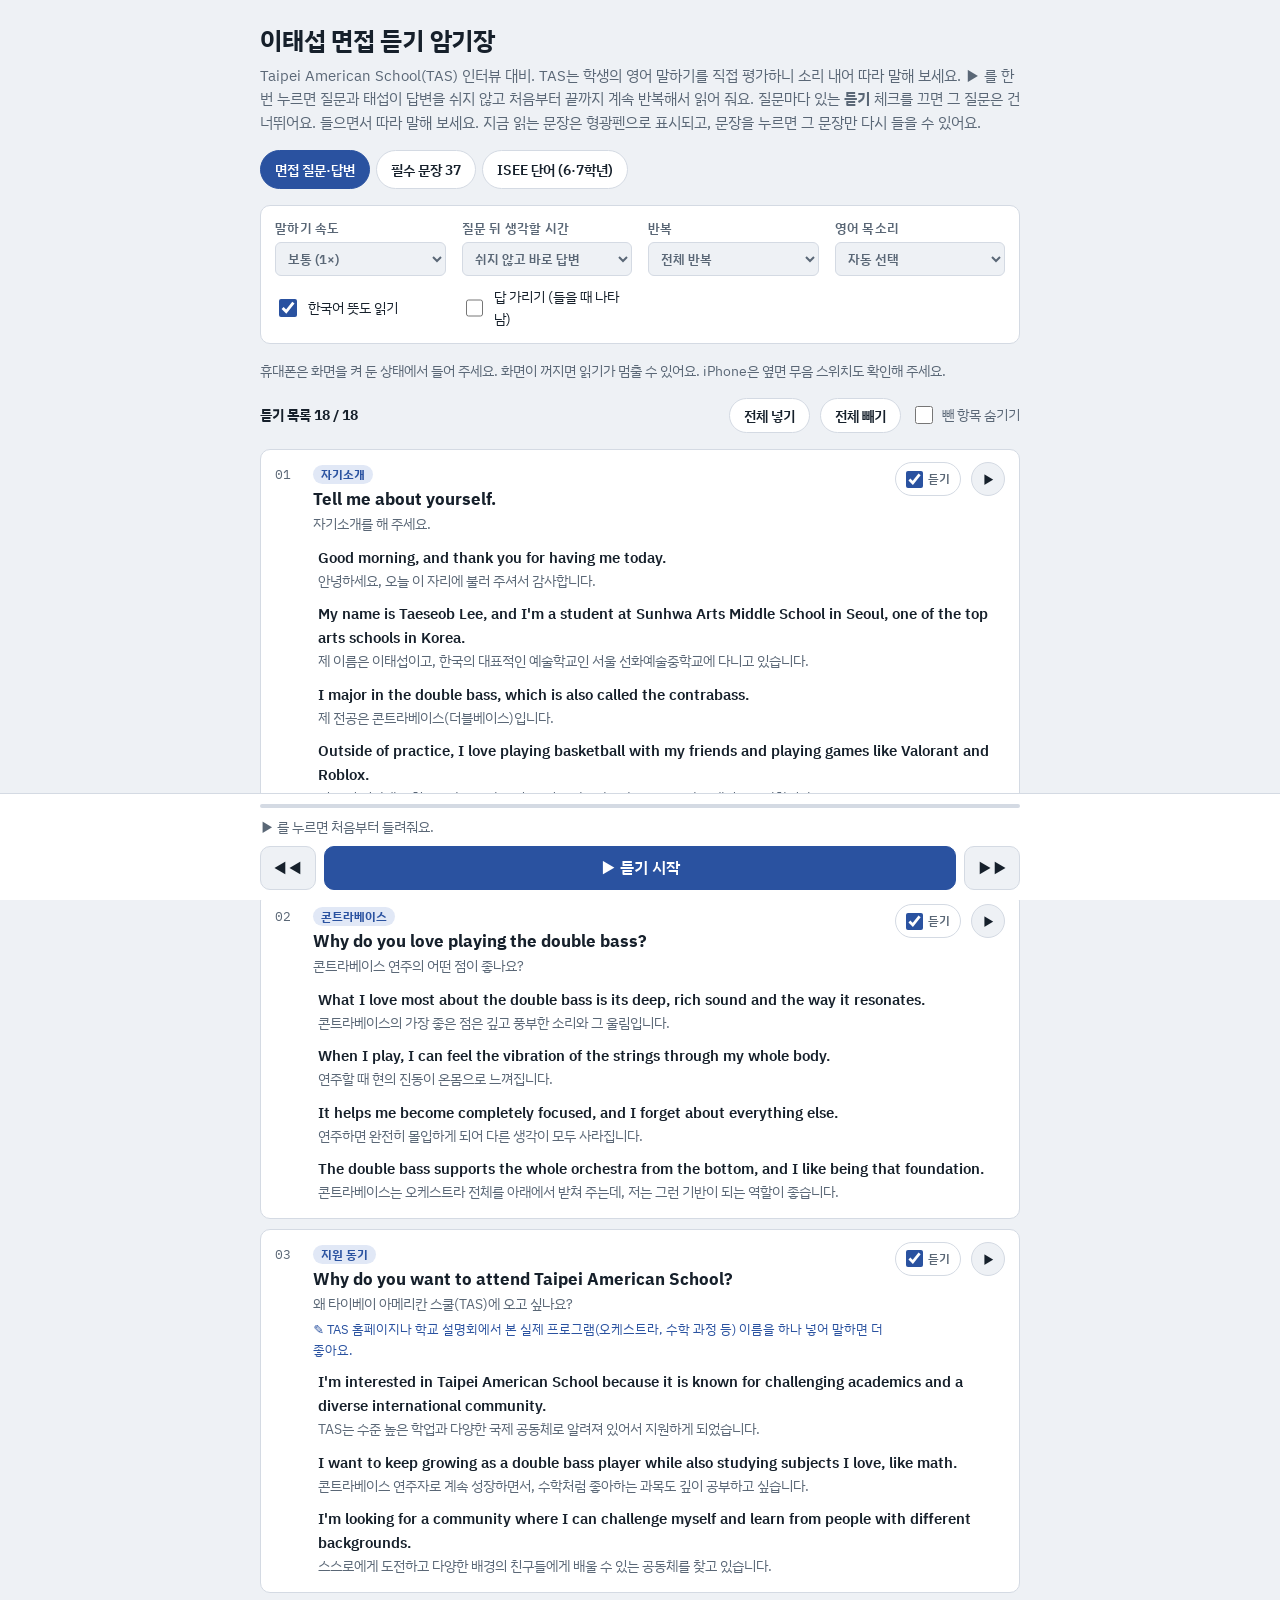
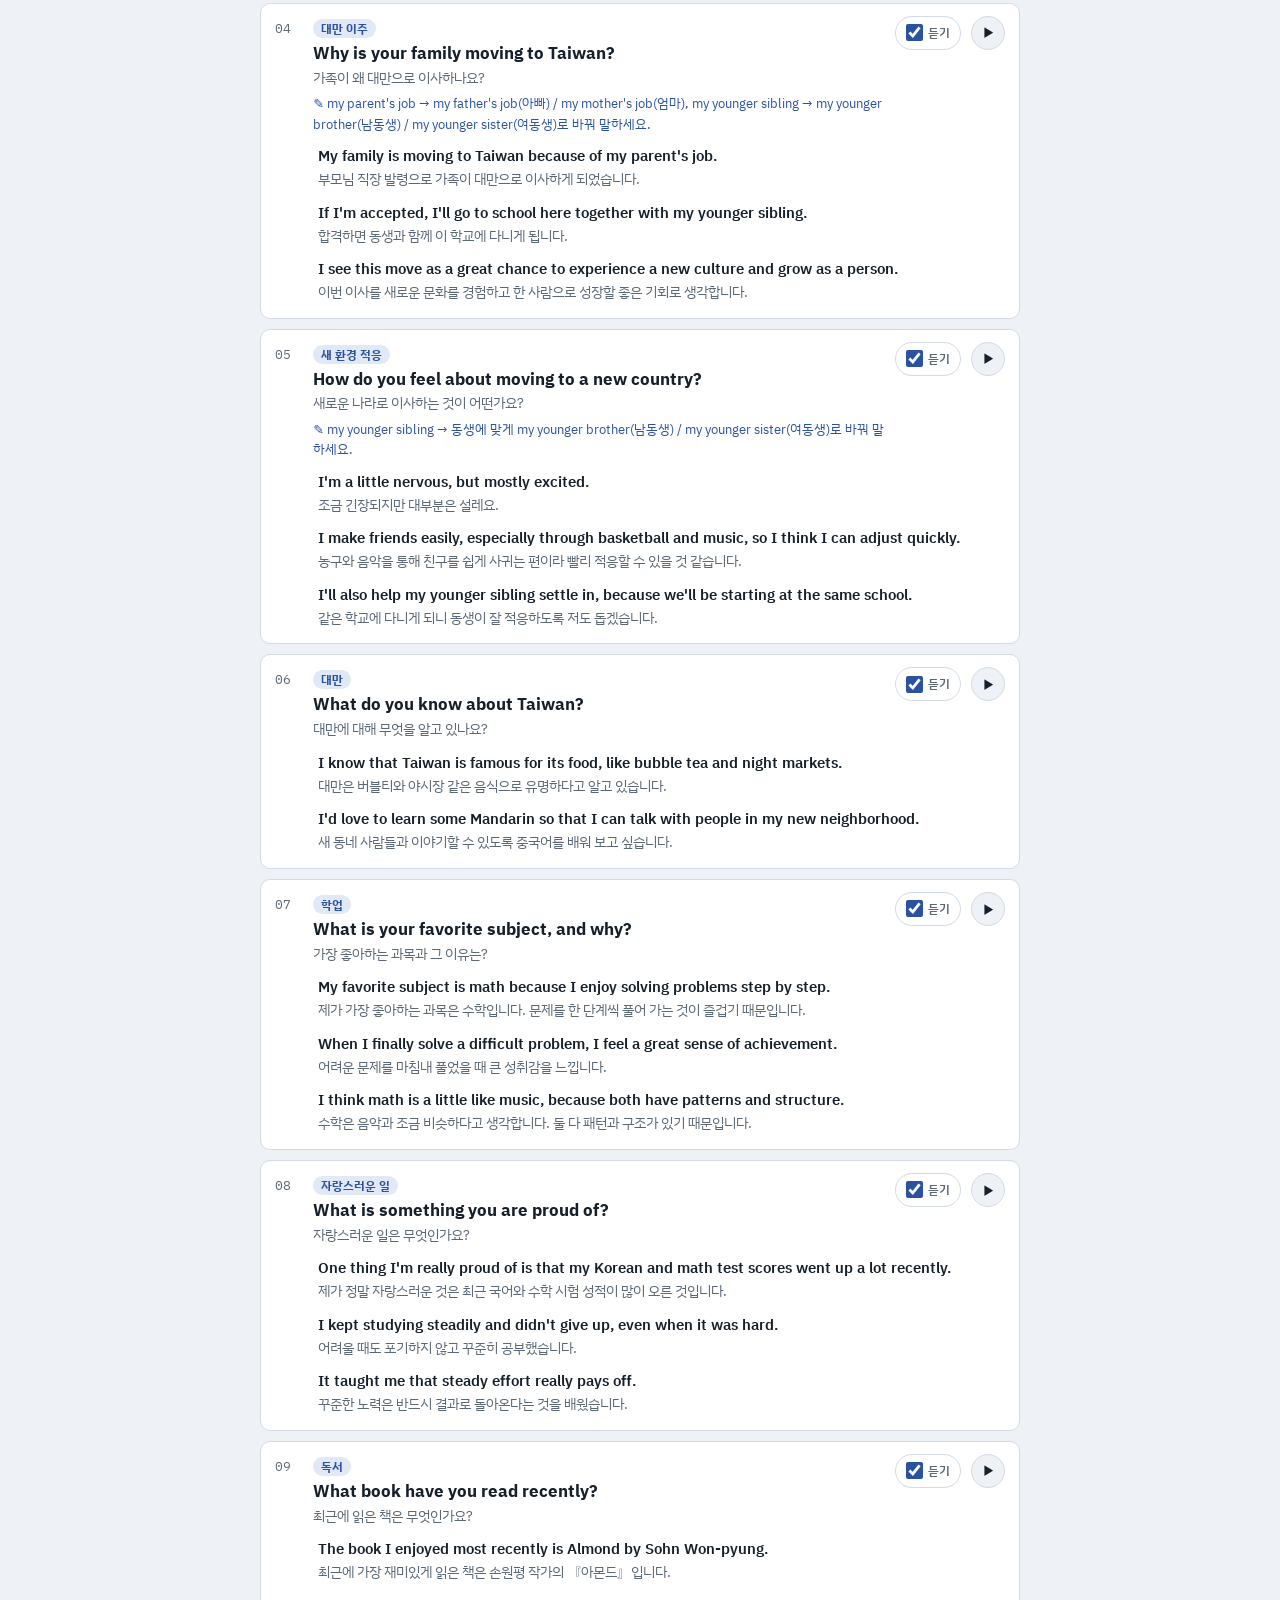
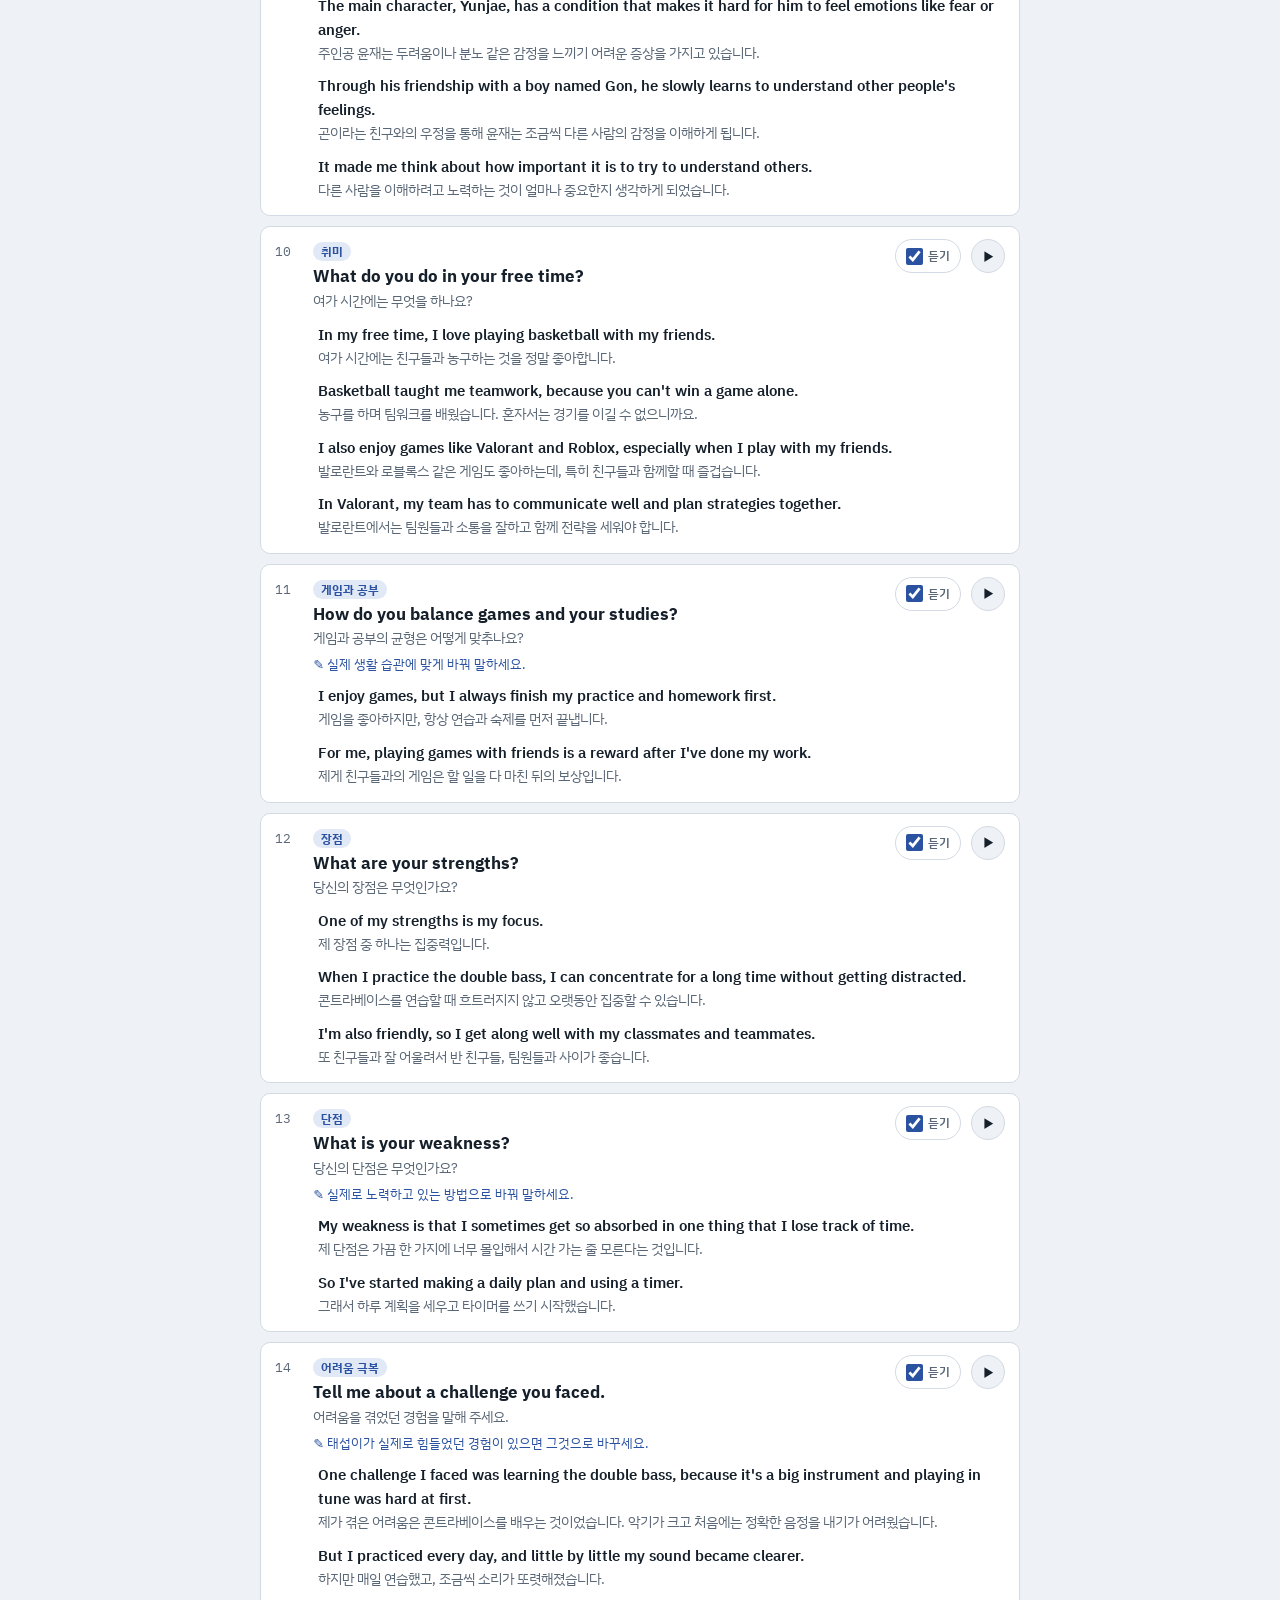
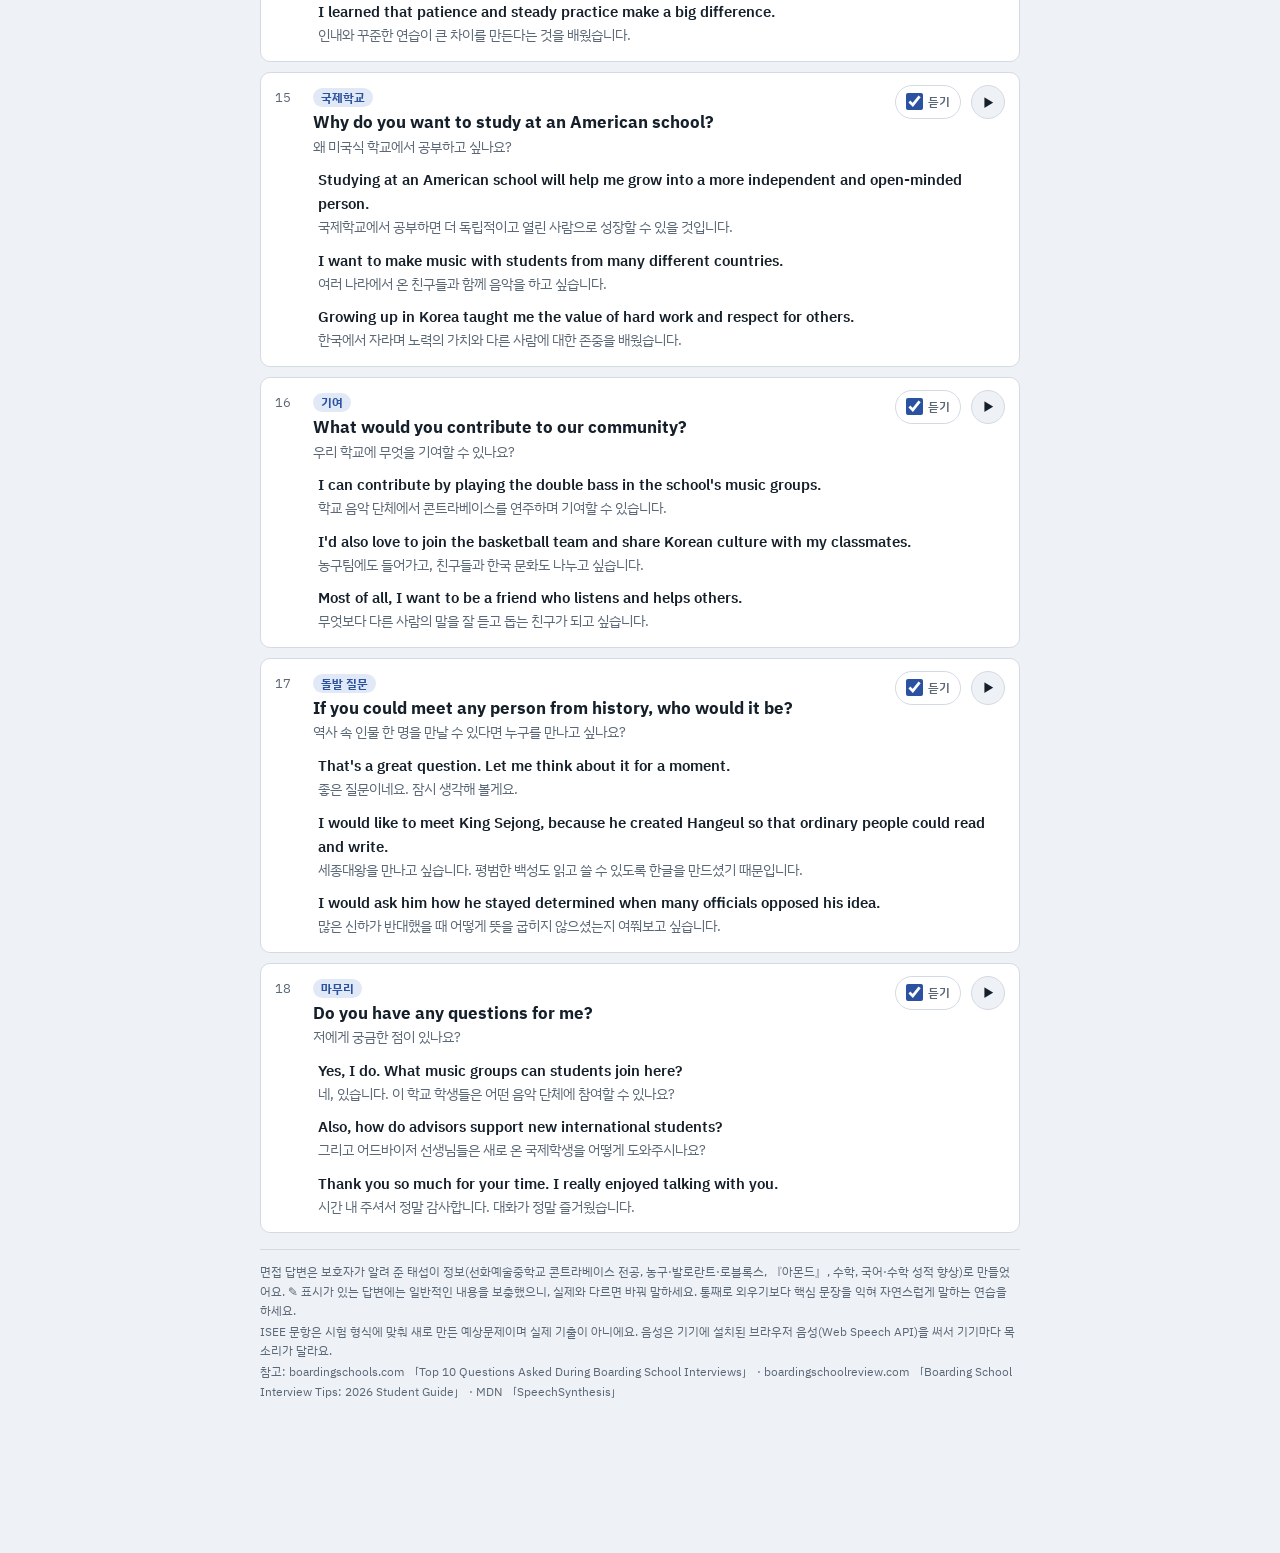
==== commit 0cee3bce: "Add ISEE Lower Level practice set for grade 6 applicants - New 48-item Lower Level practice PDF with" ====
--- a/listen.html
+++ b/listen.html
@@ -125,7 +125,7 @@
   <nav class="tabs" role="tablist" aria-label="학습 자료">
     <button class="tab" role="tab" id="tab-qa" data-tab="qa" type="button">면접 질문·답변</button>
     <button class="tab" role="tab" id="tab-sentences" data-tab="sentences" type="button">필수 문장 37</button>
-    <button class="tab" role="tab" id="tab-isee" data-tab="isee" type="button">ISEE 단어·문장</button>
+    <button class="tab" role="tab" id="tab-isee" data-tab="isee" type="button">ISEE 단어 (6·7학년)</button>
   </nav>
 
   <section class="settings" aria-label="듣기 설정">
@@ -191,7 +191,7 @@
 </div>
 
 <script>
-const DATA = {"qa": [{"tag": "자기소개", "q": {"en": "Tell me about yourself.", "ko": "자기소개를 해 주세요."}, "note": "", "lines": [{"en": "Good morning, and thank you for having me today.", "ko": "안녕하세요, 오늘 이 자리에 불러 주셔서 감사합니다."}, {"en": "My name is Taeseob Lee, and I'm a student at Sunhwa Arts Middle School in Seoul, one of the top arts schools in Korea.", "ko": "제 이름은 이태섭이고, 한국의 대표적인 예술학교인 서울 선화예술중학교에 다니고 있습니다."}, {"en": "I major in the double bass, which is also called the contrabass.", "ko": "제 전공은 콘트라베이스(더블베이스)입니다."}, {"en": "Outside of practice, I love playing basketball with my friends and playing games like Valorant and Roblox.", "ko": "연습 외 시간에는 친구들과 농구하는 것, 그리고 발로란트와 로블록스 같은 게임을 좋아합니다."}, {"en": "I would describe myself as a focused and friendly person.", "ko": "저는 집중력이 좋고 친구들과 잘 어울리는 사람이라고 생각합니다."}]}, {"tag": "콘트라베이스", "q": {"en": "Why do you love playing the double bass?", "ko": "콘트라베이스 연주의 어떤 점이 좋나요?"}, "note": "", "lines": [{"en": "What I love most about the double bass is its deep, rich sound and the way it resonates.", "ko": "콘트라베이스의 가장 좋은 점은 깊고 풍부한 소리와 그 울림입니다."}, {"en": "When I play, I can feel the vibration of the strings through my whole body.", "ko": "연주할 때 현의 진동이 온몸으로 느껴집니다."}, {"en": "It helps me become completely focused, and I forget about everything else.", "ko": "연주하면 완전히 몰입하게 되어 다른 생각이 모두 사라집니다."}, {"en": "The double bass supports the whole orchestra from the bottom, and I like being that foundation.", "ko": "콘트라베이스는 오케스트라 전체를 아래에서 받쳐 주는데, 저는 그런 기반이 되는 역할이 좋습니다."}]}, {"tag": "지원 동기", "q": {"en": "Why do you want to attend Taipei American School?", "ko": "왜 타이베이 아메리칸 스쿨(TAS)에 오고 싶나요?"}, "note": "✎ TAS 홈페이지나 학교 설명회에서 본 실제 프로그램(오케스트라, 수학 과정 등) 이름을 하나 넣어 말하면 더 좋아요.", "lines": [{"en": "I'm interested in Taipei American School because it is known for challenging academics and a diverse international community.", "ko": "TAS는 수준 높은 학업과 다양한 국제 공동체로 알려져 있어서 지원하게 되었습니다."}, {"en": "I want to keep growing as a double bass player while also studying subjects I love, like math.", "ko": "콘트라베이스 연주자로 계속 성장하면서, 수학처럼 좋아하는 과목도 깊이 공부하고 싶습니다."}, {"en": "I'm looking for a community where I can challenge myself and learn from people with different backgrounds.", "ko": "스스로에게 도전하고 다양한 배경의 친구들에게 배울 수 있는 공동체를 찾고 있습니다."}]}, {"tag": "대만 이주", "q": {"en": "Why is your family moving to Taiwan?", "ko": "가족이 왜 대만으로 이사하나요?"}, "note": "✎ my parent's job → my father's job(아빠) / my mother's job(엄마), my younger sibling → my younger brother(남동생) / my younger sister(여동생)로 바꿔 말하세요.", "lines": [{"en": "My family is moving to Taiwan because of my parent's job.", "ko": "부모님 직장 발령으로 가족이 대만으로 이사하게 되었습니다."}, {"en": "If I'm accepted, I'll go to school here together with my younger sibling.", "ko": "합격하면 동생과 함께 이 학교에 다니게 됩니다."}, {"en": "I see this move as a great chance to experience a new culture and grow as a person.", "ko": "이번 이사를 새로운 문화를 경험하고 한 사람으로 성장할 좋은 기회로 생각합니다."}]}, {"tag": "새 환경 적응", "q": {"en": "How do you feel about moving to a new country?", "ko": "새로운 나라로 이사하는 것이 어떤가요?"}, "note": "✎ my younger sibling → 동생에 맞게 my younger brother(남동생) / my younger sister(여동생)로 바꿔 말하세요.", "lines": [{"en": "I'm a little nervous, but mostly excited.", "ko": "조금 긴장되지만 대부분은 설레요."}, {"en": "I make friends easily, especially through basketball and music, so I think I can adjust quickly.", "ko": "농구와 음악을 통해 친구를 쉽게 사귀는 편이라 빨리 적응할 수 있을 것 같습니다."}, {"en": "I'll also help my younger sibling settle in, because we'll be starting at the same school.", "ko": "같은 학교에 다니게 되니 동생이 잘 적응하도록 저도 돕겠습니다."}]}, {"tag": "대만", "q": {"en": "What do you know about Taiwan?", "ko": "대만에 대해 무엇을 알고 있나요?"}, "note": "", "lines": [{"en": "I know that Taiwan is famous for its food, like bubble tea and night markets.", "ko": "대만은 버블티와 야시장 같은 음식으로 유명하다고 알고 있습니다."}, {"en": "I'd love to learn some Mandarin so that I can talk with people in my new neighborhood.", "ko": "새 동네 사람들과 이야기할 수 있도록 중국어를 배워 보고 싶습니다."}]}, {"tag": "학업", "q": {"en": "What is your favorite subject, and why?", "ko": "가장 좋아하는 과목과 그 이유는?"}, "note": "", "lines": [{"en": "My favorite subject is math because I enjoy solving problems step by step.", "ko": "제가 가장 좋아하는 과목은 수학입니다. 문제를 한 단계씩 풀어 가는 것이 즐겁기 때문입니다."}, {"en": "When I finally solve a difficult problem, I feel a great sense of achievement.", "ko": "어려운 문제를 마침내 풀었을 때 큰 성취감을 느낍니다."}, {"en": "I think math is a little like music, because both have patterns and structure.", "ko": "수학은 음악과 조금 비슷하다고 생각합니다. 둘 다 패턴과 구조가 있기 때문입니다."}]}, {"tag": "자랑스러운 일", "q": {"en": "What is something you are proud of?", "ko": "자랑스러운 일은 무엇인가요?"}, "note": "", "lines": [{"en": "One thing I'm really proud of is that my Korean and math test scores went up a lot recently.", "ko": "제가 정말 자랑스러운 것은 최근 국어와 수학 시험 성적이 많이 오른 것입니다."}, {"en": "I kept studying steadily and didn't give up, even when it was hard.", "ko": "어려울 때도 포기하지 않고 꾸준히 공부했습니다."}, {"en": "It taught me that steady effort really pays off.", "ko": "꾸준한 노력은 반드시 결과로 돌아온다는 것을 배웠습니다."}]}, {"tag": "독서", "q": {"en": "What book have you read recently?", "ko": "최근에 읽은 책은 무엇인가요?"}, "note": "", "lines": [{"en": "The book I enjoyed most recently is Almond by Sohn Won-pyung.", "ko": "최근에 가장 재미있게 읽은 책은 손원평 작가의 『아몬드』입니다."}, {"en": "The main character, Yunjae, has a condition that makes it hard for him to feel emotions like fear or anger.", "ko": "주인공 윤재는 두려움이나 분노 같은 감정을 느끼기 어려운 증상을 가지고 있습니다."}, {"en": "Through his friendship with a boy named Gon, he slowly learns to understand other people's feelings.", "ko": "곤이라는 친구와의 우정을 통해 윤재는 조금씩 다른 사람의 감정을 이해하게 됩니다."}, {"en": "It made me think about how important it is to try to understand others.", "ko": "다른 사람을 이해하려고 노력하는 것이 얼마나 중요한지 생각하게 되었습니다."}]}, {"tag": "취미", "q": {"en": "What do you do in your free time?", "ko": "여가 시간에는 무엇을 하나요?"}, "note": "", "lines": [{"en": "In my free time, I love playing basketball with my friends.", "ko": "여가 시간에는 친구들과 농구하는 것을 정말 좋아합니다."}, {"en": "Basketball taught me teamwork, because you can't win a game alone.", "ko": "농구를 하며 팀워크를 배웠습니다. 혼자서는 경기를 이길 수 없으니까요."}, {"en": "I also enjoy games like Valorant and Roblox, especially when I play with my friends.", "ko": "발로란트와 로블록스 같은 게임도 좋아하는데, 특히 친구들과 함께할 때 즐겁습니다."}, {"en": "In Valorant, my team has to communicate well and plan strategies together.", "ko": "발로란트에서는 팀원들과 소통을 잘하고 함께 전략을 세워야 합니다."}]}, {"tag": "게임과 공부", "q": {"en": "How do you balance games and your studies?", "ko": "게임과 공부의 균형은 어떻게 맞추나요?"}, "note": "✎ 실제 생활 습관에 맞게 바꿔 말하세요.", "lines": [{"en": "I enjoy games, but I always finish my practice and homework first.", "ko": "게임을 좋아하지만, 항상 연습과 숙제를 먼저 끝냅니다."}, {"en": "For me, playing games with friends is a reward after I've done my work.", "ko": "제게 친구들과의 게임은 할 일을 다 마친 뒤의 보상입니다."}]}, {"tag": "장점", "q": {"en": "What are your strengths?", "ko": "당신의 장점은 무엇인가요?"}, "note": "", "lines": [{"en": "One of my strengths is my focus.", "ko": "제 장점 중 하나는 집중력입니다."}, {"en": "When I practice the double bass, I can concentrate for a long time without getting distracted.", "ko": "콘트라베이스를 연습할 때 흐트러지지 않고 오랫동안 집중할 수 있습니다."}, {"en": "I'm also friendly, so I get along well with my classmates and teammates.", "ko": "또 친구들과 잘 어울려서 반 친구들, 팀원들과 사이가 좋습니다."}]}, {"tag": "단점", "q": {"en": "What is your weakness?", "ko": "당신의 단점은 무엇인가요?"}, "note": "✎ 실제로 노력하고 있는 방법으로 바꿔 말하세요.", "lines": [{"en": "My weakness is that I sometimes get so absorbed in one thing that I lose track of time.", "ko": "제 단점은 가끔 한 가지에 너무 몰입해서 시간 가는 줄 모른다는 것입니다."}, {"en": "So I've started making a daily plan and using a timer.", "ko": "그래서 하루 계획을 세우고 타이머를 쓰기 시작했습니다."}]}, {"tag": "어려움 극복", "q": {"en": "Tell me about a challenge you faced.", "ko": "어려움을 겪었던 경험을 말해 주세요."}, "note": "✎ 태섭이가 실제로 힘들었던 경험이 있으면 그것으로 바꾸세요.", "lines": [{"en": "One challenge I faced was learning the double bass, because it's a big instrument and playing in tune was hard at first.", "ko": "제가 겪은 어려움은 콘트라베이스를 배우는 것이었습니다. 악기가 크고 처음에는 정확한 음정을 내기가 어려웠습니다."}, {"en": "But I practiced every day, and little by little my sound became clearer.", "ko": "하지만 매일 연습했고, 조금씩 소리가 또렷해졌습니다."}, {"en": "I learned that patience and steady practice make a big difference.", "ko": "인내와 꾸준한 연습이 큰 차이를 만든다는 것을 배웠습니다."}]}, {"tag": "국제학교", "q": {"en": "Why do you want to study at an American school?", "ko": "왜 미국식 학교에서 공부하고 싶나요?"}, "note": "", "lines": [{"en": "Studying at an American school will help me grow into a more independent and open-minded person.", "ko": "국제학교에서 공부하면 더 독립적이고 열린 사람으로 성장할 수 있을 것입니다."}, {"en": "I want to make music with students from many different countries.", "ko": "여러 나라에서 온 친구들과 함께 음악을 하고 싶습니다."}, {"en": "Growing up in Korea taught me the value of hard work and respect for others.", "ko": "한국에서 자라며 노력의 가치와 다른 사람에 대한 존중을 배웠습니다."}]}, {"tag": "기여", "q": {"en": "What would you contribute to our community?", "ko": "우리 학교에 무엇을 기여할 수 있나요?"}, "note": "", "lines": [{"en": "I can contribute by playing the double bass in the school's music groups.", "ko": "학교 음악 단체에서 콘트라베이스를 연주하며 기여할 수 있습니다."}, {"en": "I'd also love to join the basketball team and share Korean culture with my classmates.", "ko": "농구팀에도 들어가고, 친구들과 한국 문화도 나누고 싶습니다."}, {"en": "Most of all, I want to be a friend who listens and helps others.", "ko": "무엇보다 다른 사람의 말을 잘 듣고 돕는 친구가 되고 싶습니다."}]}, {"tag": "돌발 질문", "q": {"en": "If you could meet any person from history, who would it be?", "ko": "역사 속 인물 한 명을 만날 수 있다면 누구를 만나고 싶나요?"}, "note": "", "lines": [{"en": "That's a great question. Let me think about it for a moment.", "ko": "좋은 질문이네요. 잠시 생각해 볼게요."}, {"en": "I would like to meet King Sejong, because he created Hangeul so that ordinary people could read and write.", "ko": "세종대왕을 만나고 싶습니다. 평범한 백성도 읽고 쓸 수 있도록 한글을 만드셨기 때문입니다."}, {"en": "I would ask him how he stayed determined when many officials opposed his idea.", "ko": "많은 신하가 반대했을 때 어떻게 뜻을 굽히지 않으셨는지 여쭤보고 싶습니다."}]}, {"tag": "마무리", "q": {"en": "Do you have any questions for me?", "ko": "저에게 궁금한 점이 있나요?"}, "note": "", "lines": [{"en": "Yes, I do. What music groups can students join here?", "ko": "네, 있습니다. 이 학교 학생들은 어떤 음악 단체에 참여할 수 있나요?"}, {"en": "Also, how do advisors support new international students?", "ko": "그리고 어드바이저 선생님들은 새로 온 국제학생을 어떻게 도와주시나요?"}, {"en": "Thank you so much for your time. I really enjoyed talking with you.", "ko": "시간 내 주셔서 정말 감사합니다. 대화가 정말 즐거웠습니다."}]}], "sentences": [{"group": "1. 첫인사 · 자기소개", "lines": [{"en": "Good morning. Thank you for having me today.", "ko": "안녕하세요. 오늘 이 자리에 불러 주셔서 감사합니다.", "show": "Good morning. Thank you for having me today."}]}, {"group": "1. 첫인사 · 자기소개", "lines": [{"en": "My name is blank, and I'm in blank grade at blank School in Seoul.", "ko": "제 이름은 ___이고, 서울 ___학교 ___학년입니다.", "show": "My name is ___, and I'm in ___ grade at ___ School in Seoul."}]}, {"group": "1. 첫인사 · 자기소개", "lines": [{"en": "I would describe myself as a curious person who loves asking \"why.\"", "ko": "저는 '왜?'라고 묻기를 좋아하는 호기심 많은 사람이라고 생각합니다.", "show": "I would describe myself as a curious person who loves asking \"why.\""}]}, {"group": "1. 첫인사 · 자기소개", "lines": [{"en": "Outside of class, I spend most of my time blank.", "ko": "수업 외 시간에는 대부분 ___을 하며 보냅니다.", "show": "Outside of class, I spend most of my time ___."}]}, {"group": "1. 첫인사 · 자기소개", "lines": [{"en": "People who know me well would say I'm blank and blank, because blank.", "ko": "저를 잘 아는 사람들은 제가 ___하고 ___하다고 말할 거예요. 왜냐하면 ___.", "show": "People who know me well would say I'm ___ and ___, because ___."}]}, {"group": "2. 지원 동기", "lines": [{"en": "I'm interested in your school because of its blank program.", "ko": "귀교의 ___ 프로그램 때문에 지원하게 되었습니다.", "show": "I'm interested in your school because of its ___ program."}]}, {"group": "2. 지원 동기", "lines": [{"en": "When I visited the campus, I was impressed by blank.", "ko": "캠퍼스를 방문했을 때 ___이 정말 인상 깊었습니다.", "show": "When I visited the campus, I was impressed by ___."}]}, {"group": "2. 지원 동기", "lines": [{"en": "I'm looking for a community where I can challenge myself and learn from people with different backgrounds.", "ko": "스스로에게 도전하고 다양한 배경의 친구들에게 배울 수 있는 공동체를 찾고 있습니다.", "show": "I'm looking for a community where I can challenge myself and learn from people with different backgrounds."}]}, {"group": "2. 지원 동기", "lines": [{"en": "I believe I can contribute to your school by blank.", "ko": "저는 ___을 통해 학교에 기여할 수 있다고 생각합니다.", "show": "I believe I can contribute to your school by ___."}]}, {"group": "3. 학업", "lines": [{"en": "My favorite subject is blank because blank.", "ko": "제가 가장 좋아하는 과목은 ___입니다. 왜냐하면 ___.", "show": "My favorite subject is ___ because ___."}]}, {"group": "3. 학업", "lines": [{"en": "The subject I find most challenging is blank, but I've improved by blank.", "ko": "가장 어려운 과목은 ___이지만, ___을 하면서 실력이 늘었습니다.", "show": "The subject I find most challenging is ___, but I've improved by ___."}]}, {"group": "3. 학업", "lines": [{"en": "Recently, I read blank, and it made me think about blank.", "ko": "최근에 ___을 읽었는데, ___에 대해 생각해 보게 되었습니다.", "show": "Recently, I read ___, and it made me think about ___."}]}, {"group": "3. 학업", "lines": [{"en": "I enjoy projects where I can work with others and come up with creative solutions.", "ko": "다른 사람과 협력해 창의적인 해결책을 찾는 프로젝트를 좋아합니다.", "show": "I enjoy projects where I can work with others and come up with creative solutions."}]}, {"group": "4. 활동 · 관심사", "lines": [{"en": "I've been playing blank for blank years.", "ko": "저는 ___을 ___년 동안 해 왔습니다.", "show": "I've been playing ___ for ___ years."}]}, {"group": "4. 활동 · 관심사", "lines": [{"en": "One thing I'm really proud of is blank.", "ko": "제가 정말 자랑스럽게 생각하는 것은 ___입니다.", "show": "One thing I'm really proud of is ___."}]}, {"group": "4. 활동 · 관심사", "lines": [{"en": "Through blank, I learned the importance of teamwork and responsibility.", "ko": "___을 통해 팀워크와 책임감의 중요성을 배웠습니다.", "show": "Through ___, I learned the importance of teamwork and responsibility."}]}, {"group": "4. 활동 · 관심사", "lines": [{"en": "I'd love to continue blank at your school and try new activities like blank.", "ko": "귀교에서도 ___을 계속하고, ___ 같은 새로운 활동에도 도전하고 싶습니다.", "show": "I'd love to continue ___ at your school and try new activities like ___."}]}, {"group": "5. 장점 · 단점 · 어려움 극복", "lines": [{"en": "One of my strengths is blank. For example, blank.", "ko": "제 장점 중 하나는 ___입니다. 예를 들어 ___.", "show": "One of my strengths is ___. For example, ___."}]}, {"group": "5. 장점 · 단점 · 어려움 극복", "lines": [{"en": "My weakness is that I sometimes blank, so I've started blank to work on it.", "ko": "제 단점은 가끔 ___한다는 것인데, 이를 고치려고 ___을 시작했습니다.", "show": "My weakness is that I sometimes ___, so I've started ___ to work on it."}]}, {"group": "5. 장점 · 단점 · 어려움 극복", "lines": [{"en": "One challenge I faced was blank. At first, I blank, but then I blank.", "ko": "제가 겪은 어려움은 ___이었습니다. 처음에는 ___했지만, 그 후 ___했습니다.", "show": "One challenge I faced was ___. At first, I ___, but then I ___."}]}, {"group": "5. 장점 · 단점 · 어려움 극복", "lines": [{"en": "In the end, blank, and I learned that blank.", "ko": "결국 ___했고, ___라는 것을 배웠습니다.", "show": "In the end, ___, and I learned that ___."}]}, {"group": "6. 새 환경 적응 · 대만 이주", "lines": [{"en": "My family is moving to Taiwan because of my parent's job.", "ko": "부모님 직장 발령으로 가족이 대만으로 이사하게 되었습니다.", "show": "My family is moving to Taiwan because of my parent's job."}]}, {"group": "6. 새 환경 적응 · 대만 이주", "lines": [{"en": "If I'm accepted, I'll go to school here together with my younger sibling.", "ko": "합격하면 동생과 함께 이 학교에 다니게 됩니다.", "show": "If I'm accepted, I'll go to school here together with my younger sibling."}]}, {"group": "6. 새 환경 적응 · 대만 이주", "lines": [{"en": "I'm a little nervous, but mostly excited.", "ko": "조금 긴장되지만 대부분은 설레요.", "show": "I'm a little nervous, but mostly excited."}]}, {"group": "6. 새 환경 적응 · 대만 이주", "lines": [{"en": "I make friends easily, so I think I can adjust quickly.", "ko": "친구를 쉽게 사귀는 편이라 빨리 적응할 수 있을 것 같습니다.", "show": "I make friends easily, so I think I can adjust quickly."}]}, {"group": "7. 국제학교 · 한국 배경", "lines": [{"en": "Studying at an American school will help me grow into a more independent and open-minded person.", "ko": "미국식 학교에서 공부하면 더 독립적이고 열린 사람으로 성장할 수 있을 것입니다.", "show": "Studying at an American school will help me grow into a more independent and open-minded person."}]}, {"group": "7. 국제학교 · 한국 배경", "lines": [{"en": "Growing up in Korea taught me the value of hard work and respect for others.", "ko": "한국에서 자라며 노력의 가치와 타인에 대한 존중을 배웠습니다.", "show": "Growing up in Korea taught me the value of hard work and respect for others."}]}, {"group": "7. 국제학교 · 한국 배경", "lines": [{"en": "I'd love to share Korean culture with my classmates, for example through blank.", "ko": "___ 같은 방법으로 친구들과 한국 문화를 나누고 싶습니다.", "show": "I'd love to share Korean culture with my classmates, for example through ___."}]}, {"group": "8. 생각할 시간 벌기 · 되묻기 (가장 중요!)", "lines": [{"en": "That's a great question. Let me think about it for a moment.", "ko": "좋은 질문이네요. 잠시 생각해 볼게요.", "show": "That's a great question. Let me think about it for a moment."}]}, {"group": "8. 생각할 시간 벌기 · 되묻기 (가장 중요!)", "lines": [{"en": "Could you please repeat the question?", "ko": "질문을 다시 한번 말씀해 주시겠어요?", "show": "Could you please repeat the question?"}]}, {"group": "8. 생각할 시간 벌기 · 되묻기 (가장 중요!)", "lines": [{"en": "Just to make sure I understand, do you mean blank?", "ko": "제가 제대로 이해했는지 확인하고 싶은데, ___라는 뜻인가요?", "show": "Just to make sure I understand, do you mean ___?"}]}, {"group": "8. 생각할 시간 벌기 · 되묻기 (가장 중요!)", "lines": [{"en": "I've never thought about that before, but I would say blank.", "ko": "그건 생각해 본 적이 없지만, 제 생각에는 ___입니다.", "show": "I've never thought about that before, but I would say ___."}]}, {"group": "9. 면접관에게 하는 질문", "lines": [{"en": "What do students usually do on weekends?", "ko": "학생들은 주말에 주로 무엇을 하나요?", "show": "What do students usually do on weekends?"}]}, {"group": "9. 면접관에게 하는 질문", "lines": [{"en": "How do advisors support new international students?", "ko": "어드바이저 선생님들은 새로 온 국제학생을 어떻게 도와주시나요?", "show": "How do advisors support new international students?"}]}, {"group": "9. 면접관에게 하는 질문", "lines": [{"en": "What do you think makes students successful here?", "ko": "이 학교에서 잘 해내는 학생들의 공통점은 무엇이라고 생각하세요?", "show": "What do you think makes students successful here?"}]}, {"group": "10. 마무리 인사", "lines": [{"en": "Thank you so much for your time. I really enjoyed talking with you.", "ko": "시간 내 주셔서 정말 감사합니다. 대화가 정말 즐거웠습니다.", "show": "Thank you so much for your time. I really enjoyed talking with you."}]}, {"group": "10. 마무리 인사", "lines": [{"en": "I hope to see you again in the fall.", "ko": "가을에 다시 뵙기를 바랍니다.", "show": "I hope to see you again in the fall."}]}], "isee": [{"group": "Synonyms · 동의어", "tag": "동의어", "title": "Benevolent", "lines": [{"en": "Benevolent means kind.", "ko": "benevolent = 자비로운, 친절한"}]}, {"group": "Synonyms · 동의어", "tag": "동의어", "title": "Meticulous", "lines": [{"en": "Meticulous means careful and precise.", "ko": "meticulous = 꼼꼼한, 세심한"}]}, {"group": "Synonyms · 동의어", "tag": "동의어", "title": "Reluctant", "lines": [{"en": "Reluctant means unwilling.", "ko": "reluctant = 꺼리는, 내키지 않는"}]}, {"group": "Synonyms · 동의어", "tag": "동의어", "title": "Candid", "lines": [{"en": "Candid means honest.", "ko": "candid = 솔직한"}]}, {"group": "Synonyms · 동의어", "tag": "동의어", "title": "Diligent", "lines": [{"en": "Diligent means hardworking.", "ko": "diligent = 부지런한"}]}, {"group": "Synonyms · 동의어", "tag": "동의어", "title": "Scarce", "lines": [{"en": "Scarce means rare.", "ko": "scarce = 드문, 부족한"}]}, {"group": "Synonyms · 동의어", "tag": "동의어", "title": "Feeble", "lines": [{"en": "Feeble means weak.", "ko": "feeble = 연약한, 힘없는"}]}, {"group": "Synonyms · 동의어", "tag": "동의어", "title": "Elated", "lines": [{"en": "Elated means overjoyed.", "ko": "elated = 크게 기뻐하는"}]}, {"group": "Synonyms · 동의어", "tag": "동의어", "title": "Obsolete", "lines": [{"en": "Obsolete means outdated.", "ko": "obsolete = 구식의, 더 이상 쓰이지 않는"}]}, {"group": "Synonyms · 동의어", "tag": "동의어", "title": "Tranquil", "lines": [{"en": "Tranquil means calm.", "ko": "tranquil = 고요한, 평온한"}]}, {"group": "Synonyms · 동의어", "tag": "동의어", "title": "Hostile", "lines": [{"en": "Hostile means unfriendly.", "ko": "hostile = 적대적인"}]}, {"group": "Synonyms · 동의어", "tag": "동의어", "title": "Abundant", "lines": [{"en": "Abundant means plentiful.", "ko": "abundant = 풍부한"}]}, {"group": "Synonyms · 동의어", "tag": "동의어", "title": "Frugal", "lines": [{"en": "Frugal means thrifty.", "ko": "frugal = 검소한, 알뜰한"}]}, {"group": "Synonyms · 동의어", "tag": "동의어", "title": "Vivid", "lines": [{"en": "Vivid means bright.", "ko": "vivid = 선명한, 생생한"}]}, {"group": "Synonyms · 동의어", "tag": "동의어", "title": "Concise", "lines": [{"en": "Concise means brief.", "ko": "concise = 간결한"}]}, {"group": "Sentence Completion · 빈칸 완성 (정답 넣은 문장)", "tag": "빈칸 완성", "lines": [{"en": "Because the hikers had exhausted their water supply early in the day, they were thirsty by afternoon.", "ko": "등산객들은 일찍 물을 다 써 버려서 오후에는 목이 말랐다."}]}, {"group": "Sentence Completion · 빈칸 완성 (정답 넣은 문장)", "tag": "빈칸 완성", "lines": [{"en": "Maria was known for her persistence; she never gave up, even when a problem took hours to solve.", "ko": "마리아는 끈기로 유명했다. 문제를 푸는 데 몇 시간이 걸려도 결코 포기하지 않았다."}]}, {"group": "Sentence Completion · 빈칸 완성 (정답 넣은 문장)", "tag": "빈칸 완성", "lines": [{"en": "The museum's new exhibit was so popular that visitors waited in line for over an hour to see it.", "ko": "박물관의 새 전시는 인기가 너무 많아서 관람객들이 한 시간 넘게 줄을 서서 기다렸다."}]}, {"group": "Sentence Completion · 빈칸 완성 (정답 넣은 문장)", "tag": "빈칸 완성", "lines": [{"en": "Although the instructions seemed confusing at first, they became clear once the teacher showed an example.", "ko": "설명은 처음엔 헷갈려 보였지만, 선생님이 예시를 보여 주자 명확해졌다."}]}, {"group": "Sentence Completion · 빈칸 완성 (정답 넣은 문장)", "tag": "빈칸 완성", "lines": [{"en": "The scientist remained cautious about the results, refusing to celebrate until the experiment had been repeated.", "ko": "그 과학자는 결과에 대해 신중했고, 실험을 다시 해 보기 전까지는 축하하지 않았다."}]}, {"group": "Sentence Completion · 빈칸 완성 (정답 넣은 문장)", "tag": "빈칸 완성", "lines": [{"en": "The sleepy town grew into a busy city after the railroad was built.", "ko": "한적한 마을은 철도가 놓인 뒤 번화한 도시로 성장했다."}]}, {"group": "Sentence Completion · 빈칸 완성 (정답 넣은 문장)", "tag": "빈칸 완성", "lines": [{"en": "Rather than conceal his mistake, Leo admitted it and apologized.", "ko": "레오는 실수를 숨기는 대신 인정하고 사과했다."}]}, {"group": "Sentence Completion · 빈칸 완성 (정답 넣은 문장)", "tag": "빈칸 완성", "lines": [{"en": "The speaker's argument was convincing, supported by evidence and clear reasoning.", "ko": "연사의 주장은 증거와 명확한 논리로 뒷받침되어 설득력이 있었다."}]}, {"group": "Sentence Completion · 빈칸 완성 (정답 넣은 문장)", "tag": "빈칸 완성", "lines": [{"en": "Ancient pottery is fragile, so archaeologists handle it with great care.", "ko": "고대 도자기는 깨지기 쉬워서 고고학자들은 매우 조심스럽게 다룬다."}]}, {"group": "Sentence Completion · 빈칸 완성 (정답 넣은 문장)", "tag": "빈칸 완성", "lines": [{"en": "The coach praised the team not only for winning but also for showing respect toward their opponents.", "ko": "코치는 팀이 이긴 것뿐 아니라 상대 팀을 존중한 것도 칭찬했다."}]}]};
+const DATA = {"qa": [{"tag": "자기소개", "q": {"en": "Tell me about yourself.", "ko": "자기소개를 해 주세요."}, "note": "", "lines": [{"en": "Good morning, and thank you for having me today.", "ko": "안녕하세요, 오늘 이 자리에 불러 주셔서 감사합니다."}, {"en": "My name is Taeseob Lee, and I'm a student at Sunhwa Arts Middle School in Seoul, one of the top arts schools in Korea.", "ko": "제 이름은 이태섭이고, 한국의 대표적인 예술학교인 서울 선화예술중학교에 다니고 있습니다."}, {"en": "I major in the double bass, which is also called the contrabass.", "ko": "제 전공은 콘트라베이스(더블베이스)입니다."}, {"en": "Outside of practice, I love playing basketball with my friends and playing games like Valorant and Roblox.", "ko": "연습 외 시간에는 친구들과 농구하는 것, 그리고 발로란트와 로블록스 같은 게임을 좋아합니다."}, {"en": "I would describe myself as a focused and friendly person.", "ko": "저는 집중력이 좋고 친구들과 잘 어울리는 사람이라고 생각합니다."}]}, {"tag": "콘트라베이스", "q": {"en": "Why do you love playing the double bass?", "ko": "콘트라베이스 연주의 어떤 점이 좋나요?"}, "note": "", "lines": [{"en": "What I love most about the double bass is its deep, rich sound and the way it resonates.", "ko": "콘트라베이스의 가장 좋은 점은 깊고 풍부한 소리와 그 울림입니다."}, {"en": "When I play, I can feel the vibration of the strings through my whole body.", "ko": "연주할 때 현의 진동이 온몸으로 느껴집니다."}, {"en": "It helps me become completely focused, and I forget about everything else.", "ko": "연주하면 완전히 몰입하게 되어 다른 생각이 모두 사라집니다."}, {"en": "The double bass supports the whole orchestra from the bottom, and I like being that foundation.", "ko": "콘트라베이스는 오케스트라 전체를 아래에서 받쳐 주는데, 저는 그런 기반이 되는 역할이 좋습니다."}]}, {"tag": "지원 동기", "q": {"en": "Why do you want to attend Taipei American School?", "ko": "왜 타이베이 아메리칸 스쿨(TAS)에 오고 싶나요?"}, "note": "✎ TAS 홈페이지나 학교 설명회에서 본 실제 프로그램(오케스트라, 수학 과정 등) 이름을 하나 넣어 말하면 더 좋아요.", "lines": [{"en": "I'm interested in Taipei American School because it is known for challenging academics and a diverse international community.", "ko": "TAS는 수준 높은 학업과 다양한 국제 공동체로 알려져 있어서 지원하게 되었습니다."}, {"en": "I want to keep growing as a double bass player while also studying subjects I love, like math.", "ko": "콘트라베이스 연주자로 계속 성장하면서, 수학처럼 좋아하는 과목도 깊이 공부하고 싶습니다."}, {"en": "I'm looking for a community where I can challenge myself and learn from people with different backgrounds.", "ko": "스스로에게 도전하고 다양한 배경의 친구들에게 배울 수 있는 공동체를 찾고 있습니다."}]}, {"tag": "대만 이주", "q": {"en": "Why is your family moving to Taiwan?", "ko": "가족이 왜 대만으로 이사하나요?"}, "note": "✎ my parent's job → my father's job(아빠) / my mother's job(엄마), my younger sibling → my younger brother(남동생) / my younger sister(여동생)로 바꿔 말하세요.", "lines": [{"en": "My family is moving to Taiwan because of my parent's job.", "ko": "부모님 직장 발령으로 가족이 대만으로 이사하게 되었습니다."}, {"en": "If I'm accepted, I'll go to school here together with my younger sibling.", "ko": "합격하면 동생과 함께 이 학교에 다니게 됩니다."}, {"en": "I see this move as a great chance to experience a new culture and grow as a person.", "ko": "이번 이사를 새로운 문화를 경험하고 한 사람으로 성장할 좋은 기회로 생각합니다."}]}, {"tag": "새 환경 적응", "q": {"en": "How do you feel about moving to a new country?", "ko": "새로운 나라로 이사하는 것이 어떤가요?"}, "note": "✎ my younger sibling → 동생에 맞게 my younger brother(남동생) / my younger sister(여동생)로 바꿔 말하세요.", "lines": [{"en": "I'm a little nervous, but mostly excited.", "ko": "조금 긴장되지만 대부분은 설레요."}, {"en": "I make friends easily, especially through basketball and music, so I think I can adjust quickly.", "ko": "농구와 음악을 통해 친구를 쉽게 사귀는 편이라 빨리 적응할 수 있을 것 같습니다."}, {"en": "I'll also help my younger sibling settle in, because we'll be starting at the same school.", "ko": "같은 학교에 다니게 되니 동생이 잘 적응하도록 저도 돕겠습니다."}]}, {"tag": "대만", "q": {"en": "What do you know about Taiwan?", "ko": "대만에 대해 무엇을 알고 있나요?"}, "note": "", "lines": [{"en": "I know that Taiwan is famous for its food, like bubble tea and night markets.", "ko": "대만은 버블티와 야시장 같은 음식으로 유명하다고 알고 있습니다."}, {"en": "I'd love to learn some Mandarin so that I can talk with people in my new neighborhood.", "ko": "새 동네 사람들과 이야기할 수 있도록 중국어를 배워 보고 싶습니다."}]}, {"tag": "학업", "q": {"en": "What is your favorite subject, and why?", "ko": "가장 좋아하는 과목과 그 이유는?"}, "note": "", "lines": [{"en": "My favorite subject is math because I enjoy solving problems step by step.", "ko": "제가 가장 좋아하는 과목은 수학입니다. 문제를 한 단계씩 풀어 가는 것이 즐겁기 때문입니다."}, {"en": "When I finally solve a difficult problem, I feel a great sense of achievement.", "ko": "어려운 문제를 마침내 풀었을 때 큰 성취감을 느낍니다."}, {"en": "I think math is a little like music, because both have patterns and structure.", "ko": "수학은 음악과 조금 비슷하다고 생각합니다. 둘 다 패턴과 구조가 있기 때문입니다."}]}, {"tag": "자랑스러운 일", "q": {"en": "What is something you are proud of?", "ko": "자랑스러운 일은 무엇인가요?"}, "note": "", "lines": [{"en": "One thing I'm really proud of is that my Korean and math test scores went up a lot recently.", "ko": "제가 정말 자랑스러운 것은 최근 국어와 수학 시험 성적이 많이 오른 것입니다."}, {"en": "I kept studying steadily and didn't give up, even when it was hard.", "ko": "어려울 때도 포기하지 않고 꾸준히 공부했습니다."}, {"en": "It taught me that steady effort really pays off.", "ko": "꾸준한 노력은 반드시 결과로 돌아온다는 것을 배웠습니다."}]}, {"tag": "독서", "q": {"en": "What book have you read recently?", "ko": "최근에 읽은 책은 무엇인가요?"}, "note": "", "lines": [{"en": "The book I enjoyed most recently is Almond by Sohn Won-pyung.", "ko": "최근에 가장 재미있게 읽은 책은 손원평 작가의 『아몬드』입니다."}, {"en": "The main character, Yunjae, has a condition that makes it hard for him to feel emotions like fear or anger.", "ko": "주인공 윤재는 두려움이나 분노 같은 감정을 느끼기 어려운 증상을 가지고 있습니다."}, {"en": "Through his friendship with a boy named Gon, he slowly learns to understand other people's feelings.", "ko": "곤이라는 친구와의 우정을 통해 윤재는 조금씩 다른 사람의 감정을 이해하게 됩니다."}, {"en": "It made me think about how important it is to try to understand others.", "ko": "다른 사람을 이해하려고 노력하는 것이 얼마나 중요한지 생각하게 되었습니다."}]}, {"tag": "취미", "q": {"en": "What do you do in your free time?", "ko": "여가 시간에는 무엇을 하나요?"}, "note": "", "lines": [{"en": "In my free time, I love playing basketball with my friends.", "ko": "여가 시간에는 친구들과 농구하는 것을 정말 좋아합니다."}, {"en": "Basketball taught me teamwork, because you can't win a game alone.", "ko": "농구를 하며 팀워크를 배웠습니다. 혼자서는 경기를 이길 수 없으니까요."}, {"en": "I also enjoy games like Valorant and Roblox, especially when I play with my friends.", "ko": "발로란트와 로블록스 같은 게임도 좋아하는데, 특히 친구들과 함께할 때 즐겁습니다."}, {"en": "In Valorant, my team has to communicate well and plan strategies together.", "ko": "발로란트에서는 팀원들과 소통을 잘하고 함께 전략을 세워야 합니다."}]}, {"tag": "게임과 공부", "q": {"en": "How do you balance games and your studies?", "ko": "게임과 공부의 균형은 어떻게 맞추나요?"}, "note": "✎ 실제 생활 습관에 맞게 바꿔 말하세요.", "lines": [{"en": "I enjoy games, but I always finish my practice and homework first.", "ko": "게임을 좋아하지만, 항상 연습과 숙제를 먼저 끝냅니다."}, {"en": "For me, playing games with friends is a reward after I've done my work.", "ko": "제게 친구들과의 게임은 할 일을 다 마친 뒤의 보상입니다."}]}, {"tag": "장점", "q": {"en": "What are your strengths?", "ko": "당신의 장점은 무엇인가요?"}, "note": "", "lines": [{"en": "One of my strengths is my focus.", "ko": "제 장점 중 하나는 집중력입니다."}, {"en": "When I practice the double bass, I can concentrate for a long time without getting distracted.", "ko": "콘트라베이스를 연습할 때 흐트러지지 않고 오랫동안 집중할 수 있습니다."}, {"en": "I'm also friendly, so I get along well with my classmates and teammates.", "ko": "또 친구들과 잘 어울려서 반 친구들, 팀원들과 사이가 좋습니다."}]}, {"tag": "단점", "q": {"en": "What is your weakness?", "ko": "당신의 단점은 무엇인가요?"}, "note": "✎ 실제로 노력하고 있는 방법으로 바꿔 말하세요.", "lines": [{"en": "My weakness is that I sometimes get so absorbed in one thing that I lose track of time.", "ko": "제 단점은 가끔 한 가지에 너무 몰입해서 시간 가는 줄 모른다는 것입니다."}, {"en": "So I've started making a daily plan and using a timer.", "ko": "그래서 하루 계획을 세우고 타이머를 쓰기 시작했습니다."}]}, {"tag": "어려움 극복", "q": {"en": "Tell me about a challenge you faced.", "ko": "어려움을 겪었던 경험을 말해 주세요."}, "note": "✎ 태섭이가 실제로 힘들었던 경험이 있으면 그것으로 바꾸세요.", "lines": [{"en": "One challenge I faced was learning the double bass, because it's a big instrument and playing in tune was hard at first.", "ko": "제가 겪은 어려움은 콘트라베이스를 배우는 것이었습니다. 악기가 크고 처음에는 정확한 음정을 내기가 어려웠습니다."}, {"en": "But I practiced every day, and little by little my sound became clearer.", "ko": "하지만 매일 연습했고, 조금씩 소리가 또렷해졌습니다."}, {"en": "I learned that patience and steady practice make a big difference.", "ko": "인내와 꾸준한 연습이 큰 차이를 만든다는 것을 배웠습니다."}]}, {"tag": "국제학교", "q": {"en": "Why do you want to study at an American school?", "ko": "왜 미국식 학교에서 공부하고 싶나요?"}, "note": "", "lines": [{"en": "Studying at an American school will help me grow into a more independent and open-minded person.", "ko": "국제학교에서 공부하면 더 독립적이고 열린 사람으로 성장할 수 있을 것입니다."}, {"en": "I want to make music with students from many different countries.", "ko": "여러 나라에서 온 친구들과 함께 음악을 하고 싶습니다."}, {"en": "Growing up in Korea taught me the value of hard work and respect for others.", "ko": "한국에서 자라며 노력의 가치와 다른 사람에 대한 존중을 배웠습니다."}]}, {"tag": "기여", "q": {"en": "What would you contribute to our community?", "ko": "우리 학교에 무엇을 기여할 수 있나요?"}, "note": "", "lines": [{"en": "I can contribute by playing the double bass in the school's music groups.", "ko": "학교 음악 단체에서 콘트라베이스를 연주하며 기여할 수 있습니다."}, {"en": "I'd also love to join the basketball team and share Korean culture with my classmates.", "ko": "농구팀에도 들어가고, 친구들과 한국 문화도 나누고 싶습니다."}, {"en": "Most of all, I want to be a friend who listens and helps others.", "ko": "무엇보다 다른 사람의 말을 잘 듣고 돕는 친구가 되고 싶습니다."}]}, {"tag": "돌발 질문", "q": {"en": "If you could meet any person from history, who would it be?", "ko": "역사 속 인물 한 명을 만날 수 있다면 누구를 만나고 싶나요?"}, "note": "", "lines": [{"en": "That's a great question. Let me think about it for a moment.", "ko": "좋은 질문이네요. 잠시 생각해 볼게요."}, {"en": "I would like to meet King Sejong, because he created Hangeul so that ordinary people could read and write.", "ko": "세종대왕을 만나고 싶습니다. 평범한 백성도 읽고 쓸 수 있도록 한글을 만드셨기 때문입니다."}, {"en": "I would ask him how he stayed determined when many officials opposed his idea.", "ko": "많은 신하가 반대했을 때 어떻게 뜻을 굽히지 않으셨는지 여쭤보고 싶습니다."}]}, {"tag": "마무리", "q": {"en": "Do you have any questions for me?", "ko": "저에게 궁금한 점이 있나요?"}, "note": "", "lines": [{"en": "Yes, I do. What music groups can students join here?", "ko": "네, 있습니다. 이 학교 학생들은 어떤 음악 단체에 참여할 수 있나요?"}, {"en": "Also, how do advisors support new international students?", "ko": "그리고 어드바이저 선생님들은 새로 온 국제학생을 어떻게 도와주시나요?"}, {"en": "Thank you so much for your time. I really enjoyed talking with you.", "ko": "시간 내 주셔서 정말 감사합니다. 대화가 정말 즐거웠습니다."}]}], "sentences": [{"group": "1. 첫인사 · 자기소개", "lines": [{"en": "Good morning. Thank you for having me today.", "ko": "안녕하세요. 오늘 이 자리에 불러 주셔서 감사합니다.", "show": "Good morning. Thank you for having me today."}]}, {"group": "1. 첫인사 · 자기소개", "lines": [{"en": "My name is blank, and I'm in blank grade at blank School in Seoul.", "ko": "제 이름은 ___이고, 서울 ___학교 ___학년입니다.", "show": "My name is ___, and I'm in ___ grade at ___ School in Seoul."}]}, {"group": "1. 첫인사 · 자기소개", "lines": [{"en": "I would describe myself as a curious person who loves asking \"why.\"", "ko": "저는 '왜?'라고 묻기를 좋아하는 호기심 많은 사람이라고 생각합니다.", "show": "I would describe myself as a curious person who loves asking \"why.\""}]}, {"group": "1. 첫인사 · 자기소개", "lines": [{"en": "Outside of class, I spend most of my time blank.", "ko": "수업 외 시간에는 대부분 ___을 하며 보냅니다.", "show": "Outside of class, I spend most of my time ___."}]}, {"group": "1. 첫인사 · 자기소개", "lines": [{"en": "People who know me well would say I'm blank and blank, because blank.", "ko": "저를 잘 아는 사람들은 제가 ___하고 ___하다고 말할 거예요. 왜냐하면 ___.", "show": "People who know me well would say I'm ___ and ___, because ___."}]}, {"group": "2. 지원 동기", "lines": [{"en": "I'm interested in your school because of its blank program.", "ko": "귀교의 ___ 프로그램 때문에 지원하게 되었습니다.", "show": "I'm interested in your school because of its ___ program."}]}, {"group": "2. 지원 동기", "lines": [{"en": "When I visited the campus, I was impressed by blank.", "ko": "캠퍼스를 방문했을 때 ___이 정말 인상 깊었습니다.", "show": "When I visited the campus, I was impressed by ___."}]}, {"group": "2. 지원 동기", "lines": [{"en": "I'm looking for a community where I can challenge myself and learn from people with different backgrounds.", "ko": "스스로에게 도전하고 다양한 배경의 친구들에게 배울 수 있는 공동체를 찾고 있습니다.", "show": "I'm looking for a community where I can challenge myself and learn from people with different backgrounds."}]}, {"group": "2. 지원 동기", "lines": [{"en": "I believe I can contribute to your school by blank.", "ko": "저는 ___을 통해 학교에 기여할 수 있다고 생각합니다.", "show": "I believe I can contribute to your school by ___."}]}, {"group": "3. 학업", "lines": [{"en": "My favorite subject is blank because blank.", "ko": "제가 가장 좋아하는 과목은 ___입니다. 왜냐하면 ___.", "show": "My favorite subject is ___ because ___."}]}, {"group": "3. 학업", "lines": [{"en": "The subject I find most challenging is blank, but I've improved by blank.", "ko": "가장 어려운 과목은 ___이지만, ___을 하면서 실력이 늘었습니다.", "show": "The subject I find most challenging is ___, but I've improved by ___."}]}, {"group": "3. 학업", "lines": [{"en": "Recently, I read blank, and it made me think about blank.", "ko": "최근에 ___을 읽었는데, ___에 대해 생각해 보게 되었습니다.", "show": "Recently, I read ___, and it made me think about ___."}]}, {"group": "3. 학업", "lines": [{"en": "I enjoy projects where I can work with others and come up with creative solutions.", "ko": "다른 사람과 협력해 창의적인 해결책을 찾는 프로젝트를 좋아합니다.", "show": "I enjoy projects where I can work with others and come up with creative solutions."}]}, {"group": "4. 활동 · 관심사", "lines": [{"en": "I've been playing blank for blank years.", "ko": "저는 ___을 ___년 동안 해 왔습니다.", "show": "I've been playing ___ for ___ years."}]}, {"group": "4. 활동 · 관심사", "lines": [{"en": "One thing I'm really proud of is blank.", "ko": "제가 정말 자랑스럽게 생각하는 것은 ___입니다.", "show": "One thing I'm really proud of is ___."}]}, {"group": "4. 활동 · 관심사", "lines": [{"en": "Through blank, I learned the importance of teamwork and responsibility.", "ko": "___을 통해 팀워크와 책임감의 중요성을 배웠습니다.", "show": "Through ___, I learned the importance of teamwork and responsibility."}]}, {"group": "4. 활동 · 관심사", "lines": [{"en": "I'd love to continue blank at your school and try new activities like blank.", "ko": "귀교에서도 ___을 계속하고, ___ 같은 새로운 활동에도 도전하고 싶습니다.", "show": "I'd love to continue ___ at your school and try new activities like ___."}]}, {"group": "5. 장점 · 단점 · 어려움 극복", "lines": [{"en": "One of my strengths is blank. For example, blank.", "ko": "제 장점 중 하나는 ___입니다. 예를 들어 ___.", "show": "One of my strengths is ___. For example, ___."}]}, {"group": "5. 장점 · 단점 · 어려움 극복", "lines": [{"en": "My weakness is that I sometimes blank, so I've started blank to work on it.", "ko": "제 단점은 가끔 ___한다는 것인데, 이를 고치려고 ___을 시작했습니다.", "show": "My weakness is that I sometimes ___, so I've started ___ to work on it."}]}, {"group": "5. 장점 · 단점 · 어려움 극복", "lines": [{"en": "One challenge I faced was blank. At first, I blank, but then I blank.", "ko": "제가 겪은 어려움은 ___이었습니다. 처음에는 ___했지만, 그 후 ___했습니다.", "show": "One challenge I faced was ___. At first, I ___, but then I ___."}]}, {"group": "5. 장점 · 단점 · 어려움 극복", "lines": [{"en": "In the end, blank, and I learned that blank.", "ko": "결국 ___했고, ___라는 것을 배웠습니다.", "show": "In the end, ___, and I learned that ___."}]}, {"group": "6. 새 환경 적응 · 대만 이주", "lines": [{"en": "My family is moving to Taiwan because of my parent's job.", "ko": "부모님 직장 발령으로 가족이 대만으로 이사하게 되었습니다.", "show": "My family is moving to Taiwan because of my parent's job."}]}, {"group": "6. 새 환경 적응 · 대만 이주", "lines": [{"en": "If I'm accepted, I'll go to school here together with my younger sibling.", "ko": "합격하면 동생과 함께 이 학교에 다니게 됩니다.", "show": "If I'm accepted, I'll go to school here together with my younger sibling."}]}, {"group": "6. 새 환경 적응 · 대만 이주", "lines": [{"en": "I'm a little nervous, but mostly excited.", "ko": "조금 긴장되지만 대부분은 설레요.", "show": "I'm a little nervous, but mostly excited."}]}, {"group": "6. 새 환경 적응 · 대만 이주", "lines": [{"en": "I make friends easily, so I think I can adjust quickly.", "ko": "친구를 쉽게 사귀는 편이라 빨리 적응할 수 있을 것 같습니다.", "show": "I make friends easily, so I think I can adjust quickly."}]}, {"group": "7. 국제학교 · 한국 배경", "lines": [{"en": "Studying at an American school will help me grow into a more independent and open-minded person.", "ko": "미국식 학교에서 공부하면 더 독립적이고 열린 사람으로 성장할 수 있을 것입니다.", "show": "Studying at an American school will help me grow into a more independent and open-minded person."}]}, {"group": "7. 국제학교 · 한국 배경", "lines": [{"en": "Growing up in Korea taught me the value of hard work and respect for others.", "ko": "한국에서 자라며 노력의 가치와 타인에 대한 존중을 배웠습니다.", "show": "Growing up in Korea taught me the value of hard work and respect for others."}]}, {"group": "7. 국제학교 · 한국 배경", "lines": [{"en": "I'd love to share Korean culture with my classmates, for example through blank.", "ko": "___ 같은 방법으로 친구들과 한국 문화를 나누고 싶습니다.", "show": "I'd love to share Korean culture with my classmates, for example through ___."}]}, {"group": "8. 생각할 시간 벌기 · 되묻기 (가장 중요!)", "lines": [{"en": "That's a great question. Let me think about it for a moment.", "ko": "좋은 질문이네요. 잠시 생각해 볼게요.", "show": "That's a great question. Let me think about it for a moment."}]}, {"group": "8. 생각할 시간 벌기 · 되묻기 (가장 중요!)", "lines": [{"en": "Could you please repeat the question?", "ko": "질문을 다시 한번 말씀해 주시겠어요?", "show": "Could you please repeat the question?"}]}, {"group": "8. 생각할 시간 벌기 · 되묻기 (가장 중요!)", "lines": [{"en": "Just to make sure I understand, do you mean blank?", "ko": "제가 제대로 이해했는지 확인하고 싶은데, ___라는 뜻인가요?", "show": "Just to make sure I understand, do you mean ___?"}]}, {"group": "8. 생각할 시간 벌기 · 되묻기 (가장 중요!)", "lines": [{"en": "I've never thought about that before, but I would say blank.", "ko": "그건 생각해 본 적이 없지만, 제 생각에는 ___입니다.", "show": "I've never thought about that before, but I would say ___."}]}, {"group": "9. 면접관에게 하는 질문", "lines": [{"en": "What do students usually do on weekends?", "ko": "학생들은 주말에 주로 무엇을 하나요?", "show": "What do students usually do on weekends?"}]}, {"group": "9. 면접관에게 하는 질문", "lines": [{"en": "How do advisors support new international students?", "ko": "어드바이저 선생님들은 새로 온 국제학생을 어떻게 도와주시나요?", "show": "How do advisors support new international students?"}]}, {"group": "9. 면접관에게 하는 질문", "lines": [{"en": "What do you think makes students successful here?", "ko": "이 학교에서 잘 해내는 학생들의 공통점은 무엇이라고 생각하세요?", "show": "What do you think makes students successful here?"}]}, {"group": "10. 마무리 인사", "lines": [{"en": "Thank you so much for your time. I really enjoyed talking with you.", "ko": "시간 내 주셔서 정말 감사합니다. 대화가 정말 즐거웠습니다.", "show": "Thank you so much for your time. I really enjoyed talking with you."}]}, {"group": "10. 마무리 인사", "lines": [{"en": "I hope to see you again in the fall.", "ko": "가을에 다시 뵙기를 바랍니다.", "show": "I hope to see you again in the fall."}]}], "isee": [{"group": "Lower Level (6학년 지원) · 동의어", "tag": "Lower", "title": "Rapid", "lines": [{"en": "Rapid means quick.", "ko": "rapid = 빠른"}]}, {"group": "Lower Level (6학년 지원) · 동의어", "tag": "Lower", "title": "Gloomy", "lines": [{"en": "Gloomy means dark and sad.", "ko": "gloomy = 우울한, 어두운"}]}, {"group": "Lower Level (6학년 지원) · 동의어", "tag": "Lower", "title": "Ancient", "lines": [{"en": "Ancient means very old.", "ko": "ancient = 아주 오래된, 고대의"}]}, {"group": "Lower Level (6학년 지원) · 동의어", "tag": "Lower", "title": "Timid", "lines": [{"en": "Timid means shy.", "ko": "timid = 소심한, 수줍은"}]}, {"group": "Lower Level (6학년 지원) · 동의어", "tag": "Lower", "title": "Vast", "lines": [{"en": "Vast means huge.", "ko": "vast = 거대한, 광대한"}]}, {"group": "Lower Level (6학년 지원) · 동의어", "tag": "Lower", "title": "Conceal", "lines": [{"en": "Conceal means hide.", "ko": "conceal = 숨기다"}]}, {"group": "Lower Level (6학년 지원) · 동의어", "tag": "Lower", "title": "Fragile", "lines": [{"en": "Fragile means easily broken.", "ko": "fragile = 깨지기 쉬운"}]}, {"group": "Lower Level (6학년 지원) · 동의어", "tag": "Lower", "title": "Generous", "lines": [{"en": "Generous means giving.", "ko": "generous = 너그러운, 아낌없이 주는"}]}, {"group": "Lower Level (6학년 지원) · 동의어", "tag": "Lower", "title": "Peculiar", "lines": [{"en": "Peculiar means strange.", "ko": "peculiar = 이상한, 특이한"}]}, {"group": "Lower Level (6학년 지원) · 동의어", "tag": "Lower", "title": "Drenched", "lines": [{"en": "Drenched means soaked.", "ko": "drenched = 흠뻑 젖은"}]}, {"group": "Lower Level (6학년 지원) · 동의어", "tag": "Lower", "title": "Assist", "lines": [{"en": "Assist means help.", "ko": "assist = 돕다"}]}, {"group": "Lower Level (6학년 지원) · 동의어", "tag": "Lower", "title": "Brief", "lines": [{"en": "Brief means short.", "ko": "brief = 짧은, 간단한"}]}, {"group": "Lower Level (6학년 지원) · 빈칸 완성 (정답 넣은 문장)", "tag": "Lower", "lines": [{"en": "The puppy was so energetic that it ran around the yard all afternoon without resting.", "ko": "강아지는 너무 활기차서 오후 내내 쉬지 않고 마당을 뛰어다녔다."}]}, {"group": "Lower Level (6학년 지원) · 빈칸 완성 (정답 넣은 문장)", "tag": "Lower", "lines": [{"en": "Because the road was icy, the driver moved cautiously to stay safe.", "ko": "길이 얼어 있어서 운전자는 안전을 위해 조심스럽게 움직였다."}]}, {"group": "Lower Level (6학년 지원) · 빈칸 완성 (정답 넣은 문장)", "tag": "Lower", "lines": [{"en": "Mina was delighted when she won the art contest, and she smiled all day.", "ko": "미나는 미술 대회에서 우승해서 기뻤고, 하루 종일 웃었다."}]}, {"group": "Lower Level (6학년 지원) · 빈칸 완성 (정답 넣은 문장)", "tag": "Lower", "lines": [{"en": "The library is a peaceful place where people read and study without making noise.", "ko": "도서관은 사람들이 소리 내지 않고 책을 읽고 공부하는 평화로운 곳이다."}]}, {"group": "Lower Level (6학년 지원) · 빈칸 완성 (정답 넣은 문장)", "tag": "Lower", "lines": [{"en": "Although Ben was nervous at first, he soon became comfortable speaking in front of the class.", "ko": "벤은 처음에는 긴장했지만, 곧 반 친구들 앞에서 말하는 것이 편해졌다."}]}, {"group": "Lower Level (6학년 지원) · 빈칸 완성 (정답 넣은 문장)", "tag": "Lower", "lines": [{"en": "The team celebrated their victory with a party after the game.", "ko": "팀은 경기가 끝난 뒤 파티를 열어 승리를 축하했다."}]}, {"group": "Lower Level (6학년 지원) · 빈칸 완성 (정답 넣은 문장)", "tag": "Lower", "lines": [{"en": "Plants need sunlight and water to grow.", "ko": "식물이 자라려면 햇빛과 물이 필요하다."}]}, {"group": "Lower Level (6학년 지원) · 빈칸 완성 (정답 넣은 문장)", "tag": "Lower", "lines": [{"en": "The instructions were so clear that everyone understood them right away.", "ko": "설명이 아주 명확해서 모두가 바로 이해했다."}]}, {"group": "Middle Level (7학년 지원) · 동의어", "tag": "Middle", "title": "Benevolent", "lines": [{"en": "Benevolent means kind.", "ko": "benevolent = 자비로운, 친절한"}]}, {"group": "Middle Level (7학년 지원) · 동의어", "tag": "Middle", "title": "Meticulous", "lines": [{"en": "Meticulous means careful and precise.", "ko": "meticulous = 꼼꼼한, 세심한"}]}, {"group": "Middle Level (7학년 지원) · 동의어", "tag": "Middle", "title": "Reluctant", "lines": [{"en": "Reluctant means unwilling.", "ko": "reluctant = 꺼리는, 내키지 않는"}]}, {"group": "Middle Level (7학년 지원) · 동의어", "tag": "Middle", "title": "Candid", "lines": [{"en": "Candid means honest.", "ko": "candid = 솔직한"}]}, {"group": "Middle Level (7학년 지원) · 동의어", "tag": "Middle", "title": "Diligent", "lines": [{"en": "Diligent means hardworking.", "ko": "diligent = 부지런한"}]}, {"group": "Middle Level (7학년 지원) · 동의어", "tag": "Middle", "title": "Scarce", "lines": [{"en": "Scarce means rare.", "ko": "scarce = 드문, 부족한"}]}, {"group": "Middle Level (7학년 지원) · 동의어", "tag": "Middle", "title": "Feeble", "lines": [{"en": "Feeble means weak.", "ko": "feeble = 연약한, 힘없는"}]}, {"group": "Middle Level (7학년 지원) · 동의어", "tag": "Middle", "title": "Elated", "lines": [{"en": "Elated means overjoyed.", "ko": "elated = 크게 기뻐하는"}]}, {"group": "Middle Level (7학년 지원) · 동의어", "tag": "Middle", "title": "Obsolete", "lines": [{"en": "Obsolete means outdated.", "ko": "obsolete = 구식의, 더 이상 쓰이지 않는"}]}, {"group": "Middle Level (7학년 지원) · 동의어", "tag": "Middle", "title": "Tranquil", "lines": [{"en": "Tranquil means calm.", "ko": "tranquil = 고요한, 평온한"}]}, {"group": "Middle Level (7학년 지원) · 동의어", "tag": "Middle", "title": "Hostile", "lines": [{"en": "Hostile means unfriendly.", "ko": "hostile = 적대적인"}]}, {"group": "Middle Level (7학년 지원) · 동의어", "tag": "Middle", "title": "Abundant", "lines": [{"en": "Abundant means plentiful.", "ko": "abundant = 풍부한"}]}, {"group": "Middle Level (7학년 지원) · 동의어", "tag": "Middle", "title": "Frugal", "lines": [{"en": "Frugal means thrifty.", "ko": "frugal = 검소한, 알뜰한"}]}, {"group": "Middle Level (7학년 지원) · 동의어", "tag": "Middle", "title": "Vivid", "lines": [{"en": "Vivid means bright.", "ko": "vivid = 선명한, 생생한"}]}, {"group": "Middle Level (7학년 지원) · 동의어", "tag": "Middle", "title": "Concise", "lines": [{"en": "Concise means brief.", "ko": "concise = 간결한"}]}, {"group": "Middle Level (7학년 지원) · 빈칸 완성 (정답 넣은 문장)", "tag": "Middle", "lines": [{"en": "Because the hikers had exhausted their water supply early in the day, they were thirsty by afternoon.", "ko": "등산객들은 일찍 물을 다 써 버려서 오후에는 목이 말랐다."}]}, {"group": "Middle Level (7학년 지원) · 빈칸 완성 (정답 넣은 문장)", "tag": "Middle", "lines": [{"en": "Maria was known for her persistence; she never gave up, even when a problem took hours to solve.", "ko": "마리아는 끈기로 유명했다. 문제를 푸는 데 몇 시간이 걸려도 결코 포기하지 않았다."}]}, {"group": "Middle Level (7학년 지원) · 빈칸 완성 (정답 넣은 문장)", "tag": "Middle", "lines": [{"en": "The museum's new exhibit was so popular that visitors waited in line for over an hour to see it.", "ko": "박물관의 새 전시는 인기가 너무 많아서 관람객들이 한 시간 넘게 줄을 서서 기다렸다."}]}, {"group": "Middle Level (7학년 지원) · 빈칸 완성 (정답 넣은 문장)", "tag": "Middle", "lines": [{"en": "Although the instructions seemed confusing at first, they became clear once the teacher showed an example.", "ko": "설명은 처음엔 헷갈려 보였지만, 선생님이 예시를 보여 주자 명확해졌다."}]}, {"group": "Middle Level (7학년 지원) · 빈칸 완성 (정답 넣은 문장)", "tag": "Middle", "lines": [{"en": "The scientist remained cautious about the results, refusing to celebrate until the experiment had been repeated.", "ko": "그 과학자는 결과에 대해 신중했고, 실험을 다시 해 보기 전까지는 축하하지 않았다."}]}, {"group": "Middle Level (7학년 지원) · 빈칸 완성 (정답 넣은 문장)", "tag": "Middle", "lines": [{"en": "The sleepy town grew into a busy city after the railroad was built.", "ko": "한적한 마을은 철도가 놓인 뒤 번화한 도시로 성장했다."}]}, {"group": "Middle Level (7학년 지원) · 빈칸 완성 (정답 넣은 문장)", "tag": "Middle", "lines": [{"en": "Rather than conceal his mistake, Leo admitted it and apologized.", "ko": "레오는 실수를 숨기는 대신 인정하고 사과했다."}]}, {"group": "Middle Level (7학년 지원) · 빈칸 완성 (정답 넣은 문장)", "tag": "Middle", "lines": [{"en": "The speaker's argument was convincing, supported by evidence and clear reasoning.", "ko": "연사의 주장은 증거와 명확한 논리로 뒷받침되어 설득력이 있었다."}]}, {"group": "Middle Level (7학년 지원) · 빈칸 완성 (정답 넣은 문장)", "tag": "Middle", "lines": [{"en": "Ancient pottery is fragile, so archaeologists handle it with great care.", "ko": "고대 도자기는 깨지기 쉬워서 고고학자들은 매우 조심스럽게 다룬다."}]}, {"group": "Middle Level (7학년 지원) · 빈칸 완성 (정답 넣은 문장)", "tag": "Middle", "lines": [{"en": "The coach praised the team not only for winning but also for showing respect toward their opponents.", "ko": "코치는 팀이 이긴 것뿐 아니라 상대 팀을 존중한 것도 칭찬했다."}]}]};
 
 (function () {
   const synth = window.speechSynthesis;
